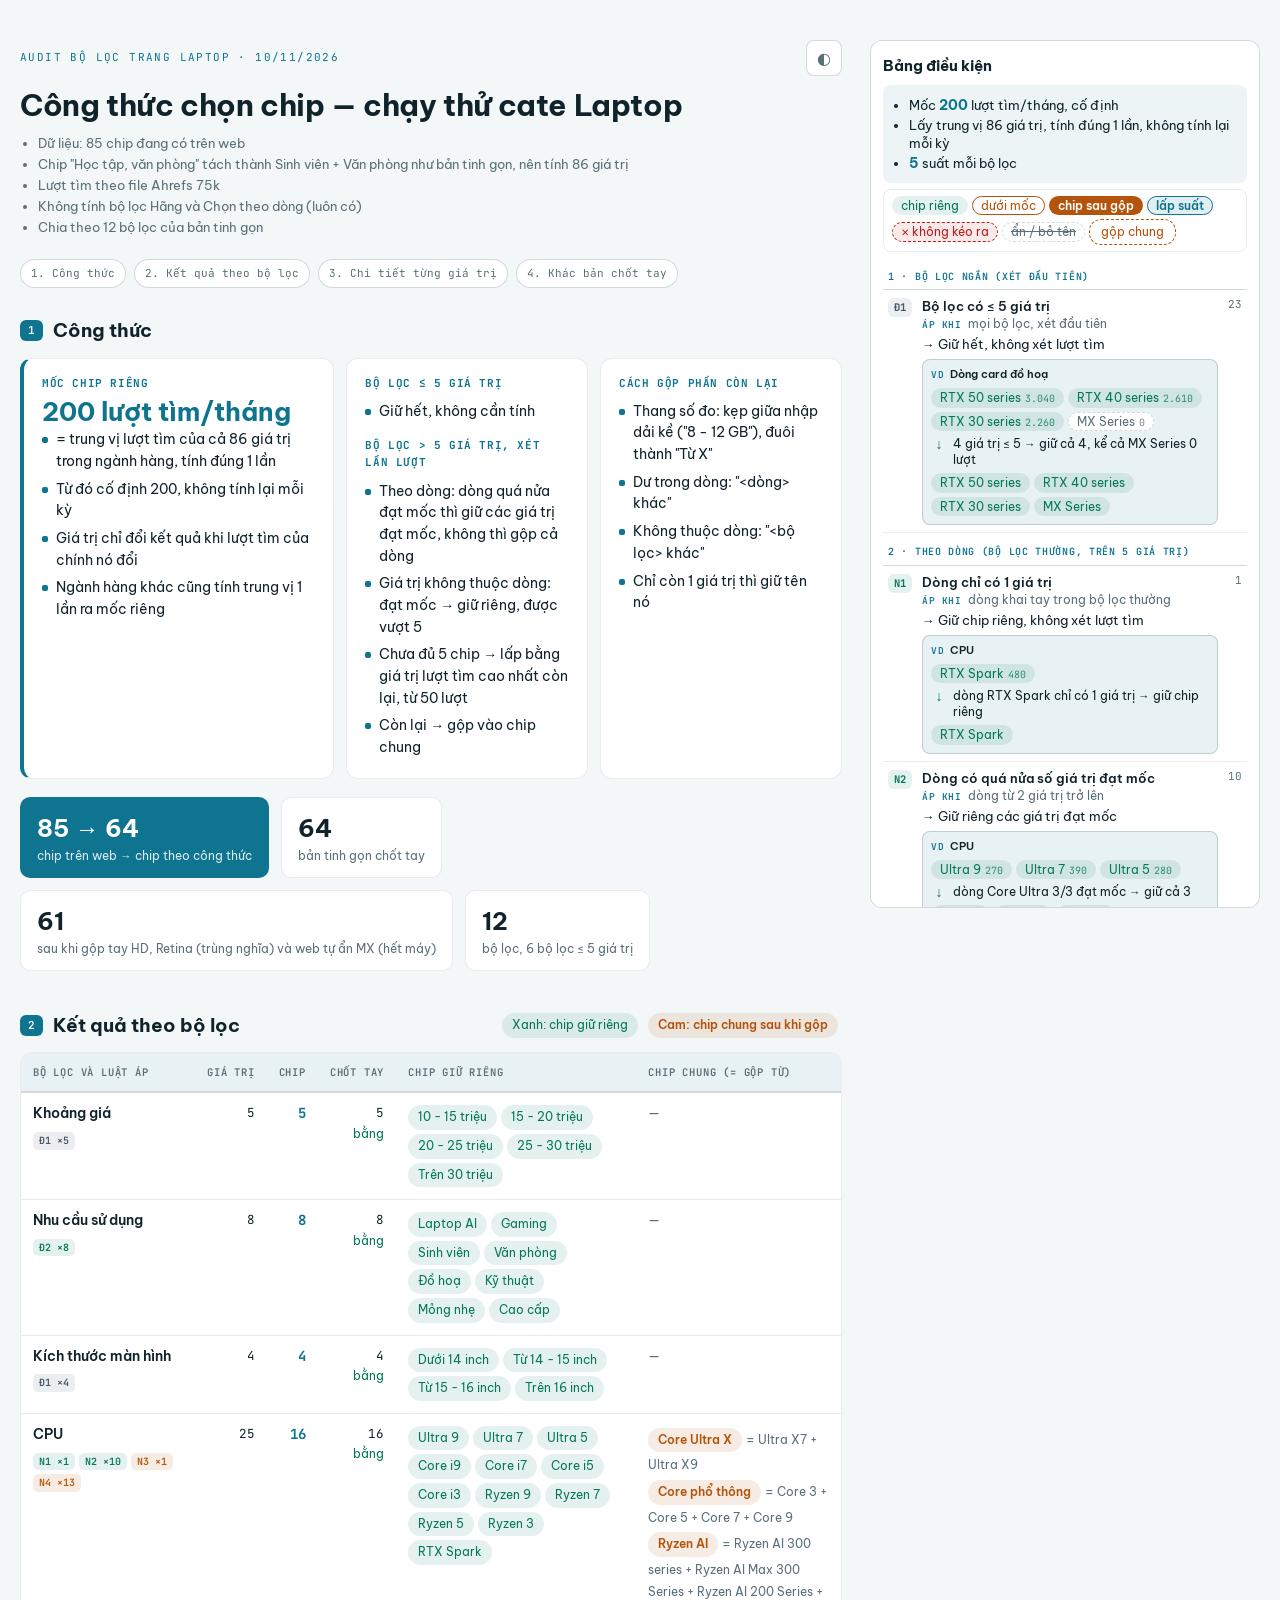
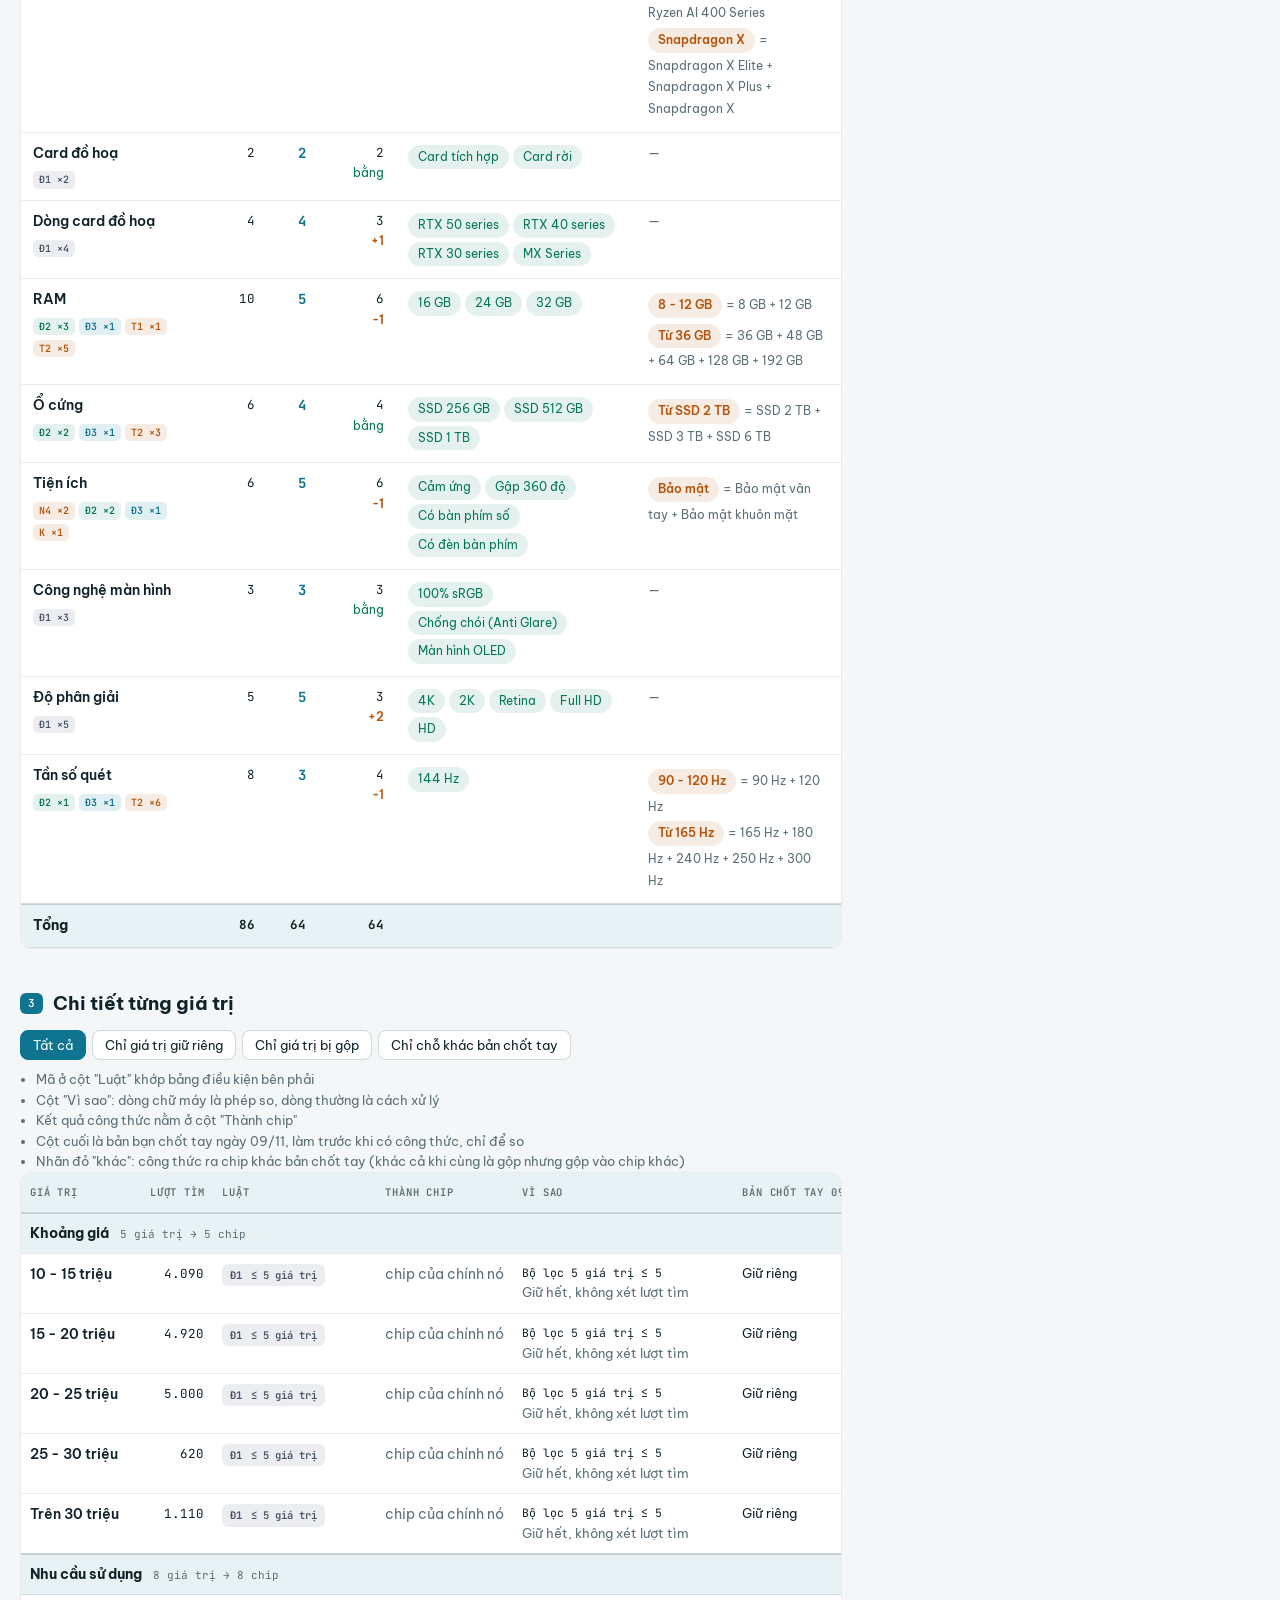
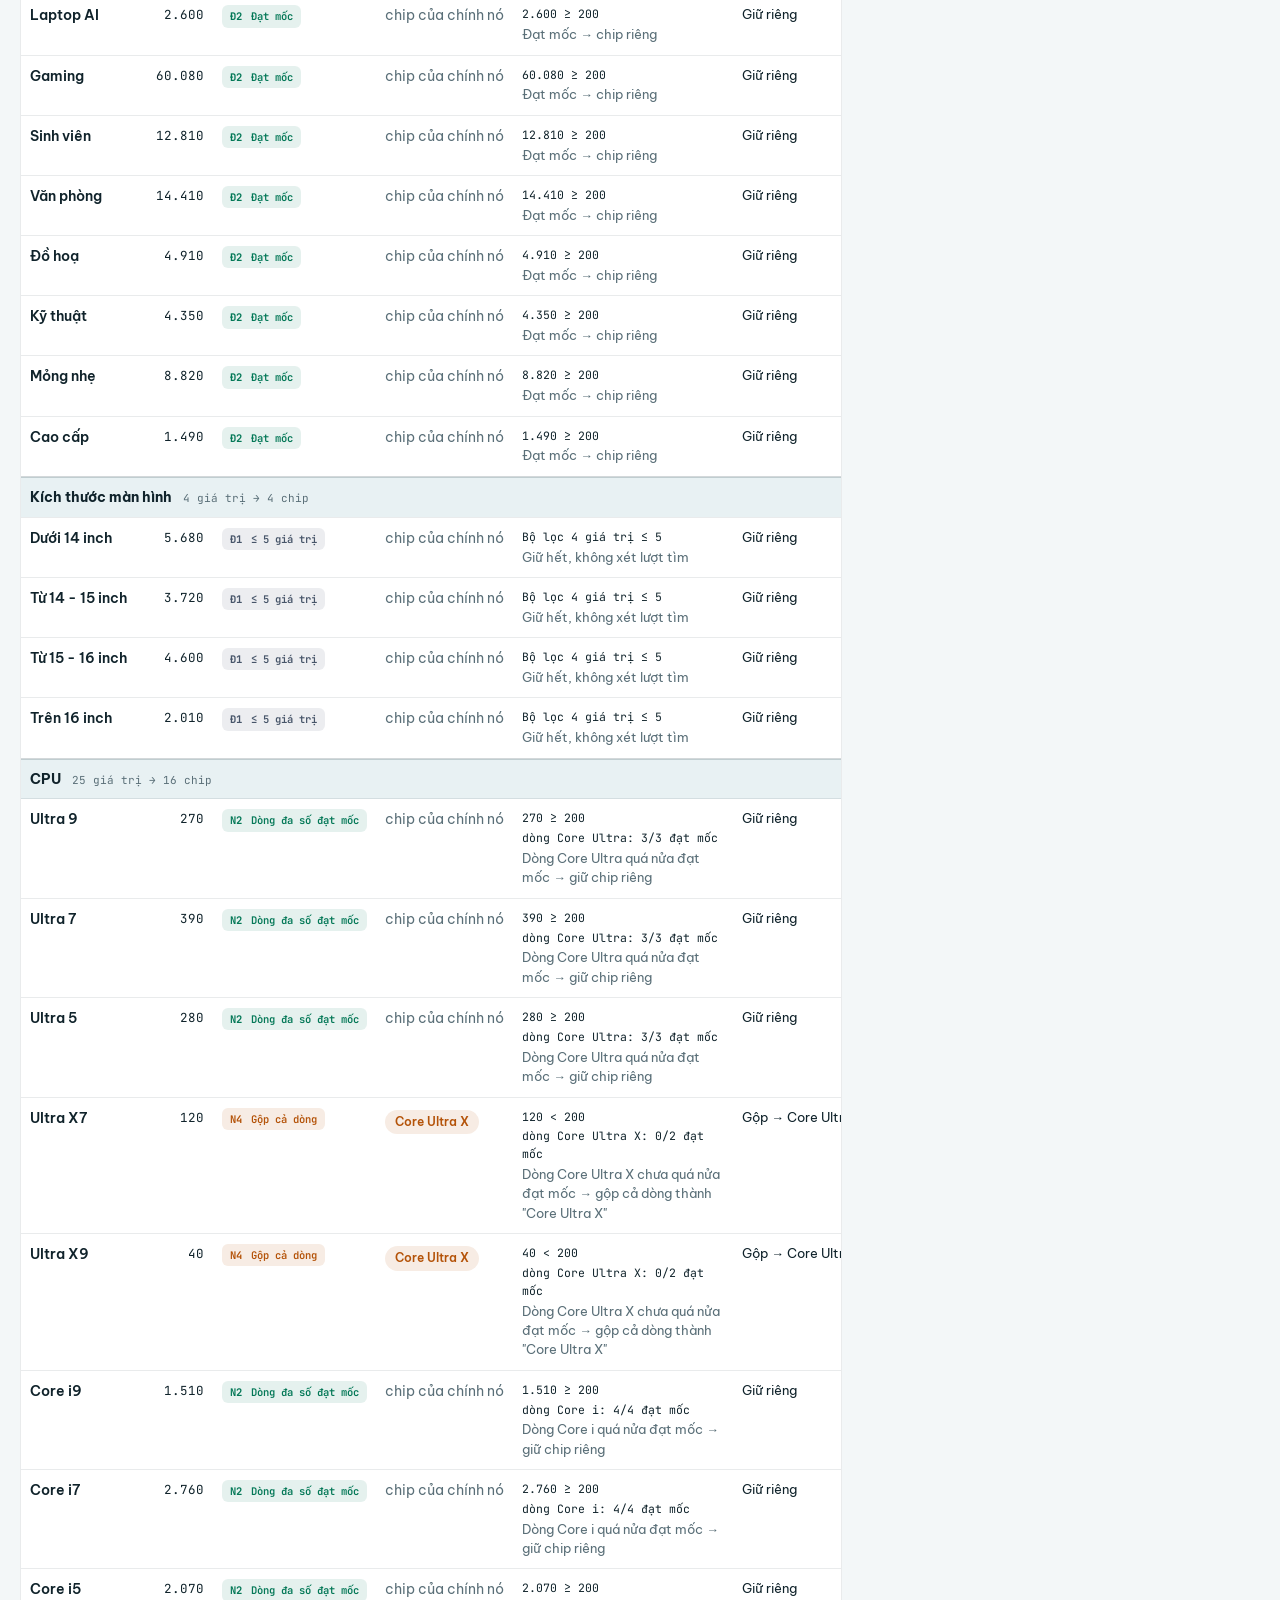
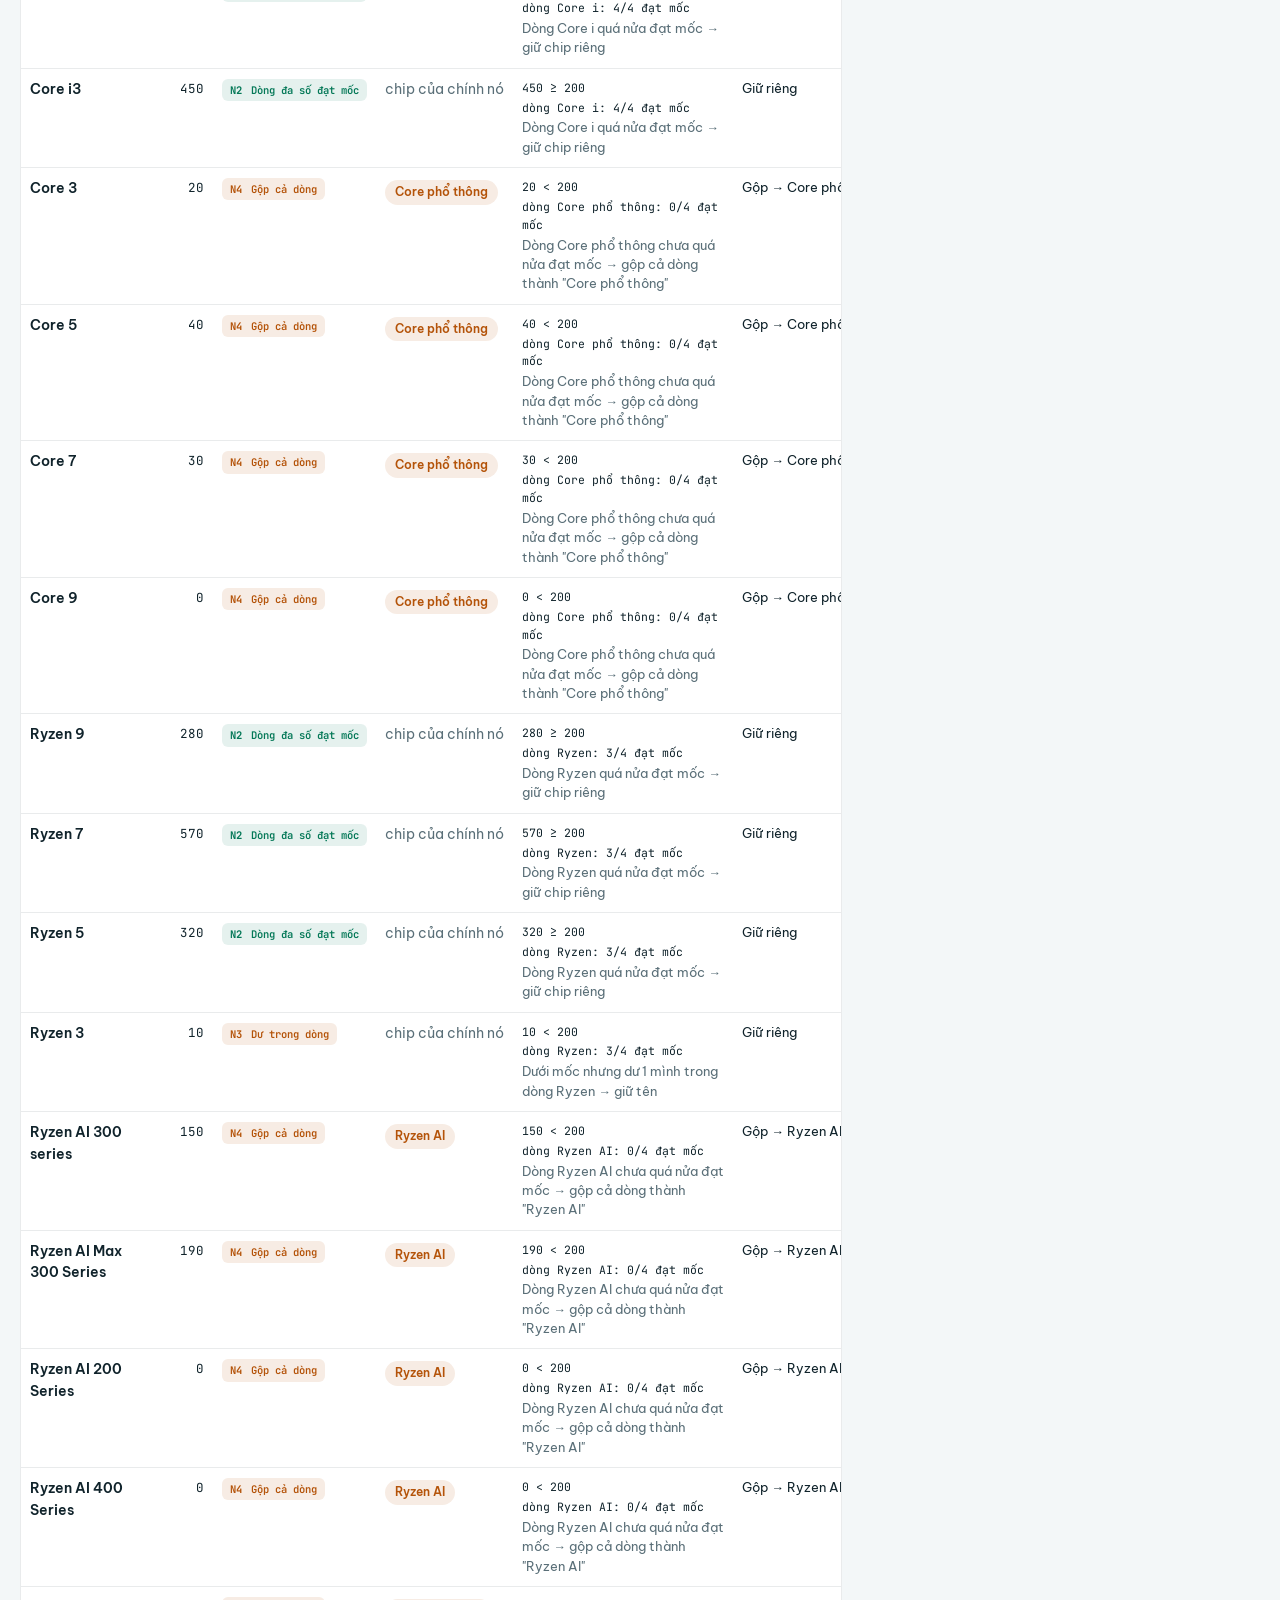
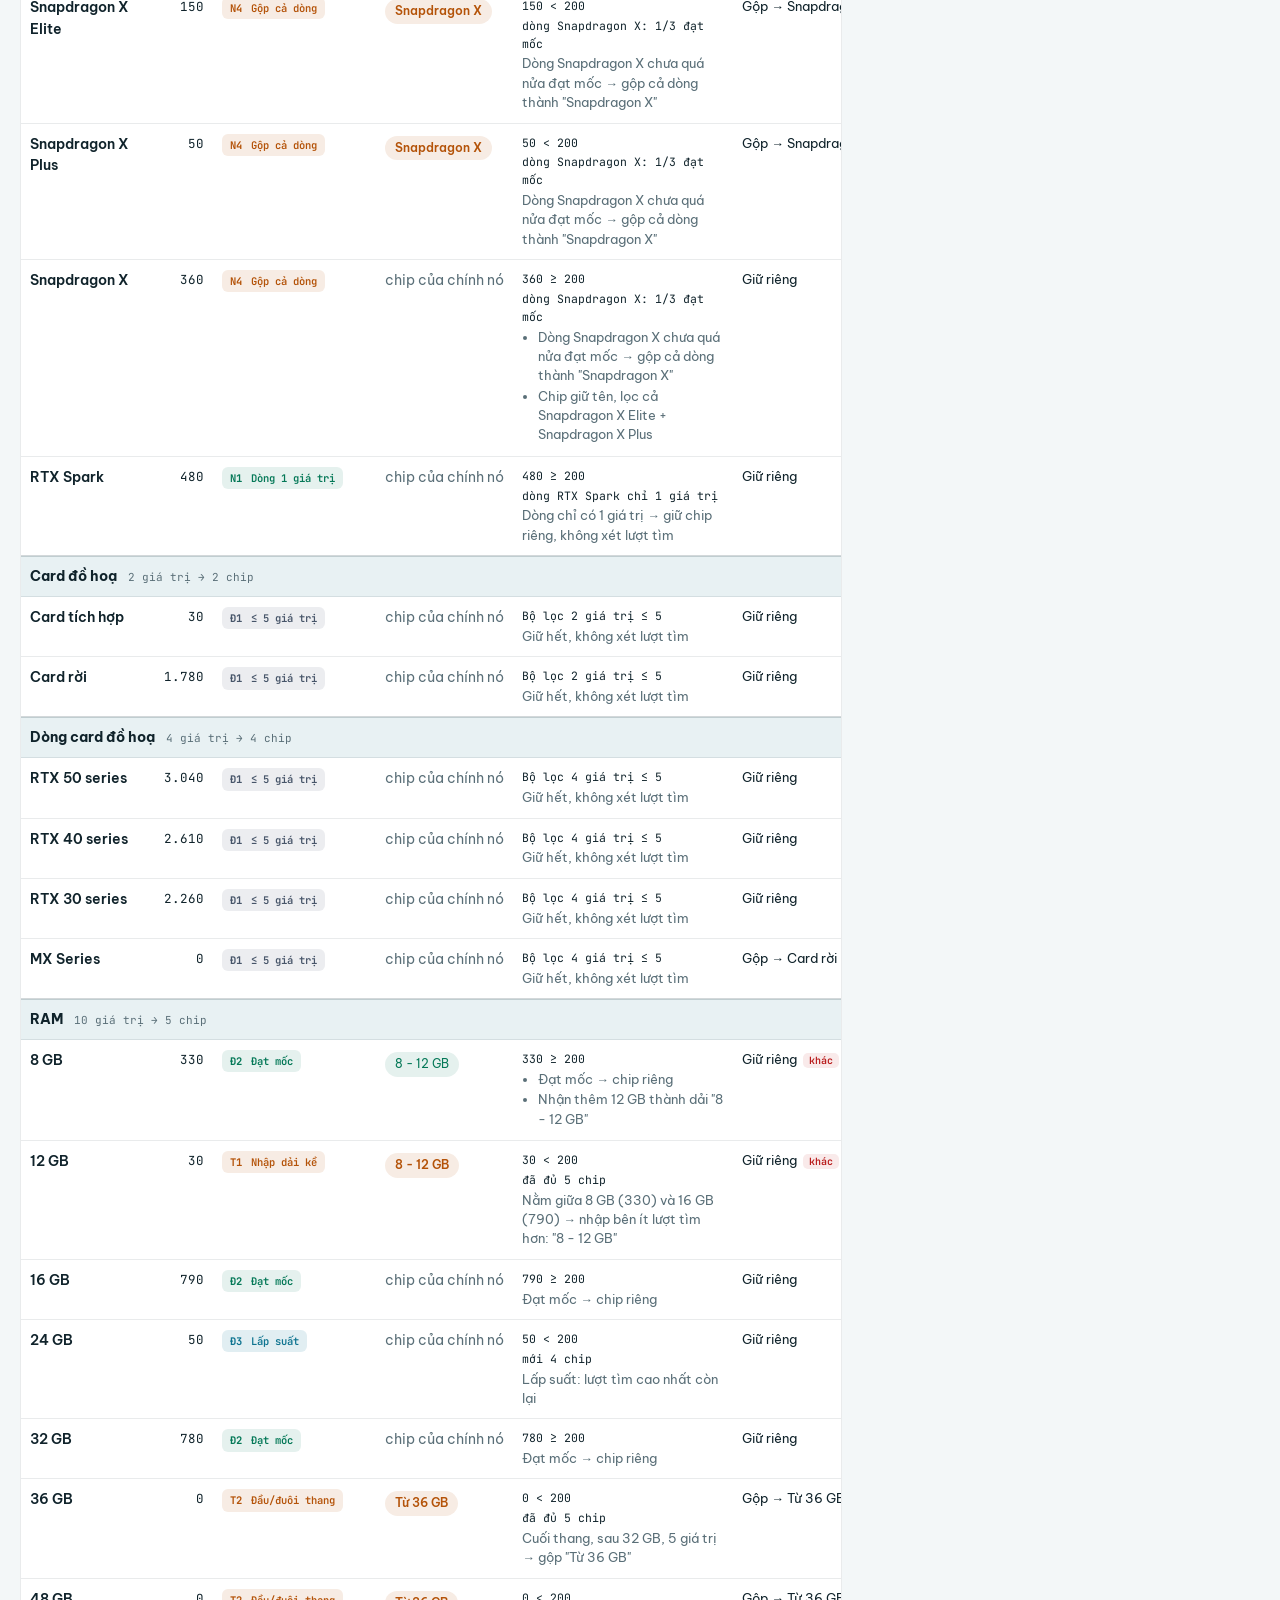
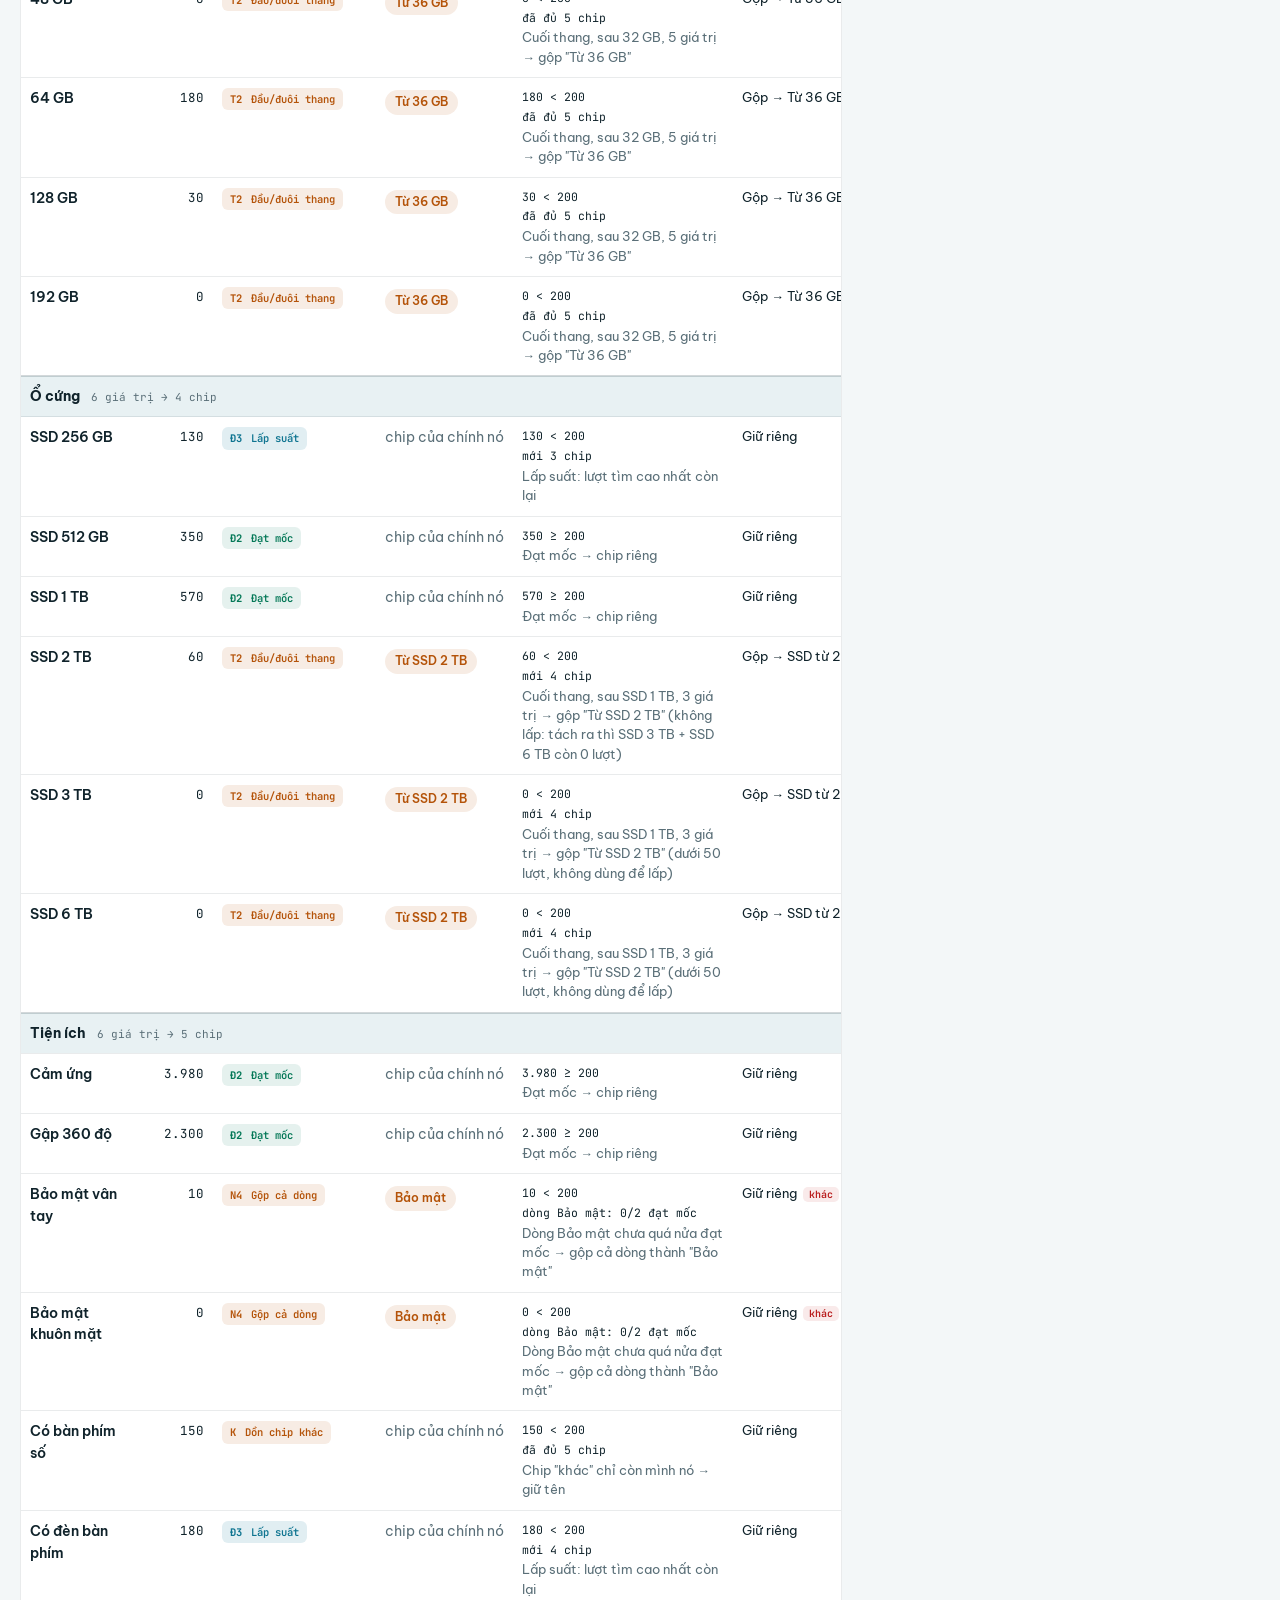
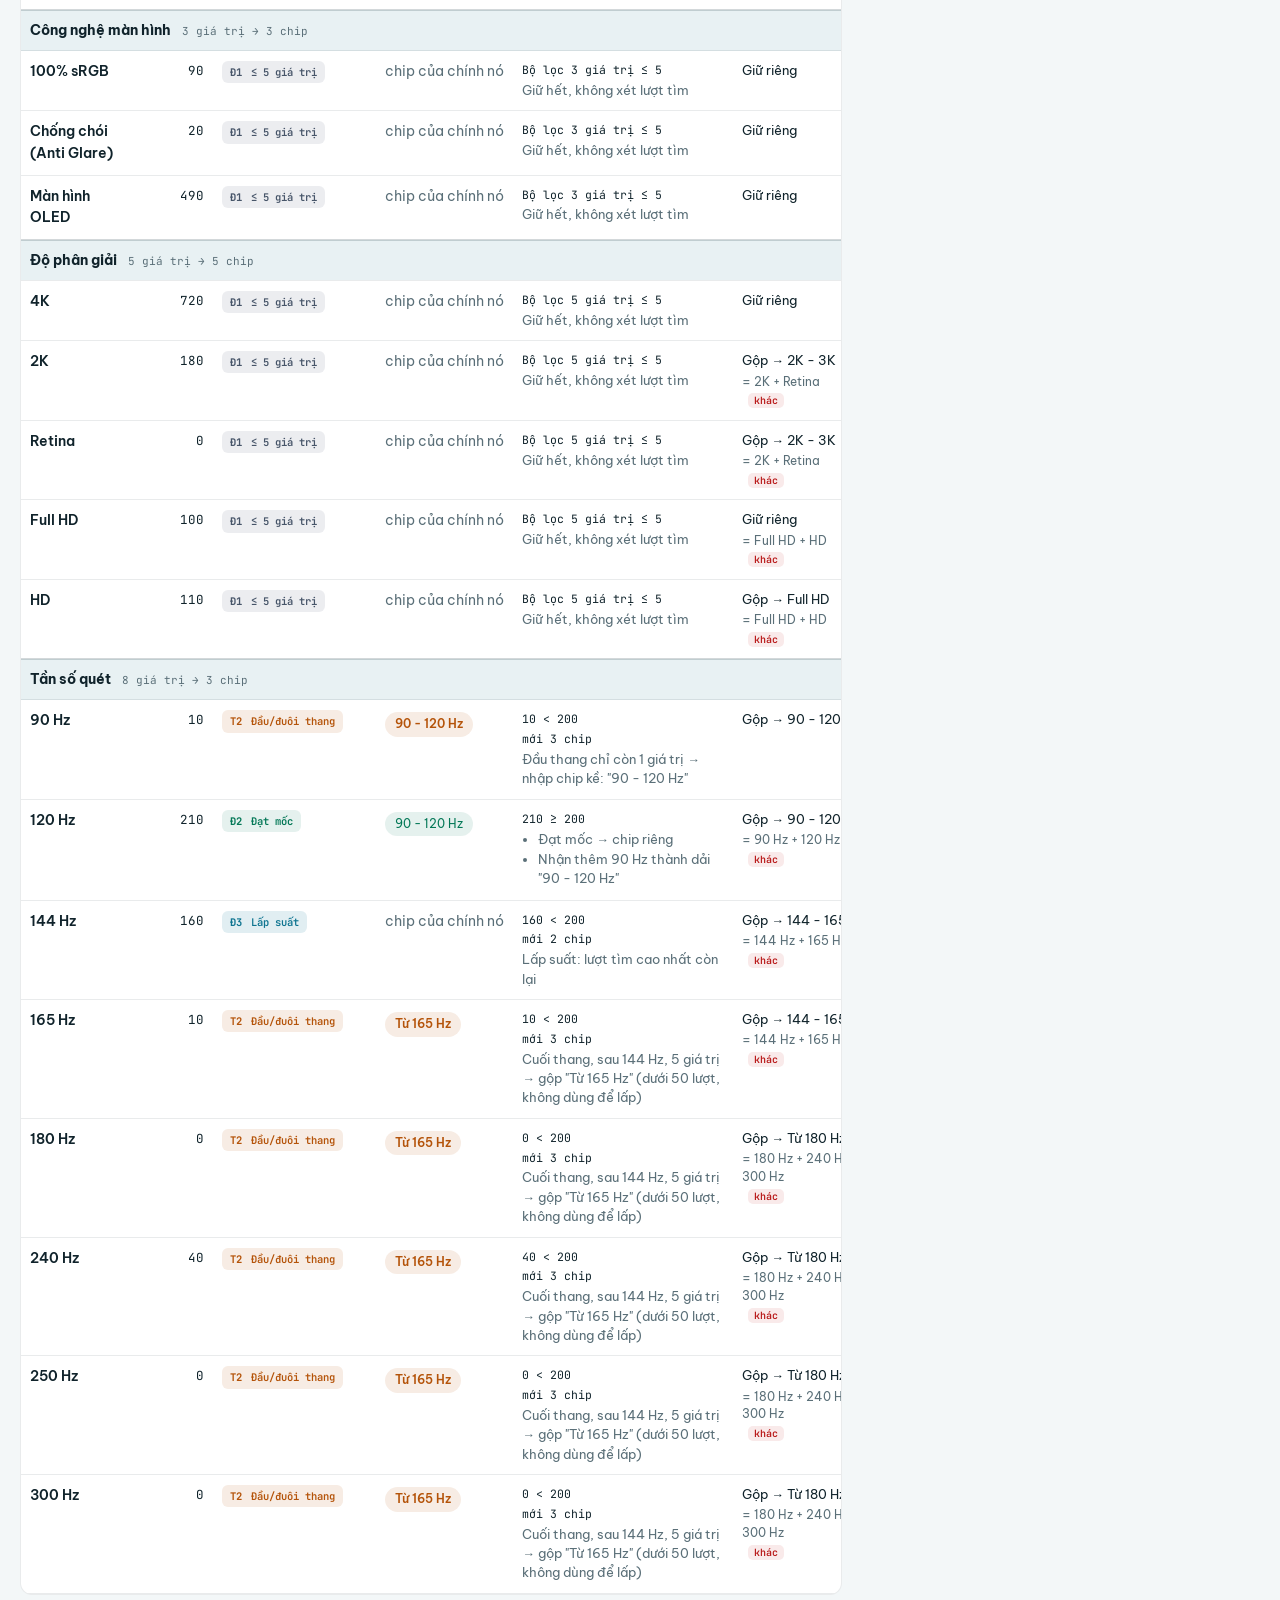
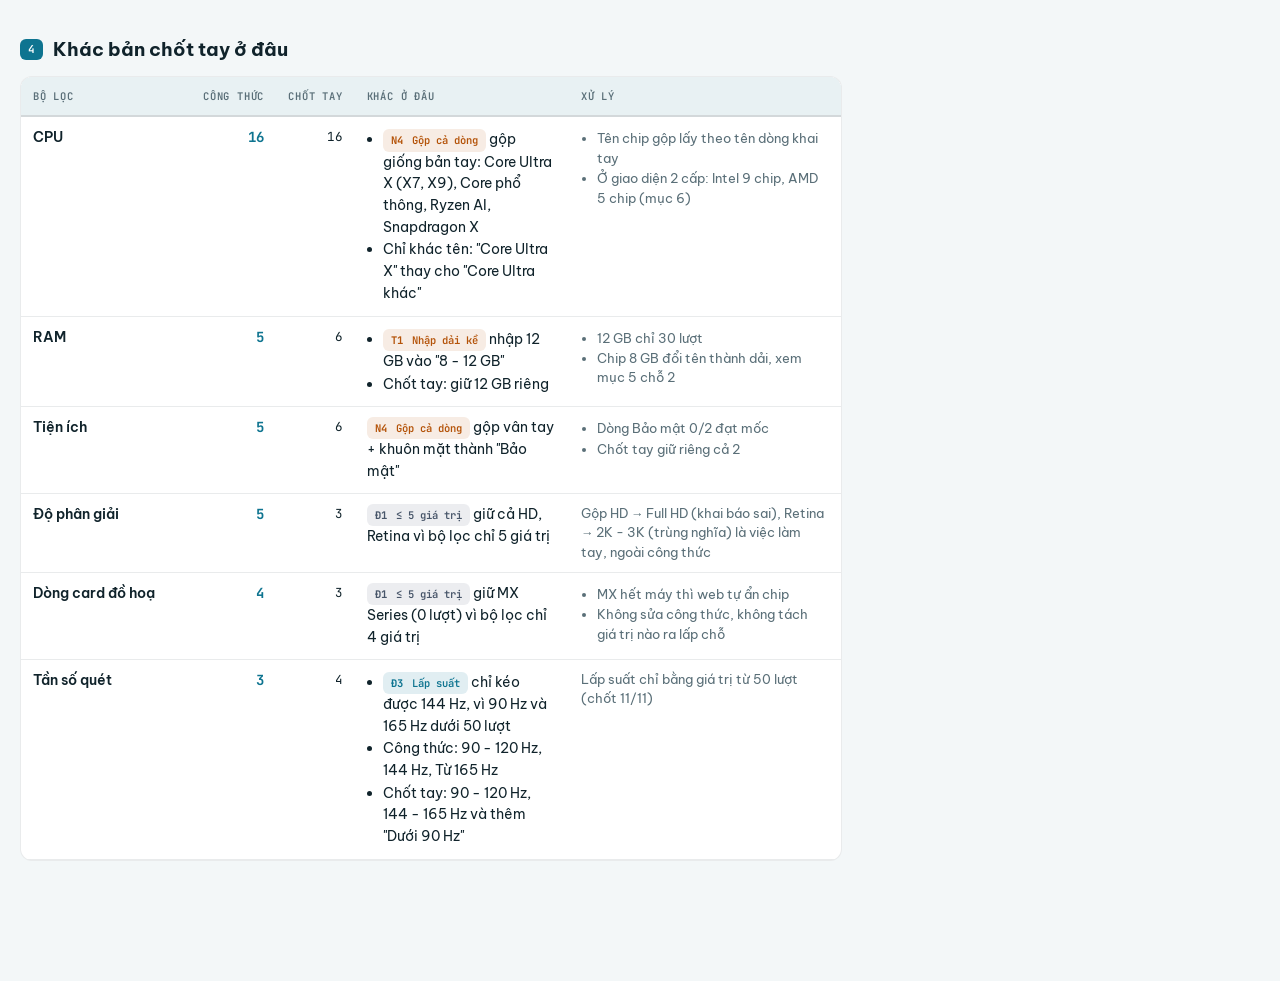
==== cong-thuc/index.html @ 2ab8e241 "feat: thêm trang công thức chọn chip giá trị bộ lọc Laptop" ====
<!DOCTYPE html>
<html lang="vi">
<head>
<meta name="robots" content="noindex, nofollow">
<meta charset="UTF-8">
<meta name="viewport" content="width=device-width, initial-scale=1.0">
<title>Công thức chọn chip — chạy thử Laptop</title>
<!-- Trang tự chứa. Phụ thuộc mạng duy nhất: font Google (Be Vietnam Pro, JetBrains Mono); mất mạng thì dùng font hệ thống. -->
<link rel="preconnect" href="https://fonts.googleapis.com">
<link rel="preconnect" href="https://fonts.gstatic.com" crossorigin>
<link href="https://fonts.googleapis.com/css2?family=Be+Vietnam+Pro:wght@400;500;600;700&family=JetBrains+Mono:wght@400;600&display=swap" rel="stylesheet">
<style>
:root{--font:'Be Vietnam Pro',Georgia,serif;--mono:'JetBrains Mono','SF Mono',Consolas,monospace;
--bg:#f3f7f8;--surface:#ffffff;--surface2:#e8f1f3;--border:rgba(15,40,50,.09);--border2:rgba(15,40,50,.18);
--text:#10232b;--dim:#5a6f78;--accent:#0e7490;--accent-dim:rgba(14,116,144,.08);--slate:#0369a1;
--ok:#047857;--ok-dim:rgba(4,120,87,.10);--fill:#0e7490;--fill-dim:rgba(14,116,144,.12);--mid:#475569;--mid-dim:rgba(71,85,105,.10);
--merge:#b45309;--merge-dim:rgba(180,83,9,.11);--red:#b91c1c;--red-dim:rgba(185,28,28,.09);--on-accent:#ffffff}
@media (prefers-color-scheme:dark){:root:not([data-theme="light"]){--bg:#0b1519;--surface:#111e23;--surface2:#16272d;--border:rgba(255,255,255,.07);--border2:rgba(255,255,255,.15);
--text:#e1edf0;--dim:#93a9b1;--accent:#22d3ee;--accent-dim:rgba(34,211,238,.10);--slate:#7dd3fc;--ok:#34d399;--ok-dim:rgba(52,211,153,.12);--fill:#22d3ee;--fill-dim:rgba(34,211,238,.12);
--mid:#cbd5e1;--mid-dim:rgba(203,213,225,.10);--merge:#fbbf24;--merge-dim:rgba(251,191,36,.12);--red:#f87171;--red-dim:rgba(248,113,113,.12);--on-accent:#06212a}}
[data-theme="dark"]{--bg:#0b1519;--surface:#111e23;--surface2:#16272d;--border:rgba(255,255,255,.07);--border2:rgba(255,255,255,.15);
--text:#e1edf0;--dim:#93a9b1;--accent:#22d3ee;--accent-dim:rgba(34,211,238,.10);--slate:#7dd3fc;--ok:#34d399;--ok-dim:rgba(52,211,153,.12);--fill:#22d3ee;--fill-dim:rgba(34,211,238,.12);
--mid:#cbd5e1;--mid-dim:rgba(203,213,225,.10);--merge:#fbbf24;--merge-dim:rgba(251,191,36,.12);--red:#f87171;--red-dim:rgba(248,113,113,.12);--on-accent:#06212a}
*{margin:0;padding:0;box-sizing:border-box}
body{background:var(--bg);color:var(--text);font-family:var(--font);font-size:14px;line-height:1.55;padding:40px 20px 80px}
.layout{display:grid;grid-template-columns:minmax(0,1fr) 390px;gap:28px;max-width:1580px;margin:0 auto;align-items:start}
.wrap{min-width:0}
.top{display:flex;align-items:center;justify-content:space-between;gap:12px}
.theme-toggle{flex:none;width:36px;height:36px;border-radius:8px;border:1px solid var(--border2);background:var(--surface);color:var(--dim);cursor:pointer;font-size:16px}
/* cột bên: bảng điều kiện */
.side{position:sticky;top:16px;max-height:calc(100vh - 32px);overflow:auto;background:var(--surface);border:1px solid var(--border2);border-radius:12px;padding:14px 12px 12px;font-size:12.5px;line-height:1.45}
.side-h{display:flex;align-items:center;justify-content:space-between;margin-bottom:8px} .side-h b{font-size:15px}
.side-x{display:none;width:32px;height:32px;border-radius:8px;border:1px solid var(--border2);background:var(--surface);color:var(--text);font-size:18px;cursor:pointer}
.side-m{background:var(--accent-dim);border-radius:8px;padding:8px 10px;margin-bottom:6px} .side-m b{color:var(--accent);font-size:14px}
.rt{width:100%;border-collapse:collapse}
.rt td{padding:7px 5px;border-bottom:1px solid var(--border);vertical-align:top}
.rt tr.sec td{font-family:var(--mono);font-size:10px;font-weight:600;letter-spacing:.7px;text-transform:uppercase;color:var(--accent);padding:12px 5px 5px;border-bottom:1px solid var(--border2)}
.rt tr.note td{color:var(--dim);font-size:11.5px;padding-top:2px} .rt tr.note--auto td{font-size:12.5px;padding-top:7px}
.rt tr[data-ma]{cursor:pointer} .rt tr[data-ma]:hover td,.rt tr[aria-pressed="true"] td{background:var(--accent-dim)}
.rt tr[aria-pressed="true"] td:first-child{box-shadow:inset 3px 0 0 var(--accent)}
.rt tr[data-ma]:focus-visible{outline:2px solid var(--accent);outline-offset:-2px}
.rt .c{font-weight:600} .rt .r{color:var(--text);margin-top:2px} .rt .ctx{color:var(--dim);font-size:11.5px;margin-top:1px} .rt .ex{font-size:11.5px;color:var(--dim);margin-top:3px;padding:3px 7px;border-left:2px solid var(--border2);background:var(--surface2);border-radius:0 5px 5px 0} .rt .ctx span,.rt .ex span{font-family:var(--mono);font-size:9.5px;font-weight:600;letter-spacing:.5px;text-transform:uppercase;color:var(--accent);margin-right:4px} .rt td.cn{font-family:var(--mono);color:var(--dim);text-align:right;white-space:nowrap;font-size:11px}
.rt .badge{font-size:10.5px;padding:2px 6px} .rt .badge b{margin:0} .rt td:first-child{width:34px}
/* thẻ minh hoạ trong bảng điều kiện */
.vleg{display:flex;flex-wrap:wrap;gap:4px;align-items:center;margin:0 0 6px;padding:6px 8px;border:1px solid var(--border);border-radius:8px}
.vd{margin-top:6px;padding:7px 8px 8px;border:1px solid var(--border2);border-radius:8px;background:var(--surface2)}
.vh{display:flex;align-items:center;gap:6px;font-size:11px;color:var(--dim);margin-bottom:5px} .vh b{color:var(--text);font-weight:600}
.vt{font-family:var(--mono);font-size:9.5px;font-weight:600;letter-spacing:.5px;color:var(--accent)}
.vs{font-size:10px;padding:0 7px;border-radius:999px;border:1px dashed var(--border2);color:var(--dim);background:var(--surface)}
.vr{display:flex;flex-wrap:wrap;gap:4px;align-items:center}
.vc{display:inline-flex;align-items:baseline;gap:4px;font-size:11.5px;line-height:1.35;padding:1px 8px;border-radius:999px;border:1px solid transparent;white-space:nowrap}
.vc i{font-style:normal;font-family:var(--mono);font-size:10px;opacity:.8}
.vc--keep{background:var(--ok-dim);color:var(--ok)}
.vc--in{background:var(--surface);color:var(--merge);border-color:var(--merge)}
.vc--new{background:var(--merge);color:var(--on-accent);font-weight:600}
.vc--fill{background:var(--fill-dim);color:var(--fill);border-color:var(--fill);font-weight:600}
.vc--zero{background:var(--surface);color:var(--dim);border:1px dashed var(--border2)}
.vc--no{background:var(--red-dim);color:var(--red);border:1px dashed var(--red)} .vc--no::before{content:"✕";font-size:10px;margin-right:-1px}
.vc--off{background:transparent;color:var(--dim);border:1px dashed var(--border2);text-decoration:line-through} .vc--off i{text-decoration:none}
.vg{display:inline-flex;flex-wrap:wrap;gap:3px;padding:2px;border:1.5px dashed var(--merge);border-radius:12px}
.vg--leg .vc{border-color:transparent}
.va{display:flex;align-items:flex-start;gap:6px;margin:5px 0;font-size:11.5px;color:var(--text);line-height:1.4}
.vi{flex:none;width:16px;text-align:center;font-size:14px;line-height:1.15;font-weight:700;color:var(--merge)}
.vd--ok .vi{color:var(--ok)} .vd--fill .vi{color:var(--fill)} .vd--no .vi{color:var(--red)} .vd--auto .vi{color:var(--dim)}
.rt .r ul.bl > li > .vd{margin-top:4px}
.rt .c ul.bl{font-weight:400;margin-top:3px}
.side-f{color:var(--dim);font-size:11.5px;margin-top:10px}
.side-btn{display:none;position:fixed;right:16px;bottom:16px;z-index:350;font-family:var(--font);font-size:13px;font-weight:600;padding:10px 14px;border-radius:10px;border:none;background:var(--accent);color:var(--on-accent);cursor:pointer;box-shadow:0 6px 20px rgba(0,0,0,.18)}
.pills{margin-top:4px} .mini{display:inline-block;font-family:var(--mono);font-size:10px;font-weight:600;padding:1px 6px;border-radius:5px;margin:2px 4px 0 0;white-space:nowrap}
.mini--ok{background:var(--ok-dim);color:var(--ok)} .mini--fill{background:var(--fill-dim);color:var(--fill)} .mini--base,.mini--mid{background:var(--mid-dim);color:var(--mid)} .mini--merge{background:var(--merge-dim);color:var(--merge)}
td.why .dk{font-family:var(--mono);font-size:11.5px;color:var(--text);margin-bottom:2px}
.badge b{margin-right:3px}
.hint{color:var(--dim);font-size:12.5px;margin:0 0 10px}
ul.bl{margin:2px 0 0;padding-left:16px} ul.bl li{margin:1px 0} .ex ul.bl{margin:0;padding-left:14px} .rt .ex:has(ul) span{display:block;margin-bottom:1px} .rt .r ul.bl > li{margin:3px 0 6px} .rt .r ul.bl > li > .ex{margin-top:3px}
ul.sub.bl{margin:0 0 22px;padding-left:18px} .card .cp{font-size:12.5px;color:var(--dim);margin-bottom:6px} .label p .chip{margin-left:6px}
@media (max-width:1180px){
  .layout{grid-template-columns:minmax(0,1fr)}
  .side{position:fixed;top:0;right:0;bottom:0;width:min(360px,92vw);max-height:none;border-radius:0;z-index:400;transform:translateX(105%);transition:transform .2s ease;box-shadow:-8px 0 30px rgba(0,0,0,.2)}
  .side.open{transform:none}
  .side-x{display:inline-block}
  .side-btn{display:block}
}
.theme-toggle:focus-visible,button:focus-visible,a:focus-visible{outline:2px solid var(--accent);outline-offset:2px}
.eyebrow{font-family:var(--mono);font-size:11px;letter-spacing:1.4px;text-transform:uppercase;color:var(--accent)}
h1{font-size:30px;font-weight:700;letter-spacing:-.4px;margin:6px 0 4px}
.sub{color:var(--dim);font-size:13px;margin-bottom:22px}
nav.toc{display:flex;flex-wrap:wrap;gap:8px;margin-bottom:28px}
nav.toc a{font-family:var(--mono);font-size:11px;color:var(--dim);text-decoration:none;border:1px solid var(--border2);padding:5px 10px;border-radius:999px;background:var(--surface)}
nav.toc a:hover{color:var(--accent);border-color:var(--accent)}
section{margin-bottom:40px;scroll-margin-top:20px}
.label{display:flex;align-items:center;gap:10px;margin-bottom:12px}
.label .n{font-family:var(--mono);font-size:11px;font-weight:600;color:var(--on-accent);background:var(--accent);border-radius:6px;padding:2px 8px}
.label h2{font-size:19px;font-weight:700}
.label p{color:var(--dim);font-size:12.5px;margin-left:auto}
/* công thức */
.rule{display:grid;grid-template-columns:1.3fr 1fr 1fr;gap:12px}
.step{background:var(--surface);border:1px solid var(--border);border-radius:12px;padding:16px 18px}
.step--hero{border-left:4px solid var(--accent);background:linear-gradient(0deg,var(--surface),var(--surface)),var(--accent-dim)}
.step b{display:block;font-family:var(--mono);font-size:11px;color:var(--accent);letter-spacing:.6px;margin-bottom:6px}
.step ul{list-style:none} .step li{padding:3px 0 3px 14px;position:relative} .step li::before{content:'';position:absolute;left:0;top:11px;width:6px;height:6px;border-radius:2px;background:var(--accent)}
.step .big{font-size:26px;font-weight:700;color:var(--accent);line-height:1.1}
/* kpi */
.kpis{display:flex;flex-wrap:wrap;gap:12px;margin:18px 0 0}
.kpi{background:var(--surface);border:1px solid var(--border);border-radius:10px;padding:12px 16px;min-width:150px}
.kpi--main{background:var(--accent);color:var(--on-accent);border-color:transparent} .kpi--main .kl{color:var(--on-accent);opacity:.85}
.kv{font-size:24px;font-weight:700;font-variant-numeric:tabular-nums} .kl{font-size:11.5px;color:var(--dim)}
/* bảng */
.tw{background:var(--surface);border:1px solid var(--border);border-radius:12px;overflow:hidden}
.ts{overflow-x:auto;max-height:none}
table{width:100%;border-collapse:collapse}
th{position:sticky;top:0;z-index:2;background:var(--surface2);font-family:var(--mono);font-size:10.5px;font-weight:600;letter-spacing:.8px;text-transform:uppercase;color:var(--dim);text-align:left;padding:11px 12px;border-bottom:2px solid var(--border2);white-space:nowrap}
td{padding:10px 12px;border-bottom:1px solid var(--border);vertical-align:top}
tbody tr:hover td{background:var(--accent-dim)}
td.num{text-align:right;font-variant-numeric:tabular-nums;font-family:var(--mono);font-size:12.5px;white-space:nowrap}
td.strong{font-weight:700;color:var(--accent);font-size:14px}
td.attr{font-weight:600;min-width:170px} td.attr small,td.num small{display:block;font-weight:400;color:var(--dim);font-size:11.5px;margin-top:2px;font-family:var(--font)}
td.num small.same{color:var(--ok)} td.num small.diff{color:var(--merge);font-weight:600}
td.val{font-weight:600;min-width:120px} #detail td:nth-child(4){white-space:nowrap} td.why{color:var(--dim);font-size:12.5px;min-width:220px} td.own{font-size:12.5px;min-width:110px} #detail td,#detail th{padding-left:9px;padding-right:9px}
.chip{display:inline-block;font-size:12px;padding:2px 9px;margin:2px 4px 2px 0;border-radius:999px;background:var(--ok-dim);color:var(--ok);border:1px solid transparent;white-space:nowrap}
.chip--merge{background:var(--merge-dim);color:var(--merge);font-weight:600}
.mg{margin:2px 0} .mg-from{font-size:11.5px;color:var(--dim)}
.dim{color:var(--dim)}
.badge{display:inline-block;font-family:var(--mono);font-size:10.5px;font-weight:600;padding:3px 8px;border-radius:6px;white-space:nowrap}
.badge--ok{background:var(--ok-dim);color:var(--ok)} .badge--fill{background:var(--fill-dim);color:var(--fill)}
.badge--base,.badge--mid{background:var(--mid-dim);color:var(--mid)} .badge--merge{background:var(--merge-dim);color:var(--merge)}
.own-mem{display:block;color:var(--dim);font-size:11.5px;margin-top:2px}
.flag{margin-left:6px;font-family:var(--mono);font-size:10px;font-weight:600;color:var(--red);background:var(--red-dim);padding:1px 6px;border-radius:5px}
tr.grp td{background:var(--surface2);font-weight:700;font-size:13.5px;border-top:2px solid var(--border2);padding:9px 12px}
.grp-meta{font-family:var(--mono);font-size:11px;font-weight:400;color:var(--dim);margin-left:8px}
tfoot td{background:var(--surface2);font-weight:700;border-top:2px solid var(--border2)}
.filters{display:flex;gap:6px;flex-wrap:wrap;margin-bottom:10px}
.filters button{font-family:var(--font);font-size:12.5px;border:1px solid var(--border2);background:var(--surface);color:var(--text);padding:6px 12px;border-radius:8px;cursor:pointer}
.filters button[aria-pressed="true"]{background:var(--accent);color:var(--on-accent);border-color:var(--accent)}
.legend{display:flex;flex-wrap:wrap;gap:8px;margin:0 0 10px}
.cards{display:grid;grid-template-columns:repeat(3,1fr);gap:12px}
.card{background:var(--surface);border:1px solid var(--border);border-top:3px solid var(--merge);border-radius:10px;padding:14px 16px}
.card h3{font-size:14px;margin-bottom:6px} .card--ok{border-top-color:var(--ok)} .card--note{border-top-color:var(--border2)} .st{display:inline-block;margin-left:6px;font-family:var(--mono);font-size:10px;font-weight:600;padding:1px 7px;border-radius:5px;vertical-align:middle} .st--ok{background:var(--ok-dim);color:var(--ok)} .st--wait{background:var(--merge-dim);color:var(--merge)} .st--note{background:var(--mid-dim);color:var(--mid)} .card p{font-size:12.5px;color:var(--dim);margin-bottom:6px} .card .opt{font-size:12.5px}
.card .opt b{color:var(--accent)}
@media (max-width:860px){.rule,.cards{grid-template-columns:1fr} body{padding:24px 16px 80px} h1{font-size:24px} .label p{display:none}}
@media (prefers-reduced-motion:reduce){*{transition:none!important;animation:none!important}}
</style>
</head>
<body>
<div class="layout">
<div class="wrap">
<div class="top"><div class="eyebrow">Audit bộ lọc trang Laptop · 10/11/2026</div><button class="theme-toggle" id="themeToggle" aria-label="Đổi giao diện sáng / tối" title="Đổi giao diện sáng / tối">◐</button></div>
<h1>Công thức chọn chip — chạy thử cate Laptop</h1>
<ul class="sub bl"><li>Dữ liệu: 85 chip đang có trên web</li><li>Chip "Học tập, văn phòng" tách thành Sinh viên + Văn phòng như bản tinh gọn, nên tính 86 giá trị</li><li>Lượt tìm theo file Ahrefs 75k</li><li>Không tính bộ lọc Hãng và Chọn theo dòng (luôn có)</li><li>Chia theo 12 bộ lọc của bản tinh gọn</li></ul>
<nav class="toc" aria-label="Mục lục"><a href="#cong-thuc">1. Công thức</a><a href="#tong">2. Kết quả theo bộ lọc</a><a href="#chi-tiet">3. Chi tiết từng giá trị</a><a href="#khac">4. Khác bản chốt tay</a></nav>

<section id="cong-thuc">
<div class="label"><span class="n">1</span><h2>Công thức</h2></div>
<div class="rule">
<div class="step step--hero"><b>MỐC CHIP RIÊNG</b><div class="big">200 lượt tìm/tháng</div><ul><li>= trung vị lượt tìm của cả 86 giá trị trong ngành hàng, tính đúng 1 lần</li><li>Từ đó cố định 200, không tính lại mỗi kỳ</li><li>Giá trị chỉ đổi kết quả khi lượt tìm của chính nó đổi</li><li>Ngành hàng khác cũng tính trung vị 1 lần ra mốc riêng</li></ul></div>
<div class="step"><b>BỘ LỌC ≤ 5 GIÁ TRỊ</b><ul><li>Giữ hết, không cần tính</li></ul><b style="margin-top:12px">BỘ LỌC &gt; 5 GIÁ TRỊ, XÉT LẦN LƯỢT</b><ul><li>Theo dòng: dòng quá nửa đạt mốc thì giữ các giá trị đạt mốc, không thì gộp cả dòng</li><li>Giá trị không thuộc dòng: đạt mốc → giữ riêng, được vượt 5</li><li>Chưa đủ 5 chip → lấp bằng giá trị lượt tìm cao nhất còn lại, từ 50 lượt</li><li>Còn lại → gộp vào chip chung</li></ul></div>
<div class="step"><b>CÁCH GỘP PHẦN CÒN LẠI</b><ul><li>Thang số đo: kẹp giữa nhập dải kề ("8 - 12 GB"), đuôi thành "Từ X"</li><li>Dư trong dòng: "&lt;dòng&gt; khác"</li><li>Không thuộc dòng: "&lt;bộ lọc&gt; khác"</li><li>Chỉ còn 1 giá trị thì giữ tên nó</li></ul></div>
</div>
<div class="kpis">
<div class="kpi kpi--main"><div class="kv">85 → 64</div><div class="kl">chip trên web → chip theo công thức</div></div>
<div class="kpi"><div class="kv">64</div><div class="kl">bản tinh gọn chốt tay</div></div>
<div class="kpi"><div class="kv">61</div><div class="kl">sau khi gộp tay HD, Retina (trùng nghĩa) và web tự ẩn MX (hết máy)</div></div>
<div class="kpi"><div class="kv">12</div><div class="kl">bộ lọc, 6 bộ lọc ≤ 5 giá trị</div></div>
</div>
</section>

<section id="tong">
<div class="label"><span class="n">2</span><h2>Kết quả theo bộ lọc</h2><p><span class="chip">Xanh: chip giữ riêng</span><span class="chip chip--merge">Cam: chip chung sau khi gộp</span></p></div>
<div class="tw"><div class="ts"><table>
<thead><tr><th>Bộ lọc và luật áp</th><th>Giá trị</th><th>Chip</th><th>Chốt tay</th><th>Chip giữ riêng</th><th>Chip chung (= gộp từ)</th></tr></thead>
<tbody><tr><td class="attr">Khoảng giá<div class="pills"><span class="mini mini--base">Đ1 ×5</span></div></td>
<td class="num">5</td><td class="num strong">5</td><td class="num">5<small class="same">bằng</small></td>
<td><span class="chip">10 - 15 triệu</span><span class="chip">15 - 20 triệu</span><span class="chip">20 - 25 triệu</span><span class="chip">25 - 30 triệu</span><span class="chip">Trên 30 triệu</span></td><td><span class="dim">—</span></td></tr><tr><td class="attr">Nhu cầu sử dụng<div class="pills"><span class="mini mini--ok">Đ2 ×8</span></div></td>
<td class="num">8</td><td class="num strong">8</td><td class="num">8<small class="same">bằng</small></td>
<td><span class="chip">Laptop AI</span><span class="chip">Gaming</span><span class="chip">Sinh viên</span><span class="chip">Văn phòng</span><span class="chip">Đồ hoạ</span><span class="chip">Kỹ thuật</span><span class="chip">Mỏng nhẹ</span><span class="chip">Cao cấp</span></td><td><span class="dim">—</span></td></tr><tr><td class="attr">Kích thước màn hình<div class="pills"><span class="mini mini--base">Đ1 ×4</span></div></td>
<td class="num">4</td><td class="num strong">4</td><td class="num">4<small class="same">bằng</small></td>
<td><span class="chip">Dưới 14 inch</span><span class="chip">Từ 14 - 15 inch</span><span class="chip">Từ 15 - 16 inch</span><span class="chip">Trên 16 inch</span></td><td><span class="dim">—</span></td></tr><tr><td class="attr">CPU<div class="pills"><span class="mini mini--ok">N1 ×1</span><span class="mini mini--ok">N2 ×10</span><span class="mini mini--merge">N3 ×1</span><span class="mini mini--merge">N4 ×13</span></div></td>
<td class="num">25</td><td class="num strong">16</td><td class="num">16<small class="same">bằng</small></td>
<td><span class="chip">Ultra 9</span><span class="chip">Ultra 7</span><span class="chip">Ultra 5</span><span class="chip">Core i9</span><span class="chip">Core i7</span><span class="chip">Core i5</span><span class="chip">Core i3</span><span class="chip">Ryzen 9</span><span class="chip">Ryzen 7</span><span class="chip">Ryzen 5</span><span class="chip">Ryzen 3</span><span class="chip">RTX Spark</span></td><td><div class="mg"><span class="chip chip--merge">Core Ultra X</span><span class="mg-from">= Ultra X7 + Ultra X9</span></div><div class="mg"><span class="chip chip--merge">Core phổ thông</span><span class="mg-from">= Core 3 + Core 5 + Core 7 + Core 9</span></div><div class="mg"><span class="chip chip--merge">Ryzen AI</span><span class="mg-from">= Ryzen AI 300 series + Ryzen AI Max 300 Series + Ryzen AI 200 Series + Ryzen AI 400 Series</span></div><div class="mg"><span class="chip chip--merge">Snapdragon X</span><span class="mg-from">= Snapdragon X Elite + Snapdragon X Plus + Snapdragon X</span></div></td></tr><tr><td class="attr">Card đồ hoạ<div class="pills"><span class="mini mini--base">Đ1 ×2</span></div></td>
<td class="num">2</td><td class="num strong">2</td><td class="num">2<small class="same">bằng</small></td>
<td><span class="chip">Card tích hợp</span><span class="chip">Card rời</span></td><td><span class="dim">—</span></td></tr><tr><td class="attr">Dòng card đồ hoạ<div class="pills"><span class="mini mini--base">Đ1 ×4</span></div></td>
<td class="num">4</td><td class="num strong">4</td><td class="num">3<small class="diff">+1</small></td>
<td><span class="chip">RTX 50 series</span><span class="chip">RTX 40 series</span><span class="chip">RTX 30 series</span><span class="chip">MX Series</span></td><td><span class="dim">—</span></td></tr><tr><td class="attr">RAM<div class="pills"><span class="mini mini--ok">Đ2 ×3</span><span class="mini mini--fill">Đ3 ×1</span><span class="mini mini--merge">T1 ×1</span><span class="mini mini--merge">T2 ×5</span></div></td>
<td class="num">10</td><td class="num strong">5</td><td class="num">6<small class="diff">-1</small></td>
<td><span class="chip">16 GB</span><span class="chip">24 GB</span><span class="chip">32 GB</span></td><td><div class="mg"><span class="chip chip--merge">8 - 12 GB</span><span class="mg-from">= 8 GB + 12 GB</span></div><div class="mg"><span class="chip chip--merge">Từ 36 GB</span><span class="mg-from">= 36 GB + 48 GB + 64 GB + 128 GB + 192 GB</span></div></td></tr><tr><td class="attr">Ổ cứng<div class="pills"><span class="mini mini--ok">Đ2 ×2</span><span class="mini mini--fill">Đ3 ×1</span><span class="mini mini--merge">T2 ×3</span></div></td>
<td class="num">6</td><td class="num strong">4</td><td class="num">4<small class="same">bằng</small></td>
<td><span class="chip">SSD 256 GB</span><span class="chip">SSD 512 GB</span><span class="chip">SSD 1 TB</span></td><td><div class="mg"><span class="chip chip--merge">Từ SSD 2 TB</span><span class="mg-from">= SSD 2 TB + SSD 3 TB + SSD 6 TB</span></div></td></tr><tr><td class="attr">Tiện ích<div class="pills"><span class="mini mini--merge">N4 ×2</span><span class="mini mini--ok">Đ2 ×2</span><span class="mini mini--fill">Đ3 ×1</span><span class="mini mini--merge">K ×1</span></div></td>
<td class="num">6</td><td class="num strong">5</td><td class="num">6<small class="diff">-1</small></td>
<td><span class="chip">Cảm ứng</span><span class="chip">Gập 360 độ</span><span class="chip">Có bàn phím số</span><span class="chip">Có đèn bàn phím</span></td><td><div class="mg"><span class="chip chip--merge">Bảo mật</span><span class="mg-from">= Bảo mật vân tay + Bảo mật khuôn mặt</span></div></td></tr><tr><td class="attr">Công nghệ màn hình<div class="pills"><span class="mini mini--base">Đ1 ×3</span></div></td>
<td class="num">3</td><td class="num strong">3</td><td class="num">3<small class="same">bằng</small></td>
<td><span class="chip">100% sRGB</span><span class="chip">Chống chói (Anti Glare)</span><span class="chip">Màn hình OLED</span></td><td><span class="dim">—</span></td></tr><tr><td class="attr">Độ phân giải<div class="pills"><span class="mini mini--base">Đ1 ×5</span></div></td>
<td class="num">5</td><td class="num strong">5</td><td class="num">3<small class="diff">+2</small></td>
<td><span class="chip">4K</span><span class="chip">2K</span><span class="chip">Retina</span><span class="chip">Full HD</span><span class="chip">HD</span></td><td><span class="dim">—</span></td></tr><tr><td class="attr">Tần số quét<div class="pills"><span class="mini mini--ok">Đ2 ×1</span><span class="mini mini--fill">Đ3 ×1</span><span class="mini mini--merge">T2 ×6</span></div></td>
<td class="num">8</td><td class="num strong">3</td><td class="num">4<small class="diff">-1</small></td>
<td><span class="chip">144 Hz</span></td><td><div class="mg"><span class="chip chip--merge">90 - 120 Hz</span><span class="mg-from">= 90 Hz + 120 Hz</span></div><div class="mg"><span class="chip chip--merge">Từ 165 Hz</span><span class="mg-from">= 165 Hz + 180 Hz + 240 Hz + 250 Hz + 300 Hz</span></div></td></tr></tbody>
<tfoot><tr><td>Tổng</td><td class="num">86</td><td class="num">64</td><td class="num">64</td><td colspan="2"></td></tr></tfoot>
</table></div></div>
</section>

<section id="chi-tiet">
<div class="label"><span class="n">3</span><h2>Chi tiết từng giá trị</h2></div>
<div class="filters" role="group" aria-label="Lọc bảng">
<button data-f="all" aria-pressed="true">Tất cả</button><button data-f="giu" aria-pressed="false">Chỉ giá trị giữ riêng</button><button data-f="gop" aria-pressed="false">Chỉ giá trị bị gộp</button><button data-f="diff" aria-pressed="false">Chỉ chỗ khác bản chốt tay</button>
</div>
<ul class="hint bl"><li>Mã ở cột "Luật" khớp bảng điều kiện bên phải</li><li>Cột "Vì sao": dòng chữ máy là phép so, dòng thường là cách xử lý</li><li>Kết quả công thức nằm ở cột "Thành chip"</li><li>Cột cuối là bản bạn chốt tay ngày 09/11, làm trước khi có công thức, chỉ để so</li><li>Nhãn đỏ "khác": công thức ra chip khác bản chốt tay (khác cả khi cùng là gộp nhưng gộp vào chip khác)</li></ul>
<div class="tw"><div class="ts"><table id="detail">
<thead><tr><th>Giá trị</th><th>Lượt tìm</th><th>Luật</th><th>Thành chip</th><th>Vì sao</th><th>Bản chốt tay 09/11 (để so)</th></tr></thead>
<tbody><tr class="grp" data-grp="1"><td colspan="6">Khoảng giá <span class="grp-meta">5 giá trị → 5 chip</span></td></tr><tr data-kq="giu" data-same="1" data-ma="Đ1">
<td class="val">10 - 15 triệu</td><td class="num">4.090</td><td><span class="badge badge--base"><b>Đ1</b> ≤ 5 giá trị</span></td>
<td><span class="dim">chip của chính nó</span></td><td class="why"><div class="dk">Bộ lọc 5 giá trị ≤ 5</div>Giữ hết, không xét lượt tìm</td><td class="own">Giữ riêng</td></tr><tr data-kq="giu" data-same="1" data-ma="Đ1">
<td class="val">15 - 20 triệu</td><td class="num">4.920</td><td><span class="badge badge--base"><b>Đ1</b> ≤ 5 giá trị</span></td>
<td><span class="dim">chip của chính nó</span></td><td class="why"><div class="dk">Bộ lọc 5 giá trị ≤ 5</div>Giữ hết, không xét lượt tìm</td><td class="own">Giữ riêng</td></tr><tr data-kq="giu" data-same="1" data-ma="Đ1">
<td class="val">20 - 25 triệu</td><td class="num">5.000</td><td><span class="badge badge--base"><b>Đ1</b> ≤ 5 giá trị</span></td>
<td><span class="dim">chip của chính nó</span></td><td class="why"><div class="dk">Bộ lọc 5 giá trị ≤ 5</div>Giữ hết, không xét lượt tìm</td><td class="own">Giữ riêng</td></tr><tr data-kq="giu" data-same="1" data-ma="Đ1">
<td class="val">25 - 30 triệu</td><td class="num">620</td><td><span class="badge badge--base"><b>Đ1</b> ≤ 5 giá trị</span></td>
<td><span class="dim">chip của chính nó</span></td><td class="why"><div class="dk">Bộ lọc 5 giá trị ≤ 5</div>Giữ hết, không xét lượt tìm</td><td class="own">Giữ riêng</td></tr><tr data-kq="giu" data-same="1" data-ma="Đ1">
<td class="val">Trên 30 triệu</td><td class="num">1.110</td><td><span class="badge badge--base"><b>Đ1</b> ≤ 5 giá trị</span></td>
<td><span class="dim">chip của chính nó</span></td><td class="why"><div class="dk">Bộ lọc 5 giá trị ≤ 5</div>Giữ hết, không xét lượt tìm</td><td class="own">Giữ riêng</td></tr><tr class="grp" data-grp="1"><td colspan="6">Nhu cầu sử dụng <span class="grp-meta">8 giá trị → 8 chip</span></td></tr><tr data-kq="giu" data-same="1" data-ma="Đ2">
<td class="val">Laptop AI</td><td class="num">2.600</td><td><span class="badge badge--ok"><b>Đ2</b> Đạt mốc</span></td>
<td><span class="dim">chip của chính nó</span></td><td class="why"><div class="dk">2.600 ≥ 200</div>Đạt mốc → chip riêng</td><td class="own">Giữ riêng</td></tr><tr data-kq="giu" data-same="1" data-ma="Đ2">
<td class="val">Gaming</td><td class="num">60.080</td><td><span class="badge badge--ok"><b>Đ2</b> Đạt mốc</span></td>
<td><span class="dim">chip của chính nó</span></td><td class="why"><div class="dk">60.080 ≥ 200</div>Đạt mốc → chip riêng</td><td class="own">Giữ riêng</td></tr><tr data-kq="giu" data-same="1" data-ma="Đ2">
<td class="val">Sinh viên</td><td class="num">12.810</td><td><span class="badge badge--ok"><b>Đ2</b> Đạt mốc</span></td>
<td><span class="dim">chip của chính nó</span></td><td class="why"><div class="dk">12.810 ≥ 200</div>Đạt mốc → chip riêng</td><td class="own">Giữ riêng</td></tr><tr data-kq="giu" data-same="1" data-ma="Đ2">
<td class="val">Văn phòng</td><td class="num">14.410</td><td><span class="badge badge--ok"><b>Đ2</b> Đạt mốc</span></td>
<td><span class="dim">chip của chính nó</span></td><td class="why"><div class="dk">14.410 ≥ 200</div>Đạt mốc → chip riêng</td><td class="own">Giữ riêng</td></tr><tr data-kq="giu" data-same="1" data-ma="Đ2">
<td class="val">Đồ hoạ</td><td class="num">4.910</td><td><span class="badge badge--ok"><b>Đ2</b> Đạt mốc</span></td>
<td><span class="dim">chip của chính nó</span></td><td class="why"><div class="dk">4.910 ≥ 200</div>Đạt mốc → chip riêng</td><td class="own">Giữ riêng</td></tr><tr data-kq="giu" data-same="1" data-ma="Đ2">
<td class="val">Kỹ thuật</td><td class="num">4.350</td><td><span class="badge badge--ok"><b>Đ2</b> Đạt mốc</span></td>
<td><span class="dim">chip của chính nó</span></td><td class="why"><div class="dk">4.350 ≥ 200</div>Đạt mốc → chip riêng</td><td class="own">Giữ riêng</td></tr><tr data-kq="giu" data-same="1" data-ma="Đ2">
<td class="val">Mỏng nhẹ</td><td class="num">8.820</td><td><span class="badge badge--ok"><b>Đ2</b> Đạt mốc</span></td>
<td><span class="dim">chip của chính nó</span></td><td class="why"><div class="dk">8.820 ≥ 200</div>Đạt mốc → chip riêng</td><td class="own">Giữ riêng</td></tr><tr data-kq="giu" data-same="1" data-ma="Đ2">
<td class="val">Cao cấp</td><td class="num">1.490</td><td><span class="badge badge--ok"><b>Đ2</b> Đạt mốc</span></td>
<td><span class="dim">chip của chính nó</span></td><td class="why"><div class="dk">1.490 ≥ 200</div>Đạt mốc → chip riêng</td><td class="own">Giữ riêng</td></tr><tr class="grp" data-grp="1"><td colspan="6">Kích thước màn hình <span class="grp-meta">4 giá trị → 4 chip</span></td></tr><tr data-kq="giu" data-same="1" data-ma="Đ1">
<td class="val">Dưới 14 inch</td><td class="num">5.680</td><td><span class="badge badge--base"><b>Đ1</b> ≤ 5 giá trị</span></td>
<td><span class="dim">chip của chính nó</span></td><td class="why"><div class="dk">Bộ lọc 4 giá trị ≤ 5</div>Giữ hết, không xét lượt tìm</td><td class="own">Giữ riêng</td></tr><tr data-kq="giu" data-same="1" data-ma="Đ1">
<td class="val">Từ 14 - 15 inch</td><td class="num">3.720</td><td><span class="badge badge--base"><b>Đ1</b> ≤ 5 giá trị</span></td>
<td><span class="dim">chip của chính nó</span></td><td class="why"><div class="dk">Bộ lọc 4 giá trị ≤ 5</div>Giữ hết, không xét lượt tìm</td><td class="own">Giữ riêng</td></tr><tr data-kq="giu" data-same="1" data-ma="Đ1">
<td class="val">Từ 15 - 16 inch</td><td class="num">4.600</td><td><span class="badge badge--base"><b>Đ1</b> ≤ 5 giá trị</span></td>
<td><span class="dim">chip của chính nó</span></td><td class="why"><div class="dk">Bộ lọc 4 giá trị ≤ 5</div>Giữ hết, không xét lượt tìm</td><td class="own">Giữ riêng</td></tr><tr data-kq="giu" data-same="1" data-ma="Đ1">
<td class="val">Trên 16 inch</td><td class="num">2.010</td><td><span class="badge badge--base"><b>Đ1</b> ≤ 5 giá trị</span></td>
<td><span class="dim">chip của chính nó</span></td><td class="why"><div class="dk">Bộ lọc 4 giá trị ≤ 5</div>Giữ hết, không xét lượt tìm</td><td class="own">Giữ riêng</td></tr><tr class="grp" data-grp="1"><td colspan="6">CPU <span class="grp-meta">25 giá trị → 16 chip</span></td></tr><tr data-kq="giu" data-same="1" data-ma="N2">
<td class="val">Ultra 9</td><td class="num">270</td><td><span class="badge badge--ok"><b>N2</b> Dòng đa số đạt mốc</span></td>
<td><span class="dim">chip của chính nó</span></td><td class="why"><div class="dk">270 ≥ 200</div><div class="dk">dòng Core Ultra: 3/3 đạt mốc</div>Dòng Core Ultra quá nửa đạt mốc → giữ chip riêng</td><td class="own">Giữ riêng</td></tr><tr data-kq="giu" data-same="1" data-ma="N2">
<td class="val">Ultra 7</td><td class="num">390</td><td><span class="badge badge--ok"><b>N2</b> Dòng đa số đạt mốc</span></td>
<td><span class="dim">chip của chính nó</span></td><td class="why"><div class="dk">390 ≥ 200</div><div class="dk">dòng Core Ultra: 3/3 đạt mốc</div>Dòng Core Ultra quá nửa đạt mốc → giữ chip riêng</td><td class="own">Giữ riêng</td></tr><tr data-kq="giu" data-same="1" data-ma="N2">
<td class="val">Ultra 5</td><td class="num">280</td><td><span class="badge badge--ok"><b>N2</b> Dòng đa số đạt mốc</span></td>
<td><span class="dim">chip của chính nó</span></td><td class="why"><div class="dk">280 ≥ 200</div><div class="dk">dòng Core Ultra: 3/3 đạt mốc</div>Dòng Core Ultra quá nửa đạt mốc → giữ chip riêng</td><td class="own">Giữ riêng</td></tr><tr data-kq="gop" data-same="1" data-ma="N4">
<td class="val">Ultra X7</td><td class="num">120</td><td><span class="badge badge--merge"><b>N4</b> Gộp cả dòng</span></td>
<td><span class="chip chip--merge">Core Ultra X</span></td><td class="why"><div class="dk">120 &lt; 200</div><div class="dk">dòng Core Ultra X: 0/2 đạt mốc</div>Dòng Core Ultra X chưa quá nửa đạt mốc → gộp cả dòng thành "Core Ultra X"</td><td class="own">Gộp → Core Ultra khác</td></tr><tr data-kq="gop" data-same="1" data-ma="N4">
<td class="val">Ultra X9</td><td class="num">40</td><td><span class="badge badge--merge"><b>N4</b> Gộp cả dòng</span></td>
<td><span class="chip chip--merge">Core Ultra X</span></td><td class="why"><div class="dk">40 &lt; 200</div><div class="dk">dòng Core Ultra X: 0/2 đạt mốc</div>Dòng Core Ultra X chưa quá nửa đạt mốc → gộp cả dòng thành "Core Ultra X"</td><td class="own">Gộp → Core Ultra khác</td></tr><tr data-kq="giu" data-same="1" data-ma="N2">
<td class="val">Core i9</td><td class="num">1.510</td><td><span class="badge badge--ok"><b>N2</b> Dòng đa số đạt mốc</span></td>
<td><span class="dim">chip của chính nó</span></td><td class="why"><div class="dk">1.510 ≥ 200</div><div class="dk">dòng Core i: 4/4 đạt mốc</div>Dòng Core i quá nửa đạt mốc → giữ chip riêng</td><td class="own">Giữ riêng</td></tr><tr data-kq="giu" data-same="1" data-ma="N2">
<td class="val">Core i7</td><td class="num">2.760</td><td><span class="badge badge--ok"><b>N2</b> Dòng đa số đạt mốc</span></td>
<td><span class="dim">chip của chính nó</span></td><td class="why"><div class="dk">2.760 ≥ 200</div><div class="dk">dòng Core i: 4/4 đạt mốc</div>Dòng Core i quá nửa đạt mốc → giữ chip riêng</td><td class="own">Giữ riêng</td></tr><tr data-kq="giu" data-same="1" data-ma="N2">
<td class="val">Core i5</td><td class="num">2.070</td><td><span class="badge badge--ok"><b>N2</b> Dòng đa số đạt mốc</span></td>
<td><span class="dim">chip của chính nó</span></td><td class="why"><div class="dk">2.070 ≥ 200</div><div class="dk">dòng Core i: 4/4 đạt mốc</div>Dòng Core i quá nửa đạt mốc → giữ chip riêng</td><td class="own">Giữ riêng</td></tr><tr data-kq="giu" data-same="1" data-ma="N2">
<td class="val">Core i3</td><td class="num">450</td><td><span class="badge badge--ok"><b>N2</b> Dòng đa số đạt mốc</span></td>
<td><span class="dim">chip của chính nó</span></td><td class="why"><div class="dk">450 ≥ 200</div><div class="dk">dòng Core i: 4/4 đạt mốc</div>Dòng Core i quá nửa đạt mốc → giữ chip riêng</td><td class="own">Giữ riêng</td></tr><tr data-kq="gop" data-same="1" data-ma="N4">
<td class="val">Core 3</td><td class="num">20</td><td><span class="badge badge--merge"><b>N4</b> Gộp cả dòng</span></td>
<td><span class="chip chip--merge">Core phổ thông</span></td><td class="why"><div class="dk">20 &lt; 200</div><div class="dk">dòng Core phổ thông: 0/4 đạt mốc</div>Dòng Core phổ thông chưa quá nửa đạt mốc → gộp cả dòng thành "Core phổ thông"</td><td class="own">Gộp → Core phổ thông</td></tr><tr data-kq="gop" data-same="1" data-ma="N4">
<td class="val">Core 5</td><td class="num">40</td><td><span class="badge badge--merge"><b>N4</b> Gộp cả dòng</span></td>
<td><span class="chip chip--merge">Core phổ thông</span></td><td class="why"><div class="dk">40 &lt; 200</div><div class="dk">dòng Core phổ thông: 0/4 đạt mốc</div>Dòng Core phổ thông chưa quá nửa đạt mốc → gộp cả dòng thành "Core phổ thông"</td><td class="own">Gộp → Core phổ thông</td></tr><tr data-kq="gop" data-same="1" data-ma="N4">
<td class="val">Core 7</td><td class="num">30</td><td><span class="badge badge--merge"><b>N4</b> Gộp cả dòng</span></td>
<td><span class="chip chip--merge">Core phổ thông</span></td><td class="why"><div class="dk">30 &lt; 200</div><div class="dk">dòng Core phổ thông: 0/4 đạt mốc</div>Dòng Core phổ thông chưa quá nửa đạt mốc → gộp cả dòng thành "Core phổ thông"</td><td class="own">Gộp → Core phổ thông</td></tr><tr data-kq="gop" data-same="1" data-ma="N4">
<td class="val">Core 9</td><td class="num">0</td><td><span class="badge badge--merge"><b>N4</b> Gộp cả dòng</span></td>
<td><span class="chip chip--merge">Core phổ thông</span></td><td class="why"><div class="dk">0 &lt; 200</div><div class="dk">dòng Core phổ thông: 0/4 đạt mốc</div>Dòng Core phổ thông chưa quá nửa đạt mốc → gộp cả dòng thành "Core phổ thông"</td><td class="own">Gộp → Core phổ thông</td></tr><tr data-kq="giu" data-same="1" data-ma="N2">
<td class="val">Ryzen 9</td><td class="num">280</td><td><span class="badge badge--ok"><b>N2</b> Dòng đa số đạt mốc</span></td>
<td><span class="dim">chip của chính nó</span></td><td class="why"><div class="dk">280 ≥ 200</div><div class="dk">dòng Ryzen: 3/4 đạt mốc</div>Dòng Ryzen quá nửa đạt mốc → giữ chip riêng</td><td class="own">Giữ riêng</td></tr><tr data-kq="giu" data-same="1" data-ma="N2">
<td class="val">Ryzen 7</td><td class="num">570</td><td><span class="badge badge--ok"><b>N2</b> Dòng đa số đạt mốc</span></td>
<td><span class="dim">chip của chính nó</span></td><td class="why"><div class="dk">570 ≥ 200</div><div class="dk">dòng Ryzen: 3/4 đạt mốc</div>Dòng Ryzen quá nửa đạt mốc → giữ chip riêng</td><td class="own">Giữ riêng</td></tr><tr data-kq="giu" data-same="1" data-ma="N2">
<td class="val">Ryzen 5</td><td class="num">320</td><td><span class="badge badge--ok"><b>N2</b> Dòng đa số đạt mốc</span></td>
<td><span class="dim">chip của chính nó</span></td><td class="why"><div class="dk">320 ≥ 200</div><div class="dk">dòng Ryzen: 3/4 đạt mốc</div>Dòng Ryzen quá nửa đạt mốc → giữ chip riêng</td><td class="own">Giữ riêng</td></tr><tr data-kq="giu" data-same="1" data-ma="N3">
<td class="val">Ryzen 3</td><td class="num">10</td><td><span class="badge badge--merge"><b>N3</b> Dư trong dòng</span></td>
<td><span class="dim">chip của chính nó</span></td><td class="why"><div class="dk">10 &lt; 200</div><div class="dk">dòng Ryzen: 3/4 đạt mốc</div>Dưới mốc nhưng dư 1 mình trong dòng Ryzen → giữ tên</td><td class="own">Giữ riêng</td></tr><tr data-kq="gop" data-same="1" data-ma="N4">
<td class="val">Ryzen AI 300 series</td><td class="num">150</td><td><span class="badge badge--merge"><b>N4</b> Gộp cả dòng</span></td>
<td><span class="chip chip--merge">Ryzen AI</span></td><td class="why"><div class="dk">150 &lt; 200</div><div class="dk">dòng Ryzen AI: 0/4 đạt mốc</div>Dòng Ryzen AI chưa quá nửa đạt mốc → gộp cả dòng thành "Ryzen AI"</td><td class="own">Gộp → Ryzen AI</td></tr><tr data-kq="gop" data-same="1" data-ma="N4">
<td class="val">Ryzen AI Max 300 Series</td><td class="num">190</td><td><span class="badge badge--merge"><b>N4</b> Gộp cả dòng</span></td>
<td><span class="chip chip--merge">Ryzen AI</span></td><td class="why"><div class="dk">190 &lt; 200</div><div class="dk">dòng Ryzen AI: 0/4 đạt mốc</div>Dòng Ryzen AI chưa quá nửa đạt mốc → gộp cả dòng thành "Ryzen AI"</td><td class="own">Gộp → Ryzen AI</td></tr><tr data-kq="gop" data-same="1" data-ma="N4">
<td class="val">Ryzen AI 200 Series</td><td class="num">0</td><td><span class="badge badge--merge"><b>N4</b> Gộp cả dòng</span></td>
<td><span class="chip chip--merge">Ryzen AI</span></td><td class="why"><div class="dk">0 &lt; 200</div><div class="dk">dòng Ryzen AI: 0/4 đạt mốc</div>Dòng Ryzen AI chưa quá nửa đạt mốc → gộp cả dòng thành "Ryzen AI"</td><td class="own">Gộp → Ryzen AI</td></tr><tr data-kq="gop" data-same="1" data-ma="N4">
<td class="val">Ryzen AI 400 Series</td><td class="num">0</td><td><span class="badge badge--merge"><b>N4</b> Gộp cả dòng</span></td>
<td><span class="chip chip--merge">Ryzen AI</span></td><td class="why"><div class="dk">0 &lt; 200</div><div class="dk">dòng Ryzen AI: 0/4 đạt mốc</div>Dòng Ryzen AI chưa quá nửa đạt mốc → gộp cả dòng thành "Ryzen AI"</td><td class="own">Gộp → Ryzen AI</td></tr><tr data-kq="gop" data-same="1" data-ma="N4">
<td class="val">Snapdragon X Elite</td><td class="num">150</td><td><span class="badge badge--merge"><b>N4</b> Gộp cả dòng</span></td>
<td><span class="chip chip--merge">Snapdragon X</span></td><td class="why"><div class="dk">150 &lt; 200</div><div class="dk">dòng Snapdragon X: 1/3 đạt mốc</div>Dòng Snapdragon X chưa quá nửa đạt mốc → gộp cả dòng thành "Snapdragon X"</td><td class="own">Gộp → Snapdragon X</td></tr><tr data-kq="gop" data-same="1" data-ma="N4">
<td class="val">Snapdragon X Plus</td><td class="num">50</td><td><span class="badge badge--merge"><b>N4</b> Gộp cả dòng</span></td>
<td><span class="chip chip--merge">Snapdragon X</span></td><td class="why"><div class="dk">50 &lt; 200</div><div class="dk">dòng Snapdragon X: 1/3 đạt mốc</div>Dòng Snapdragon X chưa quá nửa đạt mốc → gộp cả dòng thành "Snapdragon X"</td><td class="own">Gộp → Snapdragon X</td></tr><tr data-kq="giu" data-same="1" data-ma="N4">
<td class="val">Snapdragon X</td><td class="num">360</td><td><span class="badge badge--merge"><b>N4</b> Gộp cả dòng</span></td>
<td><span class="dim">chip của chính nó</span></td><td class="why"><div class="dk">360 ≥ 200</div><div class="dk">dòng Snapdragon X: 1/3 đạt mốc</div><ul class="bl"><li>Dòng Snapdragon X chưa quá nửa đạt mốc → gộp cả dòng thành "Snapdragon X"</li><li>Chip giữ tên, lọc cả Snapdragon X Elite + Snapdragon X Plus</li></ul></td><td class="own">Giữ riêng</td></tr><tr data-kq="giu" data-same="1" data-ma="N1">
<td class="val">RTX Spark</td><td class="num">480</td><td><span class="badge badge--ok"><b>N1</b> Dòng 1 giá trị</span></td>
<td><span class="dim">chip của chính nó</span></td><td class="why"><div class="dk">480 ≥ 200</div><div class="dk">dòng RTX Spark chỉ 1 giá trị</div>Dòng chỉ có 1 giá trị → giữ chip riêng, không xét lượt tìm</td><td class="own">Giữ riêng</td></tr><tr class="grp" data-grp="1"><td colspan="6">Card đồ hoạ <span class="grp-meta">2 giá trị → 2 chip</span></td></tr><tr data-kq="giu" data-same="1" data-ma="Đ1">
<td class="val">Card tích hợp</td><td class="num">30</td><td><span class="badge badge--base"><b>Đ1</b> ≤ 5 giá trị</span></td>
<td><span class="dim">chip của chính nó</span></td><td class="why"><div class="dk">Bộ lọc 2 giá trị ≤ 5</div>Giữ hết, không xét lượt tìm</td><td class="own">Giữ riêng</td></tr><tr data-kq="giu" data-same="1" data-ma="Đ1">
<td class="val">Card rời</td><td class="num">1.780</td><td><span class="badge badge--base"><b>Đ1</b> ≤ 5 giá trị</span></td>
<td><span class="dim">chip của chính nó</span></td><td class="why"><div class="dk">Bộ lọc 2 giá trị ≤ 5</div>Giữ hết, không xét lượt tìm</td><td class="own">Giữ riêng</td></tr><tr class="grp" data-grp="1"><td colspan="6">Dòng card đồ hoạ <span class="grp-meta">4 giá trị → 4 chip</span></td></tr><tr data-kq="giu" data-same="1" data-ma="Đ1">
<td class="val">RTX 50 series</td><td class="num">3.040</td><td><span class="badge badge--base"><b>Đ1</b> ≤ 5 giá trị</span></td>
<td><span class="dim">chip của chính nó</span></td><td class="why"><div class="dk">Bộ lọc 4 giá trị ≤ 5</div>Giữ hết, không xét lượt tìm</td><td class="own">Giữ riêng</td></tr><tr data-kq="giu" data-same="1" data-ma="Đ1">
<td class="val">RTX 40 series</td><td class="num">2.610</td><td><span class="badge badge--base"><b>Đ1</b> ≤ 5 giá trị</span></td>
<td><span class="dim">chip của chính nó</span></td><td class="why"><div class="dk">Bộ lọc 4 giá trị ≤ 5</div>Giữ hết, không xét lượt tìm</td><td class="own">Giữ riêng</td></tr><tr data-kq="giu" data-same="1" data-ma="Đ1">
<td class="val">RTX 30 series</td><td class="num">2.260</td><td><span class="badge badge--base"><b>Đ1</b> ≤ 5 giá trị</span></td>
<td><span class="dim">chip của chính nó</span></td><td class="why"><div class="dk">Bộ lọc 4 giá trị ≤ 5</div>Giữ hết, không xét lượt tìm</td><td class="own">Giữ riêng</td></tr><tr data-kq="giu" data-same="0" data-ma="Đ1">
<td class="val">MX Series</td><td class="num">0</td><td><span class="badge badge--base"><b>Đ1</b> ≤ 5 giá trị</span></td>
<td><span class="dim">chip của chính nó</span></td><td class="why"><div class="dk">Bộ lọc 4 giá trị ≤ 5</div>Giữ hết, không xét lượt tìm</td><td class="own">Gộp → Card rời<span class="flag">khác</span></td></tr><tr class="grp" data-grp="1"><td colspan="6">RAM <span class="grp-meta">10 giá trị → 5 chip</span></td></tr><tr data-kq="giu" data-same="0" data-ma="Đ2">
<td class="val">8 GB</td><td class="num">330</td><td><span class="badge badge--ok"><b>Đ2</b> Đạt mốc</span></td>
<td><span class="chip">8 - 12 GB</span></td><td class="why"><div class="dk">330 ≥ 200</div><ul class="bl"><li>Đạt mốc → chip riêng</li><li>Nhận thêm 12 GB thành dải "8 - 12 GB"</li></ul></td><td class="own">Giữ riêng<span class="flag">khác</span></td></tr><tr data-kq="gop" data-same="0" data-ma="T1">
<td class="val">12 GB</td><td class="num">30</td><td><span class="badge badge--merge"><b>T1</b> Nhập dải kề</span></td>
<td><span class="chip chip--merge">8 - 12 GB</span></td><td class="why"><div class="dk">30 &lt; 200</div><div class="dk">đã đủ 5 chip</div>Nằm giữa 8 GB (330) và 16 GB (790) → nhập bên ít lượt tìm hơn: "8 - 12 GB"</td><td class="own">Giữ riêng<span class="flag">khác</span></td></tr><tr data-kq="giu" data-same="1" data-ma="Đ2">
<td class="val">16 GB</td><td class="num">790</td><td><span class="badge badge--ok"><b>Đ2</b> Đạt mốc</span></td>
<td><span class="dim">chip của chính nó</span></td><td class="why"><div class="dk">790 ≥ 200</div>Đạt mốc → chip riêng</td><td class="own">Giữ riêng</td></tr><tr data-kq="giu" data-same="1" data-ma="Đ3">
<td class="val">24 GB</td><td class="num">50</td><td><span class="badge badge--fill"><b>Đ3</b> Lấp suất</span></td>
<td><span class="dim">chip của chính nó</span></td><td class="why"><div class="dk">50 &lt; 200</div><div class="dk">mới 4 chip</div>Lấp suất: lượt tìm cao nhất còn lại</td><td class="own">Giữ riêng</td></tr><tr data-kq="giu" data-same="1" data-ma="Đ2">
<td class="val">32 GB</td><td class="num">780</td><td><span class="badge badge--ok"><b>Đ2</b> Đạt mốc</span></td>
<td><span class="dim">chip của chính nó</span></td><td class="why"><div class="dk">780 ≥ 200</div>Đạt mốc → chip riêng</td><td class="own">Giữ riêng</td></tr><tr data-kq="gop" data-same="1" data-ma="T2">
<td class="val">36 GB</td><td class="num">0</td><td><span class="badge badge--merge"><b>T2</b> Đầu/đuôi thang</span></td>
<td><span class="chip chip--merge">Từ 36 GB</span></td><td class="why"><div class="dk">0 &lt; 200</div><div class="dk">đã đủ 5 chip</div>Cuối thang, sau 32 GB, 5 giá trị → gộp "Từ 36 GB"</td><td class="own">Gộp → Từ 36 GB</td></tr><tr data-kq="gop" data-same="1" data-ma="T2">
<td class="val">48 GB</td><td class="num">0</td><td><span class="badge badge--merge"><b>T2</b> Đầu/đuôi thang</span></td>
<td><span class="chip chip--merge">Từ 36 GB</span></td><td class="why"><div class="dk">0 &lt; 200</div><div class="dk">đã đủ 5 chip</div>Cuối thang, sau 32 GB, 5 giá trị → gộp "Từ 36 GB"</td><td class="own">Gộp → Từ 36 GB</td></tr><tr data-kq="gop" data-same="1" data-ma="T2">
<td class="val">64 GB</td><td class="num">180</td><td><span class="badge badge--merge"><b>T2</b> Đầu/đuôi thang</span></td>
<td><span class="chip chip--merge">Từ 36 GB</span></td><td class="why"><div class="dk">180 &lt; 200</div><div class="dk">đã đủ 5 chip</div>Cuối thang, sau 32 GB, 5 giá trị → gộp "Từ 36 GB"</td><td class="own">Gộp → Từ 36 GB</td></tr><tr data-kq="gop" data-same="1" data-ma="T2">
<td class="val">128 GB</td><td class="num">30</td><td><span class="badge badge--merge"><b>T2</b> Đầu/đuôi thang</span></td>
<td><span class="chip chip--merge">Từ 36 GB</span></td><td class="why"><div class="dk">30 &lt; 200</div><div class="dk">đã đủ 5 chip</div>Cuối thang, sau 32 GB, 5 giá trị → gộp "Từ 36 GB"</td><td class="own">Gộp → Từ 36 GB</td></tr><tr data-kq="gop" data-same="1" data-ma="T2">
<td class="val">192 GB</td><td class="num">0</td><td><span class="badge badge--merge"><b>T2</b> Đầu/đuôi thang</span></td>
<td><span class="chip chip--merge">Từ 36 GB</span></td><td class="why"><div class="dk">0 &lt; 200</div><div class="dk">đã đủ 5 chip</div>Cuối thang, sau 32 GB, 5 giá trị → gộp "Từ 36 GB"</td><td class="own">Gộp → Từ 36 GB</td></tr><tr class="grp" data-grp="1"><td colspan="6">Ổ cứng <span class="grp-meta">6 giá trị → 4 chip</span></td></tr><tr data-kq="giu" data-same="1" data-ma="Đ3">
<td class="val">SSD 256 GB</td><td class="num">130</td><td><span class="badge badge--fill"><b>Đ3</b> Lấp suất</span></td>
<td><span class="dim">chip của chính nó</span></td><td class="why"><div class="dk">130 &lt; 200</div><div class="dk">mới 3 chip</div>Lấp suất: lượt tìm cao nhất còn lại</td><td class="own">Giữ riêng</td></tr><tr data-kq="giu" data-same="1" data-ma="Đ2">
<td class="val">SSD 512 GB</td><td class="num">350</td><td><span class="badge badge--ok"><b>Đ2</b> Đạt mốc</span></td>
<td><span class="dim">chip của chính nó</span></td><td class="why"><div class="dk">350 ≥ 200</div>Đạt mốc → chip riêng</td><td class="own">Giữ riêng</td></tr><tr data-kq="giu" data-same="1" data-ma="Đ2">
<td class="val">SSD 1 TB</td><td class="num">570</td><td><span class="badge badge--ok"><b>Đ2</b> Đạt mốc</span></td>
<td><span class="dim">chip của chính nó</span></td><td class="why"><div class="dk">570 ≥ 200</div>Đạt mốc → chip riêng</td><td class="own">Giữ riêng</td></tr><tr data-kq="gop" data-same="1" data-ma="T2">
<td class="val">SSD 2 TB</td><td class="num">60</td><td><span class="badge badge--merge"><b>T2</b> Đầu/đuôi thang</span></td>
<td><span class="chip chip--merge">Từ SSD 2 TB</span></td><td class="why"><div class="dk">60 &lt; 200</div><div class="dk">mới 4 chip</div>Cuối thang, sau SSD 1 TB, 3 giá trị → gộp "Từ SSD 2 TB" (không lấp: tách ra thì SSD 3 TB + SSD 6 TB còn 0 lượt)</td><td class="own">Gộp → SSD từ 2 TB</td></tr><tr data-kq="gop" data-same="1" data-ma="T2">
<td class="val">SSD 3 TB</td><td class="num">0</td><td><span class="badge badge--merge"><b>T2</b> Đầu/đuôi thang</span></td>
<td><span class="chip chip--merge">Từ SSD 2 TB</span></td><td class="why"><div class="dk">0 &lt; 200</div><div class="dk">mới 4 chip</div>Cuối thang, sau SSD 1 TB, 3 giá trị → gộp "Từ SSD 2 TB" (dưới 50 lượt, không dùng để lấp)</td><td class="own">Gộp → SSD từ 2 TB</td></tr><tr data-kq="gop" data-same="1" data-ma="T2">
<td class="val">SSD 6 TB</td><td class="num">0</td><td><span class="badge badge--merge"><b>T2</b> Đầu/đuôi thang</span></td>
<td><span class="chip chip--merge">Từ SSD 2 TB</span></td><td class="why"><div class="dk">0 &lt; 200</div><div class="dk">mới 4 chip</div>Cuối thang, sau SSD 1 TB, 3 giá trị → gộp "Từ SSD 2 TB" (dưới 50 lượt, không dùng để lấp)</td><td class="own">Gộp → SSD từ 2 TB</td></tr><tr class="grp" data-grp="1"><td colspan="6">Tiện ích <span class="grp-meta">6 giá trị → 5 chip</span></td></tr><tr data-kq="giu" data-same="1" data-ma="Đ2">
<td class="val">Cảm ứng</td><td class="num">3.980</td><td><span class="badge badge--ok"><b>Đ2</b> Đạt mốc</span></td>
<td><span class="dim">chip của chính nó</span></td><td class="why"><div class="dk">3.980 ≥ 200</div>Đạt mốc → chip riêng</td><td class="own">Giữ riêng</td></tr><tr data-kq="giu" data-same="1" data-ma="Đ2">
<td class="val">Gập 360 độ</td><td class="num">2.300</td><td><span class="badge badge--ok"><b>Đ2</b> Đạt mốc</span></td>
<td><span class="dim">chip của chính nó</span></td><td class="why"><div class="dk">2.300 ≥ 200</div>Đạt mốc → chip riêng</td><td class="own">Giữ riêng</td></tr><tr data-kq="gop" data-same="0" data-ma="N4">
<td class="val">Bảo mật vân tay</td><td class="num">10</td><td><span class="badge badge--merge"><b>N4</b> Gộp cả dòng</span></td>
<td><span class="chip chip--merge">Bảo mật</span></td><td class="why"><div class="dk">10 &lt; 200</div><div class="dk">dòng Bảo mật: 0/2 đạt mốc</div>Dòng Bảo mật chưa quá nửa đạt mốc → gộp cả dòng thành "Bảo mật"</td><td class="own">Giữ riêng<span class="flag">khác</span></td></tr><tr data-kq="gop" data-same="0" data-ma="N4">
<td class="val">Bảo mật khuôn mặt</td><td class="num">0</td><td><span class="badge badge--merge"><b>N4</b> Gộp cả dòng</span></td>
<td><span class="chip chip--merge">Bảo mật</span></td><td class="why"><div class="dk">0 &lt; 200</div><div class="dk">dòng Bảo mật: 0/2 đạt mốc</div>Dòng Bảo mật chưa quá nửa đạt mốc → gộp cả dòng thành "Bảo mật"</td><td class="own">Giữ riêng<span class="flag">khác</span></td></tr><tr data-kq="giu" data-same="1" data-ma="K">
<td class="val">Có bàn phím số</td><td class="num">150</td><td><span class="badge badge--merge"><b>K</b> Dồn chip khác</span></td>
<td><span class="dim">chip của chính nó</span></td><td class="why"><div class="dk">150 &lt; 200</div><div class="dk">đã đủ 5 chip</div>Chip "khác" chỉ còn mình nó → giữ tên</td><td class="own">Giữ riêng</td></tr><tr data-kq="giu" data-same="1" data-ma="Đ3">
<td class="val">Có đèn bàn phím</td><td class="num">180</td><td><span class="badge badge--fill"><b>Đ3</b> Lấp suất</span></td>
<td><span class="dim">chip của chính nó</span></td><td class="why"><div class="dk">180 &lt; 200</div><div class="dk">mới 4 chip</div>Lấp suất: lượt tìm cao nhất còn lại</td><td class="own">Giữ riêng</td></tr><tr class="grp" data-grp="1"><td colspan="6">Công nghệ màn hình <span class="grp-meta">3 giá trị → 3 chip</span></td></tr><tr data-kq="giu" data-same="1" data-ma="Đ1">
<td class="val">100% sRGB</td><td class="num">90</td><td><span class="badge badge--base"><b>Đ1</b> ≤ 5 giá trị</span></td>
<td><span class="dim">chip của chính nó</span></td><td class="why"><div class="dk">Bộ lọc 3 giá trị ≤ 5</div>Giữ hết, không xét lượt tìm</td><td class="own">Giữ riêng</td></tr><tr data-kq="giu" data-same="1" data-ma="Đ1">
<td class="val">Chống chói (Anti Glare)</td><td class="num">20</td><td><span class="badge badge--base"><b>Đ1</b> ≤ 5 giá trị</span></td>
<td><span class="dim">chip của chính nó</span></td><td class="why"><div class="dk">Bộ lọc 3 giá trị ≤ 5</div>Giữ hết, không xét lượt tìm</td><td class="own">Giữ riêng</td></tr><tr data-kq="giu" data-same="1" data-ma="Đ1">
<td class="val">Màn hình OLED</td><td class="num">490</td><td><span class="badge badge--base"><b>Đ1</b> ≤ 5 giá trị</span></td>
<td><span class="dim">chip của chính nó</span></td><td class="why"><div class="dk">Bộ lọc 3 giá trị ≤ 5</div>Giữ hết, không xét lượt tìm</td><td class="own">Giữ riêng</td></tr><tr class="grp" data-grp="1"><td colspan="6">Độ phân giải <span class="grp-meta">5 giá trị → 5 chip</span></td></tr><tr data-kq="giu" data-same="1" data-ma="Đ1">
<td class="val">4K</td><td class="num">720</td><td><span class="badge badge--base"><b>Đ1</b> ≤ 5 giá trị</span></td>
<td><span class="dim">chip của chính nó</span></td><td class="why"><div class="dk">Bộ lọc 5 giá trị ≤ 5</div>Giữ hết, không xét lượt tìm</td><td class="own">Giữ riêng</td></tr><tr data-kq="giu" data-same="0" data-ma="Đ1">
<td class="val">2K</td><td class="num">180</td><td><span class="badge badge--base"><b>Đ1</b> ≤ 5 giá trị</span></td>
<td><span class="dim">chip của chính nó</span></td><td class="why"><div class="dk">Bộ lọc 5 giá trị ≤ 5</div>Giữ hết, không xét lượt tìm</td><td class="own">Gộp → 2K - 3K<small class="own-mem">= 2K + Retina</small><span class="flag">khác</span></td></tr><tr data-kq="giu" data-same="0" data-ma="Đ1">
<td class="val">Retina</td><td class="num">0</td><td><span class="badge badge--base"><b>Đ1</b> ≤ 5 giá trị</span></td>
<td><span class="dim">chip của chính nó</span></td><td class="why"><div class="dk">Bộ lọc 5 giá trị ≤ 5</div>Giữ hết, không xét lượt tìm</td><td class="own">Gộp → 2K - 3K<small class="own-mem">= 2K + Retina</small><span class="flag">khác</span></td></tr><tr data-kq="giu" data-same="0" data-ma="Đ1">
<td class="val">Full HD</td><td class="num">100</td><td><span class="badge badge--base"><b>Đ1</b> ≤ 5 giá trị</span></td>
<td><span class="dim">chip của chính nó</span></td><td class="why"><div class="dk">Bộ lọc 5 giá trị ≤ 5</div>Giữ hết, không xét lượt tìm</td><td class="own">Giữ riêng<small class="own-mem">= Full HD + HD</small><span class="flag">khác</span></td></tr><tr data-kq="giu" data-same="0" data-ma="Đ1">
<td class="val">HD</td><td class="num">110</td><td><span class="badge badge--base"><b>Đ1</b> ≤ 5 giá trị</span></td>
<td><span class="dim">chip của chính nó</span></td><td class="why"><div class="dk">Bộ lọc 5 giá trị ≤ 5</div>Giữ hết, không xét lượt tìm</td><td class="own">Gộp → Full HD<small class="own-mem">= Full HD + HD</small><span class="flag">khác</span></td></tr><tr class="grp" data-grp="1"><td colspan="6">Tần số quét <span class="grp-meta">8 giá trị → 3 chip</span></td></tr><tr data-kq="gop" data-same="1" data-ma="T2">
<td class="val">90 Hz</td><td class="num">10</td><td><span class="badge badge--merge"><b>T2</b> Đầu/đuôi thang</span></td>
<td><span class="chip chip--merge">90 - 120 Hz</span></td><td class="why"><div class="dk">10 &lt; 200</div><div class="dk">mới 3 chip</div>Đầu thang chỉ còn 1 giá trị → nhập chip kề: "90 - 120 Hz"</td><td class="own">Gộp → 90 - 120 Hz</td></tr><tr data-kq="giu" data-same="0" data-ma="Đ2">
<td class="val">120 Hz</td><td class="num">210</td><td><span class="badge badge--ok"><b>Đ2</b> Đạt mốc</span></td>
<td><span class="chip">90 - 120 Hz</span></td><td class="why"><div class="dk">210 ≥ 200</div><ul class="bl"><li>Đạt mốc → chip riêng</li><li>Nhận thêm 90 Hz thành dải "90 - 120 Hz"</li></ul></td><td class="own">Gộp → 90 - 120 Hz<small class="own-mem">= 90 Hz + 120 Hz</small><span class="flag">khác</span></td></tr><tr data-kq="giu" data-same="0" data-ma="Đ3">
<td class="val">144 Hz</td><td class="num">160</td><td><span class="badge badge--fill"><b>Đ3</b> Lấp suất</span></td>
<td><span class="dim">chip của chính nó</span></td><td class="why"><div class="dk">160 &lt; 200</div><div class="dk">mới 2 chip</div>Lấp suất: lượt tìm cao nhất còn lại</td><td class="own">Gộp → 144 - 165 Hz<small class="own-mem">= 144 Hz + 165 Hz</small><span class="flag">khác</span></td></tr><tr data-kq="gop" data-same="0" data-ma="T2">
<td class="val">165 Hz</td><td class="num">10</td><td><span class="badge badge--merge"><b>T2</b> Đầu/đuôi thang</span></td>
<td><span class="chip chip--merge">Từ 165 Hz</span></td><td class="why"><div class="dk">10 &lt; 200</div><div class="dk">mới 3 chip</div>Cuối thang, sau 144 Hz, 5 giá trị → gộp "Từ 165 Hz" (dưới 50 lượt, không dùng để lấp)</td><td class="own">Gộp → 144 - 165 Hz<small class="own-mem">= 144 Hz + 165 Hz</small><span class="flag">khác</span></td></tr><tr data-kq="gop" data-same="0" data-ma="T2">
<td class="val">180 Hz</td><td class="num">0</td><td><span class="badge badge--merge"><b>T2</b> Đầu/đuôi thang</span></td>
<td><span class="chip chip--merge">Từ 165 Hz</span></td><td class="why"><div class="dk">0 &lt; 200</div><div class="dk">mới 3 chip</div>Cuối thang, sau 144 Hz, 5 giá trị → gộp "Từ 165 Hz" (dưới 50 lượt, không dùng để lấp)</td><td class="own">Gộp → Từ 180 Hz<small class="own-mem">= 180 Hz + 240 Hz + 250 Hz + 300 Hz</small><span class="flag">khác</span></td></tr><tr data-kq="gop" data-same="0" data-ma="T2">
<td class="val">240 Hz</td><td class="num">40</td><td><span class="badge badge--merge"><b>T2</b> Đầu/đuôi thang</span></td>
<td><span class="chip chip--merge">Từ 165 Hz</span></td><td class="why"><div class="dk">40 &lt; 200</div><div class="dk">mới 3 chip</div>Cuối thang, sau 144 Hz, 5 giá trị → gộp "Từ 165 Hz" (dưới 50 lượt, không dùng để lấp)</td><td class="own">Gộp → Từ 180 Hz<small class="own-mem">= 180 Hz + 240 Hz + 250 Hz + 300 Hz</small><span class="flag">khác</span></td></tr><tr data-kq="gop" data-same="0" data-ma="T2">
<td class="val">250 Hz</td><td class="num">0</td><td><span class="badge badge--merge"><b>T2</b> Đầu/đuôi thang</span></td>
<td><span class="chip chip--merge">Từ 165 Hz</span></td><td class="why"><div class="dk">0 &lt; 200</div><div class="dk">mới 3 chip</div>Cuối thang, sau 144 Hz, 5 giá trị → gộp "Từ 165 Hz" (dưới 50 lượt, không dùng để lấp)</td><td class="own">Gộp → Từ 180 Hz<small class="own-mem">= 180 Hz + 240 Hz + 250 Hz + 300 Hz</small><span class="flag">khác</span></td></tr><tr data-kq="gop" data-same="0" data-ma="T2">
<td class="val">300 Hz</td><td class="num">0</td><td><span class="badge badge--merge"><b>T2</b> Đầu/đuôi thang</span></td>
<td><span class="chip chip--merge">Từ 165 Hz</span></td><td class="why"><div class="dk">0 &lt; 200</div><div class="dk">mới 3 chip</div>Cuối thang, sau 144 Hz, 5 giá trị → gộp "Từ 165 Hz" (dưới 50 lượt, không dùng để lấp)</td><td class="own">Gộp → Từ 180 Hz<small class="own-mem">= 180 Hz + 240 Hz + 250 Hz + 300 Hz</small><span class="flag">khác</span></td></tr></tbody>
</table></div></div>
</section>

<section id="khac">
<div class="label"><span class="n">4</span><h2>Khác bản chốt tay ở đâu</h2></div>
<div class="tw"><div class="ts"><table>
<thead><tr><th>Bộ lọc</th><th>Công thức</th><th>Chốt tay</th><th>Khác ở đâu</th><th>Xử lý</th></tr></thead>
<tbody>
<tr><td class="attr">CPU</td><td class="num strong">16</td><td class="num">16</td><td><ul class="bl"><li><span class="badge badge--merge"><b>N4</b> Gộp cả dòng</span> gộp giống bản tay: Core Ultra X (X7, X9), Core phổ thông, Ryzen AI, Snapdragon X</li><li>Chỉ khác tên: "Core Ultra X" thay cho "Core Ultra khác"</li></ul></td><td class="why"><ul class="bl"><li>Tên chip gộp lấy theo tên dòng khai tay</li><li>Ở giao diện 2 cấp: Intel 9 chip, AMD 5 chip (mục 6)</li></ul></td></tr>
<tr><td class="attr">RAM</td><td class="num strong">5</td><td class="num">6</td><td><ul class="bl"><li><span class="badge badge--merge"><b>T1</b> Nhập dải kề</span> nhập 12 GB vào "8 - 12 GB"</li><li>Chốt tay: giữ 12 GB riêng</li></ul></td><td class="why"><ul class="bl"><li>12 GB chỉ 30 lượt</li><li>Chip 8 GB đổi tên thành dải, xem mục 5 chỗ 2</li></ul></td></tr>
<tr><td class="attr">Tiện ích</td><td class="num strong">5</td><td class="num">6</td><td><span class="badge badge--merge"><b>N4</b> Gộp cả dòng</span> gộp vân tay + khuôn mặt thành "Bảo mật"</td><td class="why"><ul class="bl"><li>Dòng Bảo mật 0/2 đạt mốc</li><li>Chốt tay giữ riêng cả 2</li></ul></td></tr>
<tr><td class="attr">Độ phân giải</td><td class="num strong">5</td><td class="num">3</td><td><span class="badge badge--base"><b>Đ1</b> ≤ 5 giá trị</span> giữ cả HD, Retina vì bộ lọc chỉ 5 giá trị</td><td class="why">Gộp HD → Full HD (khai báo sai), Retina → 2K - 3K (trùng nghĩa) là việc làm tay, ngoài công thức</td></tr>
<tr><td class="attr">Dòng card đồ hoạ</td><td class="num strong">4</td><td class="num">3</td><td><span class="badge badge--base"><b>Đ1</b> ≤ 5 giá trị</span> giữ MX Series (0 lượt) vì bộ lọc chỉ 4 giá trị</td><td class="why"><ul class="bl"><li>MX hết máy thì web tự ẩn chip</li><li>Không sửa công thức, không tách giá trị nào ra lấp chỗ</li></ul></td></tr>
<tr><td class="attr">Tần số quét</td><td class="num strong">3</td><td class="num">4</td><td><ul class="bl"><li><span class="badge badge--fill"><b>Đ3</b> Lấp suất</span> chỉ kéo được 144 Hz, vì 90 Hz và 165 Hz dưới 50 lượt</li><li>Công thức: 90 - 120 Hz, 144 Hz, Từ 165 Hz</li><li>Chốt tay: 90 - 120 Hz, 144 - 165 Hz và thêm "Dưới 90 Hz"</li></ul></td><td class="why">Lấp suất chỉ bằng giá trị từ 50 lượt (chốt 11/11)</td></tr>
</tbody></table></div></div>
</section>
</div>
<aside class="side" id="side" aria-label="Bảng điều kiện">
<div class="side-h"><b>Bảng điều kiện</b><button class="side-x" id="sideClose" aria-label="Đóng bảng điều kiện">×</button></div>
<div class="side-m"><ul class="bl"><li>Mốc <b>200</b> lượt tìm/tháng, cố định</li><li>Lấy trung vị 86 giá trị, tính đúng 1 lần, không tính lại mỗi kỳ</li><li><b>5</b> suất mỗi bộ lọc</li></ul></div>
<div class="vleg"><span class="vc vc--keep">chip riêng</span><span class="vc vc--in">dưới mốc</span><span class="vc vc--new">chip sau gộp</span><span class="vc vc--fill">lấp suất</span><span class="vc vc--no">không kéo ra</span><span class="vc vc--off">ẩn / bỏ tên</span><span class="vg vg--leg"><span class="vc vc--in">gộp chung</span></span></div>
<table class="rt"><tbody><tr class="sec"><td colspan="3">1 · Bộ lọc ngắn (xét đầu tiên)</td></tr><tr data-ma="Đ1" tabindex="0" aria-pressed="false"><td><span class="badge badge--base" title="≤ 5 giá trị"><b>Đ1</b></span></td><td><div class="c">Bộ lọc có ≤ 5 giá trị</div><div class="ctx"><span>Áp khi</span> mọi bộ lọc, xét đầu tiên</div><div class="r">→ Giữ hết, không xét lượt tìm</div><div class="vd vd--ok"><div class="vh"><span class="vt">VD</span><b>Dòng card đồ hoạ</b></div><div class="vr"><span class="vc vc--keep">RTX 50 series<i>3.040</i></span><span class="vc vc--keep">RTX 40 series<i>2.610</i></span><span class="vc vc--keep">RTX 30 series<i>2.260</i></span><span class="vc vc--zero">MX Series<i>0</i></span></div><div class="va"><span class="vi" aria-hidden="true">↓</span><span>4 giá trị ≤ 5 → giữ cả 4, kể cả MX Series 0 lượt</span></div><div class="vr"><span class="vc vc--keep">RTX 50 series</span><span class="vc vc--keep">RTX 40 series</span><span class="vc vc--keep">RTX 30 series</span><span class="vc vc--keep">MX Series</span></div></div></td><td class="cn">23</td></tr><tr class="sec"><td colspan="3">2 · Theo dòng (bộ lọc thường, trên 5 giá trị)</td></tr><tr data-ma="N1" tabindex="0" aria-pressed="false"><td><span class="badge badge--ok" title="Dòng 1 giá trị"><b>N1</b></span></td><td><div class="c">Dòng chỉ có 1 giá trị</div><div class="ctx"><span>Áp khi</span> dòng khai tay trong bộ lọc thường</div><div class="r">→ Giữ chip riêng, không xét lượt tìm</div><div class="vd vd--ok"><div class="vh"><span class="vt">VD</span><b>CPU</b></div><div class="vr"><span class="vc vc--keep">RTX Spark<i>480</i></span></div><div class="va"><span class="vi" aria-hidden="true">↓</span><span>dòng RTX Spark chỉ có 1 giá trị → giữ chip riêng</span></div><div class="vr"><span class="vc vc--keep">RTX Spark</span></div></div></td><td class="cn">1</td></tr><tr data-ma="N2" tabindex="0" aria-pressed="false"><td><span class="badge badge--ok" title="Dòng đa số đạt mốc"><b>N2</b></span></td><td><div class="c">Dòng có quá nửa số giá trị đạt mốc</div><div class="ctx"><span>Áp khi</span> dòng từ 2 giá trị trở lên</div><div class="r">→ Giữ riêng các giá trị đạt mốc</div><div class="vd vd--ok"><div class="vh"><span class="vt">VD</span><b>CPU</b></div><div class="vr"><span class="vc vc--keep">Ultra 9<i>270</i></span><span class="vc vc--keep">Ultra 7<i>390</i></span><span class="vc vc--keep">Ultra 5<i>280</i></span></div><div class="va"><span class="vi" aria-hidden="true">↓</span><span>dòng Core Ultra 3/3 đạt mốc → giữ cả 3</span></div><div class="vr"><span class="vc vc--keep">Ultra 9</span><span class="vc vc--keep">Ultra 7</span><span class="vc vc--keep">Ultra 5</span></div></div></td><td class="cn">10</td></tr><tr data-ma="N3" tabindex="0" aria-pressed="false"><td><span class="badge badge--merge" title="Dư trong dòng"><b>N3</b></span></td><td><div class="c">Dưới mốc, nằm trong dòng quá nửa đạt mốc</div><div class="ctx"><span>Áp khi</span> ngay sau N2, cùng dòng đó</div><div class="r"><ul class="bl"><li>Từ 2 giá trị → gộp "&lt;dòng&gt; khác"<div class="vd vd--merge"><div class="vh"><span class="vt">VD</span><b>Dòng Ryzen AI</b><span class="vs">giả sử</span></div><div class="vr"><span class="vc vc--keep">A<i>250</i></span><span class="vc vc--keep">B<i>300</i></span><span class="vc vc--keep">C<i>250</i></span><span class="vg"><span class="vc vc--in">D<i>0</i></span><span class="vc vc--in">E<i>0</i></span></span></div><div class="va"><span class="vi" aria-hidden="true">↓</span><span>3/5 đạt mốc → giữ A, B, C, gộp D và E</span></div><div class="vr"><span class="vc vc--keep">A</span><span class="vc vc--keep">B</span><span class="vc vc--keep">C</span><span class="vc vc--new">Ryzen AI khác</span></div></div></li><li>Dư đúng 1 giá trị → giữ tên nó<div class="vd vd--merge"><div class="vh"><span class="vt">VD</span><b>CPU</b></div><div class="vr"><span class="vc vc--keep">Ryzen 9<i>280</i></span><span class="vc vc--keep">Ryzen 7<i>570</i></span><span class="vc vc--keep">Ryzen 5<i>320</i></span><span class="vc vc--in">Ryzen 3<i>10</i></span></div><div class="va"><span class="vi" aria-hidden="true">↓</span><span>dòng Ryzen 3/4 đạt mốc, chỉ dư Ryzen 3 → giữ tên</span></div><div class="vr"><span class="vc vc--keep">Ryzen 9</span><span class="vc vc--keep">Ryzen 7</span><span class="vc vc--keep">Ryzen 5</span><span class="vc vc--keep">Ryzen 3</span><span class="vc vc--off">Ryzen khác</span></div></div></li></ul></div></td><td class="cn">1</td></tr><tr data-ma="N4" tabindex="0" aria-pressed="false"><td><span class="badge badge--merge" title="Gộp cả dòng"><b>N4</b></span></td><td><div class="c">Dòng chưa quá nửa đạt mốc (kể cả đúng một nửa)</div><div class="ctx"><span>Áp khi</span> dòng từ 2 giá trị trở lên</div><div class="r">→ Gộp cả dòng thành 1 chip mang tên dòng, kể cả giá trị đạt mốc</div><div class="vd vd--merge"><div class="vh"><span class="vt">VD</span><b>CPU</b></div><div class="vr"><span class="vg"><span class="vc vc--keep">Snapdragon X<i>360</i></span><span class="vc vc--in">Snapdragon X Elite<i>150</i></span><span class="vc vc--in">Snapdragon X Plus<i>50</i></span></span></div><div class="va"><span class="vi" aria-hidden="true">↓</span><span>1/3 đạt mốc → gộp cả dòng, chip lọc cả 3 bản</span></div><div class="vr"><span class="vc vc--new">Snapdragon X</span></div></div><div class="vd vd--merge"><div class="vh"><span class="vt">VD</span><b>CPU</b></div><div class="vr"><span class="vg"><span class="vc vc--in">Ultra X7<i>120</i></span><span class="vc vc--in">Ultra X9<i>40</i></span></span></div><div class="va"><span class="vi" aria-hidden="true">↓</span><span>dòng Core Ultra X 0/2 đạt mốc → 1 chip</span></div><div class="vr"><span class="vc vc--new">Core Ultra X</span></div></div><div class="vd vd--merge"><div class="vh"><span class="vt">VD</span><b>Dòng Ryzen AI</b><span class="vs">giả sử</span></div><div class="vr"><span class="vg"><span class="vc vc--keep">A<i>250</i></span><span class="vc vc--keep">B<i>300</i></span><span class="vc vc--in">C<i>50</i></span><span class="vc vc--in">D<i>0</i></span><span class="vc vc--in">E<i>0</i></span></span></div><div class="va"><span class="vi" aria-hidden="true">↓</span><span>2/5 đạt mốc → gộp cả dòng, A và B mất chip riêng</span></div><div class="vr"><span class="vc vc--new">Ryzen AI</span></div></div></td><td class="cn">15</td></tr><tr class="note"><td></td><td colspan="2"><b>Dòng là gì:</b><ul class="bl"><li>Nhóm nhỏ trong 1 bộ lọc, khai tay theo tên hãng đặt cho dòng chip</li><li>Tách nhỏ: Core Ultra khác Core Ultra X</li><li>Mỗi giá trị chỉ thuộc 1 dòng</li><li>Dòng chiếm cả bộ lọc thì bỏ qua</li><li>Laptop: CPU 8 dòng, Tiện ích 1 dòng (Bảo mật)</li></ul></td></tr><tr class="sec"><td colspan="3">3 · Giữ theo lượt tìm</td></tr><tr data-ma="Đ2" tabindex="0" aria-pressed="false"><td><span class="badge badge--ok" title="Đạt mốc"><b>Đ2</b></span></td><td><div class="c">Lượt tìm ≥ 200</div><div class="ctx"><span>Áp khi</span> giá trị không thuộc dòng nào, bộ lọc trên 5 giá trị</div><div class="r">→ Chip riêng, được vượt 5 chip</div><div class="vd vd--ok"><div class="vh"><span class="vt">VD</span><b>Nhu cầu sử dụng</b></div><div class="vr"><span class="vc vc--keep">Laptop AI<i>2.600</i></span><span class="vc vc--keep">Gaming<i>60.080</i></span><span class="vc vc--keep">Sinh viên<i>12.810</i></span><span class="vc vc--keep">Văn phòng<i>14.410</i></span><span class="vc vc--keep">Đồ hoạ<i>4.910</i></span><span class="vc vc--keep">Kỹ thuật<i>4.350</i></span><span class="vc vc--keep">Mỏng nhẹ<i>8.820</i></span><span class="vc vc--keep">Cao cấp<i>1.490</i></span></div><div class="va"><span class="vi" aria-hidden="true">↓</span><span>cả 8 giá trị ≥ 200 → 8 chip riêng, vượt 5 vẫn giữ</span></div></div></td><td class="cn">16</td></tr><tr data-ma="Đ3" tabindex="0" aria-pressed="false"><td><span class="badge badge--fill" title="Lấp suất"><b>Đ3</b></span></td><td><div class="c">Bộ lọc chưa đủ 5 chip</div><div class="ctx"><span>Áp khi</span> sau Đ2, chỉ kéo giá trị không thuộc dòng nào</div><div class="r">→ Kéo giá trị lượt tìm cao nhất còn lại (từ 50 lượt) ra làm chip riêng, lặp tới đủ 5</div><div class="vd vd--fill"><div class="vh"><span class="vt">VD</span><b>RAM</b></div><div class="vr"><span class="vc vc--new">8 - 12 GB</span><span class="vc vc--keep">16 GB</span><span class="vc vc--in">24 GB<i>50</i></span><span class="vc vc--keep">32 GB</span><span class="vc vc--new">Từ 36 GB</span></div><div class="va"><span class="vi" aria-hidden="true">↓</span><span>mới 4 chip → kéo 24 GB ra (lượt cao nhất còn lại)</span></div><div class="vr"><span class="vc vc--new">8 - 12 GB</span><span class="vc vc--keep">16 GB</span><span class="vc vc--fill">24 GB</span><span class="vc vc--keep">32 GB</span><span class="vc vc--new">Từ 36 GB</span></div></div></td><td class="cn">4</td></tr><tr class="note"><td></td><td colspan="2"><b>Không lấp bằng:</b><div class="r"><ul class="bl"><li>Giá trị dưới 50 lượt<div class="vd vd--no"><div class="vh"><span class="vt">VD</span><b>Tần số quét</b></div><div class="vr"><span class="vc vc--no">90 Hz<i>10</i></span><span class="vc vc--keep">120 Hz<i>210</i></span><span class="vc vc--fill">144 Hz<i>160</i></span><span class="vc vc--no">165 Hz<i>10</i></span></div><div class="va"><span class="vi" aria-hidden="true">✕</span><span>mới 2 chip nhưng 90 Hz, 165 Hz chỉ 10 lượt → không kéo ra, dừng ở 3 chip</span></div><div class="vr"><span class="vc vc--new">90 - 120 Hz</span><span class="vc vc--fill">144 Hz</span><span class="vc vc--new">Từ 165 Hz</span></div></div></li><li>Giá trị thang số đo không nằm sát chip nào<div class="vd vd--no"><div class="vh"><span class="vt">VD</span><b>RAM</b></div><div class="vr"><span class="vc vc--keep">32 GB<i>780</i></span><span class="vc vc--in">36 GB<i>0</i></span><span class="vc vc--in">48 GB<i>0</i></span><span class="vc vc--no">64 GB<i>180</i></span><span class="vc vc--in">128 GB<i>30</i></span><span class="vc vc--in">192 GB<i>0</i></span></div><div class="va"><span class="vi" aria-hidden="true">✕</span><span>64 GB không sát chip 32 GB → không kéo ra, dù nhiều lượt hơn 24 GB (50)</span></div><div class="vr"><span class="vc vc--keep">32 GB</span><span class="vc vc--new">Từ 36 GB</span></div></div></li><li>Giá trị mà tách ra thì phần đuôi còn 0 lượt<div class="vd vd--no"><div class="vh"><span class="vt">VD</span><b>Ổ cứng</b></div><div class="vr"><span class="vc vc--keep">SSD 1 TB<i>570</i></span><span class="vc vc--no">SSD 2 TB<i>60</i></span><span class="vc vc--in">SSD 3 TB<i>0</i></span><span class="vc vc--in">SSD 6 TB<i>0</i></span></div><div class="va"><span class="vi" aria-hidden="true">✕</span><span>tách SSD 2 TB ra thì "Từ SSD 3 TB" còn 0 lượt → không kéo ra</span></div><div class="vr"><span class="vc vc--keep">SSD 1 TB</span><span class="vc vc--new">Từ SSD 2 TB</span><span class="vc vc--off">Từ SSD 3 TB<i>0 lượt</i></span></div></div></li></ul></div></td></tr><tr class="sec"><td colspan="3">4a · Gộp phần còn lại: thang số đo</td></tr><tr data-ma="T1" tabindex="0" aria-pressed="false"><td><span class="badge badge--merge" title="Nhập dải kề"><b>T1</b></span></td><td><div class="c">Dưới mốc, nằm giữa 2 chip</div><div class="ctx"><span>Áp khi</span> bộ lọc là con số xếp được thứ tự: RAM, Ổ cứng, Tần số quét</div><div class="r">→ Nhập vào chip kề bên ít lượt tìm hơn, thành dải "A - B"</div><div class="vd vd--merge"><div class="vh"><span class="vt">VD</span><b>RAM</b></div><div class="vr"><span class="vg"><span class="vc vc--keep">8 GB<i>330</i></span><span class="vc vc--in">12 GB<i>30</i></span></span><span class="vc vc--keep">16 GB<i>790</i></span></div><div class="va"><span class="vi" aria-hidden="true">↓</span><span>12 GB nhập bên 8 GB vì 8 GB (330) ít lượt hơn 16 GB (790)</span></div><div class="vr"><span class="vc vc--new">8 - 12 GB</span><span class="vc vc--keep">16 GB</span></div></div><div class="vd vd--merge"><div class="vh"><span class="vt">VD</span><b>RAM</b><span class="vs">giả sử</span></div><div class="vr"><span class="vc vc--keep">16 GB<i>790</i></span><span class="vg"><span class="vc vc--in">24 GB<i>50</i></span><span class="vc vc--keep">32 GB<i>780</i></span></span></div><div class="va"><span class="vi" aria-hidden="true">↓</span><span>24 GB không được lấp: bên 32 GB (780) ít lượt hơn 16 GB (790)</span></div><div class="vr"><span class="vc vc--keep">16 GB</span><span class="vc vc--new">24 - 32 GB</span></div></div></td><td class="cn">1</td></tr><tr data-ma="T2" tabindex="0" aria-pressed="false"><td><span class="badge badge--merge" title="Đầu/đuôi thang"><b>T2</b></span></td><td><div class="c">Dưới mốc, ở đầu hoặc cuối thang</div><div class="ctx"><span>Áp khi</span> thang số đo</div><div class="r"><ul class="bl"><li>Từ 2 giá trị ở cuối thang → gom 1 chip "Từ X"<div class="vd vd--merge"><div class="vh"><span class="vt">VD</span><b>RAM</b></div><div class="vr"><span class="vc vc--keep">32 GB<i>780</i></span><span class="vg"><span class="vc vc--in">36 GB<i>0</i></span><span class="vc vc--in">48 GB<i>0</i></span><span class="vc vc--in">64 GB<i>180</i></span><span class="vc vc--in">128 GB<i>30</i></span><span class="vc vc--in">192 GB<i>0</i></span></span></div><div class="va"><span class="vi" aria-hidden="true">↓</span><span>5 giá trị sau chip 32 GB → 1 chip</span></div><div class="vr"><span class="vc vc--keep">32 GB</span><span class="vc vc--new">Từ 36 GB</span></div></div></li><li>Từ 2 giá trị ở đầu thang → gom 1 chip "Dưới X"<div class="vd vd--merge"><div class="vh"><span class="vt">VD</span><b>Tần số quét</b><span class="vs">giả sử</span></div><div class="vr"><span class="vg"><span class="vc vc--in">60 Hz</span><span class="vc vc--in">90 Hz<i>10</i></span></span><span class="vc vc--keep">120 Hz<i>210</i></span></div><div class="va"><span class="vi" aria-hidden="true">↓</span><span>2 giá trị trước chip 120 Hz → 1 chip</span></div><div class="vr"><span class="vc vc--new">Dưới 120 Hz</span><span class="vc vc--keep">120 Hz</span></div></div></li><li>Chỉ 1 giá trị ở đầu hoặc cuối thang → không lập chip riêng cho nó, nhập vào chip đứng sát nó, tên thành dải "A - B"<div class="vd vd--merge"><div class="vh"><span class="vt">VD</span><b>Tần số quét</b><span class="vs">giả sử</span></div><div class="vr"><span class="vg"><span class="vc vc--in">90 Hz<i>10</i></span><span class="vc vc--keep">120 Hz<i>210</i></span></span></div><div class="va"><span class="vi" aria-hidden="true">↓</span><span>đầu thang chỉ có 90 Hz → nhập chip 120 Hz</span></div><div class="vr"><span class="vc vc--new">90 - 120 Hz</span></div></div><div class="vd vd--merge"><div class="vh"><span class="vt">VD</span><b>RAM</b><span class="vs">giả sử</span></div><div class="vr"><span class="vg"><span class="vc vc--keep">32 GB<i>780</i></span><span class="vc vc--in">36 GB<i>0</i></span></span></div><div class="va"><span class="vi" aria-hidden="true">↓</span><span>cuối thang chỉ còn 36 GB → nhập chip 32 GB</span></div><div class="vr"><span class="vc vc--new">32 - 36 GB</span></div></div></li></ul></div></td><td class="cn">14</td></tr><tr class="sec"><td colspan="3">4b · Gộp phần còn lại: bộ lọc thường</td></tr><tr data-ma="K" tabindex="0" aria-pressed="false"><td><span class="badge badge--merge" title="Dồn chip khác"><b>K</b></span></td><td><div class="c">Không thuộc dòng nào, dưới mốc, không được lấp suất</div><div class="ctx"><span>Áp khi</span> bộ lọc thường, bước cuối</div><div class="r"><ul class="bl"><li>Từ 2 giá trị → dồn 1 chip "khác" mang tên bộ lọc<div class="vd vd--merge"><div class="vh"><span class="vt">VD</span><b>Tiện ích</b><span class="vs">giả sử</span></div><div class="vr"><span class="vg"><span class="vc vc--in">Có bàn phím số<i>150</i></span><span class="vc vc--in">Có đèn bàn phím<i>180</i></span></span></div><div class="va"><span class="vi" aria-hidden="true">↓</span><span>2 giá trị không thuộc dòng, không được lấp → 1 chip</span></div><div class="vr"><span class="vc vc--new">Tiện ích khác</span></div></div></li><li>Chỉ còn 1 giá trị → giữ tên nó<div class="vd vd--merge"><div class="vh"><span class="vt">VD</span><b>Tiện ích</b></div><div class="vr"><span class="vc vc--keep">Cảm ứng</span><span class="vc vc--keep">Gập 360 độ</span><span class="vc vc--new">Bảo mật</span><span class="vc vc--fill">Có đèn bàn phím</span><span class="vc vc--in">Có bàn phím số<i>150</i></span></div><div class="va"><span class="vi" aria-hidden="true">↓</span><span>đã đủ 5 chip, chỉ dư Có bàn phím số → giữ tên</span></div><div class="vr"><span class="vc vc--keep">Cảm ứng</span><span class="vc vc--keep">Gập 360 độ</span><span class="vc vc--new">Bảo mật</span><span class="vc vc--fill">Có đèn bàn phím</span><span class="vc vc--keep">Có bàn phím số</span><span class="vc vc--off">Tiện ích khác</span></div></div></li></ul></div></td><td class="cn">1</td></tr><tr class="sec"><td colspan="3">Chip hết sản phẩm</td></tr><tr class="note note--auto"><td></td><td colspan="2"><div class="c">Web tự ẩn chip, không phải làm tay</div><div class="r">→ Không tính lại công thức: giá trị đã gộp vào chip khác vẫn nằm yên, không tách ra để lấp chỗ chip bị ẩn</div><div class="vd vd--auto"><div class="vh"><span class="vt">VD</span><b>Dòng card đồ hoạ</b></div><div class="vr"><span class="vc vc--keep">RTX 50 series</span><span class="vc vc--keep">RTX 40 series</span><span class="vc vc--keep">RTX 30 series</span><span class="vc vc--off">MX Series<i>hết máy</i></span></div><div class="va"><span class="vi" aria-hidden="true">↓</span><span>MX Series hết máy → web tự ẩn</span></div><div class="vr"><span class="vc vc--keep">RTX 50 series</span><span class="vc vc--keep">RTX 40 series</span><span class="vc vc--keep">RTX 30 series</span></div></div><div class="vd vd--auto"><div class="vh"><span class="vt">VD</span><b>RAM</b><span class="vs">giả sử</span></div><div class="vr"><span class="vc vc--new">8 - 12 GB</span><span class="vc vc--keep">16 GB</span><span class="vc vc--off">24 GB<i>hết máy</i></span><span class="vc vc--keep">32 GB</span><span class="vc vc--new">Từ 36 GB<i>có 64 GB</i></span></div><div class="va"><span class="vi" aria-hidden="true">↓</span><span>ẩn 24 GB, không kéo 64 GB ra lấp chỗ → RAM còn 4 chip</span></div><div class="vr"><span class="vc vc--new">8 - 12 GB</span><span class="vc vc--keep">16 GB</span><span class="vc vc--keep">32 GB</span><span class="vc vc--new">Từ 36 GB</span></div></div></td></tr><tr class="sec"><td colspan="3">Ngoài công thức (gộp tay vì trùng nghĩa)</td></tr><tr class="note"><td></td><td colspan="2"><div class="vd vd--merge"><div class="vh"><span class="vt">VD</span><b>Độ phân giải</b></div><div class="vr"><span class="vg"><span class="vc vc--in">HD<i>110</i></span><span class="vc vc--keep">Full HD<i>100</i></span></span><span class="vg"><span class="vc vc--in">Retina<i>0</i></span><span class="vc vc--keep">2K<i>180</i></span></span></div><div class="va"><span class="vi" aria-hidden="true">↓</span><span>gộp tay: HD là khai báo sai, Retina trùng nghĩa 2K</span></div><div class="vr"><span class="vc vc--keep">Full HD</span><span class="vc vc--keep">2K</span></div></div></td></tr></tbody></table>
<div class="side-f"><ul class="bl"><li>Xét lần lượt 1 → 2 → 3 → 4</li><li>Cột số: bao nhiêu giá trị rơi vào luật đó</li><li>Bấm 1 dòng để lọc bảng chi tiết, bấm lại để bỏ lọc</li></ul></div>
</aside>
</div>
<button class="side-btn" id="sideOpen" aria-controls="side" aria-expanded="false">Bảng điều kiện</button>
<script>
(function(){
  var root=document.documentElement, KEY='cong-thuc-chip-theme';
  try{var s=localStorage.getItem(KEY); if(s) root.setAttribute('data-theme',s);}catch(e){}
  document.getElementById('themeToggle').addEventListener('click',function(){
    var cur=root.getAttribute('data-theme')||(matchMedia('(prefers-color-scheme: dark)').matches?'dark':'light');
    var nx=cur==='dark'?'light':'dark'; root.setAttribute('data-theme',nx);
    try{localStorage.setItem(KEY,nx);}catch(e){}
  });
  var btns=document.querySelectorAll('.filters button'), rows=document.querySelectorAll('#detail tbody tr'),
      rules=document.querySelectorAll('.rt tr[data-ma]'), side=document.getElementById('side'), opener=document.getElementById('sideOpen');
  // lọc bảng chi tiết theo hàm test; ẩn tiêu đề nhóm không còn dòng nào
  function apply(test){
    rows.forEach(function(r){ if(r.dataset.grp){ r.style.display=''; return; } r.style.display=test(r)?'':'none'; });
    var cur=null, any=false;
    rows.forEach(function(r){ if(r.dataset.grp){ if(cur) cur.style.display=any?'':'none'; cur=r; any=false; } else if(r.style.display!=='none') any=true; });
    if(cur) cur.style.display=any?'':'none';
  }
  function press(list,el){ list.forEach(function(x){x.setAttribute('aria-pressed','false');}); if(el) el.setAttribute('aria-pressed','true'); }
  btns.forEach(function(b){b.addEventListener('click',function(){
    press(btns,b); press(rules,null);
    var f=b.getAttribute('data-f');
    apply(function(r){ return f==='all' || (f==='giu'&&r.dataset.kq==='giu') || (f==='gop'&&r.dataset.kq==='gop') || (f==='diff'&&r.dataset.same==='0'); });
  });});
  function setSide(open){ side.classList.toggle('open',open); opener.setAttribute('aria-expanded',open?'true':'false'); }
  opener.addEventListener('click',function(){ setSide(!side.classList.contains('open')); });
  document.getElementById('sideClose').addEventListener('click',function(){ setSide(false); opener.focus(); });
  document.addEventListener('keydown',function(e){ if(e.key==='Escape' && side.classList.contains('open')) setSide(false); });
  function pickRule(tr){
    if(tr.getAttribute('aria-pressed')==='true'){ btns[0].click(); return; }
    var m=tr.dataset.ma; press(rules,tr); press(btns,null);
    apply(function(r){ return r.dataset.ma===m; });
    setSide(false);
    document.getElementById('chi-tiet').scrollIntoView({behavior: matchMedia('(prefers-reduced-motion: reduce)').matches?'auto':'smooth'});
  }
  rules.forEach(function(tr){
    tr.addEventListener('click',function(){ pickRule(tr); });
    tr.addEventListener('keydown',function(e){ if(e.key==='Enter'||e.key===' '){ e.preventDefault(); pickRule(tr); } });
  });
})();
</script>
</body>
</html>
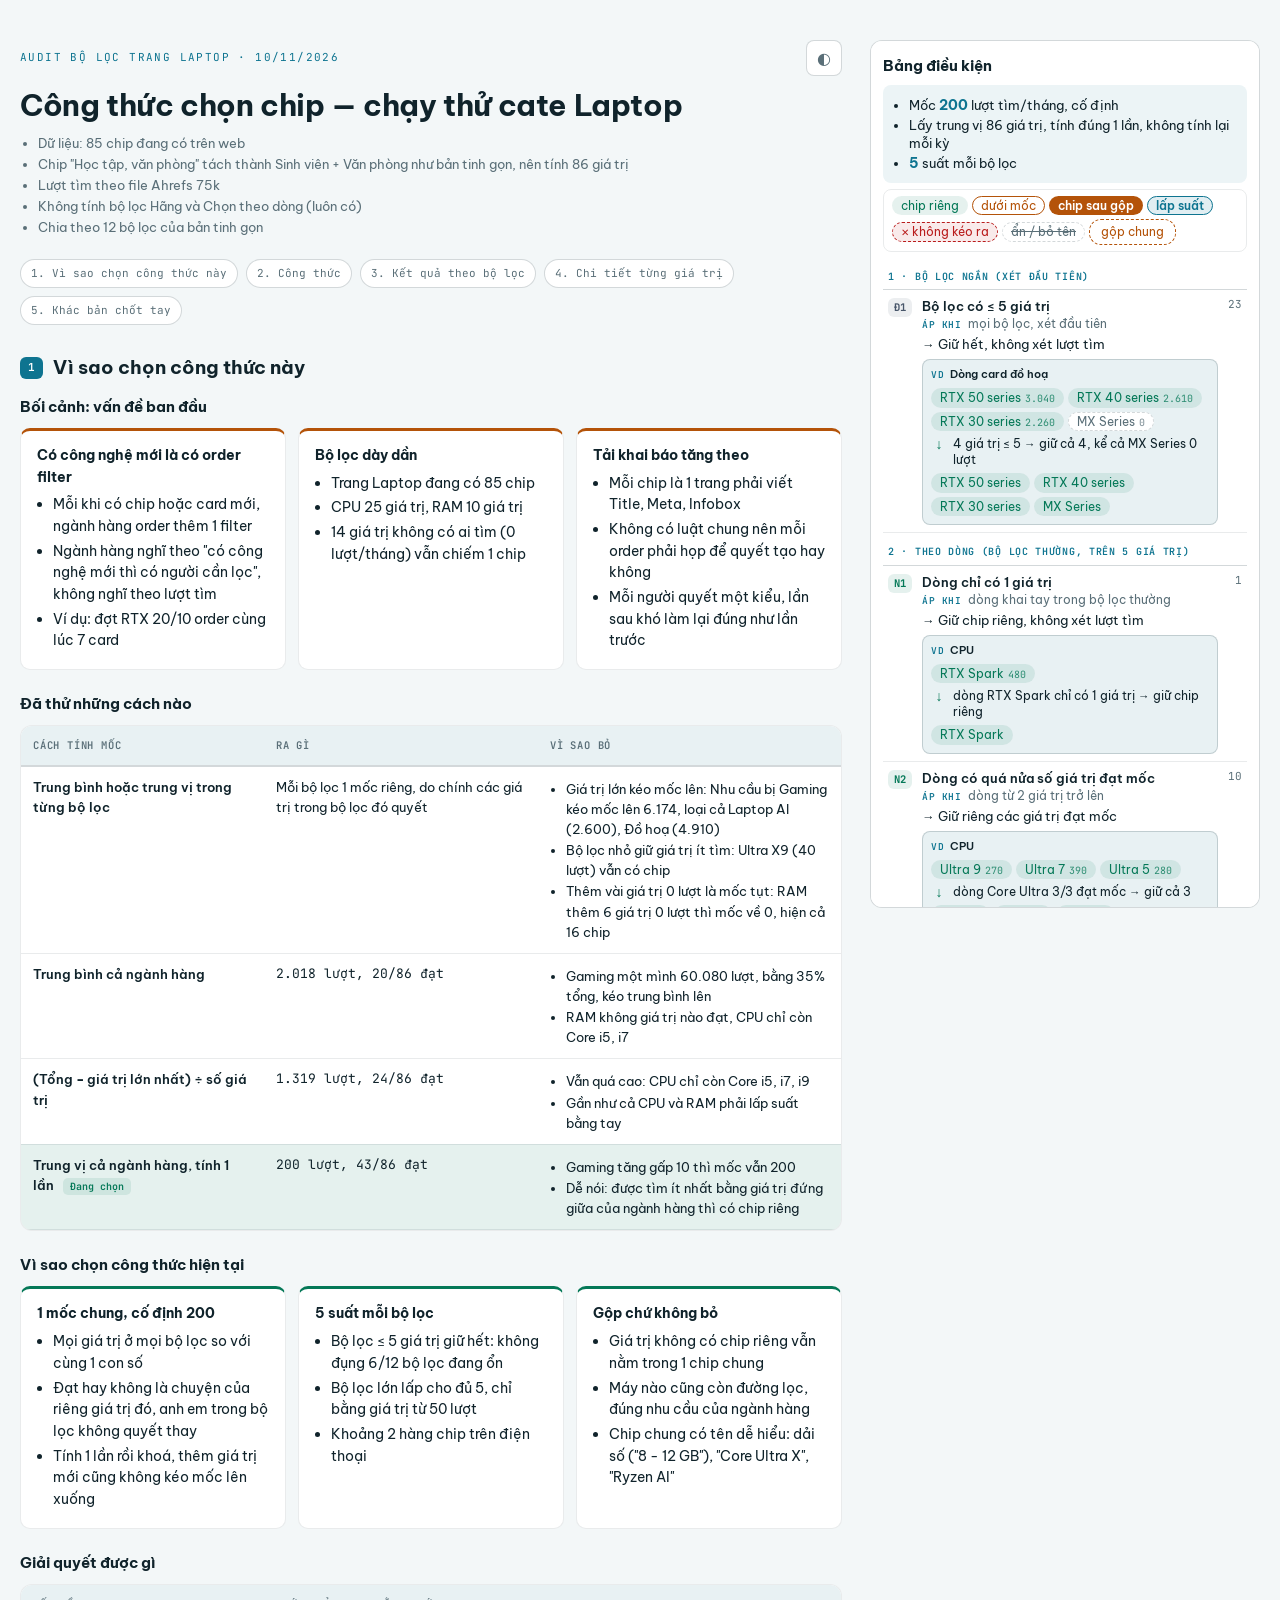
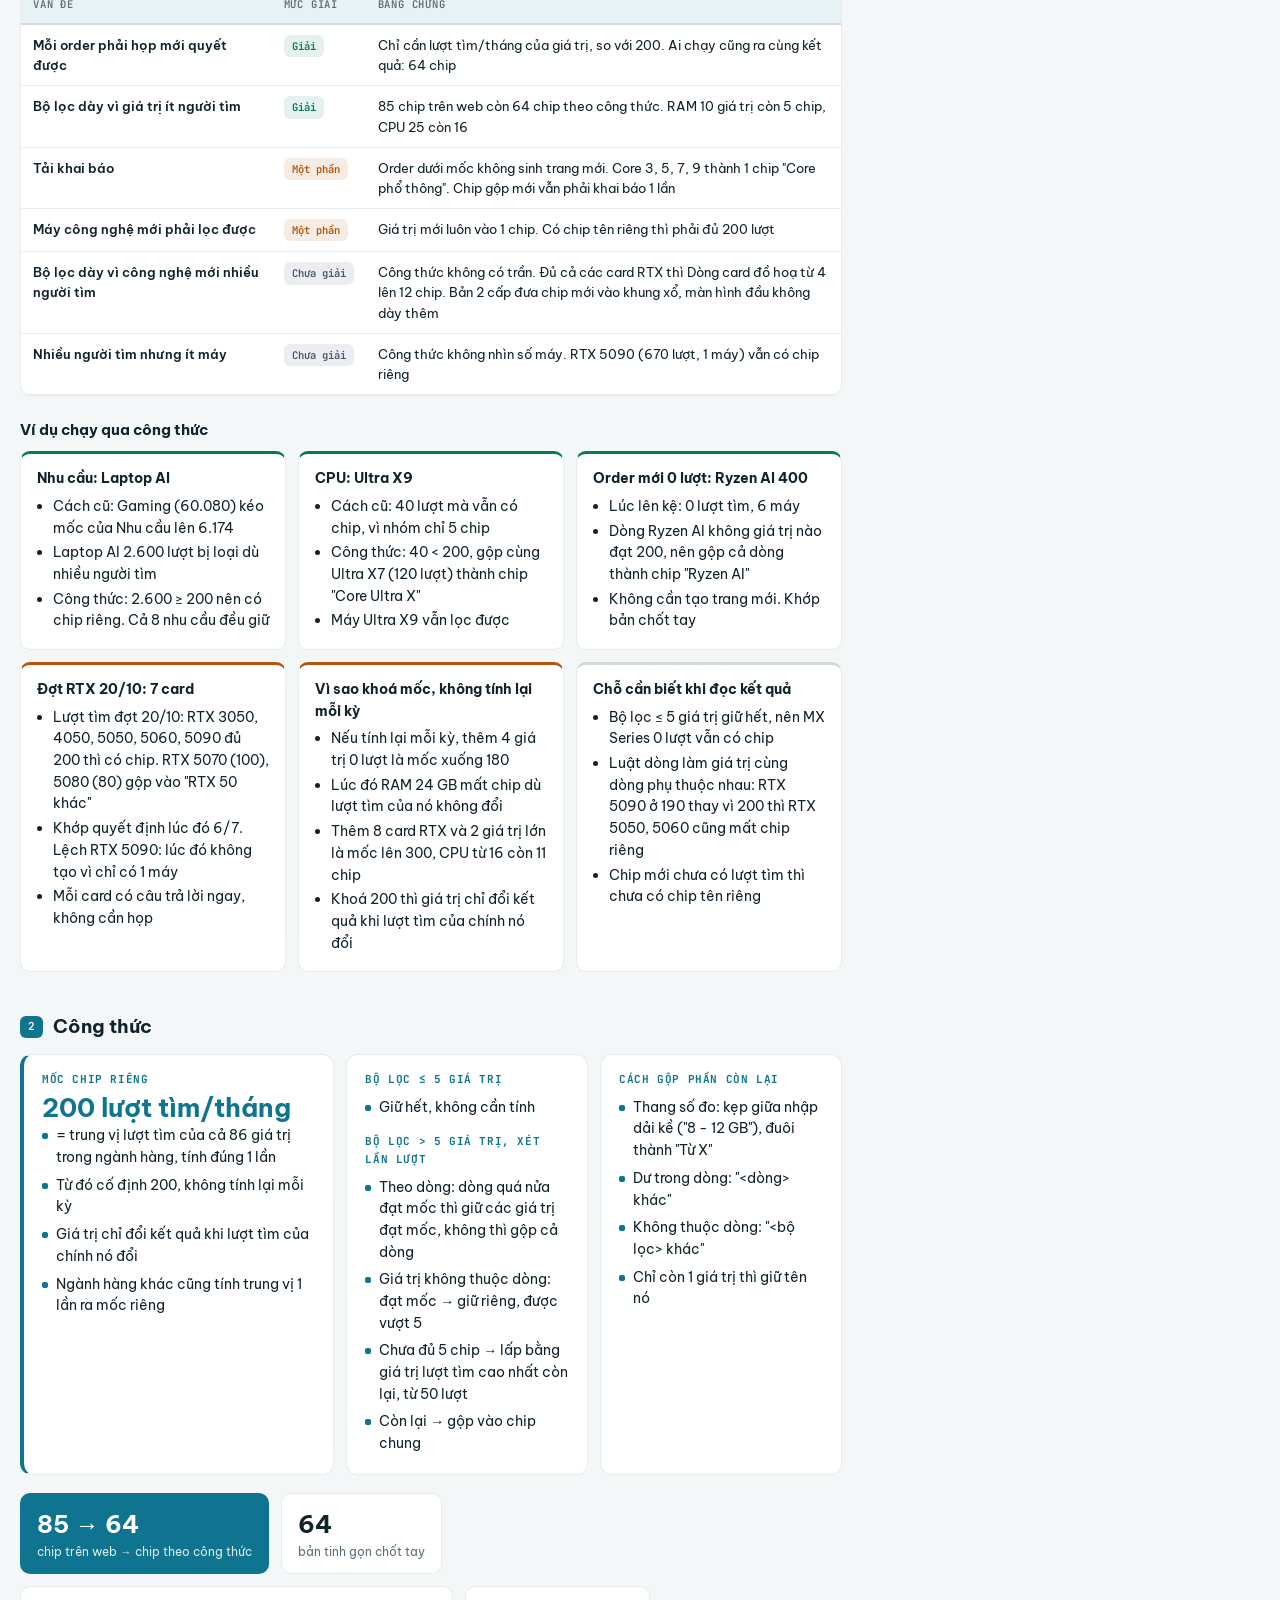
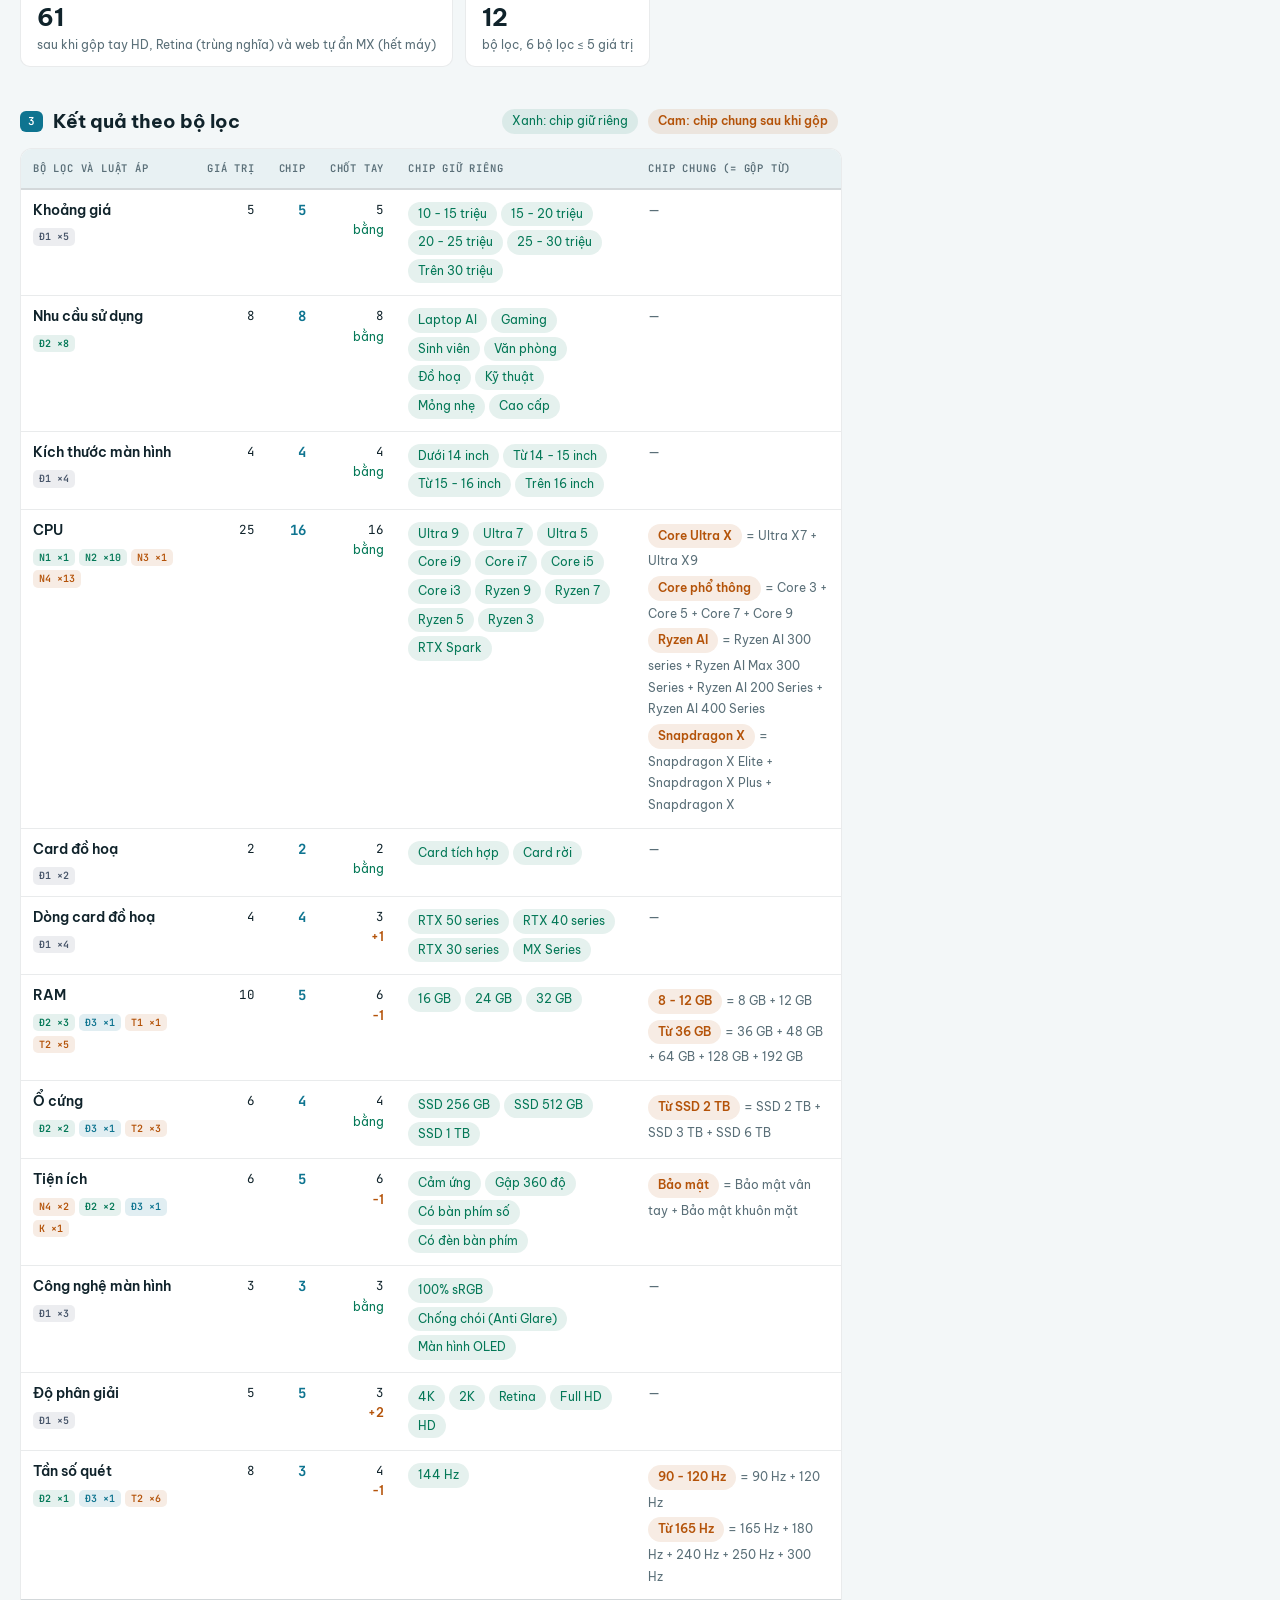
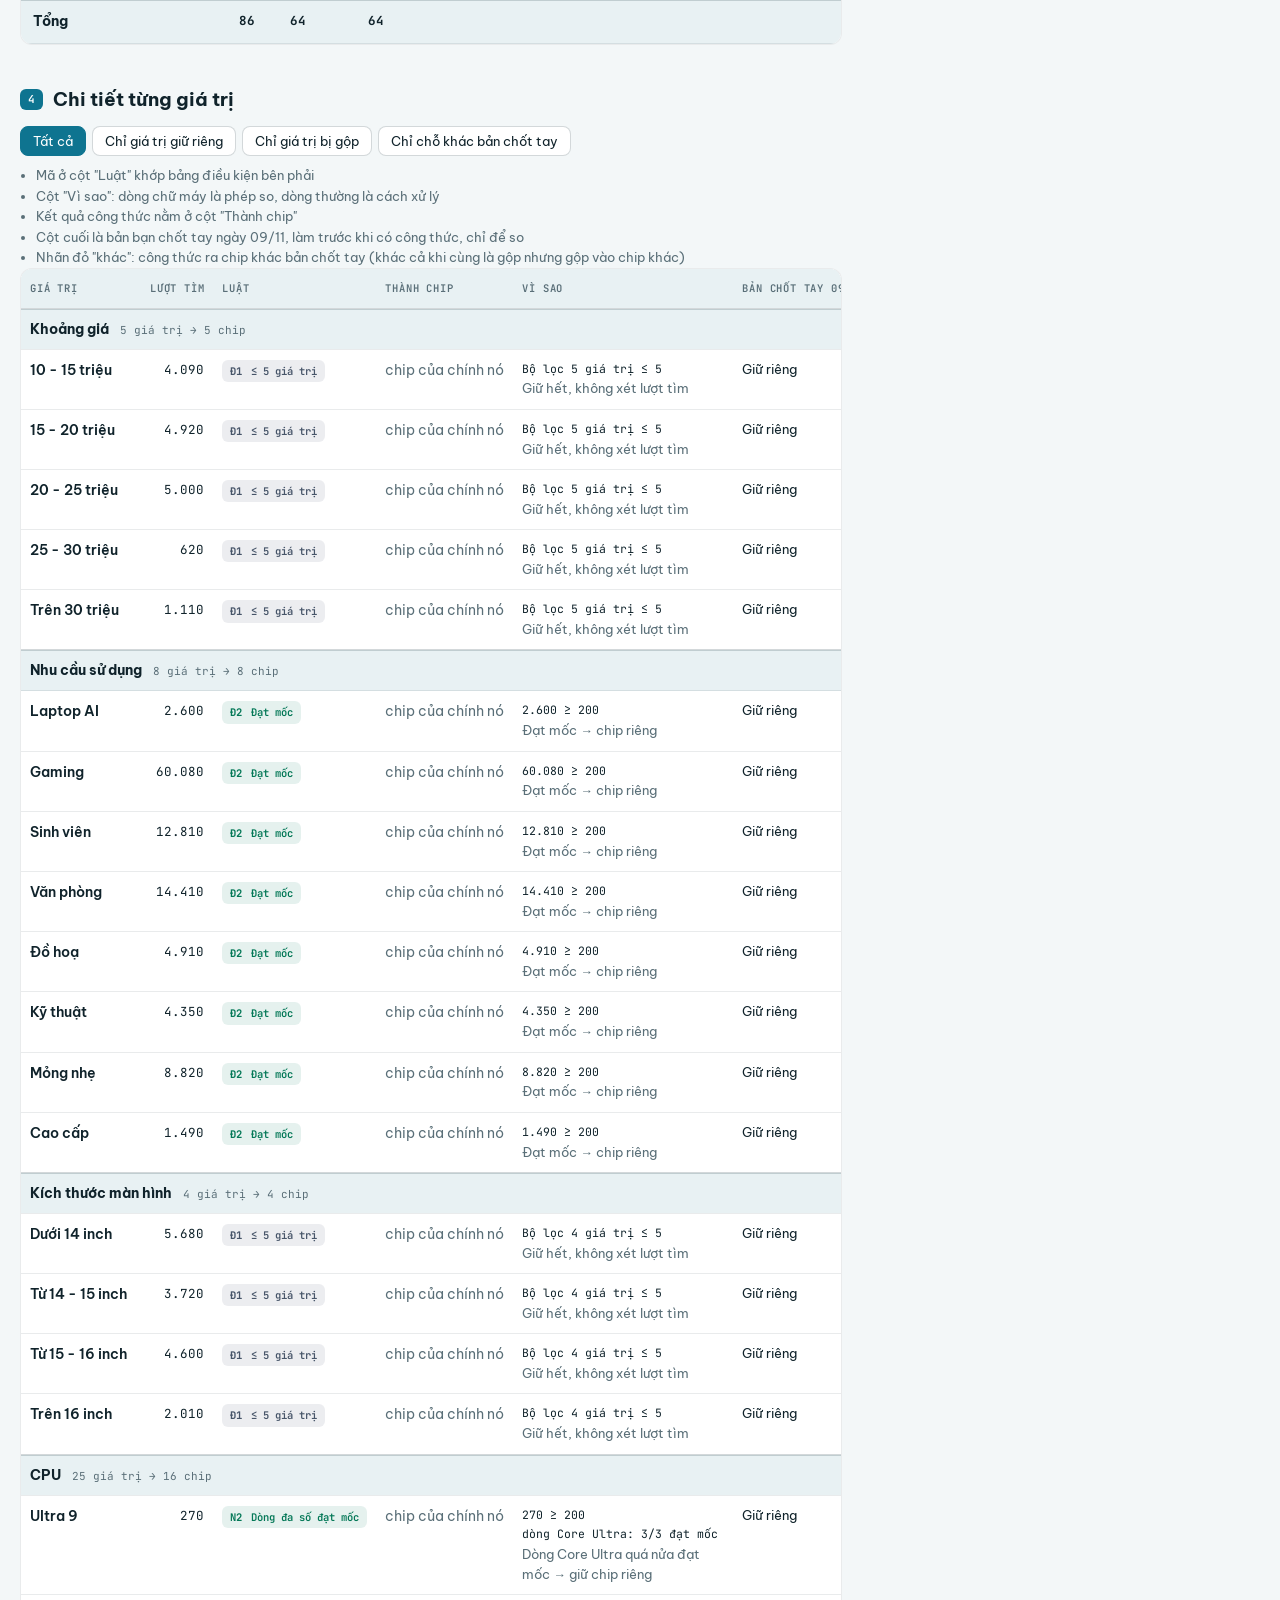
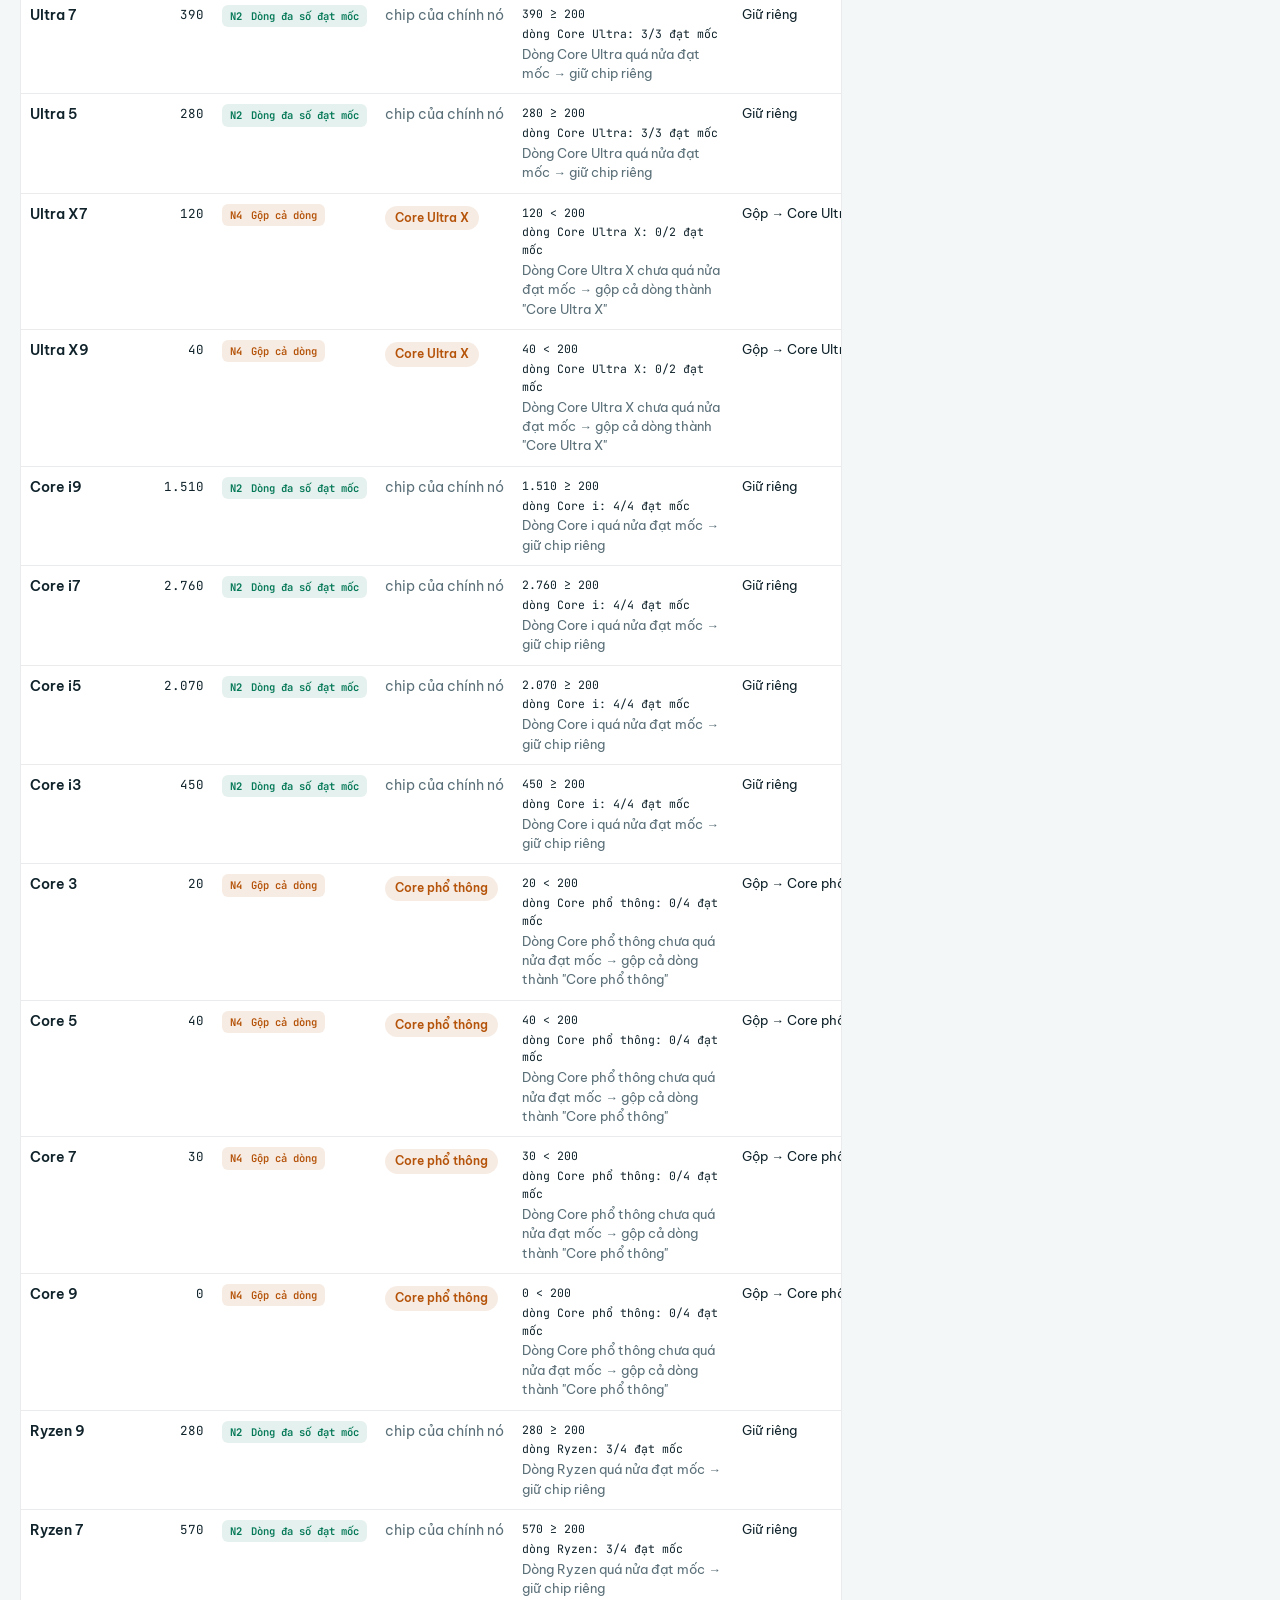
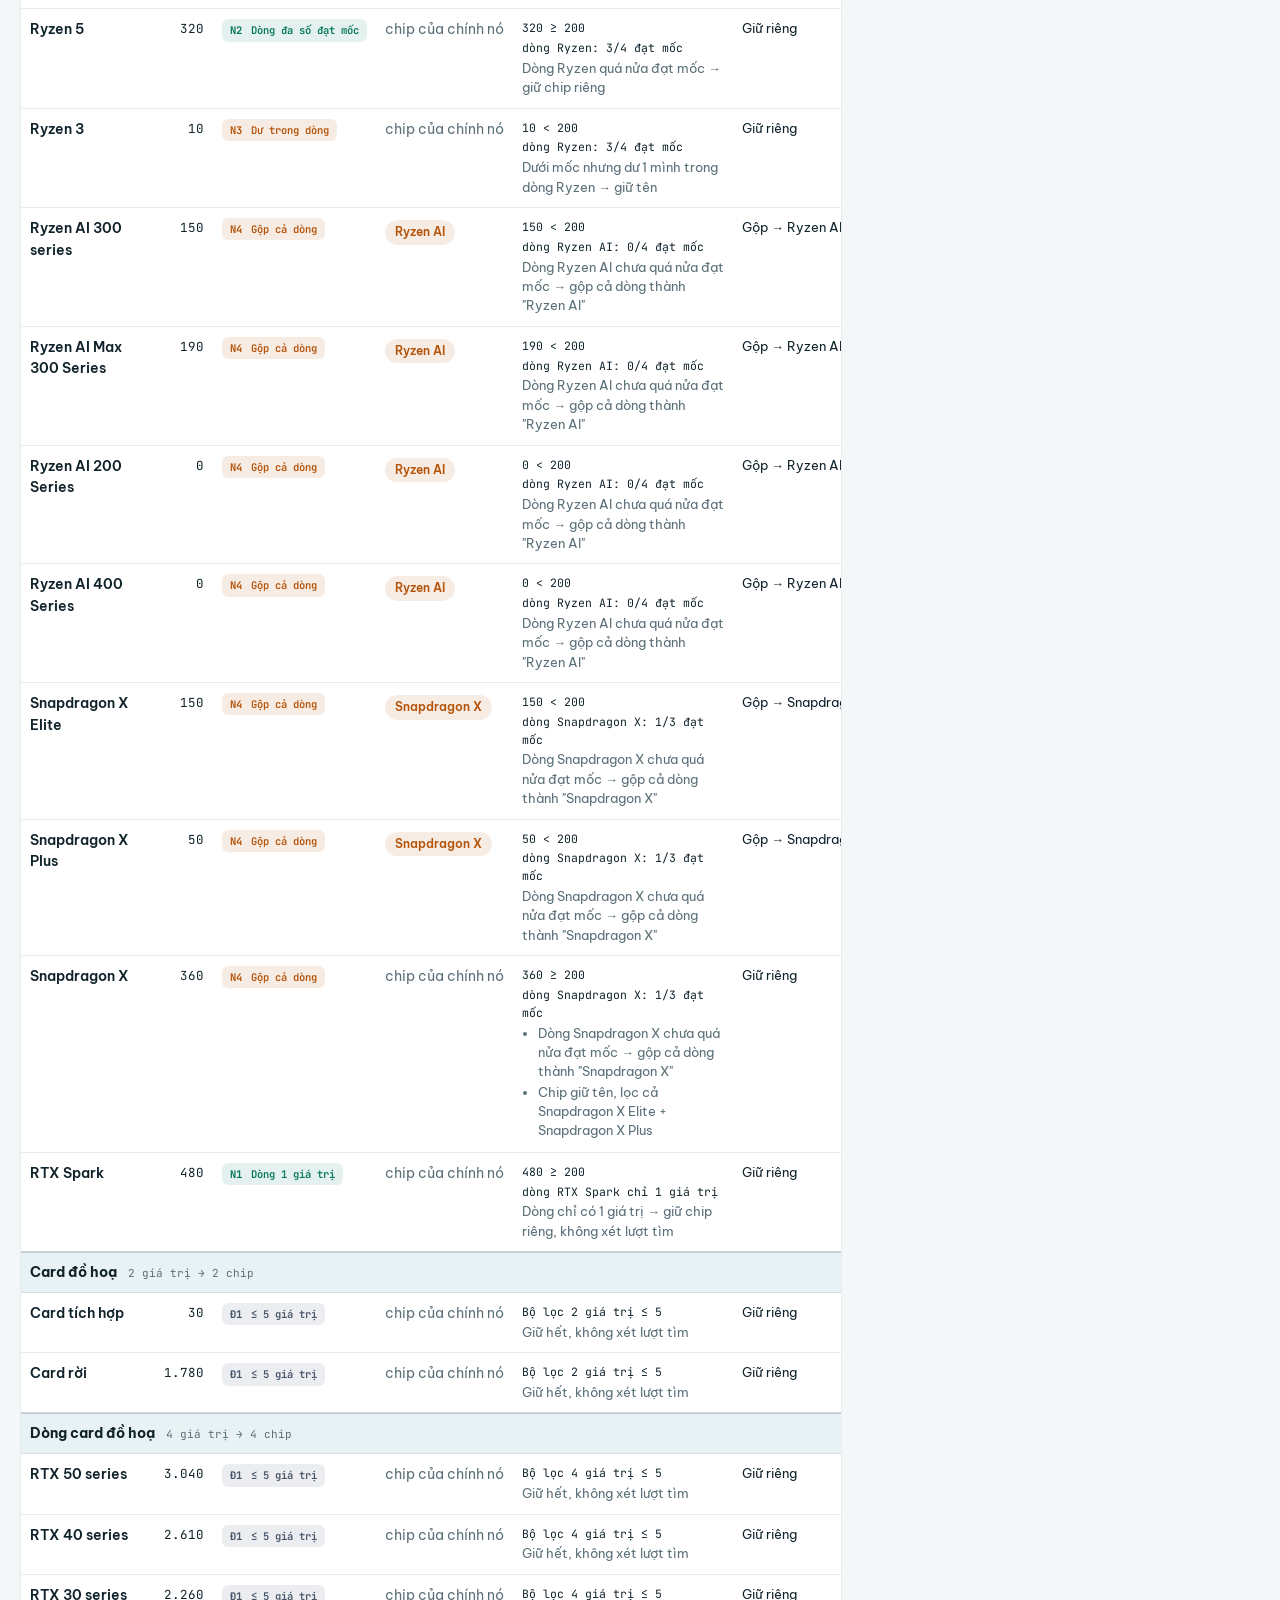
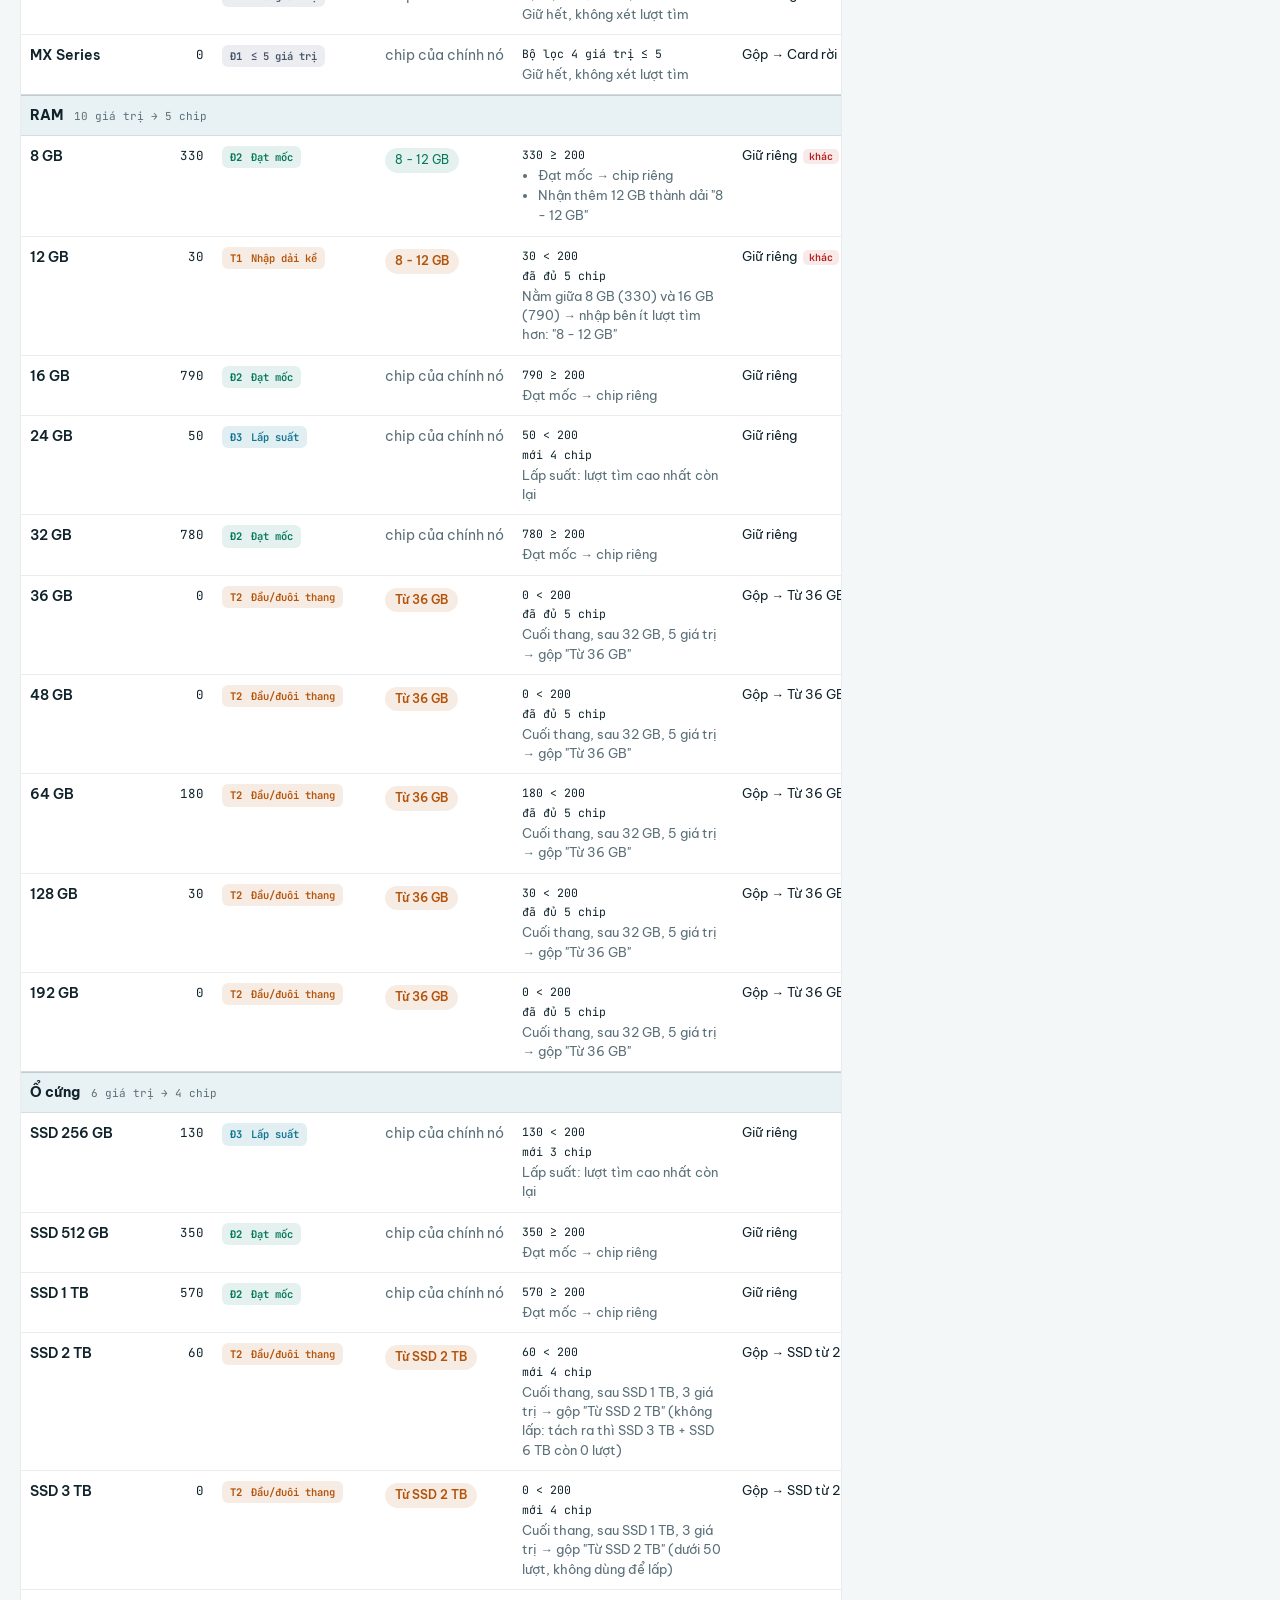
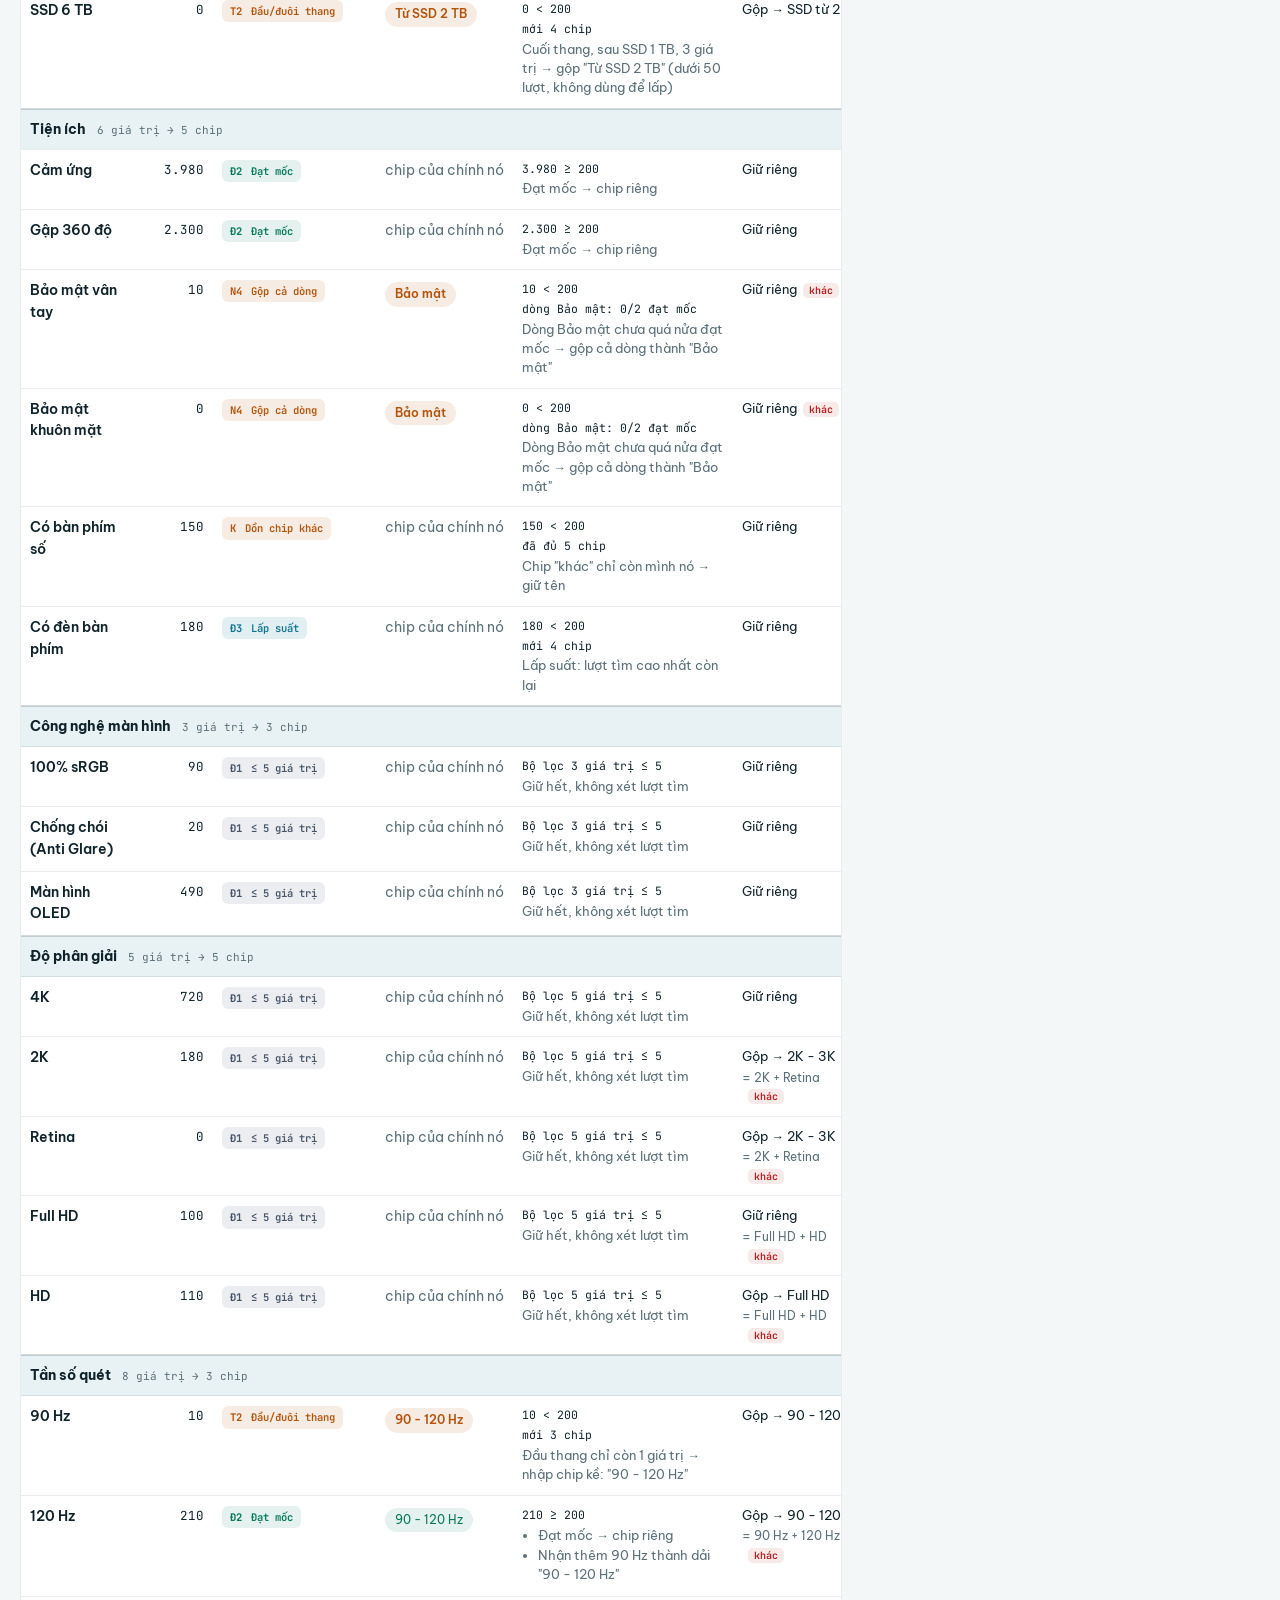
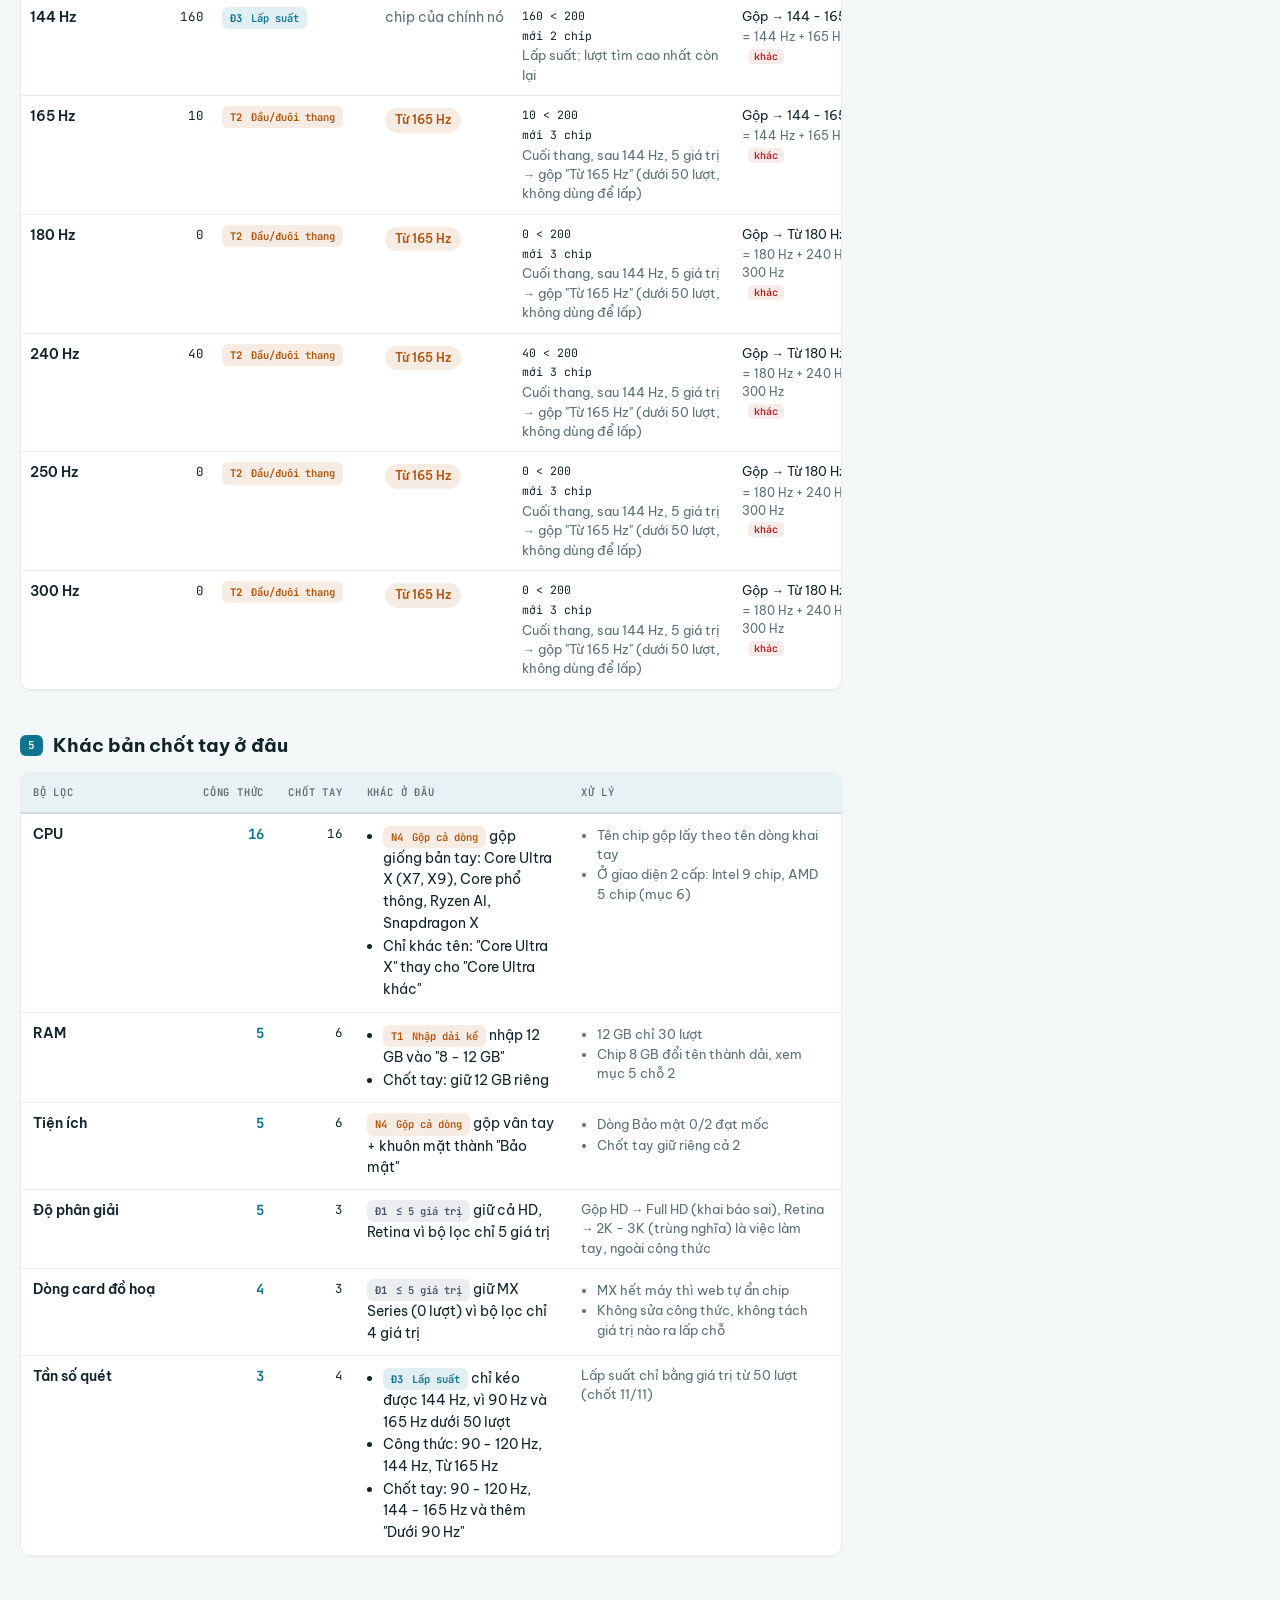
==== commit 145df782: "feat: thêm phần lý do chọn công thức lên đầu trang công thức chip" ====
--- a/cong-thuc/index.html
+++ b/cong-thuc/index.html
@@ -1,8 +1,8 @@
 <!DOCTYPE html>
 <html lang="vi">
 <head>
+<meta charset="UTF-8">
 <meta name="robots" content="noindex, nofollow">
-<meta charset="UTF-8">
 <meta name="viewport" content="width=device-width, initial-scale=1.0">
 <title>Công thức chọn chip — chạy thử Laptop</title>
 <!-- Trang tự chứa. Phụ thuộc mạng duy nhất: font Google (Be Vietnam Pro, JetBrains Mono); mất mạng thì dùng font hệ thống. -->
@@ -136,6 +136,12 @@
 .card{background:var(--surface);border:1px solid var(--border);border-top:3px solid var(--merge);border-radius:10px;padding:14px 16px}
 .card h3{font-size:14px;margin-bottom:6px} .card--ok{border-top-color:var(--ok)} .card--note{border-top-color:var(--border2)} .st{display:inline-block;margin-left:6px;font-family:var(--mono);font-size:10px;font-weight:600;padding:1px 7px;border-radius:5px;vertical-align:middle} .st--ok{background:var(--ok-dim);color:var(--ok)} .st--wait{background:var(--merge-dim);color:var(--merge)} .st--note{background:var(--mid-dim);color:var(--mid)} .card p{font-size:12.5px;color:var(--dim);margin-bottom:6px} .card .opt{font-size:12.5px}
 .card .opt b{color:var(--accent)}
+/* phần lý do chọn công thức */
+.ld-h{font-size:15px;font-weight:700;margin:22px 0 10px} #ly-do .ld-h:first-of-type{margin-top:4px}
+.ld-t td{font-size:13px} .ld-t td.attr{min-width:200px} .ld-t td.num{text-align:left}
+tr.ld-pick td{background:var(--ok-dim)}
+.card ul.bl li{margin:3px 0}
+@media (max-width:860px){.ld-t thead{display:none} .ld-t tr{display:block;padding:10px 12px;border-bottom:1px solid var(--border)} .ld-t td{display:block;border:none;padding:2px 0;min-width:0!important}}
 @media (max-width:860px){.rule,.cards{grid-template-columns:1fr} body{padding:24px 16px 80px} h1{font-size:24px} .label p{display:none}}
 @media (prefers-reduced-motion:reduce){*{transition:none!important;animation:none!important}}
 </style>
@@ -146,10 +152,60 @@
 <div class="top"><div class="eyebrow">Audit bộ lọc trang Laptop · 10/11/2026</div><button class="theme-toggle" id="themeToggle" aria-label="Đổi giao diện sáng / tối" title="Đổi giao diện sáng / tối">◐</button></div>
 <h1>Công thức chọn chip — chạy thử cate Laptop</h1>
 <ul class="sub bl"><li>Dữ liệu: 85 chip đang có trên web</li><li>Chip "Học tập, văn phòng" tách thành Sinh viên + Văn phòng như bản tinh gọn, nên tính 86 giá trị</li><li>Lượt tìm theo file Ahrefs 75k</li><li>Không tính bộ lọc Hãng và Chọn theo dòng (luôn có)</li><li>Chia theo 12 bộ lọc của bản tinh gọn</li></ul>
-<nav class="toc" aria-label="Mục lục"><a href="#cong-thuc">1. Công thức</a><a href="#tong">2. Kết quả theo bộ lọc</a><a href="#chi-tiet">3. Chi tiết từng giá trị</a><a href="#khac">4. Khác bản chốt tay</a></nav>
+<nav class="toc" aria-label="Mục lục"><a href="#ly-do">1. Vì sao chọn công thức này</a><a href="#cong-thuc">2. Công thức</a><a href="#tong">3. Kết quả theo bộ lọc</a><a href="#chi-tiet">4. Chi tiết từng giá trị</a><a href="#khac">5. Khác bản chốt tay</a></nav>
+
+<section id="ly-do">
+<div class="label"><span class="n">1</span><h2>Vì sao chọn công thức này</h2></div>
+
+<h3 class="ld-h">Bối cảnh: vấn đề ban đầu</h3>
+<div class="cards">
+<div class="card"><h3>Có công nghệ mới là có order filter</h3><ul class="bl"><li>Mỗi khi có chip hoặc card mới, ngành hàng order thêm 1 filter</li><li>Ngành hàng nghĩ theo "có công nghệ mới thì có người cần lọc", không nghĩ theo lượt tìm</li><li>Ví dụ: đợt RTX 20/10 order cùng lúc 7 card</li></ul></div>
+<div class="card"><h3>Bộ lọc dày dần</h3><ul class="bl"><li>Trang Laptop đang có 85 chip</li><li>CPU 25 giá trị, RAM 10 giá trị</li><li>14 giá trị không có ai tìm (0 lượt/tháng) vẫn chiếm 1 chip</li></ul></div>
+<div class="card"><h3>Tải khai báo tăng theo</h3><ul class="bl"><li>Mỗi chip là 1 trang phải viết Title, Meta, Infobox</li><li>Không có luật chung nên mỗi order phải họp để quyết tạo hay không</li><li>Mỗi người quyết một kiểu, lần sau khó làm lại đúng như lần trước</li></ul></div>
+</div>
+
+<h3 class="ld-h">Đã thử những cách nào</h3>
+<div class="tw"><div class="ts"><table class="ld-t">
+<thead><tr><th>Cách tính mốc</th><th>Ra gì</th><th>Vì sao bỏ</th></tr></thead>
+<tbody>
+<tr><td class="attr">Trung bình hoặc trung vị trong từng bộ lọc</td><td>Mỗi bộ lọc 1 mốc riêng, do chính các giá trị trong bộ lọc đó quyết</td><td><ul class="bl"><li>Giá trị lớn kéo mốc lên: Nhu cầu bị Gaming kéo mốc lên 6.174, loại cả Laptop AI (2.600), Đồ hoạ (4.910)</li><li>Bộ lọc nhỏ giữ giá trị ít tìm: Ultra X9 (40 lượt) vẫn có chip</li><li>Thêm vài giá trị 0 lượt là mốc tụt: RAM thêm 6 giá trị 0 lượt thì mốc về 0, hiện cả 16 chip</li></ul></td></tr>
+<tr><td class="attr">Trung bình cả ngành hàng</td><td class="num">2.018 lượt, 20/86 đạt</td><td><ul class="bl"><li>Gaming một mình 60.080 lượt, bằng 35% tổng, kéo trung bình lên</li><li>RAM không giá trị nào đạt, CPU chỉ còn Core i5, i7</li></ul></td></tr>
+<tr><td class="attr">(Tổng − giá trị lớn nhất) ÷ số giá trị</td><td class="num">1.319 lượt, 24/86 đạt</td><td><ul class="bl"><li>Vẫn quá cao: CPU chỉ còn Core i5, i7, i9</li><li>Gần như cả CPU và RAM phải lấp suất bằng tay</li></ul></td></tr>
+<tr class="ld-pick"><td class="attr">Trung vị cả ngành hàng, tính 1 lần <span class="st st--ok">Đang chọn</span></td><td class="num">200 lượt, 43/86 đạt</td><td><ul class="bl"><li>Gaming tăng gấp 10 thì mốc vẫn 200</li><li>Dễ nói: được tìm ít nhất bằng giá trị đứng giữa của ngành hàng thì có chip riêng</li></ul></td></tr>
+</tbody></table></div></div>
+
+<h3 class="ld-h">Vì sao chọn công thức hiện tại</h3>
+<div class="cards">
+<div class="card card--ok"><h3>1 mốc chung, cố định 200</h3><ul class="bl"><li>Mọi giá trị ở mọi bộ lọc so với cùng 1 con số</li><li>Đạt hay không là chuyện của riêng giá trị đó, anh em trong bộ lọc không quyết thay</li><li>Tính 1 lần rồi khoá, thêm giá trị mới cũng không kéo mốc lên xuống</li></ul></div>
+<div class="card card--ok"><h3>5 suất mỗi bộ lọc</h3><ul class="bl"><li>Bộ lọc ≤ 5 giá trị giữ hết: không đụng 6/12 bộ lọc đang ổn</li><li>Bộ lọc lớn lấp cho đủ 5, chỉ bằng giá trị từ 50 lượt</li><li>Khoảng 2 hàng chip trên điện thoại</li></ul></div>
+<div class="card card--ok"><h3>Gộp chứ không bỏ</h3><ul class="bl"><li>Giá trị không có chip riêng vẫn nằm trong 1 chip chung</li><li>Máy nào cũng còn đường lọc, đúng nhu cầu của ngành hàng</li><li>Chip chung có tên dễ hiểu: dải số ("8 - 12 GB"), "Core Ultra X", "Ryzen AI"</li></ul></div>
+</div>
+
+<h3 class="ld-h">Giải quyết được gì</h3>
+<div class="tw"><div class="ts"><table class="ld-t">
+<thead><tr><th>Vấn đề</th><th>Mức giải</th><th>Bằng chứng</th></tr></thead>
+<tbody>
+<tr><td class="attr">Mỗi order phải họp mới quyết được</td><td><span class="badge badge--ok">Giải</span></td><td>Chỉ cần lượt tìm/tháng của giá trị, so với 200. Ai chạy cũng ra cùng kết quả: 64 chip</td></tr>
+<tr><td class="attr">Bộ lọc dày vì giá trị ít người tìm</td><td><span class="badge badge--ok">Giải</span></td><td>85 chip trên web còn 64 chip theo công thức. RAM 10 giá trị còn 5 chip, CPU 25 còn 16</td></tr>
+<tr><td class="attr">Tải khai báo</td><td><span class="badge badge--merge">Một phần</span></td><td>Order dưới mốc không sinh trang mới. Core 3, 5, 7, 9 thành 1 chip "Core phổ thông". Chip gộp mới vẫn phải khai báo 1 lần</td></tr>
+<tr><td class="attr">Máy công nghệ mới phải lọc được</td><td><span class="badge badge--merge">Một phần</span></td><td>Giá trị mới luôn vào 1 chip. Có chip tên riêng thì phải đủ 200 lượt</td></tr>
+<tr><td class="attr">Bộ lọc dày vì công nghệ mới nhiều người tìm</td><td><span class="badge badge--mid">Chưa giải</span></td><td>Công thức không có trần. Đủ cả các card RTX thì Dòng card đồ hoạ từ 4 lên 12 chip. Bản 2 cấp đưa chip mới vào khung xổ, màn hình đầu không dày thêm</td></tr>
+<tr><td class="attr">Nhiều người tìm nhưng ít máy</td><td><span class="badge badge--mid">Chưa giải</span></td><td>Công thức không nhìn số máy. RTX 5090 (670 lượt, 1 máy) vẫn có chip riêng</td></tr>
+</tbody></table></div></div>
+
+<h3 class="ld-h">Ví dụ chạy qua công thức</h3>
+<div class="cards ld-ex">
+<div class="card card--ok"><h3>Nhu cầu: Laptop AI</h3><ul class="bl"><li>Cách cũ: Gaming (60.080) kéo mốc của Nhu cầu lên 6.174</li><li>Laptop AI 2.600 lượt bị loại dù nhiều người tìm</li><li>Công thức: 2.600 ≥ 200 nên có chip riêng. Cả 8 nhu cầu đều giữ</li></ul></div>
+<div class="card card--ok"><h3>CPU: Ultra X9</h3><ul class="bl"><li>Cách cũ: 40 lượt mà vẫn có chip, vì nhóm chỉ 5 chip</li><li>Công thức: 40 &lt; 200, gộp cùng Ultra X7 (120 lượt) thành chip "Core Ultra X"</li><li>Máy Ultra X9 vẫn lọc được</li></ul></div>
+<div class="card card--ok"><h3>Order mới 0 lượt: Ryzen AI 400</h3><ul class="bl"><li>Lúc lên kệ: 0 lượt tìm, 6 máy</li><li>Dòng Ryzen AI không giá trị nào đạt 200, nên gộp cả dòng thành chip "Ryzen AI"</li><li>Không cần tạo trang mới. Khớp bản chốt tay</li></ul></div>
+<div class="card"><h3>Đợt RTX 20/10: 7 card</h3><ul class="bl"><li>Lượt tìm đợt 20/10: RTX 3050, 4050, 5050, 5060, 5090 đủ 200 thì có chip. RTX 5070 (100), 5080 (80) gộp vào "RTX 50 khác"</li><li>Khớp quyết định lúc đó 6/7. Lệch RTX 5090: lúc đó không tạo vì chỉ có 1 máy</li><li>Mỗi card có câu trả lời ngay, không cần họp</li></ul></div>
+<div class="card"><h3>Vì sao khoá mốc, không tính lại mỗi kỳ</h3><ul class="bl"><li>Nếu tính lại mỗi kỳ, thêm 4 giá trị 0 lượt là mốc xuống 180</li><li>Lúc đó RAM 24 GB mất chip dù lượt tìm của nó không đổi</li><li>Thêm 8 card RTX và 2 giá trị lớn là mốc lên 300, CPU từ 16 còn 11 chip</li><li>Khoá 200 thì giá trị chỉ đổi kết quả khi lượt tìm của chính nó đổi</li></ul></div>
+<div class="card card--note"><h3>Chỗ cần biết khi đọc kết quả</h3><ul class="bl"><li>Bộ lọc ≤ 5 giá trị giữ hết, nên MX Series 0 lượt vẫn có chip</li><li>Luật dòng làm giá trị cùng dòng phụ thuộc nhau: RTX 5090 ở 190 thay vì 200 thì RTX 5050, 5060 cũng mất chip riêng</li><li>Chip mới chưa có lượt tìm thì chưa có chip tên riêng</li></ul></div>
+</div>
+</section>
 
 <section id="cong-thuc">
-<div class="label"><span class="n">1</span><h2>Công thức</h2></div>
+<div class="label"><span class="n">2</span><h2>Công thức</h2></div>
 <div class="rule">
 <div class="step step--hero"><b>MỐC CHIP RIÊNG</b><div class="big">200 lượt tìm/tháng</div><ul><li>= trung vị lượt tìm của cả 86 giá trị trong ngành hàng, tính đúng 1 lần</li><li>Từ đó cố định 200, không tính lại mỗi kỳ</li><li>Giá trị chỉ đổi kết quả khi lượt tìm của chính nó đổi</li><li>Ngành hàng khác cũng tính trung vị 1 lần ra mốc riêng</li></ul></div>
 <div class="step"><b>BỘ LỌC ≤ 5 GIÁ TRỊ</b><ul><li>Giữ hết, không cần tính</li></ul><b style="margin-top:12px">BỘ LỌC &gt; 5 GIÁ TRỊ, XÉT LẦN LƯỢT</b><ul><li>Theo dòng: dòng quá nửa đạt mốc thì giữ các giá trị đạt mốc, không thì gộp cả dòng</li><li>Giá trị không thuộc dòng: đạt mốc → giữ riêng, được vượt 5</li><li>Chưa đủ 5 chip → lấp bằng giá trị lượt tìm cao nhất còn lại, từ 50 lượt</li><li>Còn lại → gộp vào chip chung</li></ul></div>
@@ -164,7 +220,7 @@
 </section>
 
 <section id="tong">
-<div class="label"><span class="n">2</span><h2>Kết quả theo bộ lọc</h2><p><span class="chip">Xanh: chip giữ riêng</span><span class="chip chip--merge">Cam: chip chung sau khi gộp</span></p></div>
+<div class="label"><span class="n">3</span><h2>Kết quả theo bộ lọc</h2><p><span class="chip">Xanh: chip giữ riêng</span><span class="chip chip--merge">Cam: chip chung sau khi gộp</span></p></div>
 <div class="tw"><div class="ts"><table>
 <thead><tr><th>Bộ lọc và luật áp</th><th>Giá trị</th><th>Chip</th><th>Chốt tay</th><th>Chip giữ riêng</th><th>Chip chung (= gộp từ)</th></tr></thead>
 <tbody><tr><td class="attr">Khoảng giá<div class="pills"><span class="mini mini--base">Đ1 ×5</span></div></td>
@@ -197,7 +253,7 @@
 </section>
 
 <section id="chi-tiet">
-<div class="label"><span class="n">3</span><h2>Chi tiết từng giá trị</h2></div>
+<div class="label"><span class="n">4</span><h2>Chi tiết từng giá trị</h2></div>
 <div class="filters" role="group" aria-label="Lọc bảng">
 <button data-f="all" aria-pressed="true">Tất cả</button><button data-f="giu" aria-pressed="false">Chỉ giá trị giữ riêng</button><button data-f="gop" aria-pressed="false">Chỉ giá trị bị gộp</button><button data-f="diff" aria-pressed="false">Chỉ chỗ khác bản chốt tay</button>
 </div>
@@ -381,7 +437,7 @@
 </section>
 
 <section id="khac">
-<div class="label"><span class="n">4</span><h2>Khác bản chốt tay ở đâu</h2></div>
+<div class="label"><span class="n">5</span><h2>Khác bản chốt tay ở đâu</h2></div>
 <div class="tw"><div class="ts"><table>
 <thead><tr><th>Bộ lọc</th><th>Công thức</th><th>Chốt tay</th><th>Khác ở đâu</th><th>Xử lý</th></tr></thead>
 <tbody>
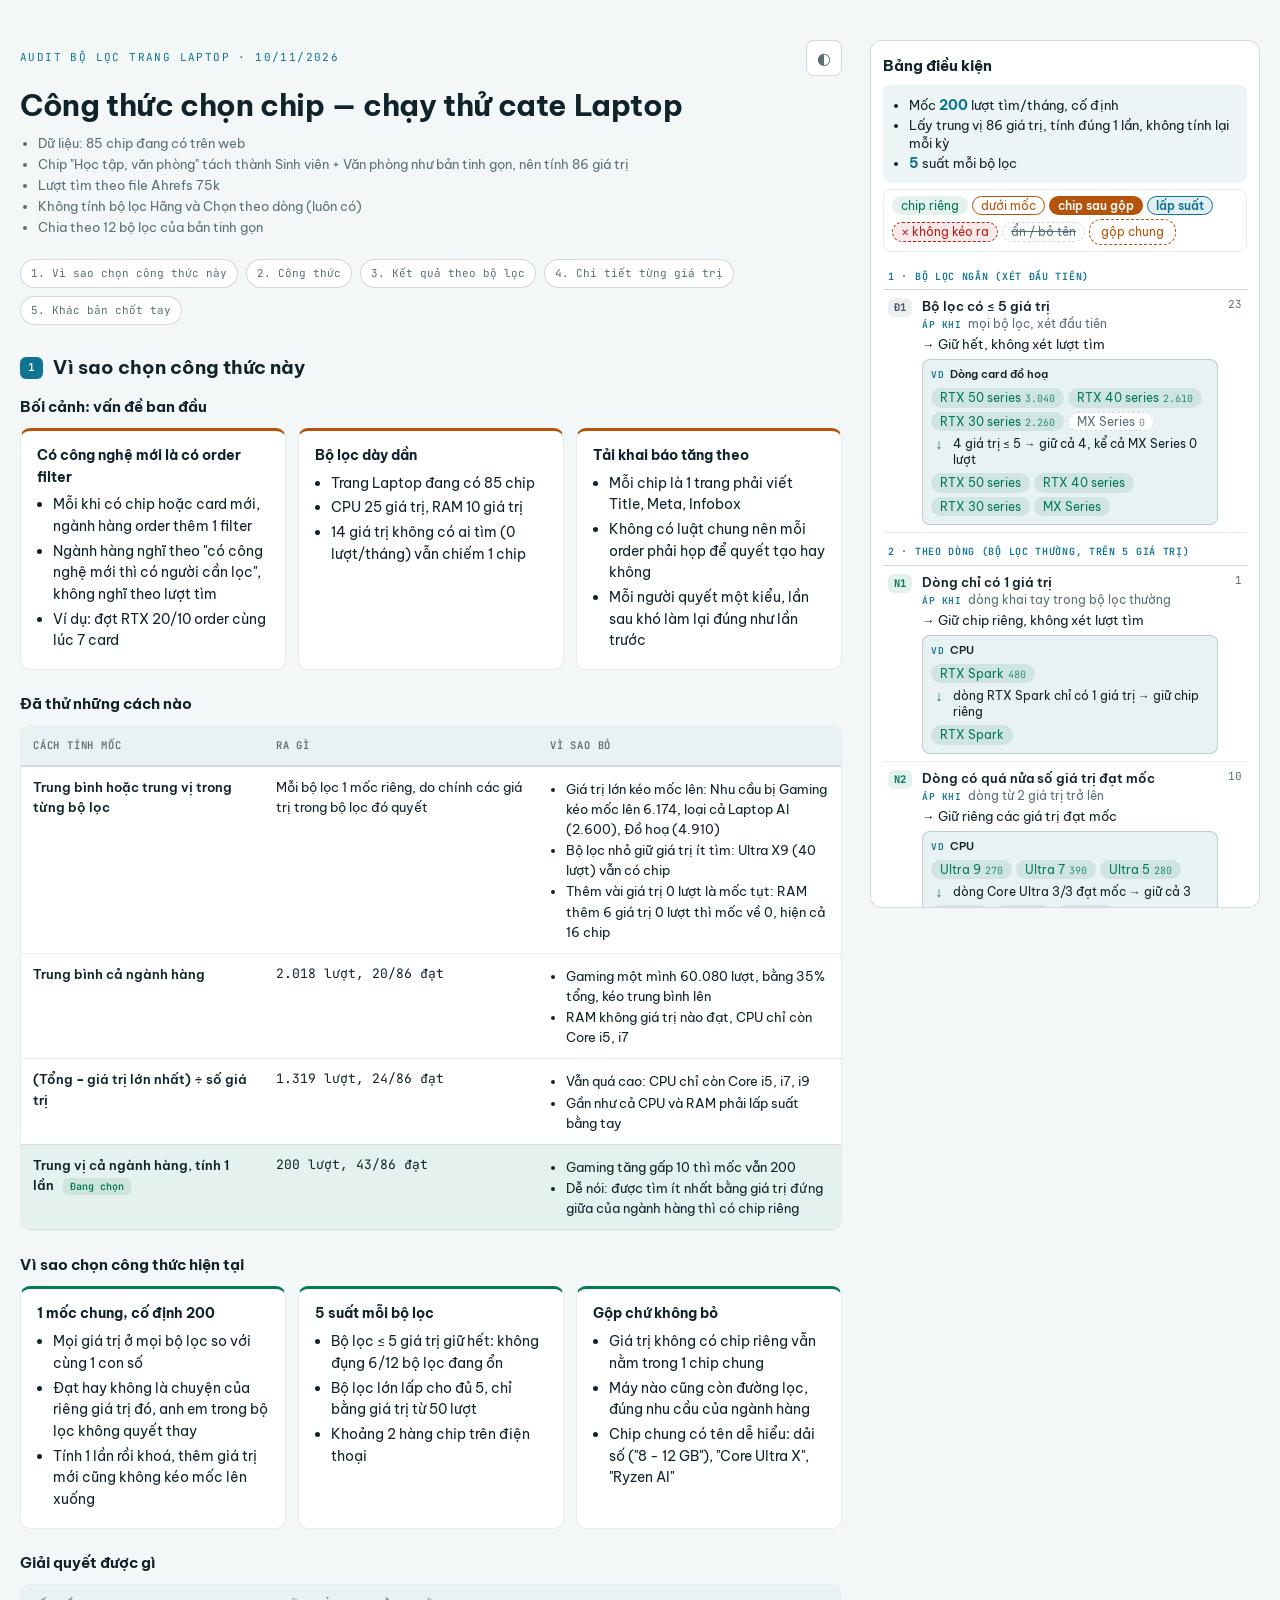
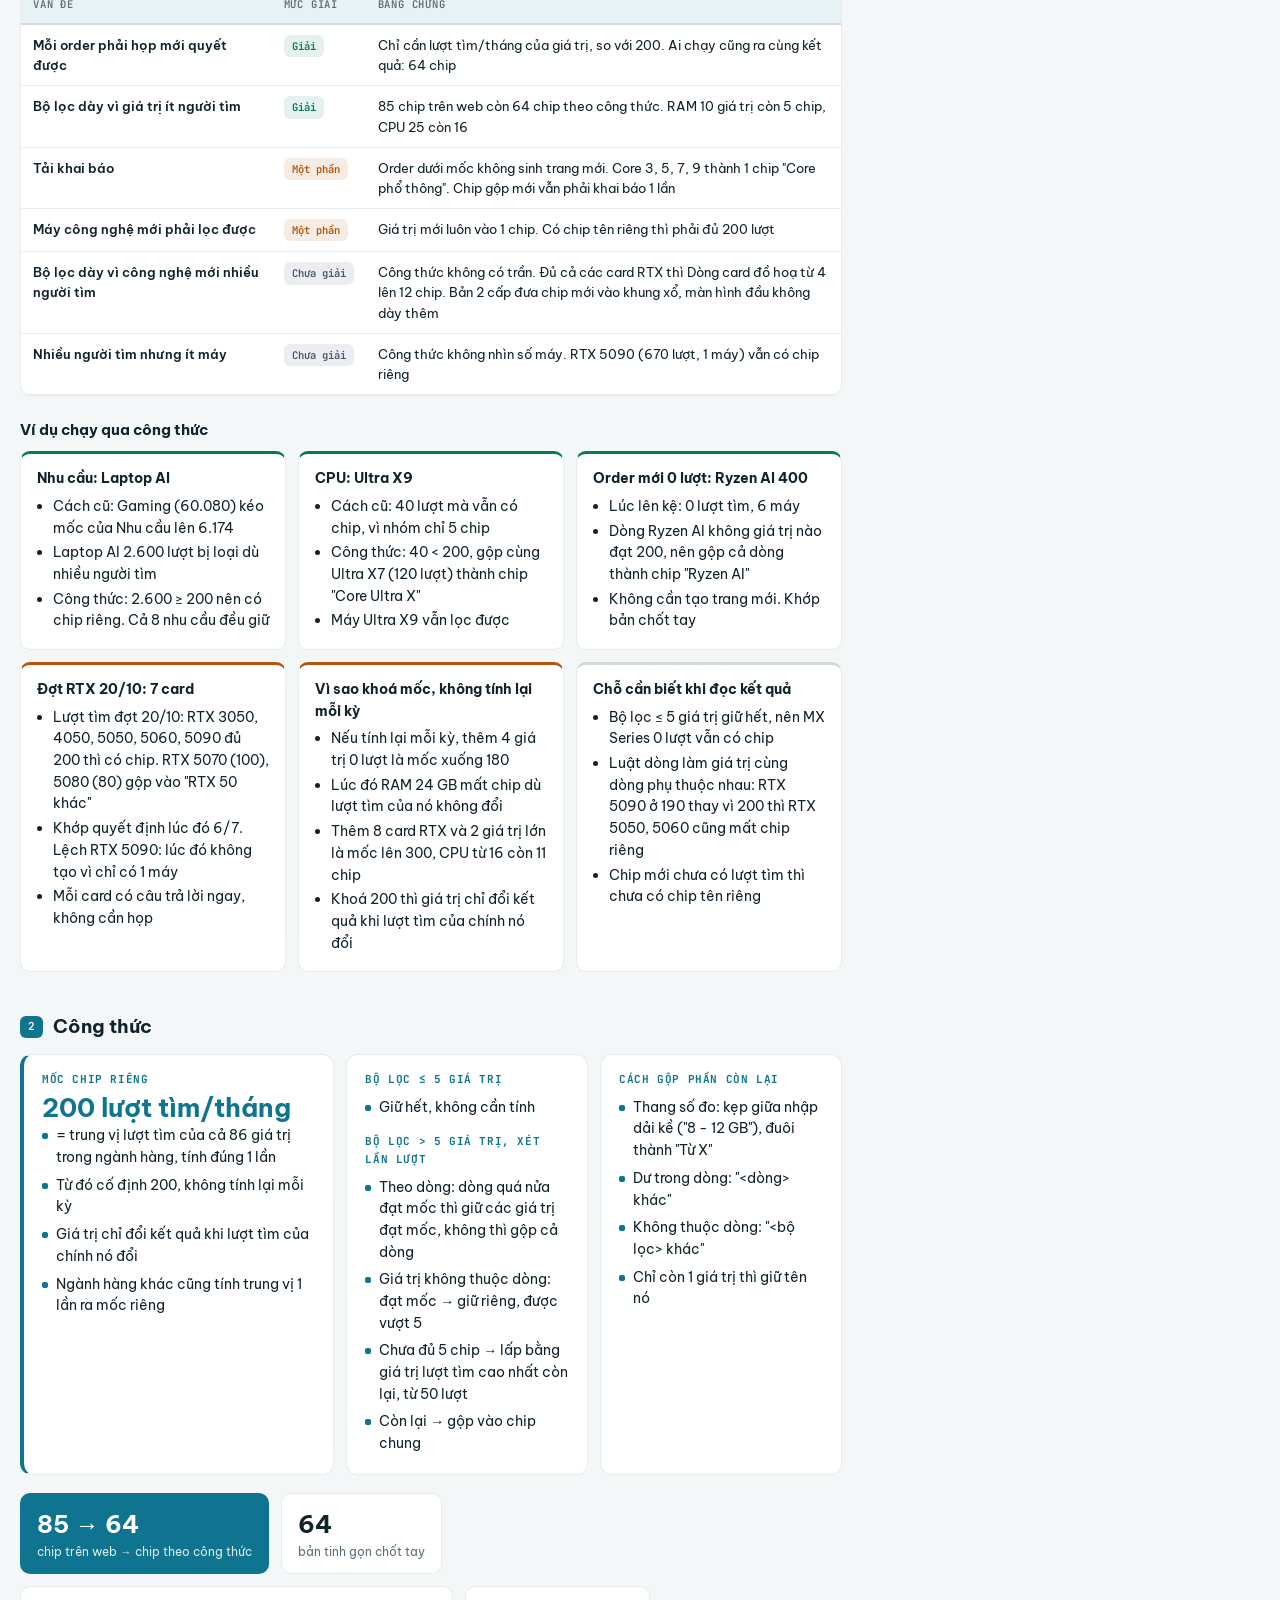
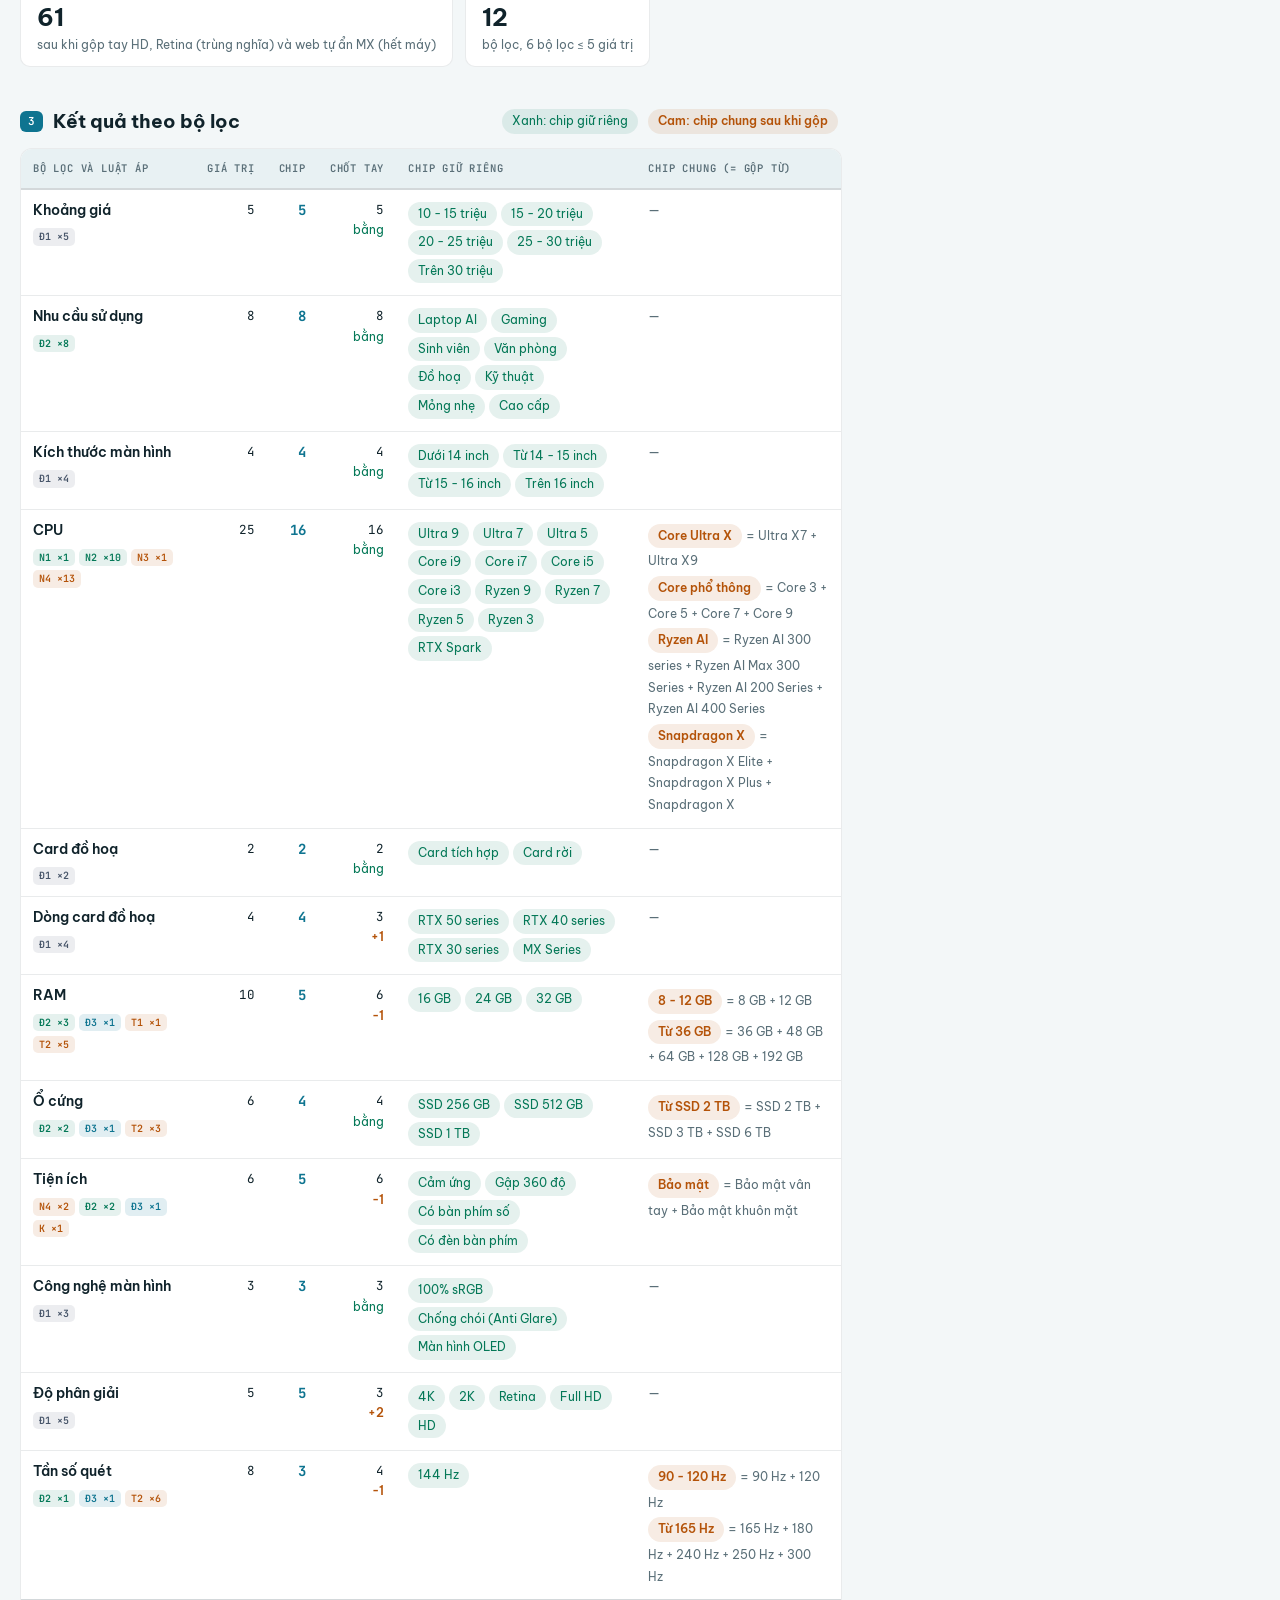
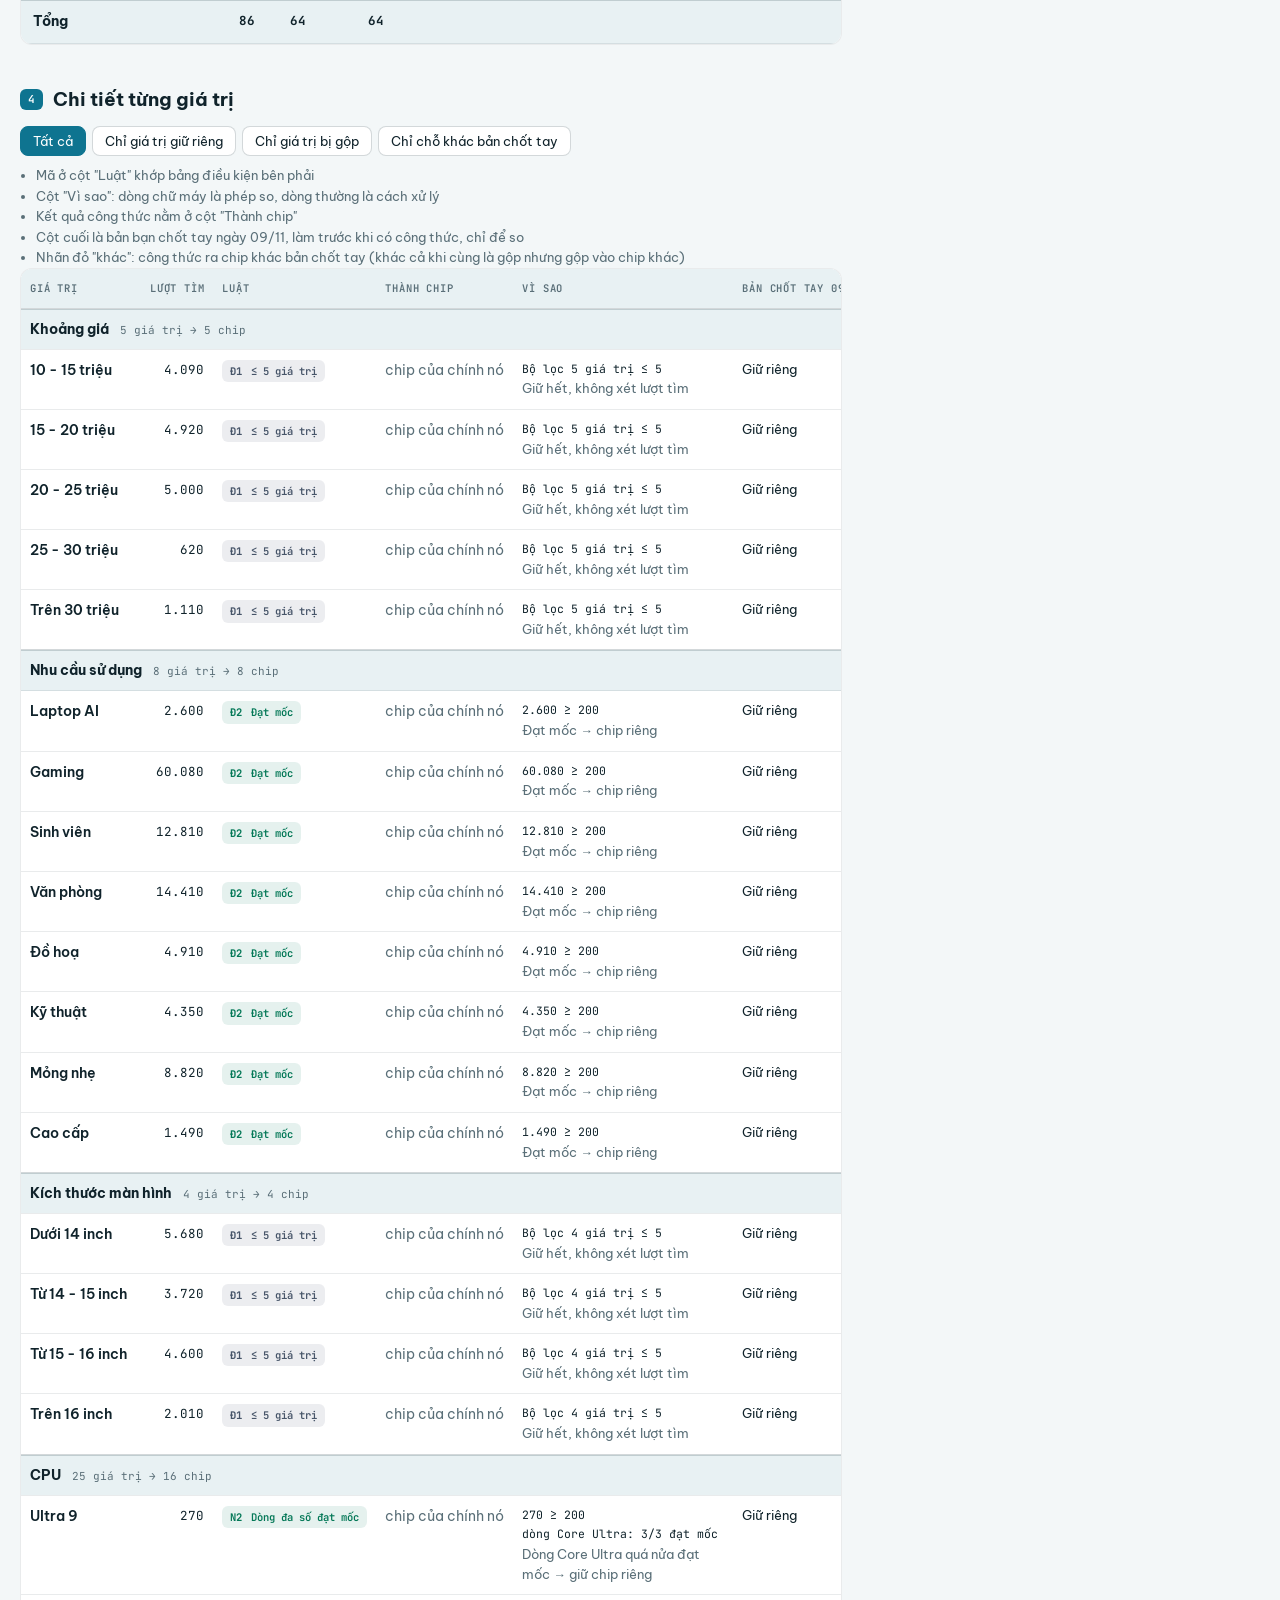
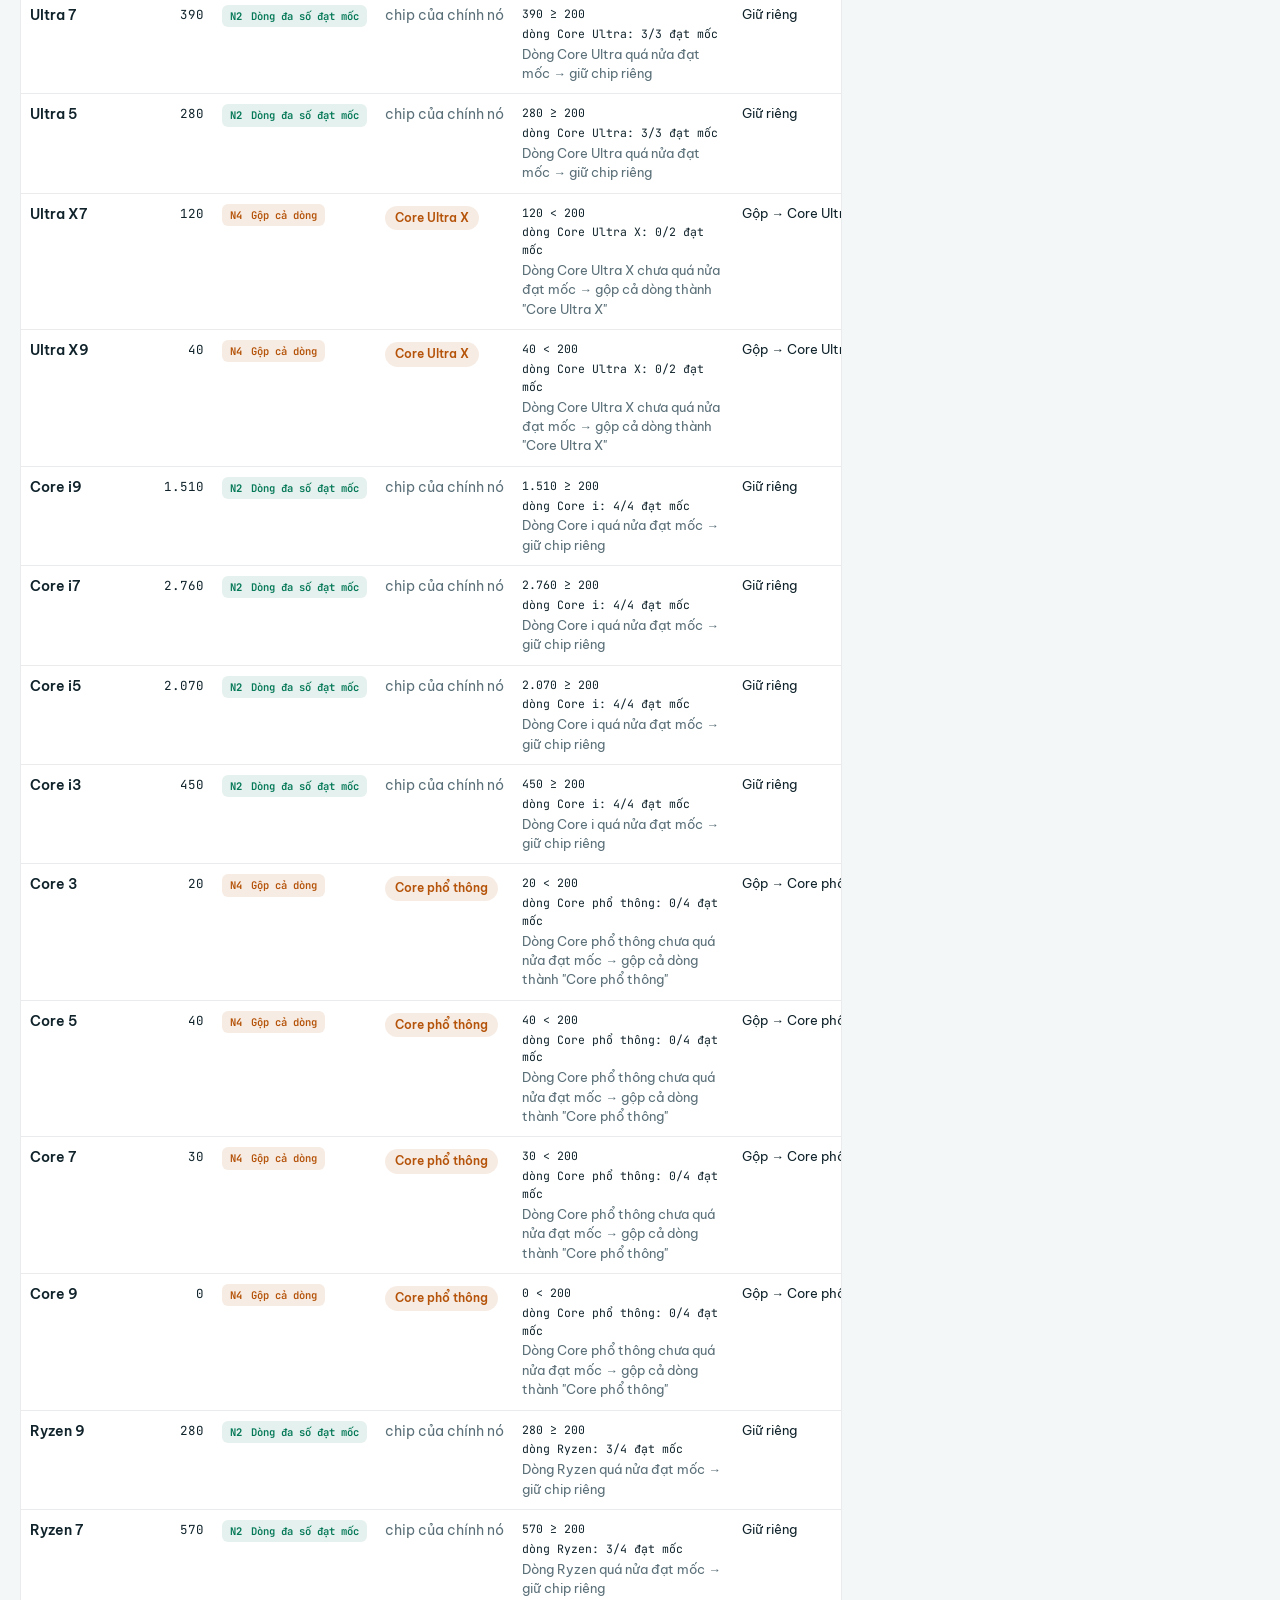
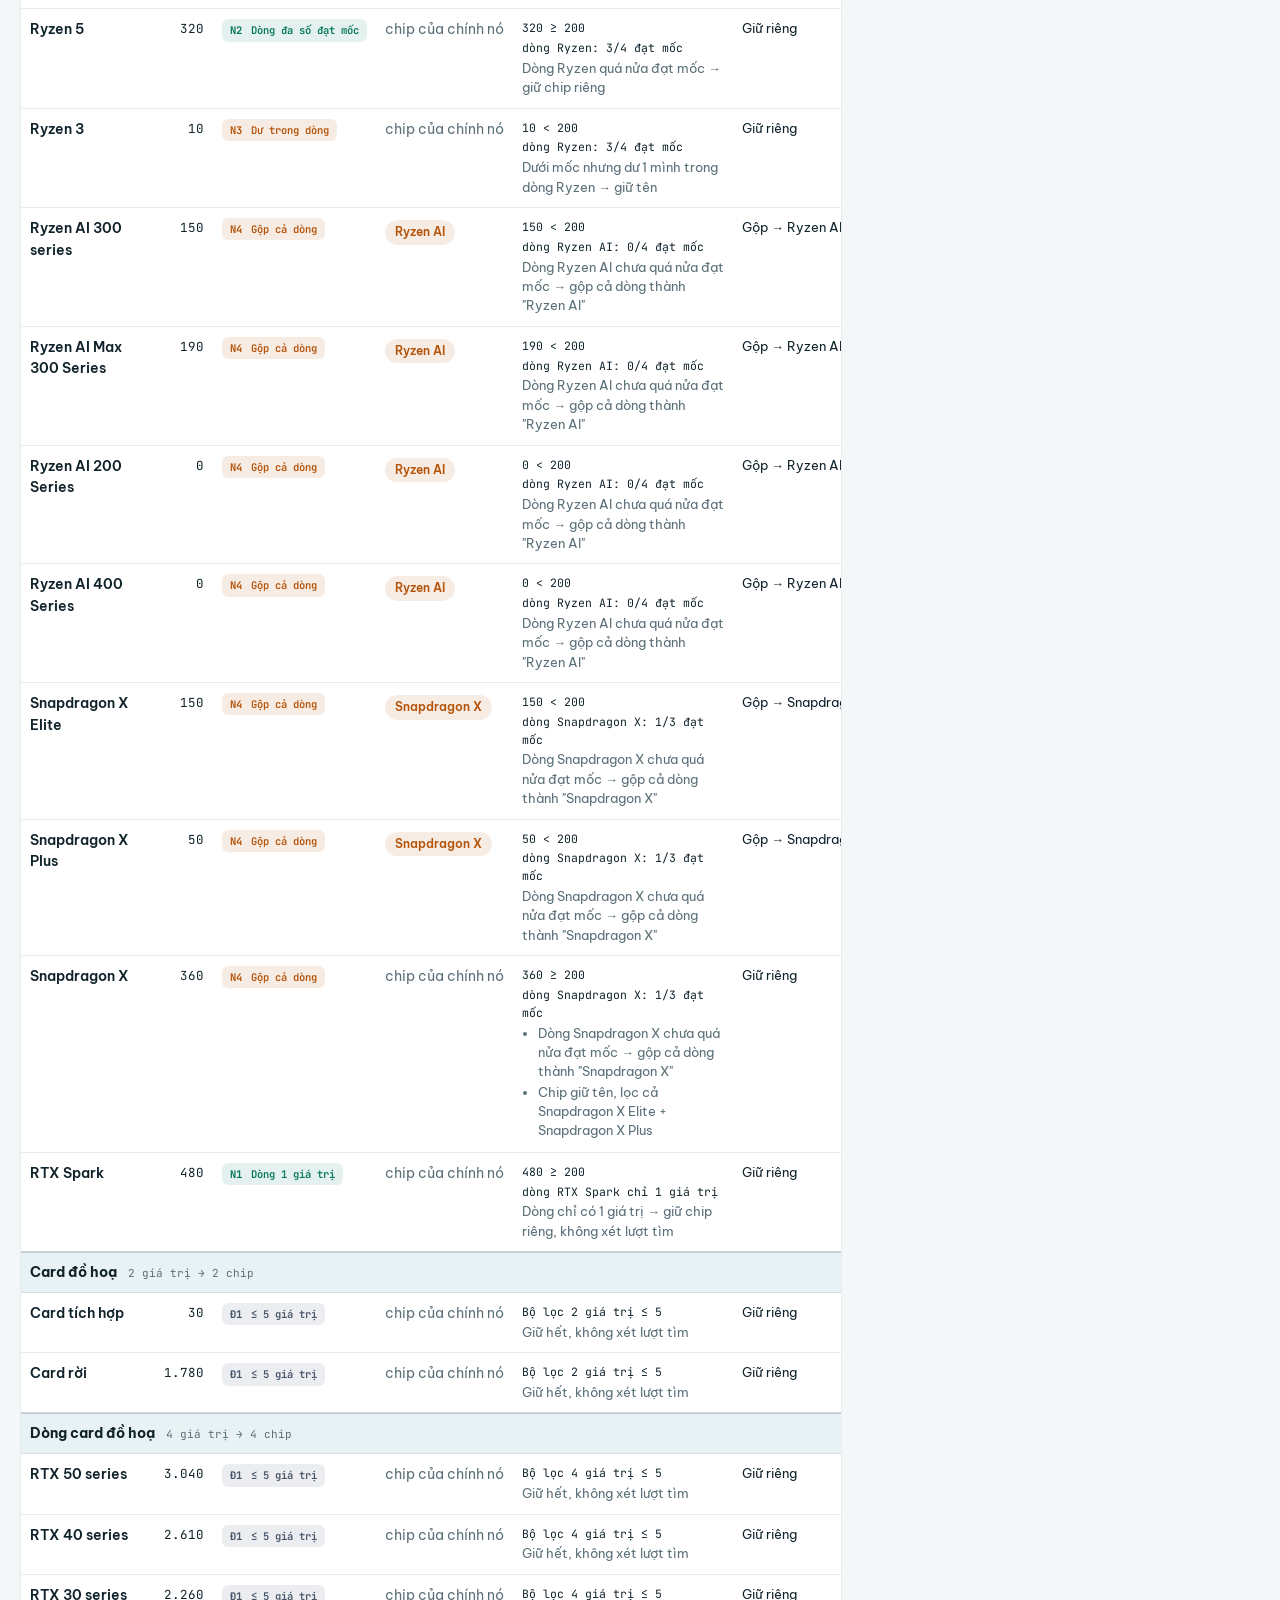
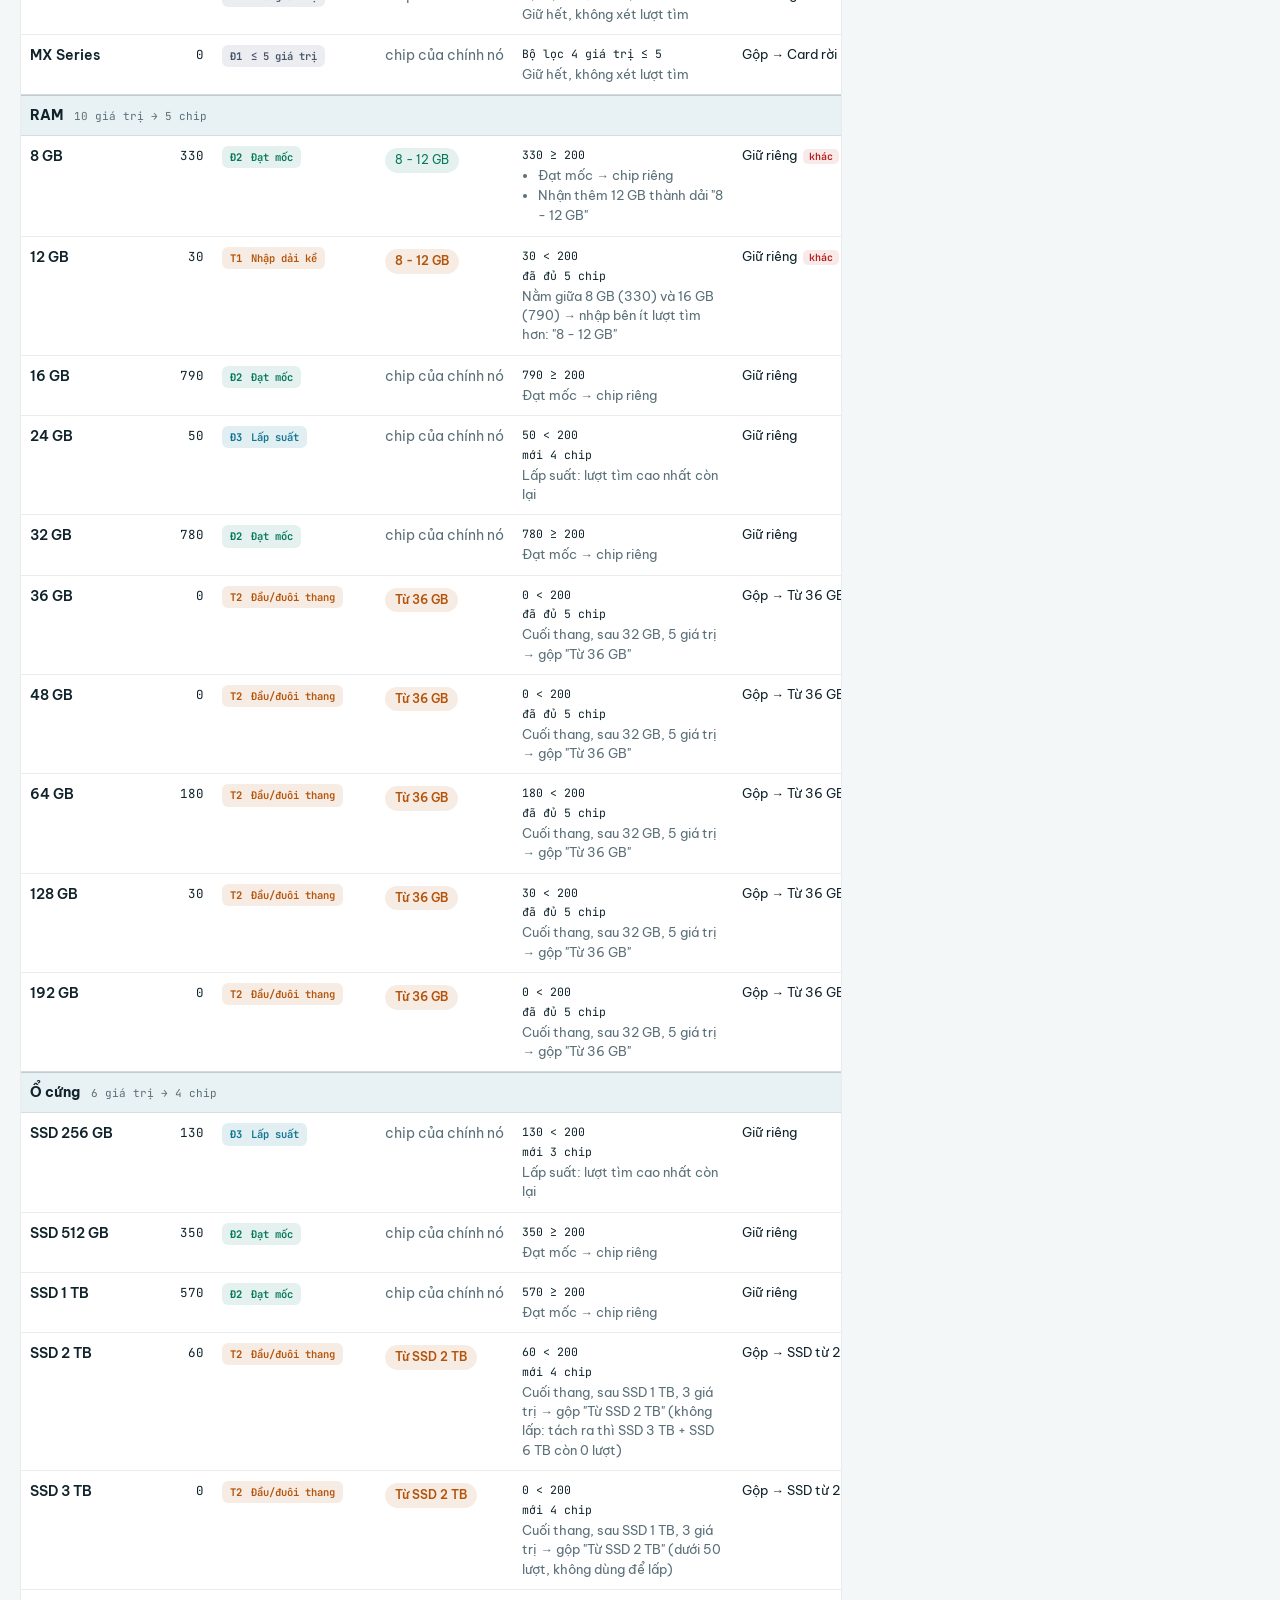
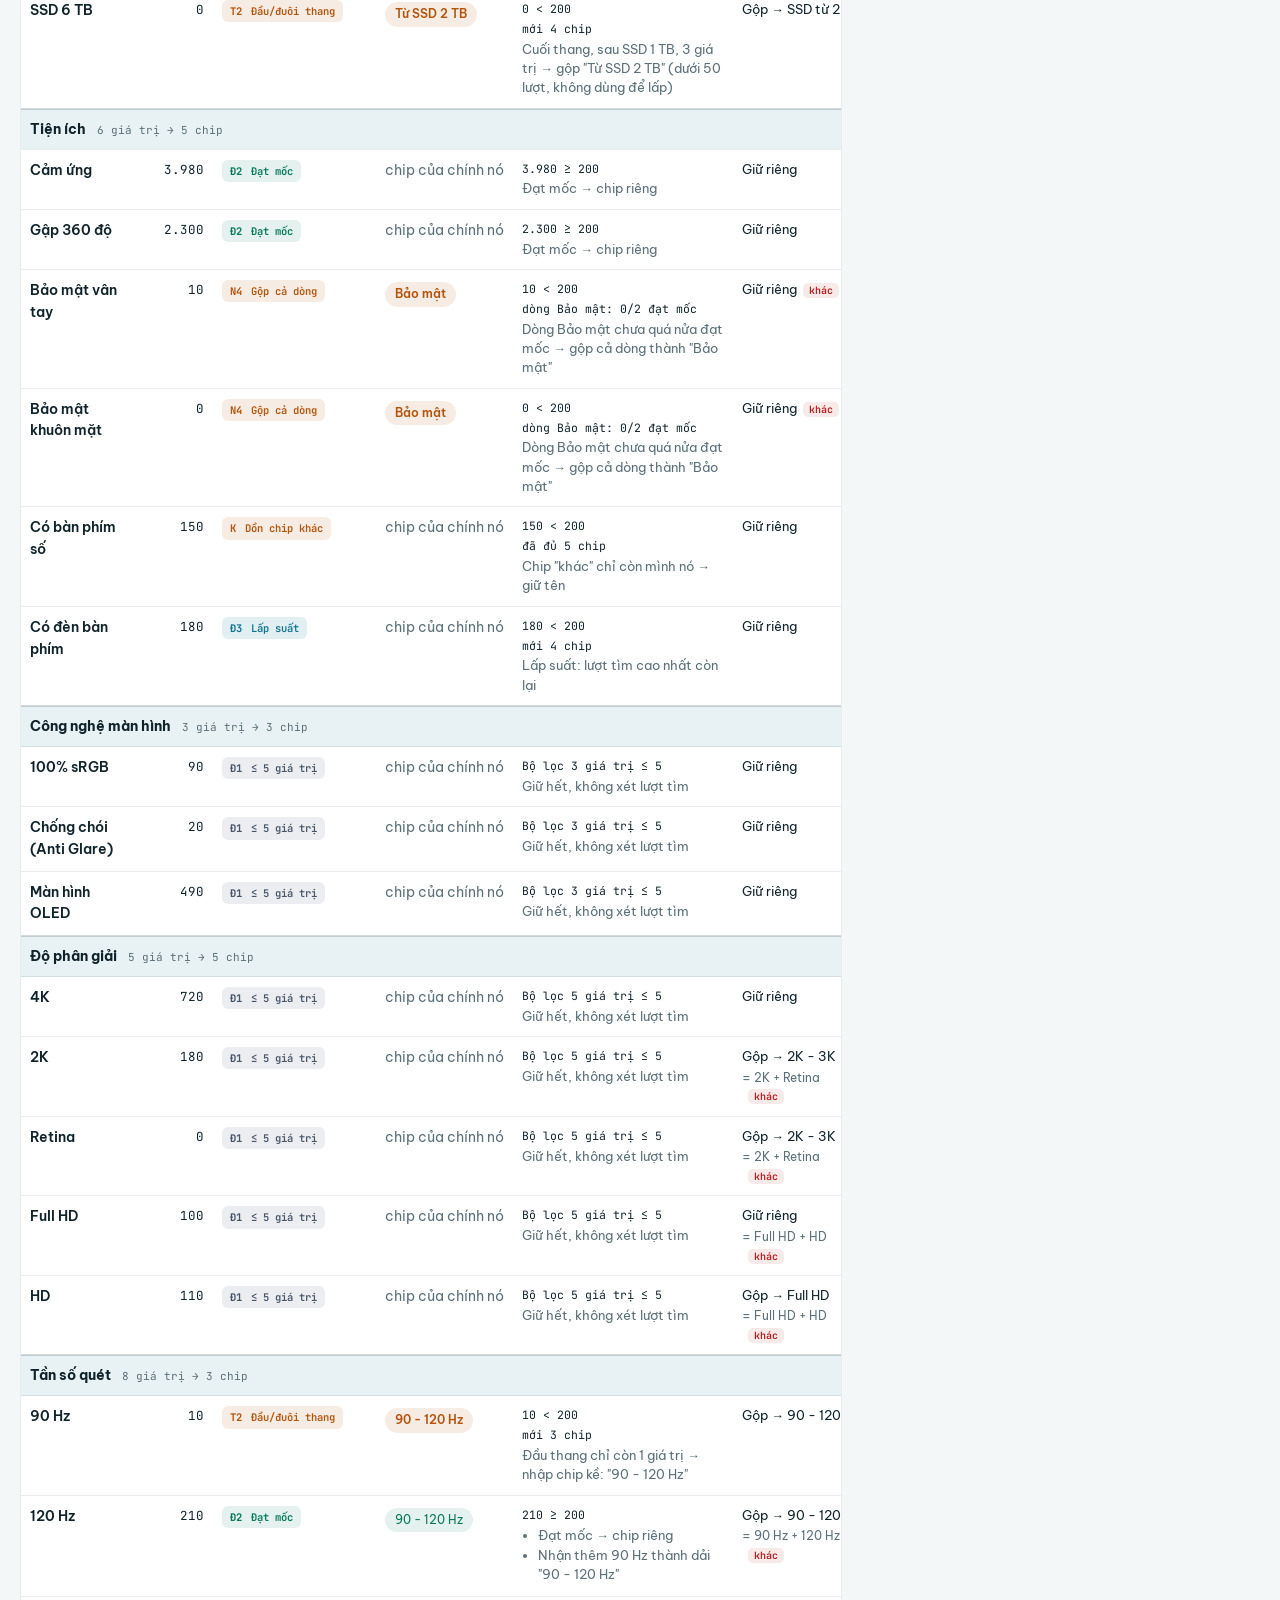
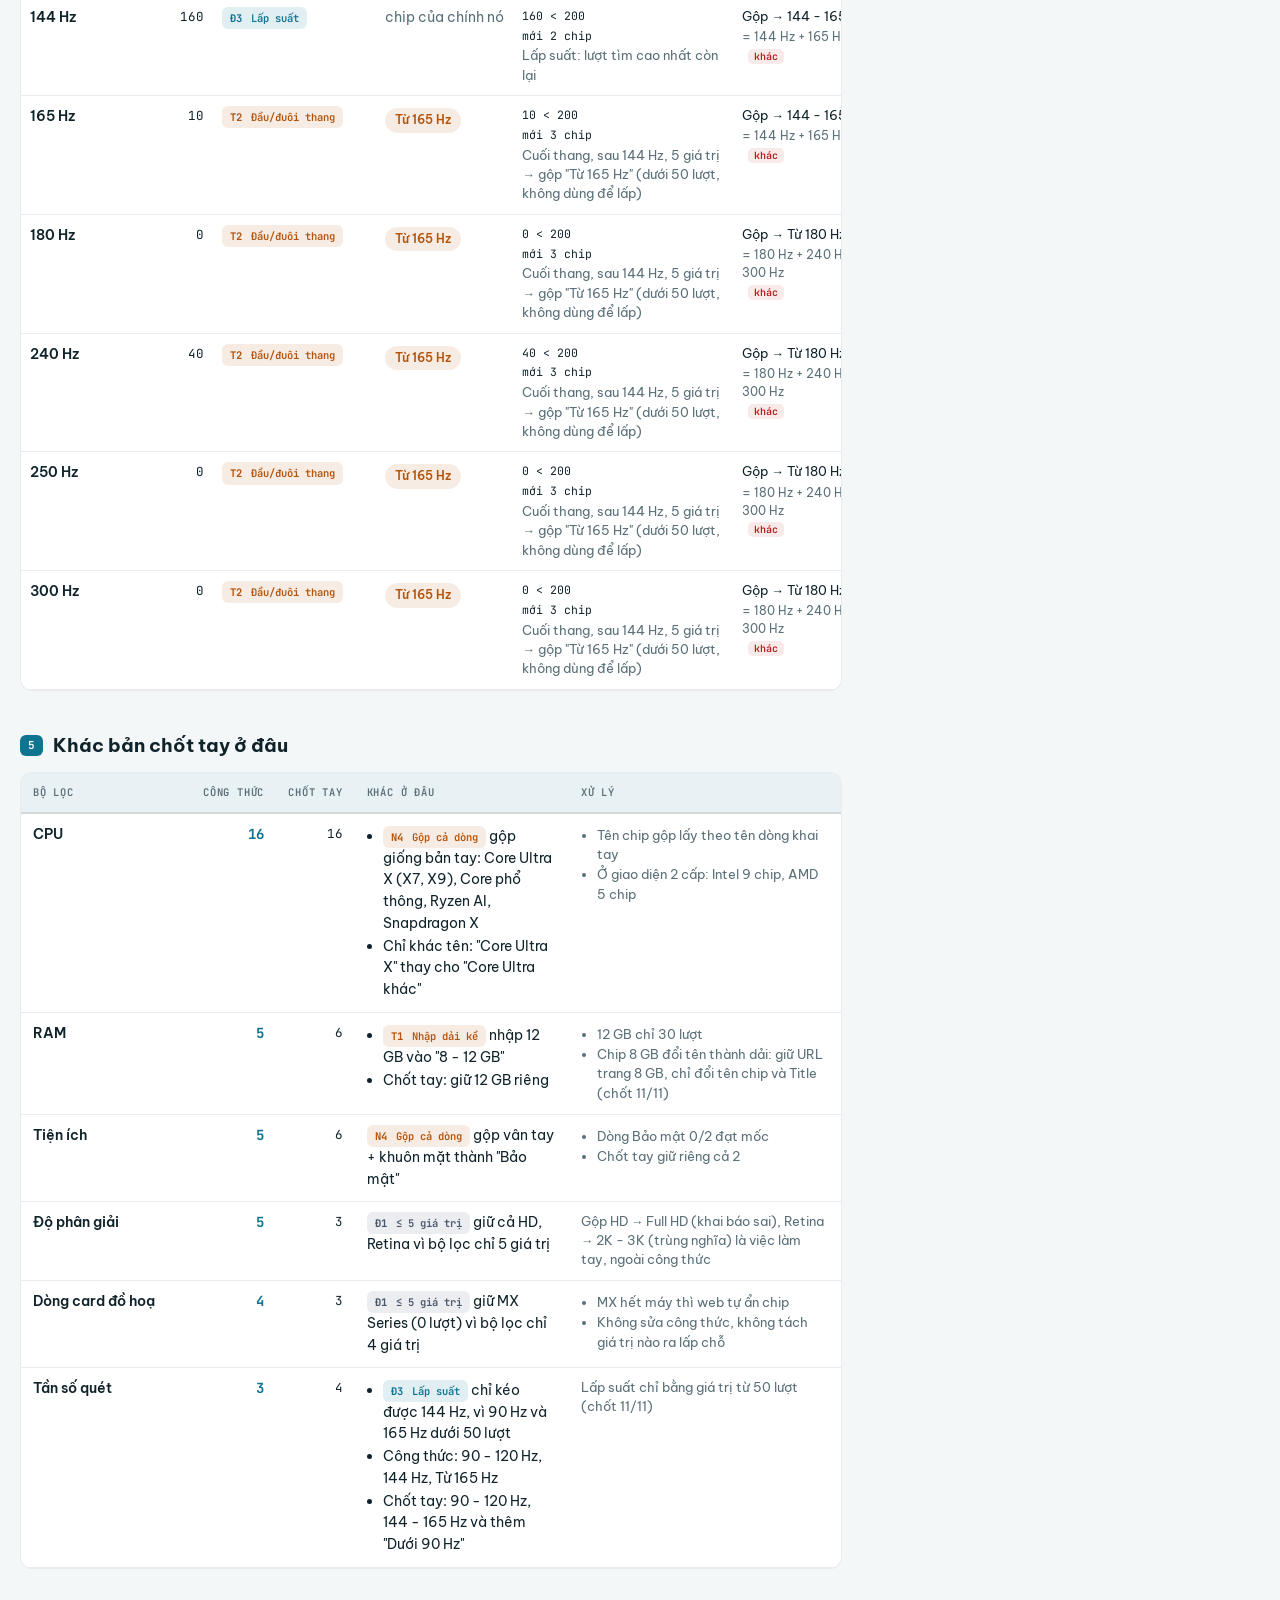
==== commit 2c79bd16: "fix: trang công thức bỏ chỗ trỏ tới mục đã xoá" ====
--- a/cong-thuc/index.html
+++ b/cong-thuc/index.html
@@ -1,8 +1,8 @@
 <!DOCTYPE html>
 <html lang="vi">
 <head>
+<meta name="robots" content="noindex, nofollow">
 <meta charset="UTF-8">
-<meta name="robots" content="noindex, nofollow">
 <meta name="viewport" content="width=device-width, initial-scale=1.0">
 <title>Công thức chọn chip — chạy thử Laptop</title>
 <!-- Trang tự chứa. Phụ thuộc mạng duy nhất: font Google (Be Vietnam Pro, JetBrains Mono); mất mạng thì dùng font hệ thống. -->
@@ -441,8 +441,8 @@
 <div class="tw"><div class="ts"><table>
 <thead><tr><th>Bộ lọc</th><th>Công thức</th><th>Chốt tay</th><th>Khác ở đâu</th><th>Xử lý</th></tr></thead>
 <tbody>
-<tr><td class="attr">CPU</td><td class="num strong">16</td><td class="num">16</td><td><ul class="bl"><li><span class="badge badge--merge"><b>N4</b> Gộp cả dòng</span> gộp giống bản tay: Core Ultra X (X7, X9), Core phổ thông, Ryzen AI, Snapdragon X</li><li>Chỉ khác tên: "Core Ultra X" thay cho "Core Ultra khác"</li></ul></td><td class="why"><ul class="bl"><li>Tên chip gộp lấy theo tên dòng khai tay</li><li>Ở giao diện 2 cấp: Intel 9 chip, AMD 5 chip (mục 6)</li></ul></td></tr>
-<tr><td class="attr">RAM</td><td class="num strong">5</td><td class="num">6</td><td><ul class="bl"><li><span class="badge badge--merge"><b>T1</b> Nhập dải kề</span> nhập 12 GB vào "8 - 12 GB"</li><li>Chốt tay: giữ 12 GB riêng</li></ul></td><td class="why"><ul class="bl"><li>12 GB chỉ 30 lượt</li><li>Chip 8 GB đổi tên thành dải, xem mục 5 chỗ 2</li></ul></td></tr>
+<tr><td class="attr">CPU</td><td class="num strong">16</td><td class="num">16</td><td><ul class="bl"><li><span class="badge badge--merge"><b>N4</b> Gộp cả dòng</span> gộp giống bản tay: Core Ultra X (X7, X9), Core phổ thông, Ryzen AI, Snapdragon X</li><li>Chỉ khác tên: "Core Ultra X" thay cho "Core Ultra khác"</li></ul></td><td class="why"><ul class="bl"><li>Tên chip gộp lấy theo tên dòng khai tay</li><li>Ở giao diện 2 cấp: Intel 9 chip, AMD 5 chip</li></ul></td></tr>
+<tr><td class="attr">RAM</td><td class="num strong">5</td><td class="num">6</td><td><ul class="bl"><li><span class="badge badge--merge"><b>T1</b> Nhập dải kề</span> nhập 12 GB vào "8 - 12 GB"</li><li>Chốt tay: giữ 12 GB riêng</li></ul></td><td class="why"><ul class="bl"><li>12 GB chỉ 30 lượt</li><li>Chip 8 GB đổi tên thành dải: giữ URL trang 8 GB, chỉ đổi tên chip và Title (chốt 11/11)</li></ul></td></tr>
 <tr><td class="attr">Tiện ích</td><td class="num strong">5</td><td class="num">6</td><td><span class="badge badge--merge"><b>N4</b> Gộp cả dòng</span> gộp vân tay + khuôn mặt thành "Bảo mật"</td><td class="why"><ul class="bl"><li>Dòng Bảo mật 0/2 đạt mốc</li><li>Chốt tay giữ riêng cả 2</li></ul></td></tr>
 <tr><td class="attr">Độ phân giải</td><td class="num strong">5</td><td class="num">3</td><td><span class="badge badge--base"><b>Đ1</b> ≤ 5 giá trị</span> giữ cả HD, Retina vì bộ lọc chỉ 5 giá trị</td><td class="why">Gộp HD → Full HD (khai báo sai), Retina → 2K - 3K (trùng nghĩa) là việc làm tay, ngoài công thức</td></tr>
 <tr><td class="attr">Dòng card đồ hoạ</td><td class="num strong">4</td><td class="num">3</td><td><span class="badge badge--base"><b>Đ1</b> ≤ 5 giá trị</span> giữ MX Series (0 lượt) vì bộ lọc chỉ 4 giá trị</td><td class="why"><ul class="bl"><li>MX hết máy thì web tự ẩn chip</li><li>Không sửa công thức, không tách giá trị nào ra lấp chỗ</li></ul></td></tr>
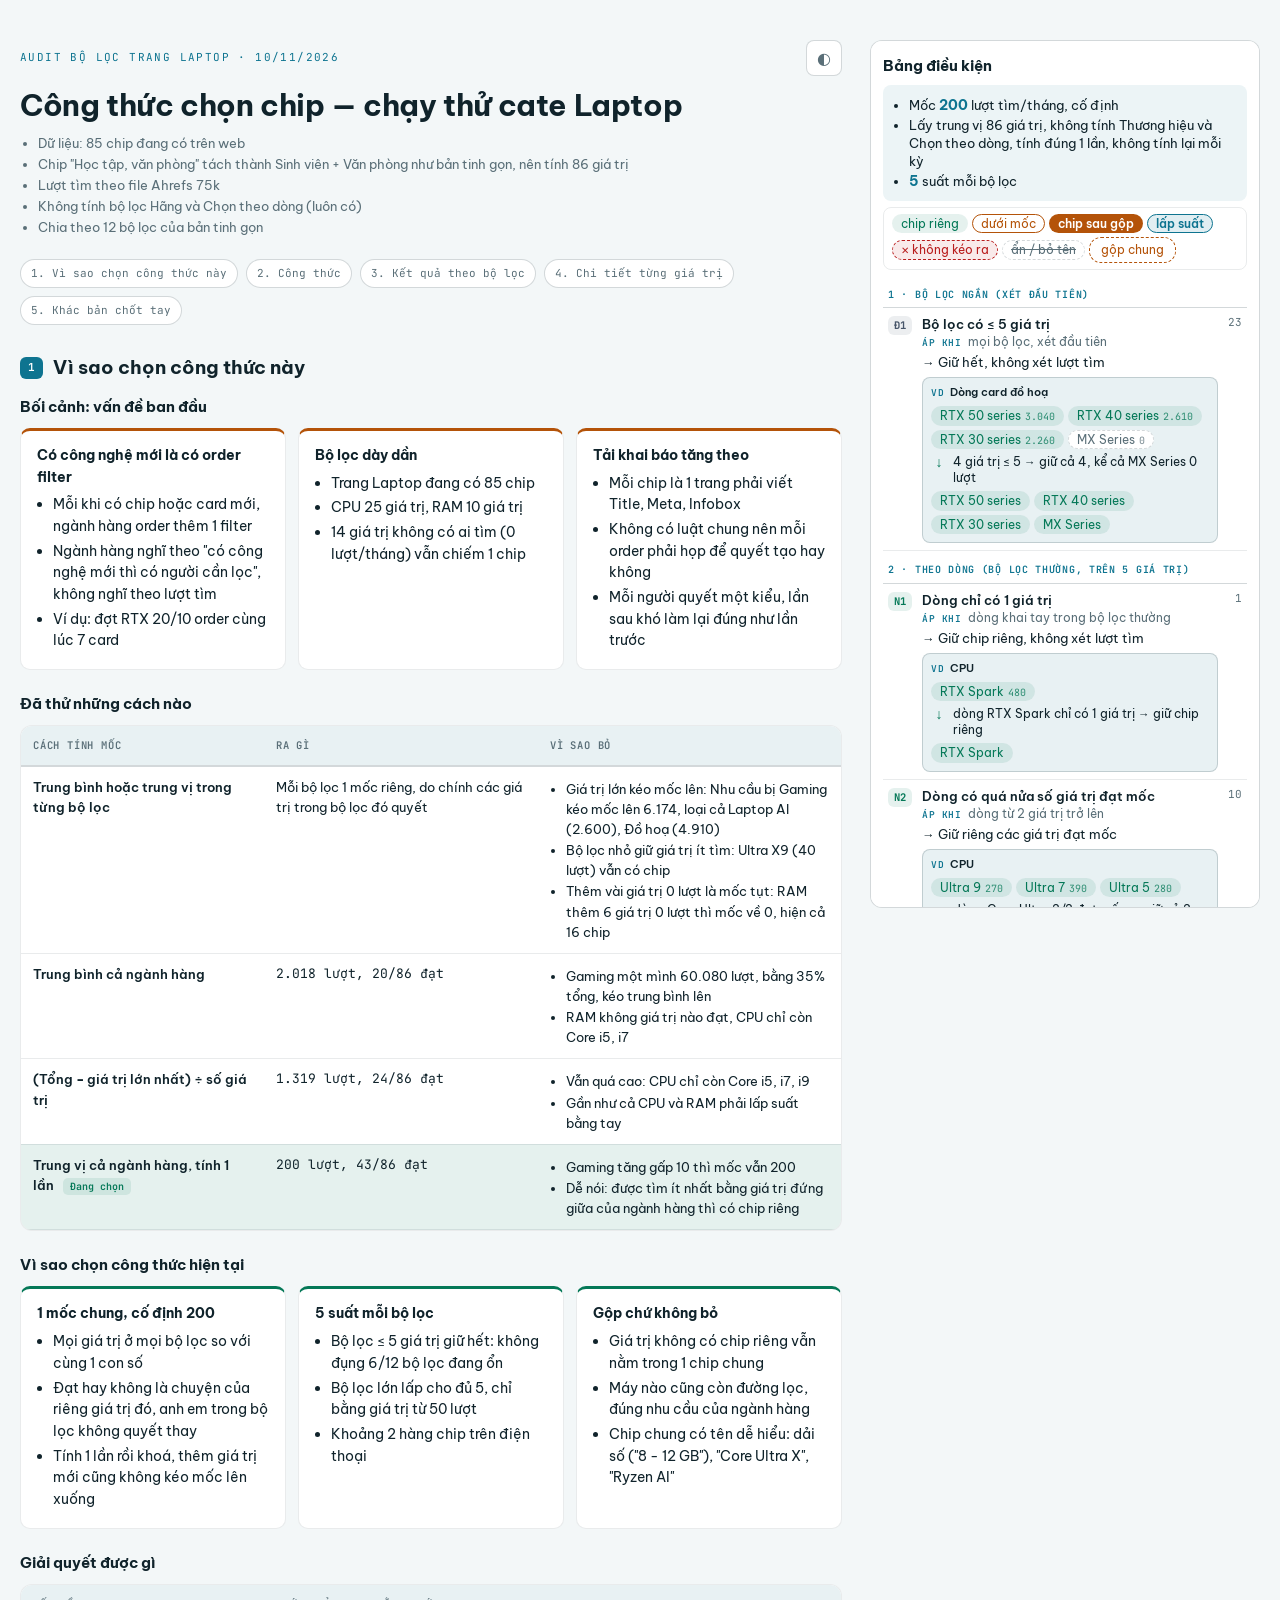
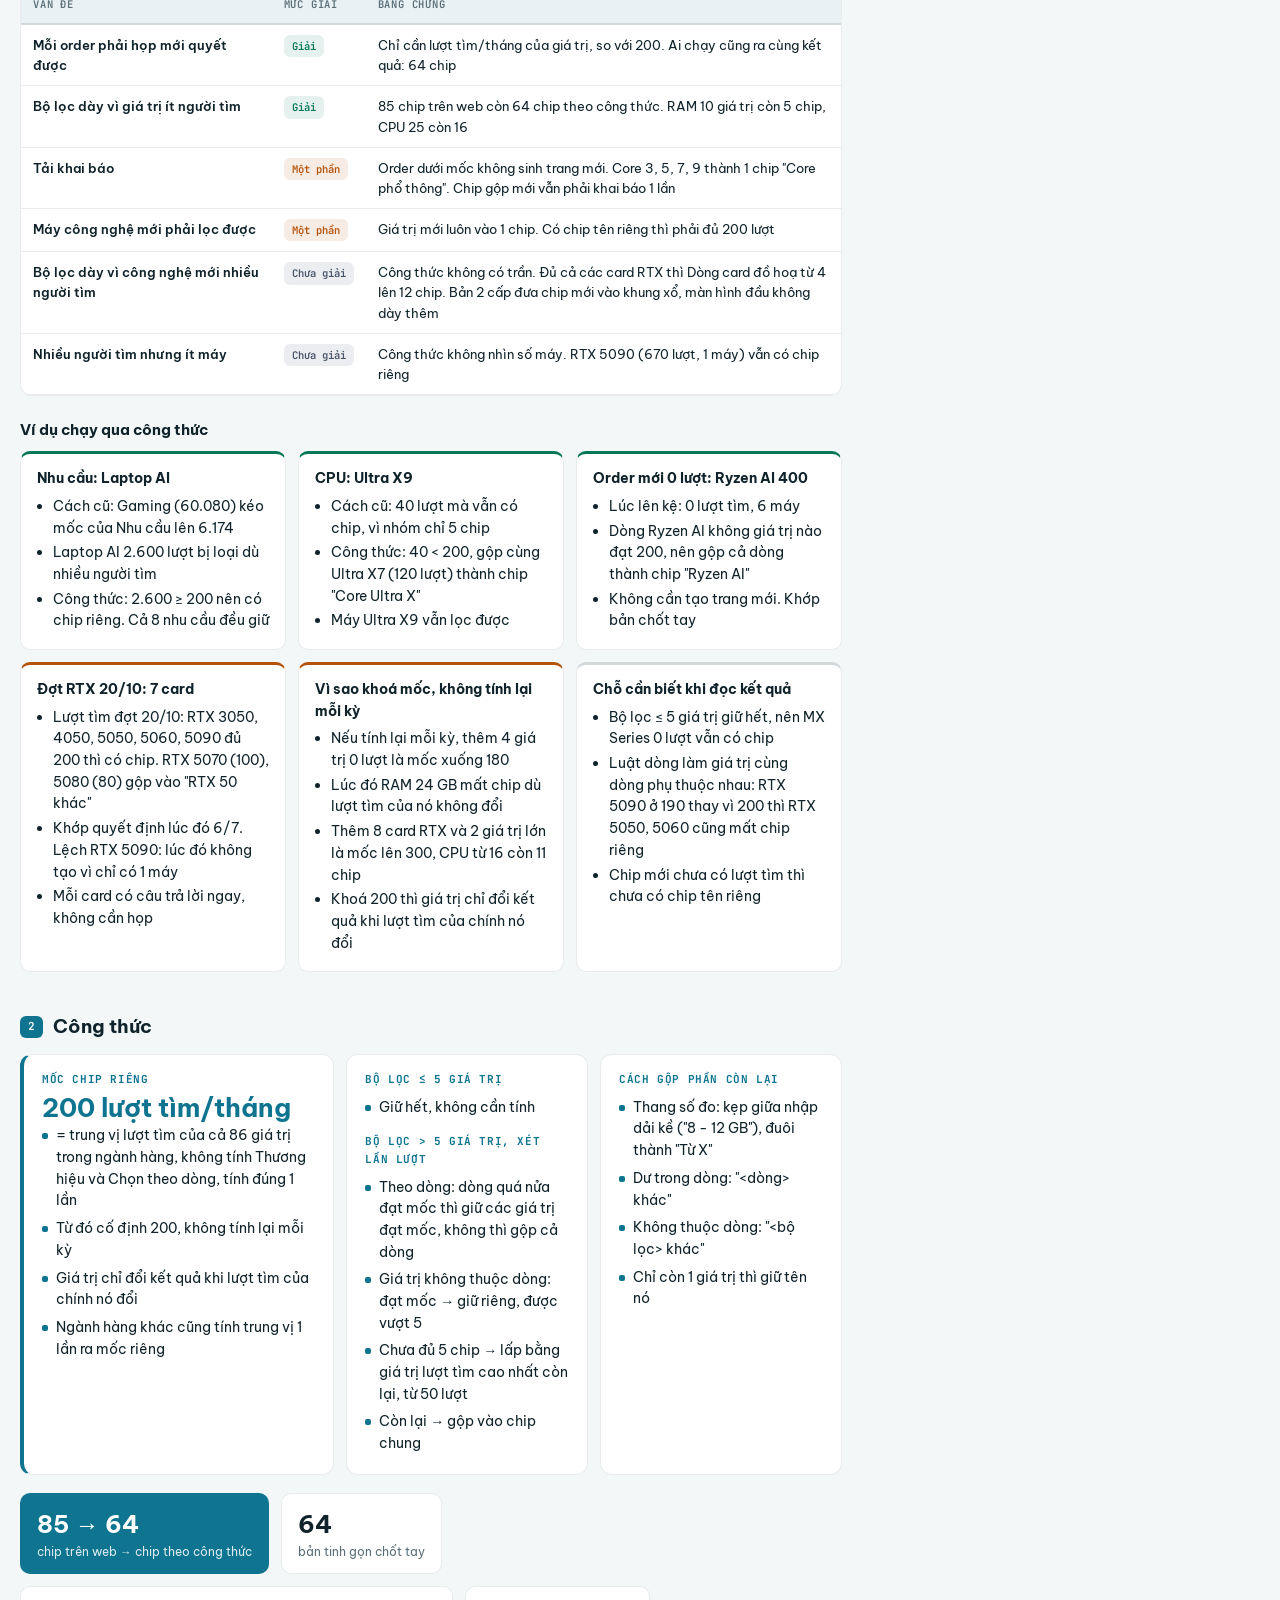
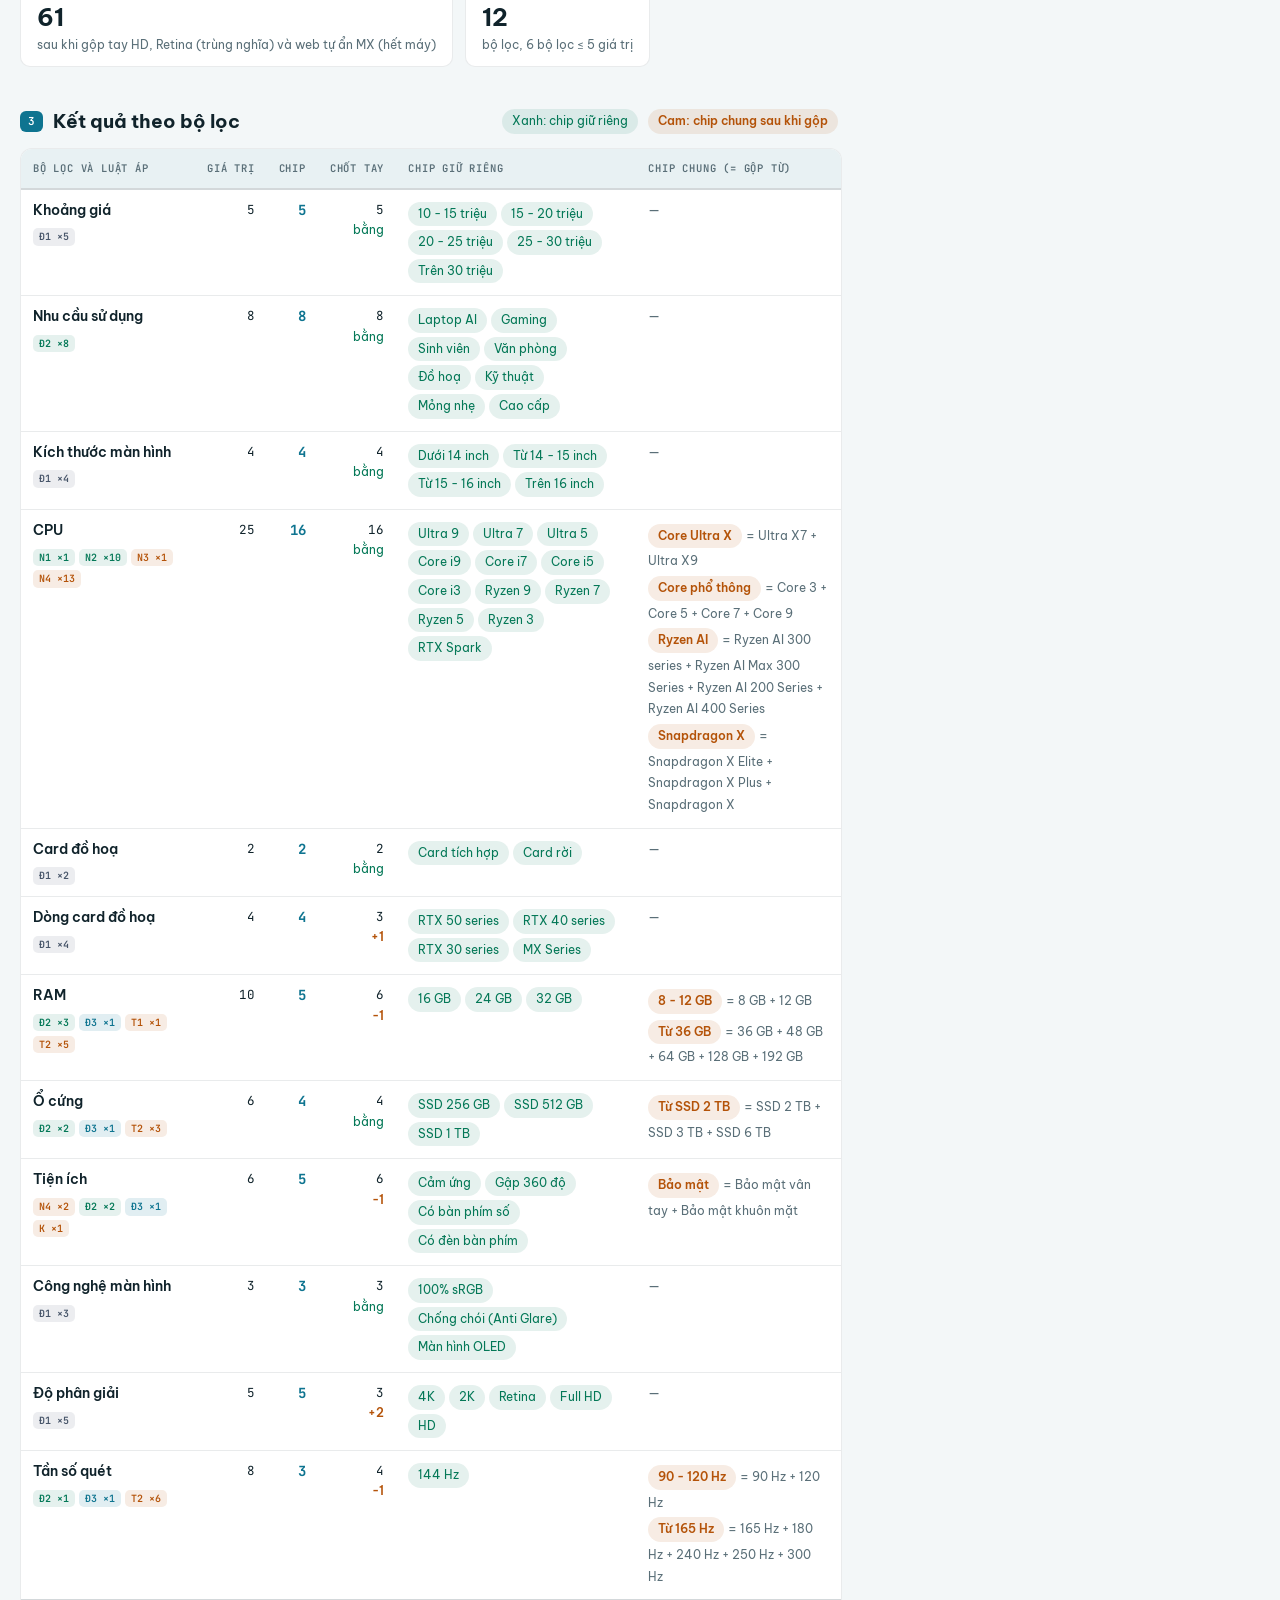
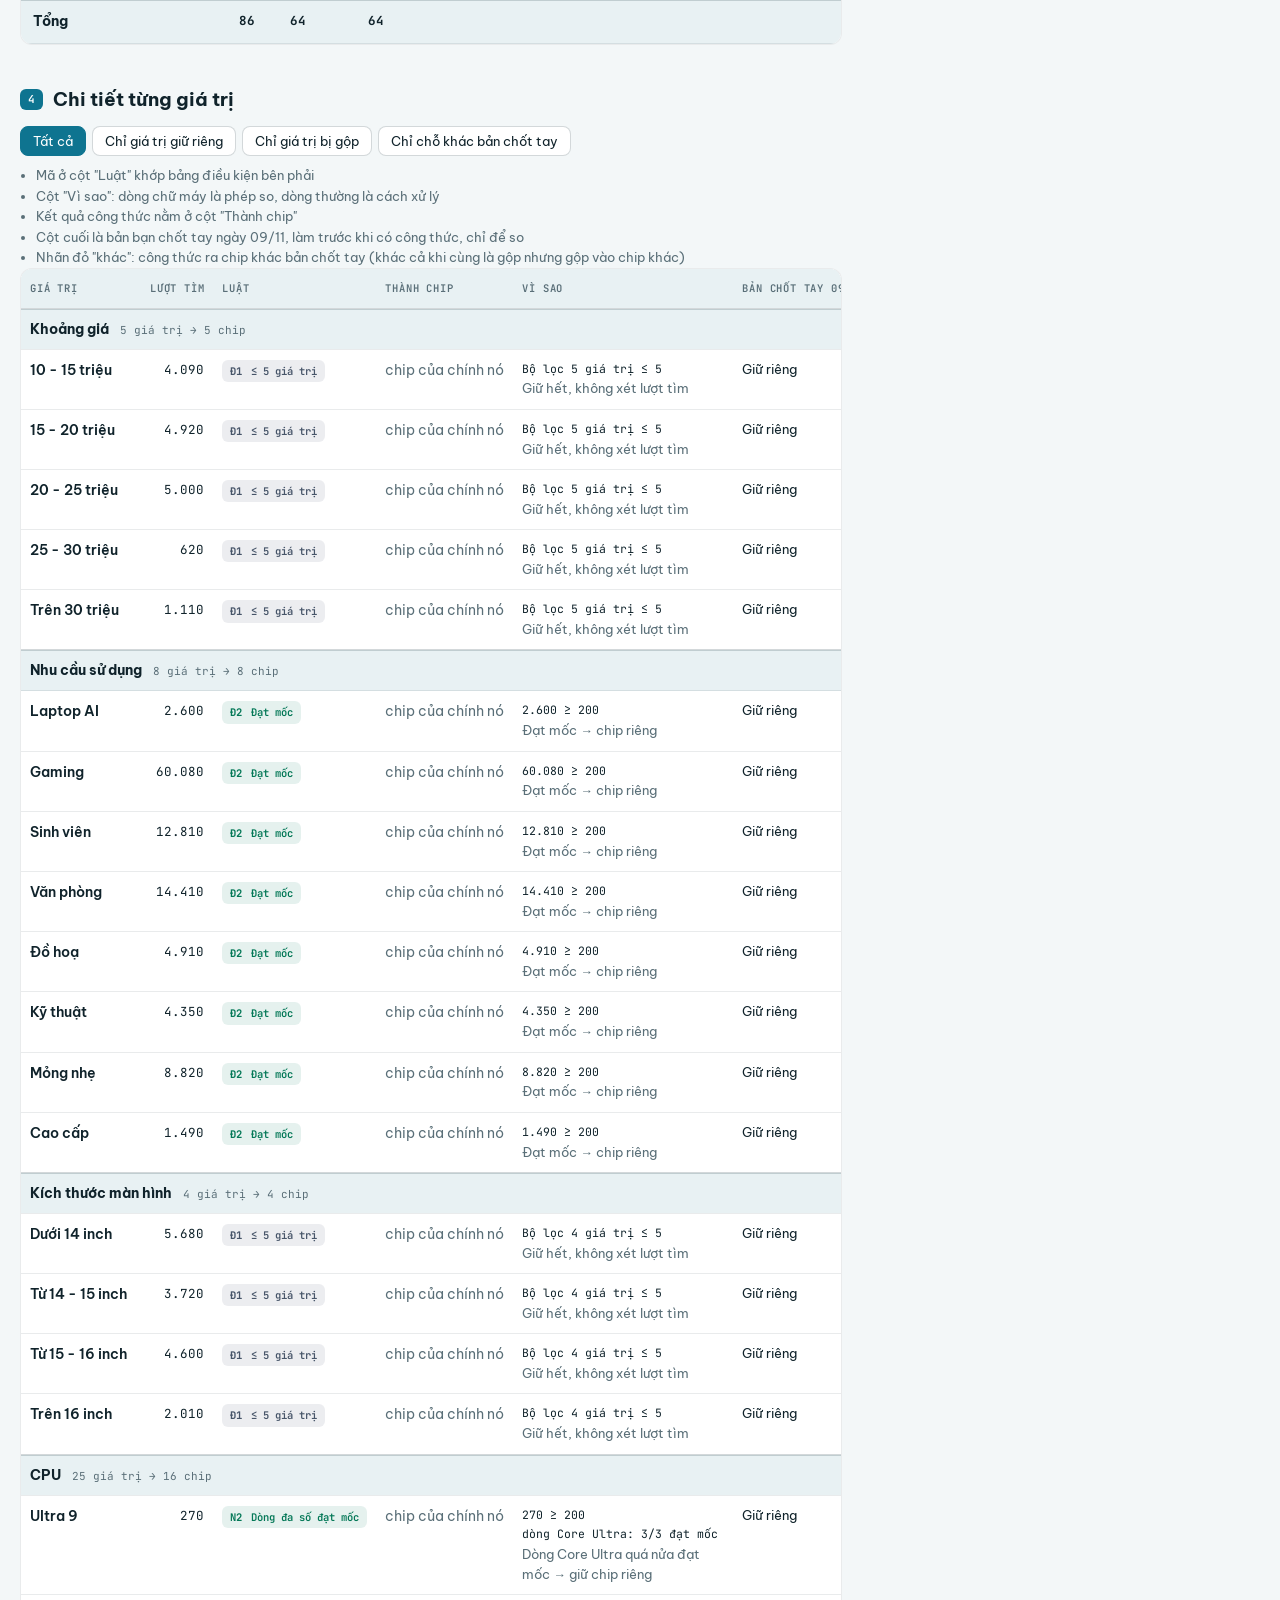
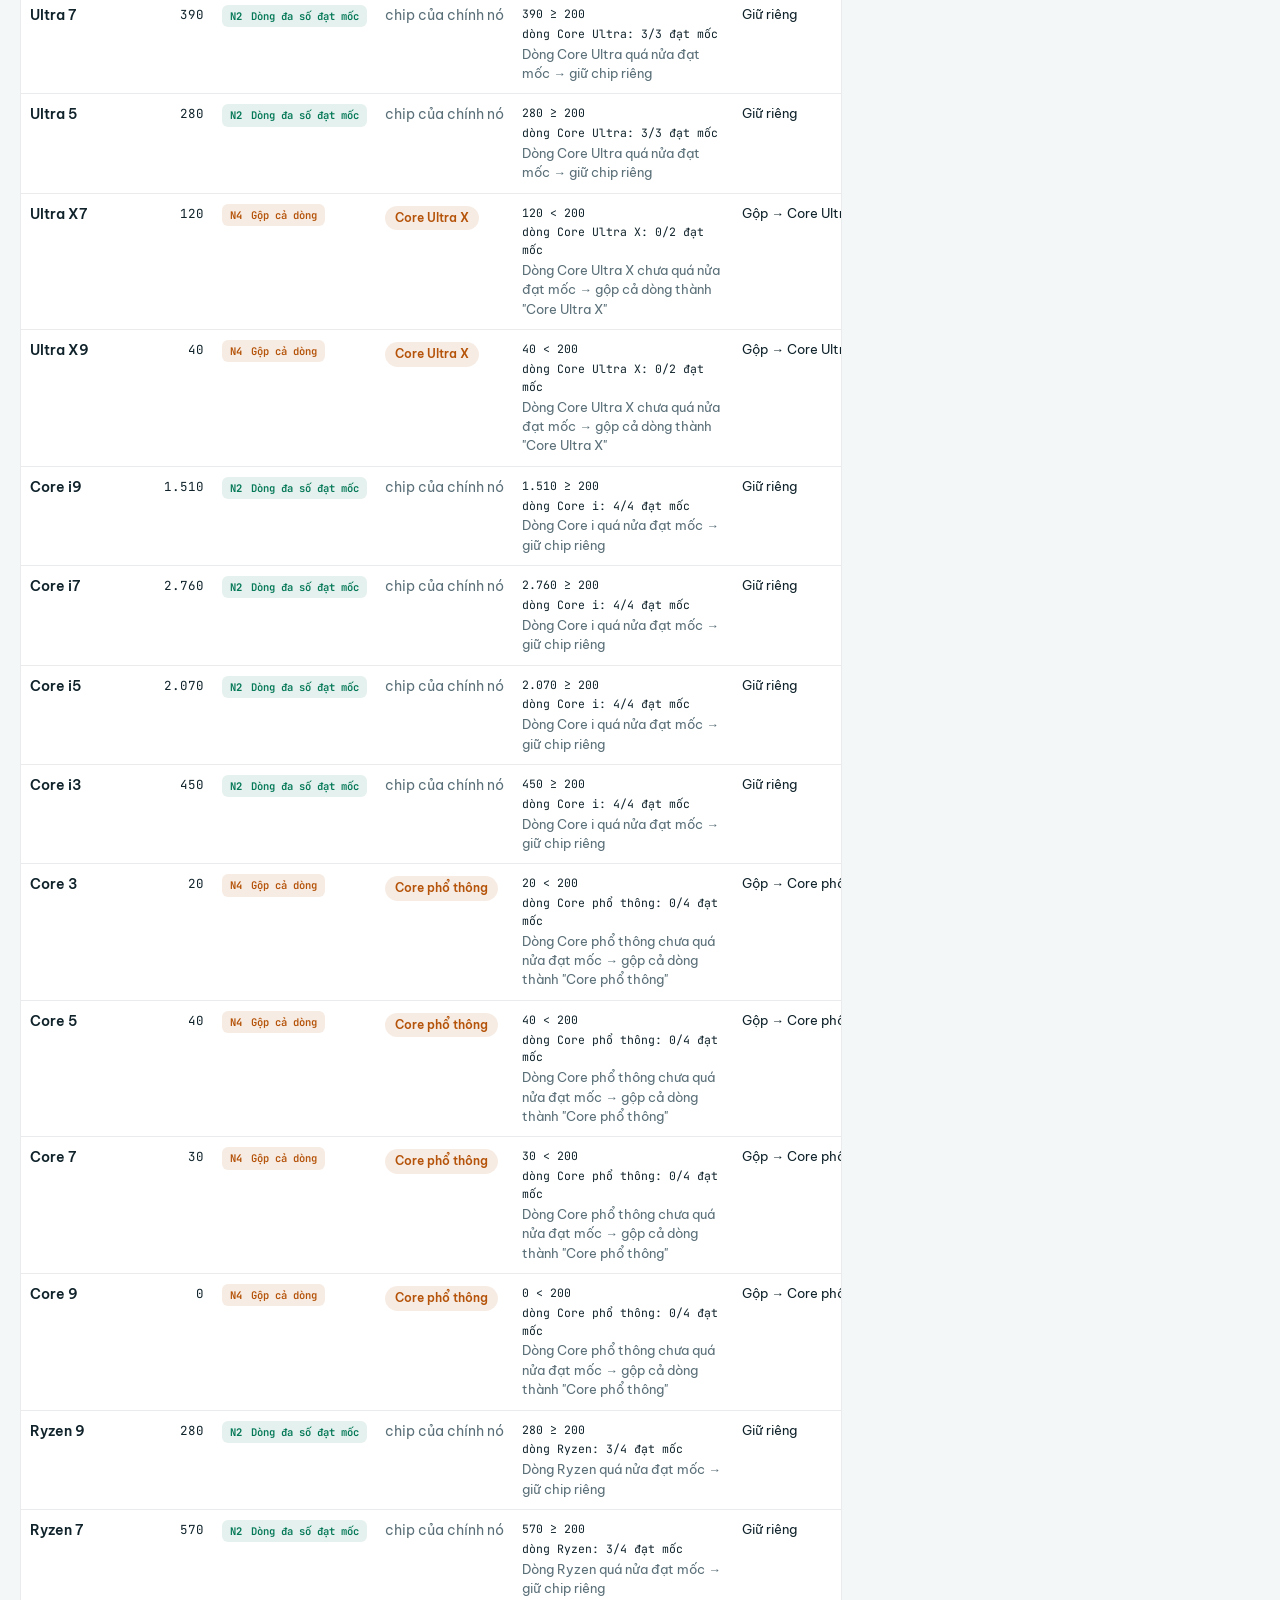
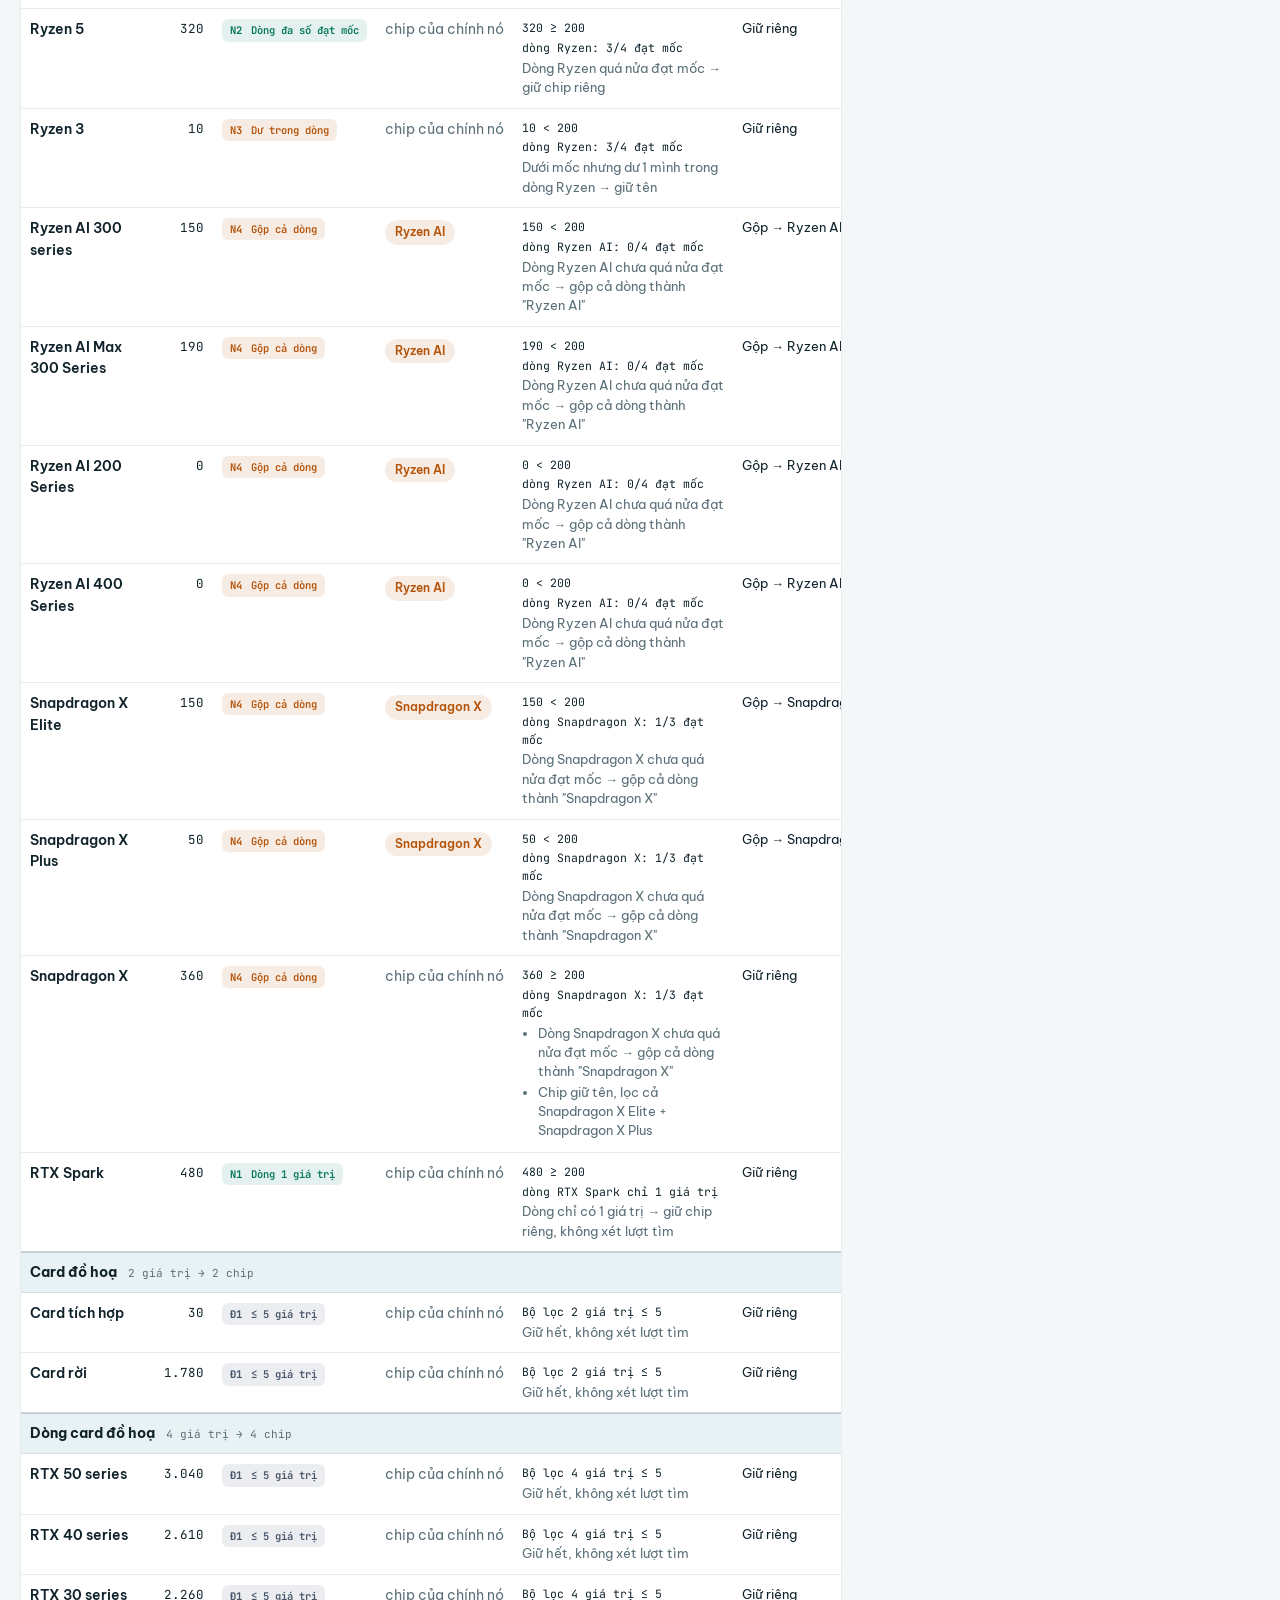
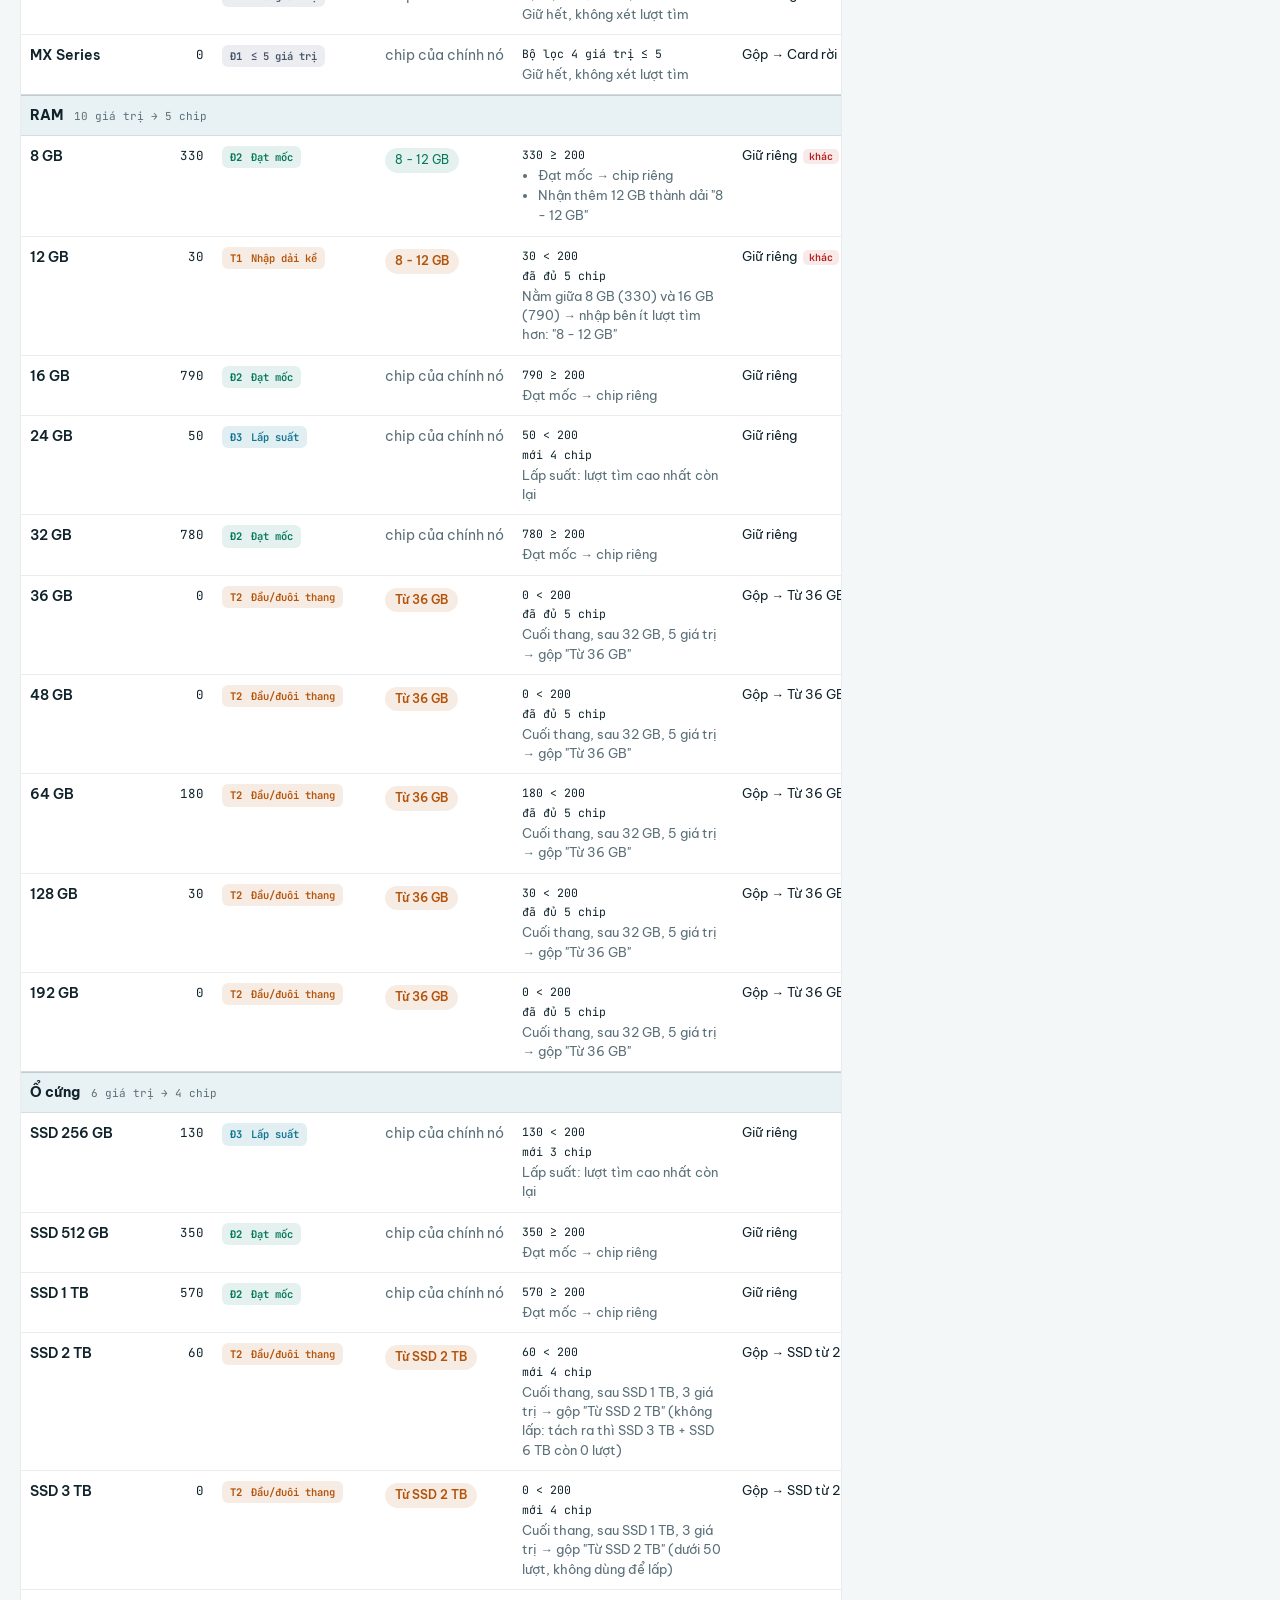
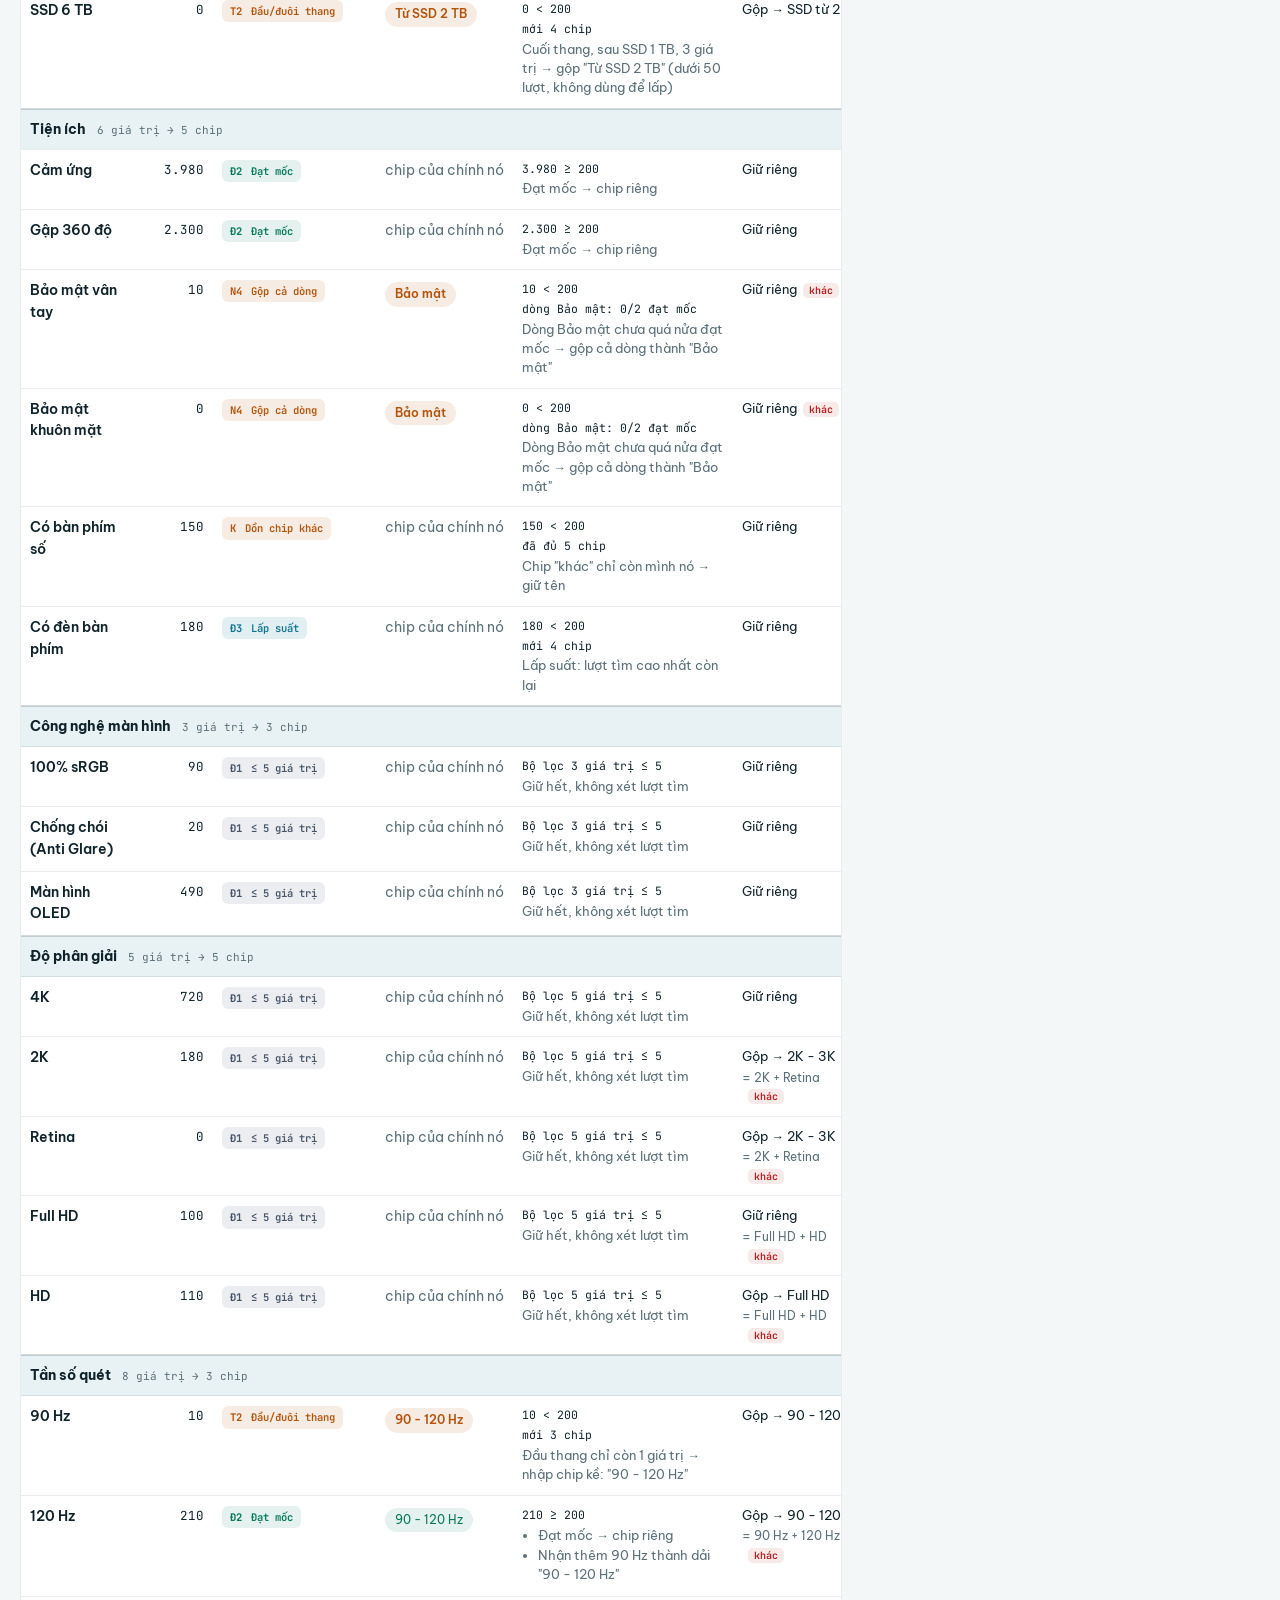
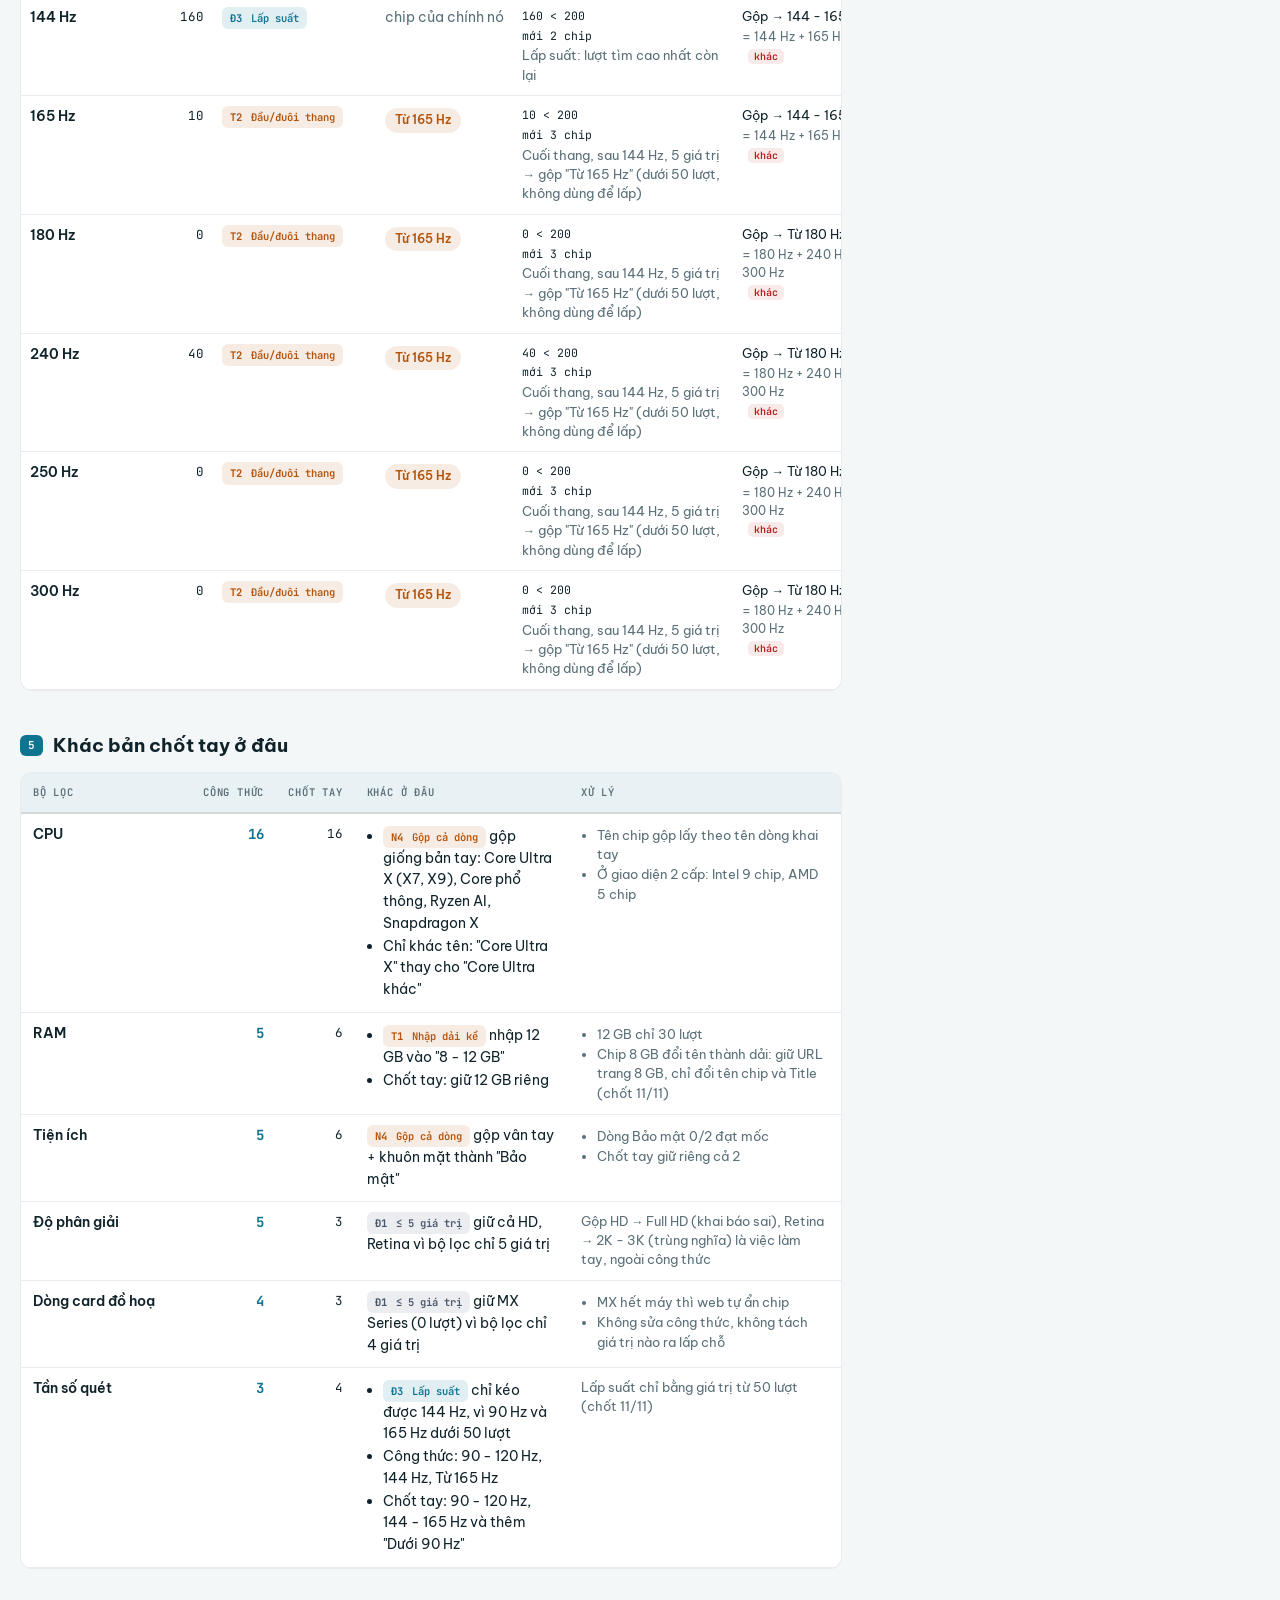
==== commit 0ce89883: "fix: mốc chip không tính Thương hiệu và Chọn theo dòng" ====
--- a/cong-thuc/index.html
+++ b/cong-thuc/index.html
@@ -207,7 +207,7 @@
 <section id="cong-thuc">
 <div class="label"><span class="n">2</span><h2>Công thức</h2></div>
 <div class="rule">
-<div class="step step--hero"><b>MỐC CHIP RIÊNG</b><div class="big">200 lượt tìm/tháng</div><ul><li>= trung vị lượt tìm của cả 86 giá trị trong ngành hàng, tính đúng 1 lần</li><li>Từ đó cố định 200, không tính lại mỗi kỳ</li><li>Giá trị chỉ đổi kết quả khi lượt tìm của chính nó đổi</li><li>Ngành hàng khác cũng tính trung vị 1 lần ra mốc riêng</li></ul></div>
+<div class="step step--hero"><b>MỐC CHIP RIÊNG</b><div class="big">200 lượt tìm/tháng</div><ul><li>= trung vị lượt tìm của cả 86 giá trị trong ngành hàng, không tính Thương hiệu và Chọn theo dòng, tính đúng 1 lần</li><li>Từ đó cố định 200, không tính lại mỗi kỳ</li><li>Giá trị chỉ đổi kết quả khi lượt tìm của chính nó đổi</li><li>Ngành hàng khác cũng tính trung vị 1 lần ra mốc riêng</li></ul></div>
 <div class="step"><b>BỘ LỌC ≤ 5 GIÁ TRỊ</b><ul><li>Giữ hết, không cần tính</li></ul><b style="margin-top:12px">BỘ LỌC &gt; 5 GIÁ TRỊ, XÉT LẦN LƯỢT</b><ul><li>Theo dòng: dòng quá nửa đạt mốc thì giữ các giá trị đạt mốc, không thì gộp cả dòng</li><li>Giá trị không thuộc dòng: đạt mốc → giữ riêng, được vượt 5</li><li>Chưa đủ 5 chip → lấp bằng giá trị lượt tìm cao nhất còn lại, từ 50 lượt</li><li>Còn lại → gộp vào chip chung</li></ul></div>
 <div class="step"><b>CÁCH GỘP PHẦN CÒN LẠI</b><ul><li>Thang số đo: kẹp giữa nhập dải kề ("8 - 12 GB"), đuôi thành "Từ X"</li><li>Dư trong dòng: "&lt;dòng&gt; khác"</li><li>Không thuộc dòng: "&lt;bộ lọc&gt; khác"</li><li>Chỉ còn 1 giá trị thì giữ tên nó</li></ul></div>
 </div>
@@ -452,7 +452,7 @@
 </div>
 <aside class="side" id="side" aria-label="Bảng điều kiện">
 <div class="side-h"><b>Bảng điều kiện</b><button class="side-x" id="sideClose" aria-label="Đóng bảng điều kiện">×</button></div>
-<div class="side-m"><ul class="bl"><li>Mốc <b>200</b> lượt tìm/tháng, cố định</li><li>Lấy trung vị 86 giá trị, tính đúng 1 lần, không tính lại mỗi kỳ</li><li><b>5</b> suất mỗi bộ lọc</li></ul></div>
+<div class="side-m"><ul class="bl"><li>Mốc <b>200</b> lượt tìm/tháng, cố định</li><li>Lấy trung vị 86 giá trị, không tính Thương hiệu và Chọn theo dòng, tính đúng 1 lần, không tính lại mỗi kỳ</li><li><b>5</b> suất mỗi bộ lọc</li></ul></div>
 <div class="vleg"><span class="vc vc--keep">chip riêng</span><span class="vc vc--in">dưới mốc</span><span class="vc vc--new">chip sau gộp</span><span class="vc vc--fill">lấp suất</span><span class="vc vc--no">không kéo ra</span><span class="vc vc--off">ẩn / bỏ tên</span><span class="vg vg--leg"><span class="vc vc--in">gộp chung</span></span></div>
 <table class="rt"><tbody><tr class="sec"><td colspan="3">1 · Bộ lọc ngắn (xét đầu tiên)</td></tr><tr data-ma="Đ1" tabindex="0" aria-pressed="false"><td><span class="badge badge--base" title="≤ 5 giá trị"><b>Đ1</b></span></td><td><div class="c">Bộ lọc có ≤ 5 giá trị</div><div class="ctx"><span>Áp khi</span> mọi bộ lọc, xét đầu tiên</div><div class="r">→ Giữ hết, không xét lượt tìm</div><div class="vd vd--ok"><div class="vh"><span class="vt">VD</span><b>Dòng card đồ hoạ</b></div><div class="vr"><span class="vc vc--keep">RTX 50 series<i>3.040</i></span><span class="vc vc--keep">RTX 40 series<i>2.610</i></span><span class="vc vc--keep">RTX 30 series<i>2.260</i></span><span class="vc vc--zero">MX Series<i>0</i></span></div><div class="va"><span class="vi" aria-hidden="true">↓</span><span>4 giá trị ≤ 5 → giữ cả 4, kể cả MX Series 0 lượt</span></div><div class="vr"><span class="vc vc--keep">RTX 50 series</span><span class="vc vc--keep">RTX 40 series</span><span class="vc vc--keep">RTX 30 series</span><span class="vc vc--keep">MX Series</span></div></div></td><td class="cn">23</td></tr><tr class="sec"><td colspan="3">2 · Theo dòng (bộ lọc thường, trên 5 giá trị)</td></tr><tr data-ma="N1" tabindex="0" aria-pressed="false"><td><span class="badge badge--ok" title="Dòng 1 giá trị"><b>N1</b></span></td><td><div class="c">Dòng chỉ có 1 giá trị</div><div class="ctx"><span>Áp khi</span> dòng khai tay trong bộ lọc thường</div><div class="r">→ Giữ chip riêng, không xét lượt tìm</div><div class="vd vd--ok"><div class="vh"><span class="vt">VD</span><b>CPU</b></div><div class="vr"><span class="vc vc--keep">RTX Spark<i>480</i></span></div><div class="va"><span class="vi" aria-hidden="true">↓</span><span>dòng RTX Spark chỉ có 1 giá trị → giữ chip riêng</span></div><div class="vr"><span class="vc vc--keep">RTX Spark</span></div></div></td><td class="cn">1</td></tr><tr data-ma="N2" tabindex="0" aria-pressed="false"><td><span class="badge badge--ok" title="Dòng đa số đạt mốc"><b>N2</b></span></td><td><div class="c">Dòng có quá nửa số giá trị đạt mốc</div><div class="ctx"><span>Áp khi</span> dòng từ 2 giá trị trở lên</div><div class="r">→ Giữ riêng các giá trị đạt mốc</div><div class="vd vd--ok"><div class="vh"><span class="vt">VD</span><b>CPU</b></div><div class="vr"><span class="vc vc--keep">Ultra 9<i>270</i></span><span class="vc vc--keep">Ultra 7<i>390</i></span><span class="vc vc--keep">Ultra 5<i>280</i></span></div><div class="va"><span class="vi" aria-hidden="true">↓</span><span>dòng Core Ultra 3/3 đạt mốc → giữ cả 3</span></div><div class="vr"><span class="vc vc--keep">Ultra 9</span><span class="vc vc--keep">Ultra 7</span><span class="vc vc--keep">Ultra 5</span></div></div></td><td class="cn">10</td></tr><tr data-ma="N3" tabindex="0" aria-pressed="false"><td><span class="badge badge--merge" title="Dư trong dòng"><b>N3</b></span></td><td><div class="c">Dưới mốc, nằm trong dòng quá nửa đạt mốc</div><div class="ctx"><span>Áp khi</span> ngay sau N2, cùng dòng đó</div><div class="r"><ul class="bl"><li>Từ 2 giá trị → gộp "&lt;dòng&gt; khác"<div class="vd vd--merge"><div class="vh"><span class="vt">VD</span><b>Dòng Ryzen AI</b><span class="vs">giả sử</span></div><div class="vr"><span class="vc vc--keep">A<i>250</i></span><span class="vc vc--keep">B<i>300</i></span><span class="vc vc--keep">C<i>250</i></span><span class="vg"><span class="vc vc--in">D<i>0</i></span><span class="vc vc--in">E<i>0</i></span></span></div><div class="va"><span class="vi" aria-hidden="true">↓</span><span>3/5 đạt mốc → giữ A, B, C, gộp D và E</span></div><div class="vr"><span class="vc vc--keep">A</span><span class="vc vc--keep">B</span><span class="vc vc--keep">C</span><span class="vc vc--new">Ryzen AI khác</span></div></div></li><li>Dư đúng 1 giá trị → giữ tên nó<div class="vd vd--merge"><div class="vh"><span class="vt">VD</span><b>CPU</b></div><div class="vr"><span class="vc vc--keep">Ryzen 9<i>280</i></span><span class="vc vc--keep">Ryzen 7<i>570</i></span><span class="vc vc--keep">Ryzen 5<i>320</i></span><span class="vc vc--in">Ryzen 3<i>10</i></span></div><div class="va"><span class="vi" aria-hidden="true">↓</span><span>dòng Ryzen 3/4 đạt mốc, chỉ dư Ryzen 3 → giữ tên</span></div><div class="vr"><span class="vc vc--keep">Ryzen 9</span><span class="vc vc--keep">Ryzen 7</span><span class="vc vc--keep">Ryzen 5</span><span class="vc vc--keep">Ryzen 3</span><span class="vc vc--off">Ryzen khác</span></div></div></li></ul></div></td><td class="cn">1</td></tr><tr data-ma="N4" tabindex="0" aria-pressed="false"><td><span class="badge badge--merge" title="Gộp cả dòng"><b>N4</b></span></td><td><div class="c">Dòng chưa quá nửa đạt mốc (kể cả đúng một nửa)</div><div class="ctx"><span>Áp khi</span> dòng từ 2 giá trị trở lên</div><div class="r">→ Gộp cả dòng thành 1 chip mang tên dòng, kể cả giá trị đạt mốc</div><div class="vd vd--merge"><div class="vh"><span class="vt">VD</span><b>CPU</b></div><div class="vr"><span class="vg"><span class="vc vc--keep">Snapdragon X<i>360</i></span><span class="vc vc--in">Snapdragon X Elite<i>150</i></span><span class="vc vc--in">Snapdragon X Plus<i>50</i></span></span></div><div class="va"><span class="vi" aria-hidden="true">↓</span><span>1/3 đạt mốc → gộp cả dòng, chip lọc cả 3 bản</span></div><div class="vr"><span class="vc vc--new">Snapdragon X</span></div></div><div class="vd vd--merge"><div class="vh"><span class="vt">VD</span><b>CPU</b></div><div class="vr"><span class="vg"><span class="vc vc--in">Ultra X7<i>120</i></span><span class="vc vc--in">Ultra X9<i>40</i></span></span></div><div class="va"><span class="vi" aria-hidden="true">↓</span><span>dòng Core Ultra X 0/2 đạt mốc → 1 chip</span></div><div class="vr"><span class="vc vc--new">Core Ultra X</span></div></div><div class="vd vd--merge"><div class="vh"><span class="vt">VD</span><b>Dòng Ryzen AI</b><span class="vs">giả sử</span></div><div class="vr"><span class="vg"><span class="vc vc--keep">A<i>250</i></span><span class="vc vc--keep">B<i>300</i></span><span class="vc vc--in">C<i>50</i></span><span class="vc vc--in">D<i>0</i></span><span class="vc vc--in">E<i>0</i></span></span></div><div class="va"><span class="vi" aria-hidden="true">↓</span><span>2/5 đạt mốc → gộp cả dòng, A và B mất chip riêng</span></div><div class="vr"><span class="vc vc--new">Ryzen AI</span></div></div></td><td class="cn">15</td></tr><tr class="note"><td></td><td colspan="2"><b>Dòng là gì:</b><ul class="bl"><li>Nhóm nhỏ trong 1 bộ lọc, khai tay theo tên hãng đặt cho dòng chip</li><li>Tách nhỏ: Core Ultra khác Core Ultra X</li><li>Mỗi giá trị chỉ thuộc 1 dòng</li><li>Dòng chiếm cả bộ lọc thì bỏ qua</li><li>Laptop: CPU 8 dòng, Tiện ích 1 dòng (Bảo mật)</li></ul></td></tr><tr class="sec"><td colspan="3">3 · Giữ theo lượt tìm</td></tr><tr data-ma="Đ2" tabindex="0" aria-pressed="false"><td><span class="badge badge--ok" title="Đạt mốc"><b>Đ2</b></span></td><td><div class="c">Lượt tìm ≥ 200</div><div class="ctx"><span>Áp khi</span> giá trị không thuộc dòng nào, bộ lọc trên 5 giá trị</div><div class="r">→ Chip riêng, được vượt 5 chip</div><div class="vd vd--ok"><div class="vh"><span class="vt">VD</span><b>Nhu cầu sử dụng</b></div><div class="vr"><span class="vc vc--keep">Laptop AI<i>2.600</i></span><span class="vc vc--keep">Gaming<i>60.080</i></span><span class="vc vc--keep">Sinh viên<i>12.810</i></span><span class="vc vc--keep">Văn phòng<i>14.410</i></span><span class="vc vc--keep">Đồ hoạ<i>4.910</i></span><span class="vc vc--keep">Kỹ thuật<i>4.350</i></span><span class="vc vc--keep">Mỏng nhẹ<i>8.820</i></span><span class="vc vc--keep">Cao cấp<i>1.490</i></span></div><div class="va"><span class="vi" aria-hidden="true">↓</span><span>cả 8 giá trị ≥ 200 → 8 chip riêng, vượt 5 vẫn giữ</span></div></div></td><td class="cn">16</td></tr><tr data-ma="Đ3" tabindex="0" aria-pressed="false"><td><span class="badge badge--fill" title="Lấp suất"><b>Đ3</b></span></td><td><div class="c">Bộ lọc chưa đủ 5 chip</div><div class="ctx"><span>Áp khi</span> sau Đ2, chỉ kéo giá trị không thuộc dòng nào</div><div class="r">→ Kéo giá trị lượt tìm cao nhất còn lại (từ 50 lượt) ra làm chip riêng, lặp tới đủ 5</div><div class="vd vd--fill"><div class="vh"><span class="vt">VD</span><b>RAM</b></div><div class="vr"><span class="vc vc--new">8 - 12 GB</span><span class="vc vc--keep">16 GB</span><span class="vc vc--in">24 GB<i>50</i></span><span class="vc vc--keep">32 GB</span><span class="vc vc--new">Từ 36 GB</span></div><div class="va"><span class="vi" aria-hidden="true">↓</span><span>mới 4 chip → kéo 24 GB ra (lượt cao nhất còn lại)</span></div><div class="vr"><span class="vc vc--new">8 - 12 GB</span><span class="vc vc--keep">16 GB</span><span class="vc vc--fill">24 GB</span><span class="vc vc--keep">32 GB</span><span class="vc vc--new">Từ 36 GB</span></div></div></td><td class="cn">4</td></tr><tr class="note"><td></td><td colspan="2"><b>Không lấp bằng:</b><div class="r"><ul class="bl"><li>Giá trị dưới 50 lượt<div class="vd vd--no"><div class="vh"><span class="vt">VD</span><b>Tần số quét</b></div><div class="vr"><span class="vc vc--no">90 Hz<i>10</i></span><span class="vc vc--keep">120 Hz<i>210</i></span><span class="vc vc--fill">144 Hz<i>160</i></span><span class="vc vc--no">165 Hz<i>10</i></span></div><div class="va"><span class="vi" aria-hidden="true">✕</span><span>mới 2 chip nhưng 90 Hz, 165 Hz chỉ 10 lượt → không kéo ra, dừng ở 3 chip</span></div><div class="vr"><span class="vc vc--new">90 - 120 Hz</span><span class="vc vc--fill">144 Hz</span><span class="vc vc--new">Từ 165 Hz</span></div></div></li><li>Giá trị thang số đo không nằm sát chip nào<div class="vd vd--no"><div class="vh"><span class="vt">VD</span><b>RAM</b></div><div class="vr"><span class="vc vc--keep">32 GB<i>780</i></span><span class="vc vc--in">36 GB<i>0</i></span><span class="vc vc--in">48 GB<i>0</i></span><span class="vc vc--no">64 GB<i>180</i></span><span class="vc vc--in">128 GB<i>30</i></span><span class="vc vc--in">192 GB<i>0</i></span></div><div class="va"><span class="vi" aria-hidden="true">✕</span><span>64 GB không sát chip 32 GB → không kéo ra, dù nhiều lượt hơn 24 GB (50)</span></div><div class="vr"><span class="vc vc--keep">32 GB</span><span class="vc vc--new">Từ 36 GB</span></div></div></li><li>Giá trị mà tách ra thì phần đuôi còn 0 lượt<div class="vd vd--no"><div class="vh"><span class="vt">VD</span><b>Ổ cứng</b></div><div class="vr"><span class="vc vc--keep">SSD 1 TB<i>570</i></span><span class="vc vc--no">SSD 2 TB<i>60</i></span><span class="vc vc--in">SSD 3 TB<i>0</i></span><span class="vc vc--in">SSD 6 TB<i>0</i></span></div><div class="va"><span class="vi" aria-hidden="true">✕</span><span>tách SSD 2 TB ra thì "Từ SSD 3 TB" còn 0 lượt → không kéo ra</span></div><div class="vr"><span class="vc vc--keep">SSD 1 TB</span><span class="vc vc--new">Từ SSD 2 TB</span><span class="vc vc--off">Từ SSD 3 TB<i>0 lượt</i></span></div></div></li></ul></div></td></tr><tr class="sec"><td colspan="3">4a · Gộp phần còn lại: thang số đo</td></tr><tr data-ma="T1" tabindex="0" aria-pressed="false"><td><span class="badge badge--merge" title="Nhập dải kề"><b>T1</b></span></td><td><div class="c">Dưới mốc, nằm giữa 2 chip</div><div class="ctx"><span>Áp khi</span> bộ lọc là con số xếp được thứ tự: RAM, Ổ cứng, Tần số quét</div><div class="r">→ Nhập vào chip kề bên ít lượt tìm hơn, thành dải "A - B"</div><div class="vd vd--merge"><div class="vh"><span class="vt">VD</span><b>RAM</b></div><div class="vr"><span class="vg"><span class="vc vc--keep">8 GB<i>330</i></span><span class="vc vc--in">12 GB<i>30</i></span></span><span class="vc vc--keep">16 GB<i>790</i></span></div><div class="va"><span class="vi" aria-hidden="true">↓</span><span>12 GB nhập bên 8 GB vì 8 GB (330) ít lượt hơn 16 GB (790)</span></div><div class="vr"><span class="vc vc--new">8 - 12 GB</span><span class="vc vc--keep">16 GB</span></div></div><div class="vd vd--merge"><div class="vh"><span class="vt">VD</span><b>RAM</b><span class="vs">giả sử</span></div><div class="vr"><span class="vc vc--keep">16 GB<i>790</i></span><span class="vg"><span class="vc vc--in">24 GB<i>50</i></span><span class="vc vc--keep">32 GB<i>780</i></span></span></div><div class="va"><span class="vi" aria-hidden="true">↓</span><span>24 GB không được lấp: bên 32 GB (780) ít lượt hơn 16 GB (790)</span></div><div class="vr"><span class="vc vc--keep">16 GB</span><span class="vc vc--new">24 - 32 GB</span></div></div></td><td class="cn">1</td></tr><tr data-ma="T2" tabindex="0" aria-pressed="false"><td><span class="badge badge--merge" title="Đầu/đuôi thang"><b>T2</b></span></td><td><div class="c">Dưới mốc, ở đầu hoặc cuối thang</div><div class="ctx"><span>Áp khi</span> thang số đo</div><div class="r"><ul class="bl"><li>Từ 2 giá trị ở cuối thang → gom 1 chip "Từ X"<div class="vd vd--merge"><div class="vh"><span class="vt">VD</span><b>RAM</b></div><div class="vr"><span class="vc vc--keep">32 GB<i>780</i></span><span class="vg"><span class="vc vc--in">36 GB<i>0</i></span><span class="vc vc--in">48 GB<i>0</i></span><span class="vc vc--in">64 GB<i>180</i></span><span class="vc vc--in">128 GB<i>30</i></span><span class="vc vc--in">192 GB<i>0</i></span></span></div><div class="va"><span class="vi" aria-hidden="true">↓</span><span>5 giá trị sau chip 32 GB → 1 chip</span></div><div class="vr"><span class="vc vc--keep">32 GB</span><span class="vc vc--new">Từ 36 GB</span></div></div></li><li>Từ 2 giá trị ở đầu thang → gom 1 chip "Dưới X"<div class="vd vd--merge"><div class="vh"><span class="vt">VD</span><b>Tần số quét</b><span class="vs">giả sử</span></div><div class="vr"><span class="vg"><span class="vc vc--in">60 Hz</span><span class="vc vc--in">90 Hz<i>10</i></span></span><span class="vc vc--keep">120 Hz<i>210</i></span></div><div class="va"><span class="vi" aria-hidden="true">↓</span><span>2 giá trị trước chip 120 Hz → 1 chip</span></div><div class="vr"><span class="vc vc--new">Dưới 120 Hz</span><span class="vc vc--keep">120 Hz</span></div></div></li><li>Chỉ 1 giá trị ở đầu hoặc cuối thang → không lập chip riêng cho nó, nhập vào chip đứng sát nó, tên thành dải "A - B"<div class="vd vd--merge"><div class="vh"><span class="vt">VD</span><b>Tần số quét</b><span class="vs">giả sử</span></div><div class="vr"><span class="vg"><span class="vc vc--in">90 Hz<i>10</i></span><span class="vc vc--keep">120 Hz<i>210</i></span></span></div><div class="va"><span class="vi" aria-hidden="true">↓</span><span>đầu thang chỉ có 90 Hz → nhập chip 120 Hz</span></div><div class="vr"><span class="vc vc--new">90 - 120 Hz</span></div></div><div class="vd vd--merge"><div class="vh"><span class="vt">VD</span><b>RAM</b><span class="vs">giả sử</span></div><div class="vr"><span class="vg"><span class="vc vc--keep">32 GB<i>780</i></span><span class="vc vc--in">36 GB<i>0</i></span></span></div><div class="va"><span class="vi" aria-hidden="true">↓</span><span>cuối thang chỉ còn 36 GB → nhập chip 32 GB</span></div><div class="vr"><span class="vc vc--new">32 - 36 GB</span></div></div></li></ul></div></td><td class="cn">14</td></tr><tr class="sec"><td colspan="3">4b · Gộp phần còn lại: bộ lọc thường</td></tr><tr data-ma="K" tabindex="0" aria-pressed="false"><td><span class="badge badge--merge" title="Dồn chip khác"><b>K</b></span></td><td><div class="c">Không thuộc dòng nào, dưới mốc, không được lấp suất</div><div class="ctx"><span>Áp khi</span> bộ lọc thường, bước cuối</div><div class="r"><ul class="bl"><li>Từ 2 giá trị → dồn 1 chip "khác" mang tên bộ lọc<div class="vd vd--merge"><div class="vh"><span class="vt">VD</span><b>Tiện ích</b><span class="vs">giả sử</span></div><div class="vr"><span class="vg"><span class="vc vc--in">Có bàn phím số<i>150</i></span><span class="vc vc--in">Có đèn bàn phím<i>180</i></span></span></div><div class="va"><span class="vi" aria-hidden="true">↓</span><span>2 giá trị không thuộc dòng, không được lấp → 1 chip</span></div><div class="vr"><span class="vc vc--new">Tiện ích khác</span></div></div></li><li>Chỉ còn 1 giá trị → giữ tên nó<div class="vd vd--merge"><div class="vh"><span class="vt">VD</span><b>Tiện ích</b></div><div class="vr"><span class="vc vc--keep">Cảm ứng</span><span class="vc vc--keep">Gập 360 độ</span><span class="vc vc--new">Bảo mật</span><span class="vc vc--fill">Có đèn bàn phím</span><span class="vc vc--in">Có bàn phím số<i>150</i></span></div><div class="va"><span class="vi" aria-hidden="true">↓</span><span>đã đủ 5 chip, chỉ dư Có bàn phím số → giữ tên</span></div><div class="vr"><span class="vc vc--keep">Cảm ứng</span><span class="vc vc--keep">Gập 360 độ</span><span class="vc vc--new">Bảo mật</span><span class="vc vc--fill">Có đèn bàn phím</span><span class="vc vc--keep">Có bàn phím số</span><span class="vc vc--off">Tiện ích khác</span></div></div></li></ul></div></td><td class="cn">1</td></tr><tr class="sec"><td colspan="3">Chip hết sản phẩm</td></tr><tr class="note note--auto"><td></td><td colspan="2"><div class="c">Web tự ẩn chip, không phải làm tay</div><div class="r">→ Không tính lại công thức: giá trị đã gộp vào chip khác vẫn nằm yên, không tách ra để lấp chỗ chip bị ẩn</div><div class="vd vd--auto"><div class="vh"><span class="vt">VD</span><b>Dòng card đồ hoạ</b></div><div class="vr"><span class="vc vc--keep">RTX 50 series</span><span class="vc vc--keep">RTX 40 series</span><span class="vc vc--keep">RTX 30 series</span><span class="vc vc--off">MX Series<i>hết máy</i></span></div><div class="va"><span class="vi" aria-hidden="true">↓</span><span>MX Series hết máy → web tự ẩn</span></div><div class="vr"><span class="vc vc--keep">RTX 50 series</span><span class="vc vc--keep">RTX 40 series</span><span class="vc vc--keep">RTX 30 series</span></div></div><div class="vd vd--auto"><div class="vh"><span class="vt">VD</span><b>RAM</b><span class="vs">giả sử</span></div><div class="vr"><span class="vc vc--new">8 - 12 GB</span><span class="vc vc--keep">16 GB</span><span class="vc vc--off">24 GB<i>hết máy</i></span><span class="vc vc--keep">32 GB</span><span class="vc vc--new">Từ 36 GB<i>có 64 GB</i></span></div><div class="va"><span class="vi" aria-hidden="true">↓</span><span>ẩn 24 GB, không kéo 64 GB ra lấp chỗ → RAM còn 4 chip</span></div><div class="vr"><span class="vc vc--new">8 - 12 GB</span><span class="vc vc--keep">16 GB</span><span class="vc vc--keep">32 GB</span><span class="vc vc--new">Từ 36 GB</span></div></div></td></tr><tr class="sec"><td colspan="3">Ngoài công thức (gộp tay vì trùng nghĩa)</td></tr><tr class="note"><td></td><td colspan="2"><div class="vd vd--merge"><div class="vh"><span class="vt">VD</span><b>Độ phân giải</b></div><div class="vr"><span class="vg"><span class="vc vc--in">HD<i>110</i></span><span class="vc vc--keep">Full HD<i>100</i></span></span><span class="vg"><span class="vc vc--in">Retina<i>0</i></span><span class="vc vc--keep">2K<i>180</i></span></span></div><div class="va"><span class="vi" aria-hidden="true">↓</span><span>gộp tay: HD là khai báo sai, Retina trùng nghĩa 2K</span></div><div class="vr"><span class="vc vc--keep">Full HD</span><span class="vc vc--keep">2K</span></div></div></td></tr></tbody></table>
 <div class="side-f"><ul class="bl"><li>Xét lần lượt 1 → 2 → 3 → 4</li><li>Cột số: bao nhiêu giá trị rơi vào luật đó</li><li>Bấm 1 dòng để lọc bảng chi tiết, bấm lại để bỏ lọc</li></ul></div>
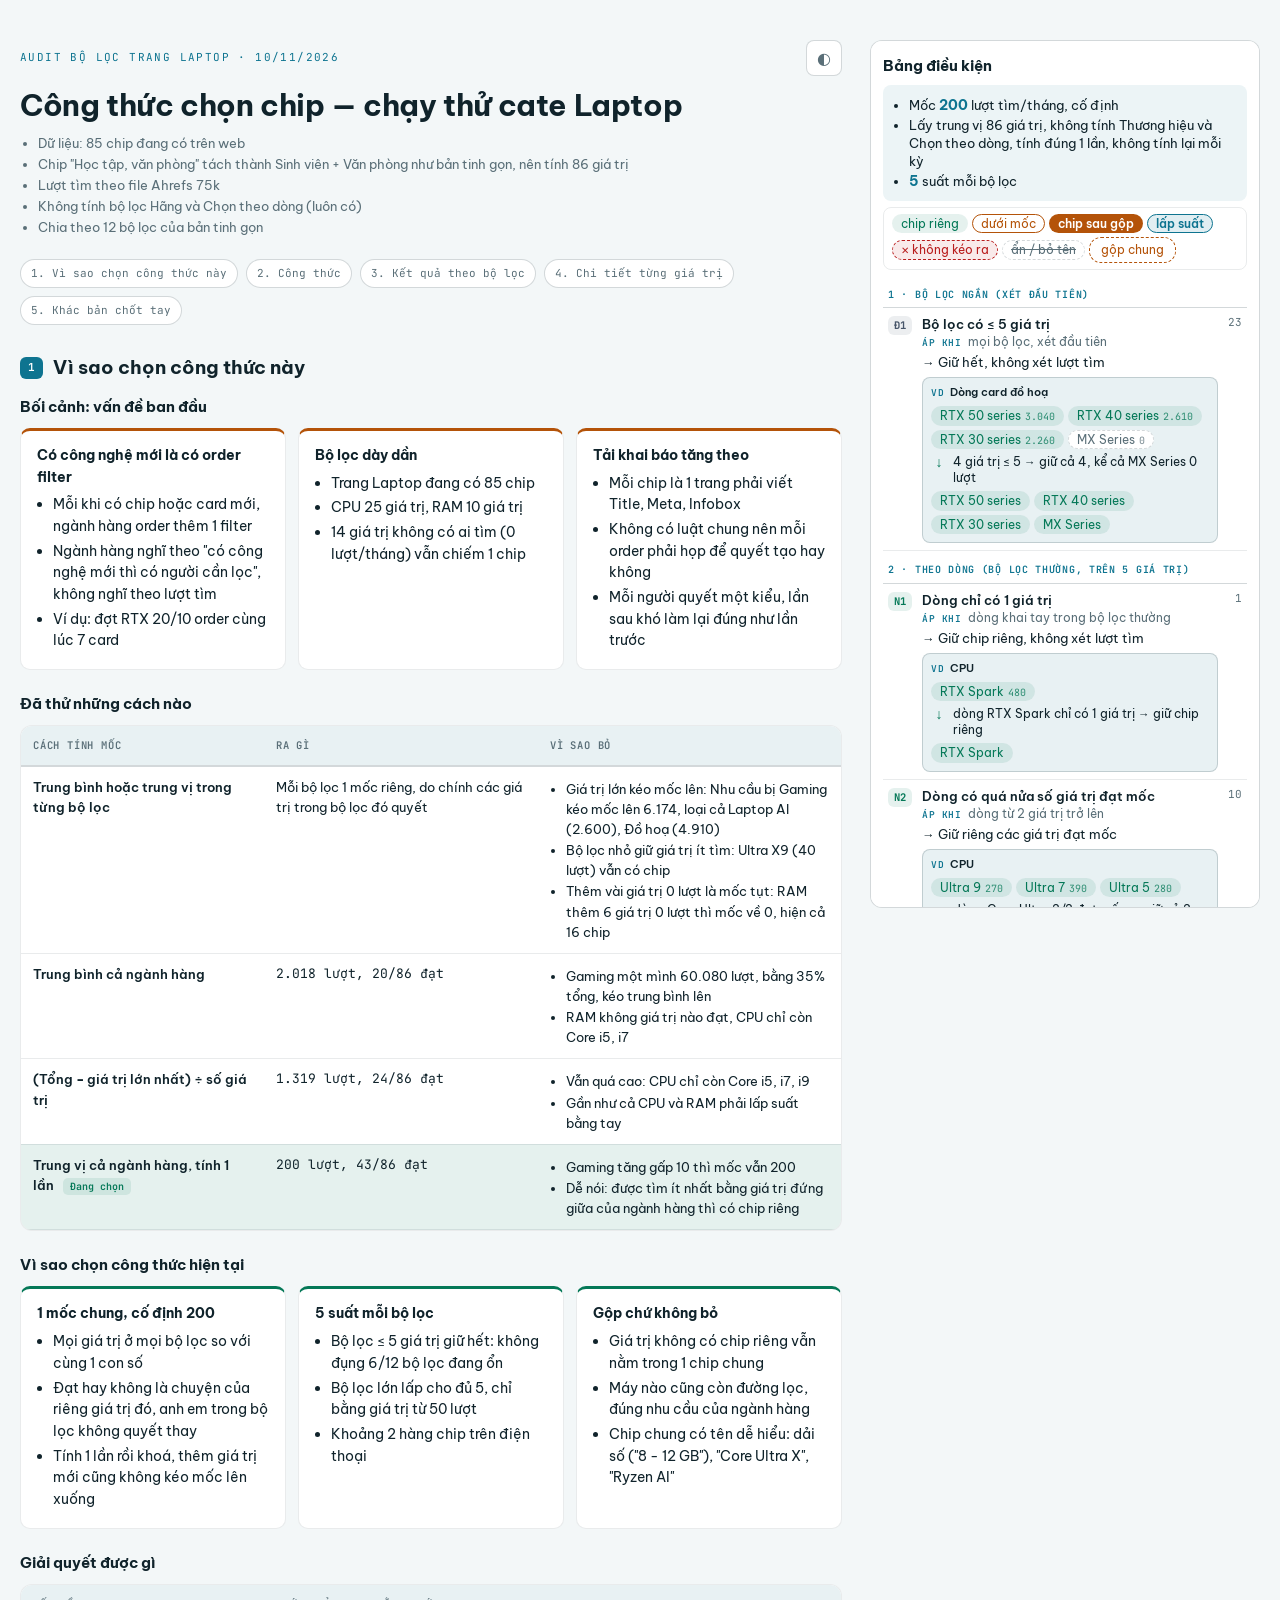
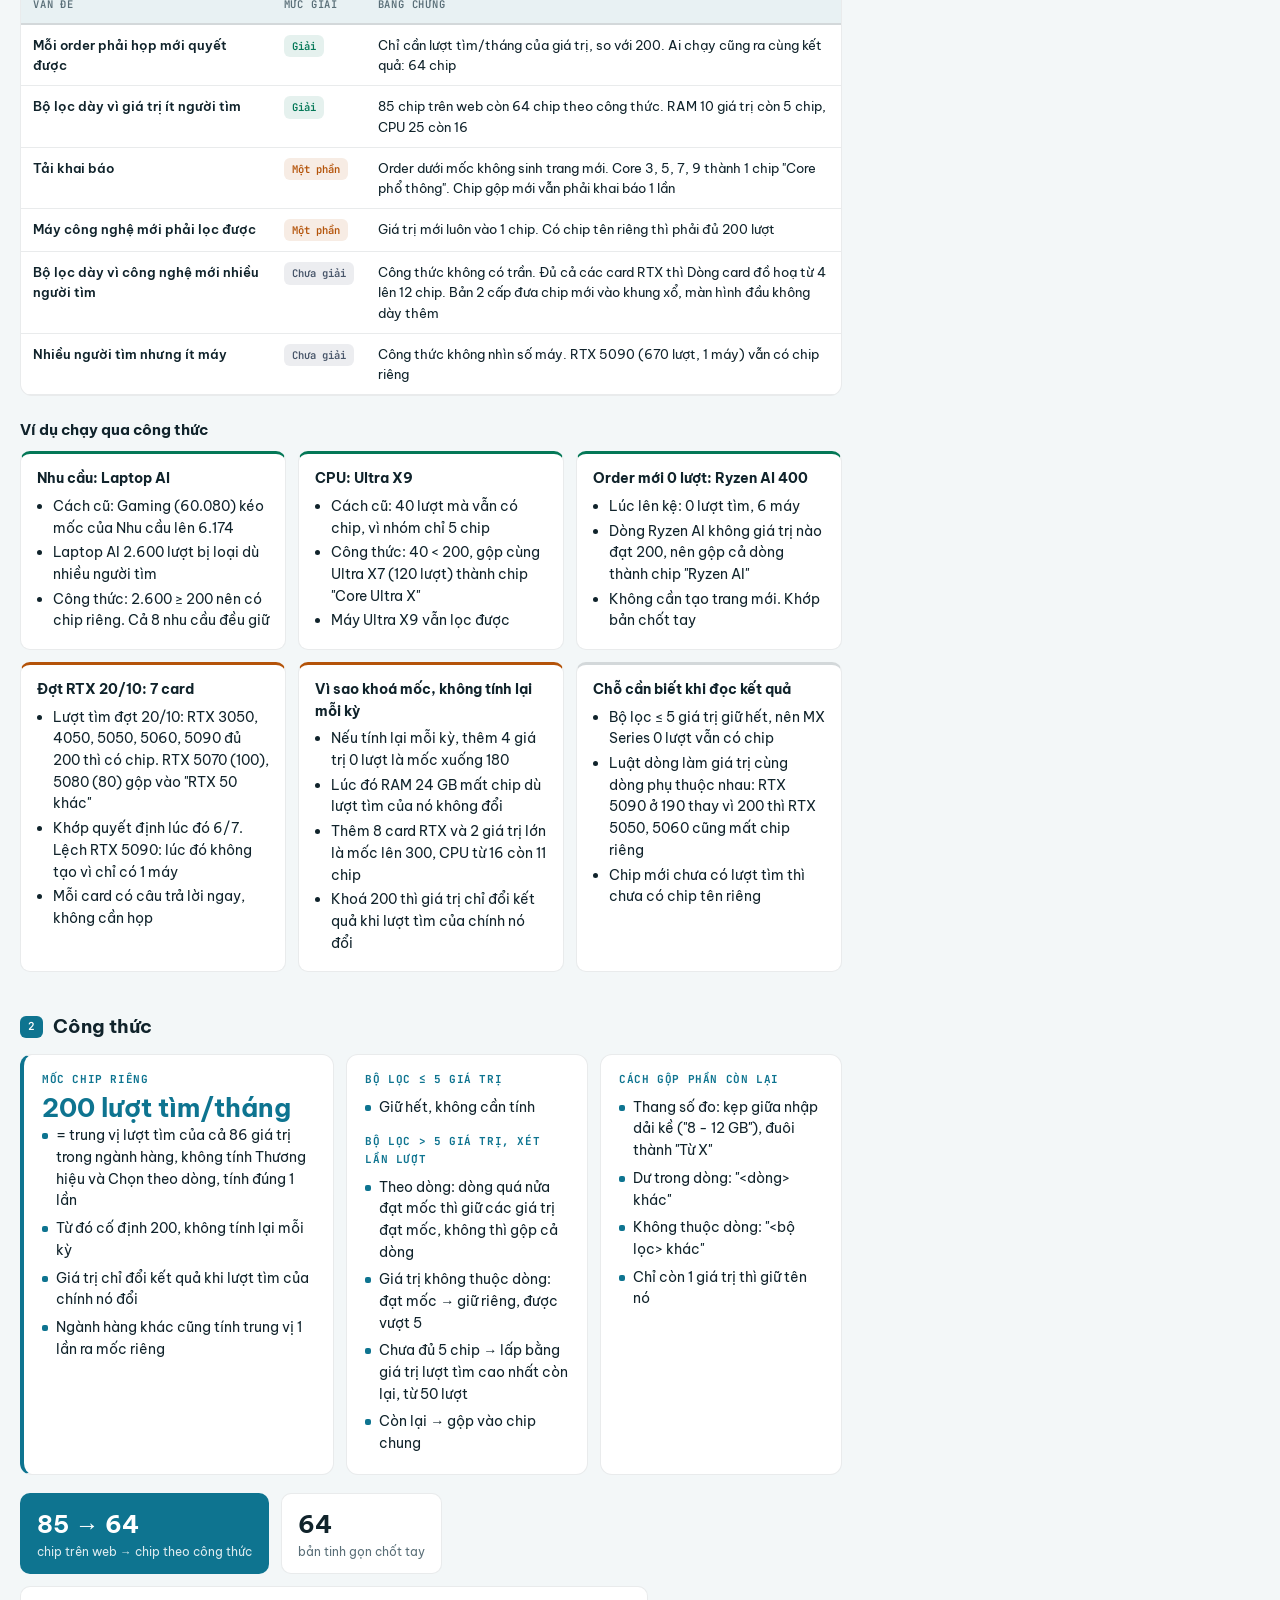
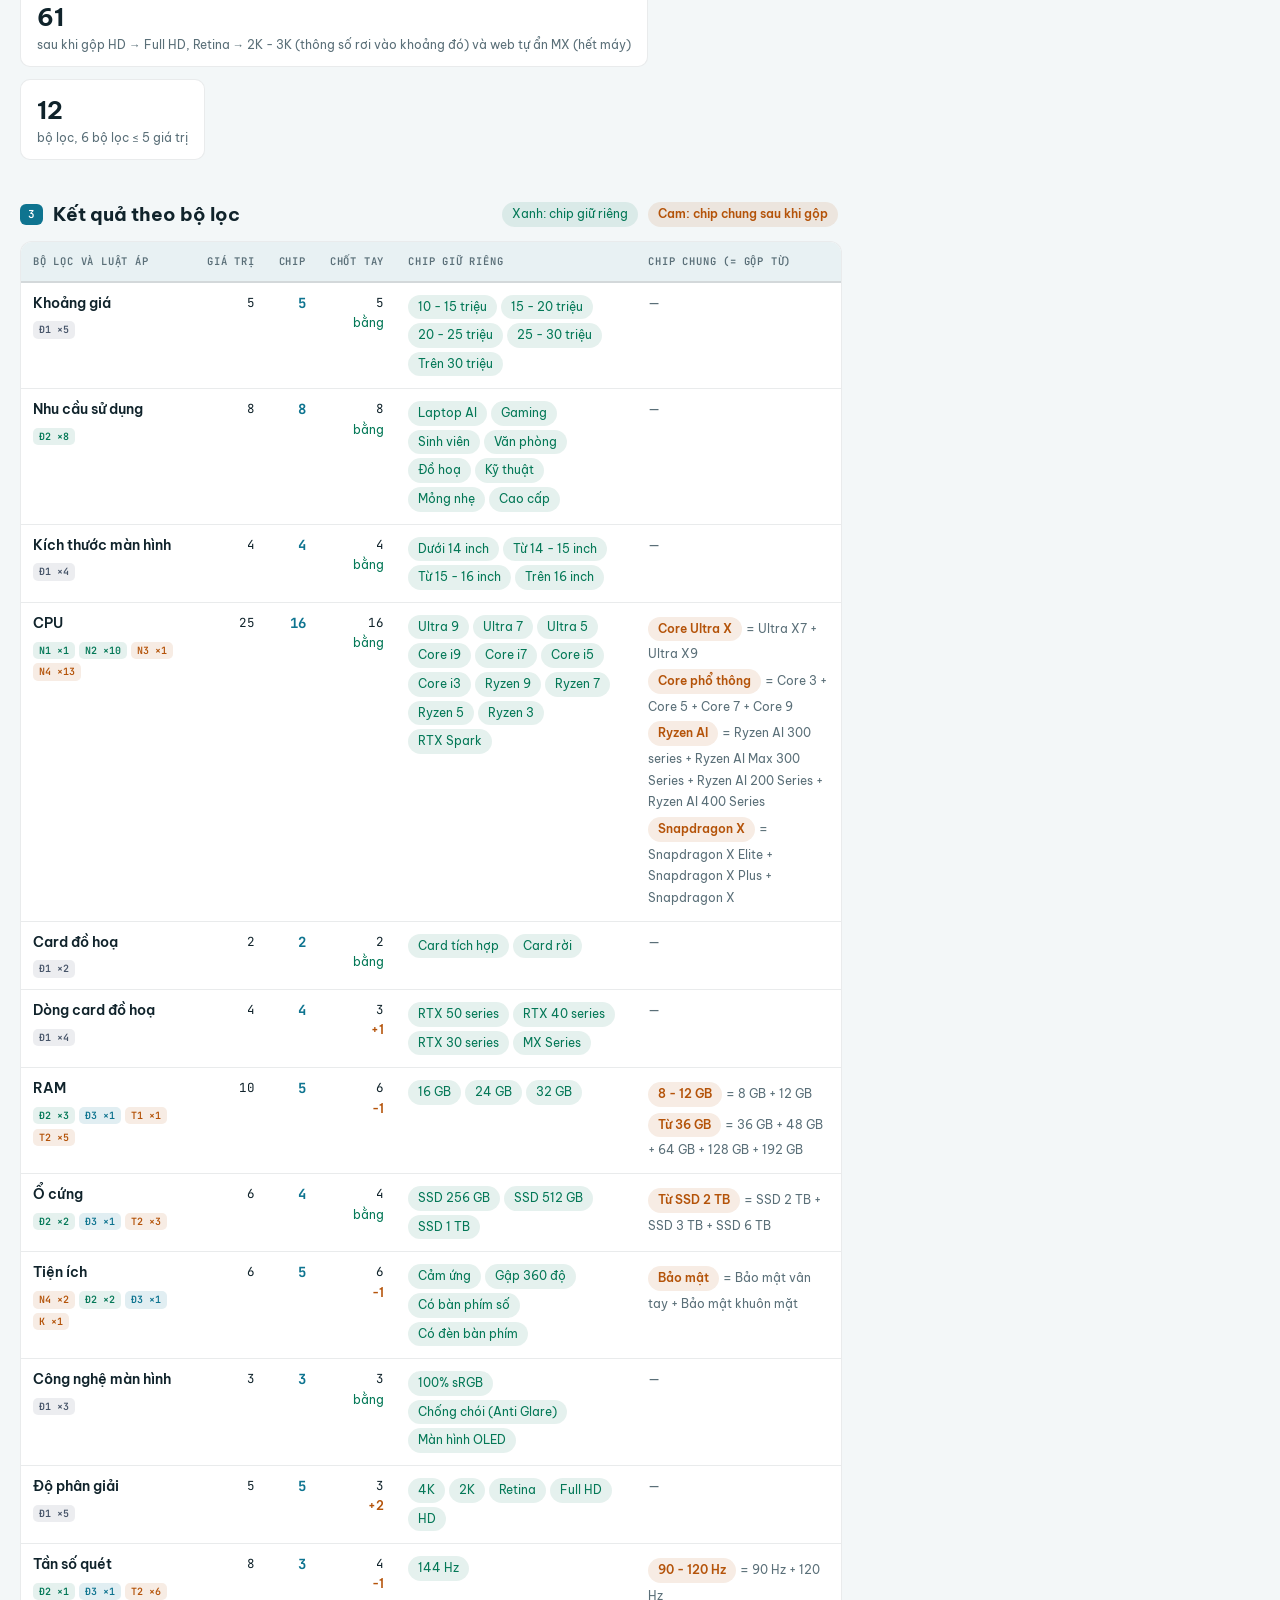
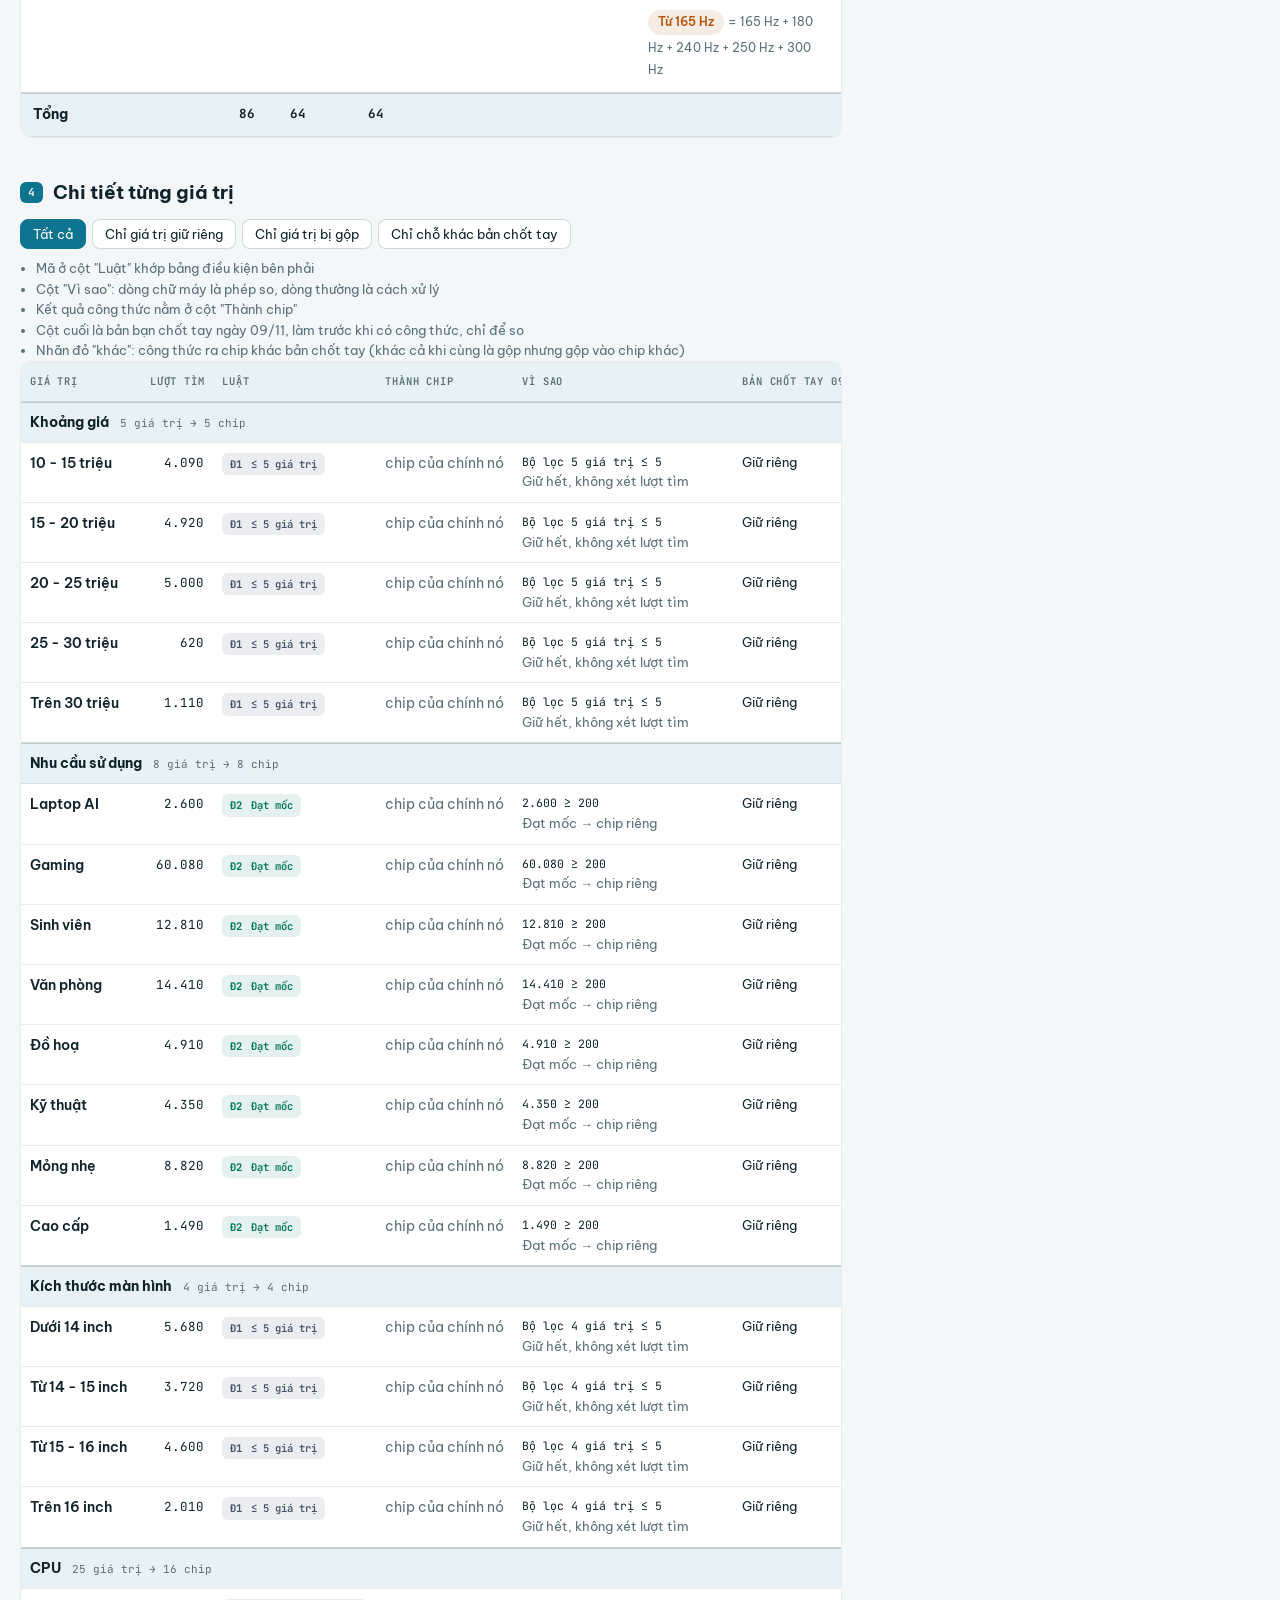
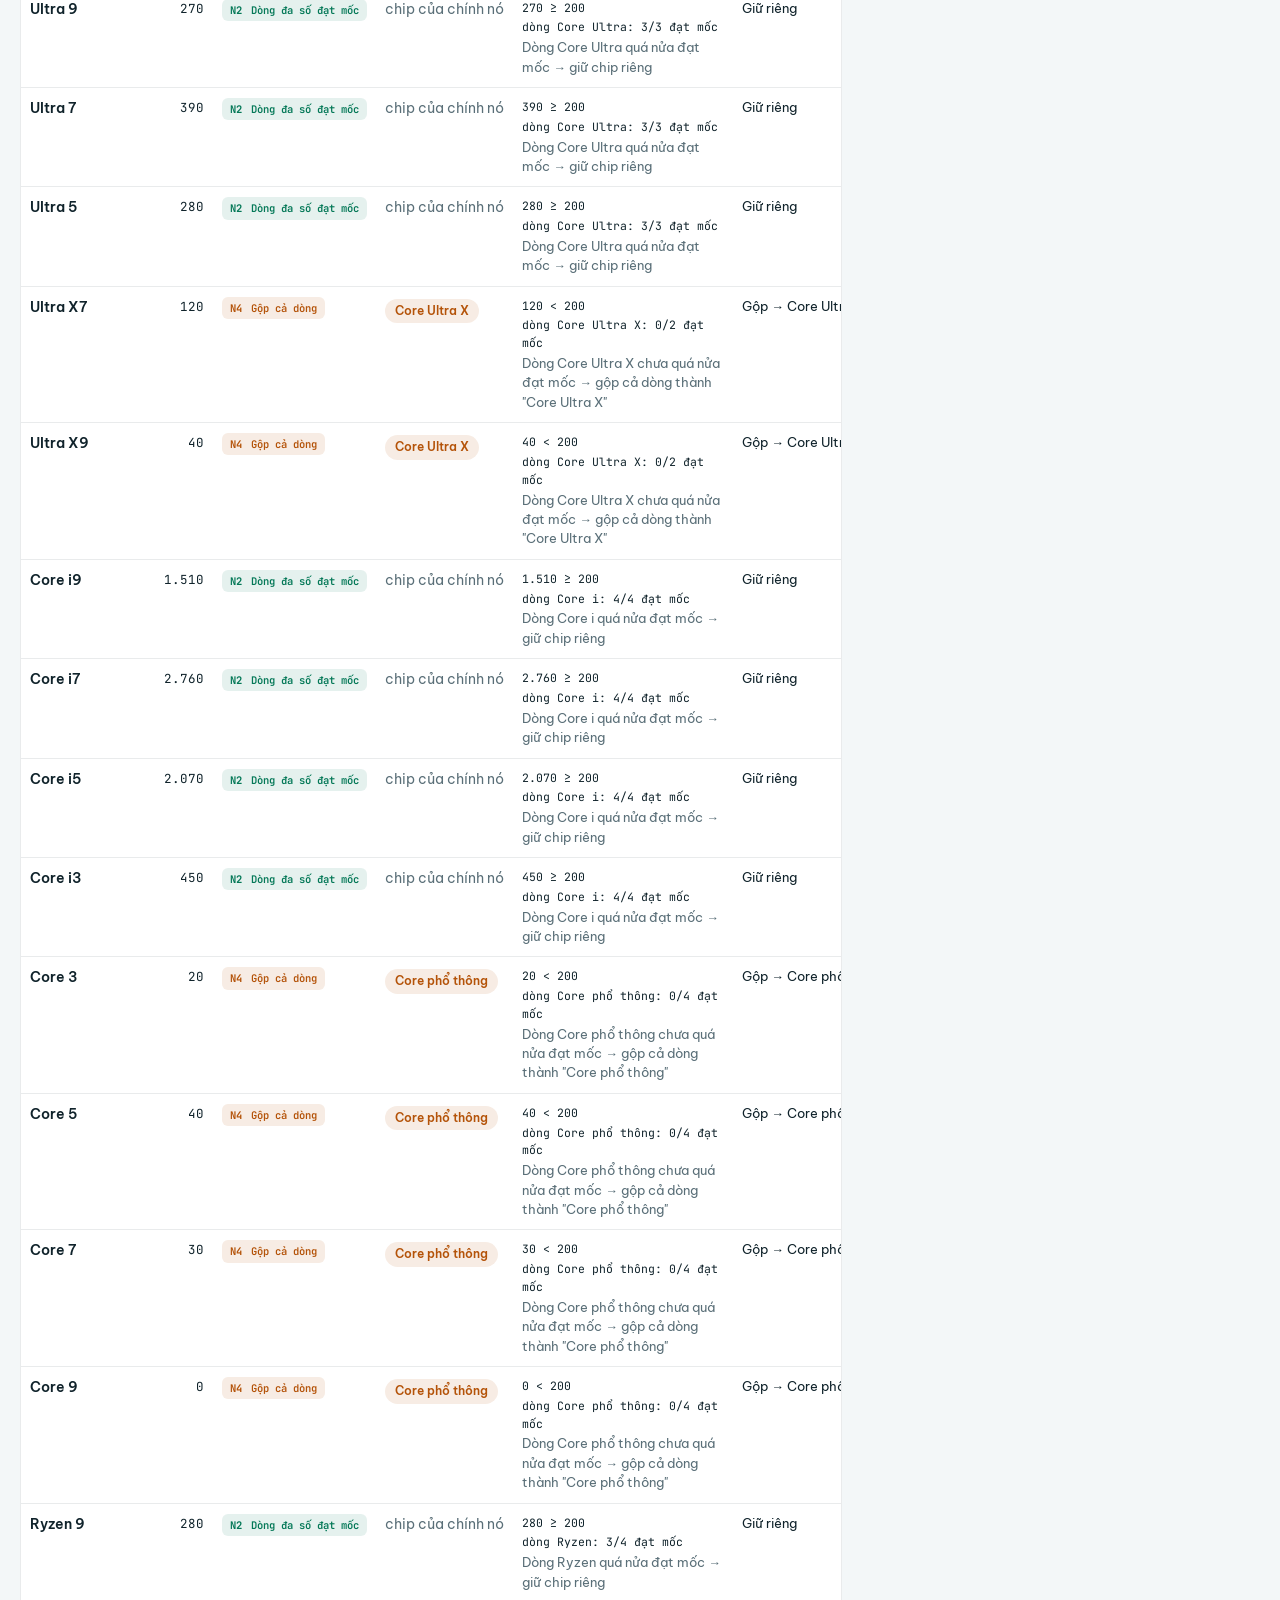
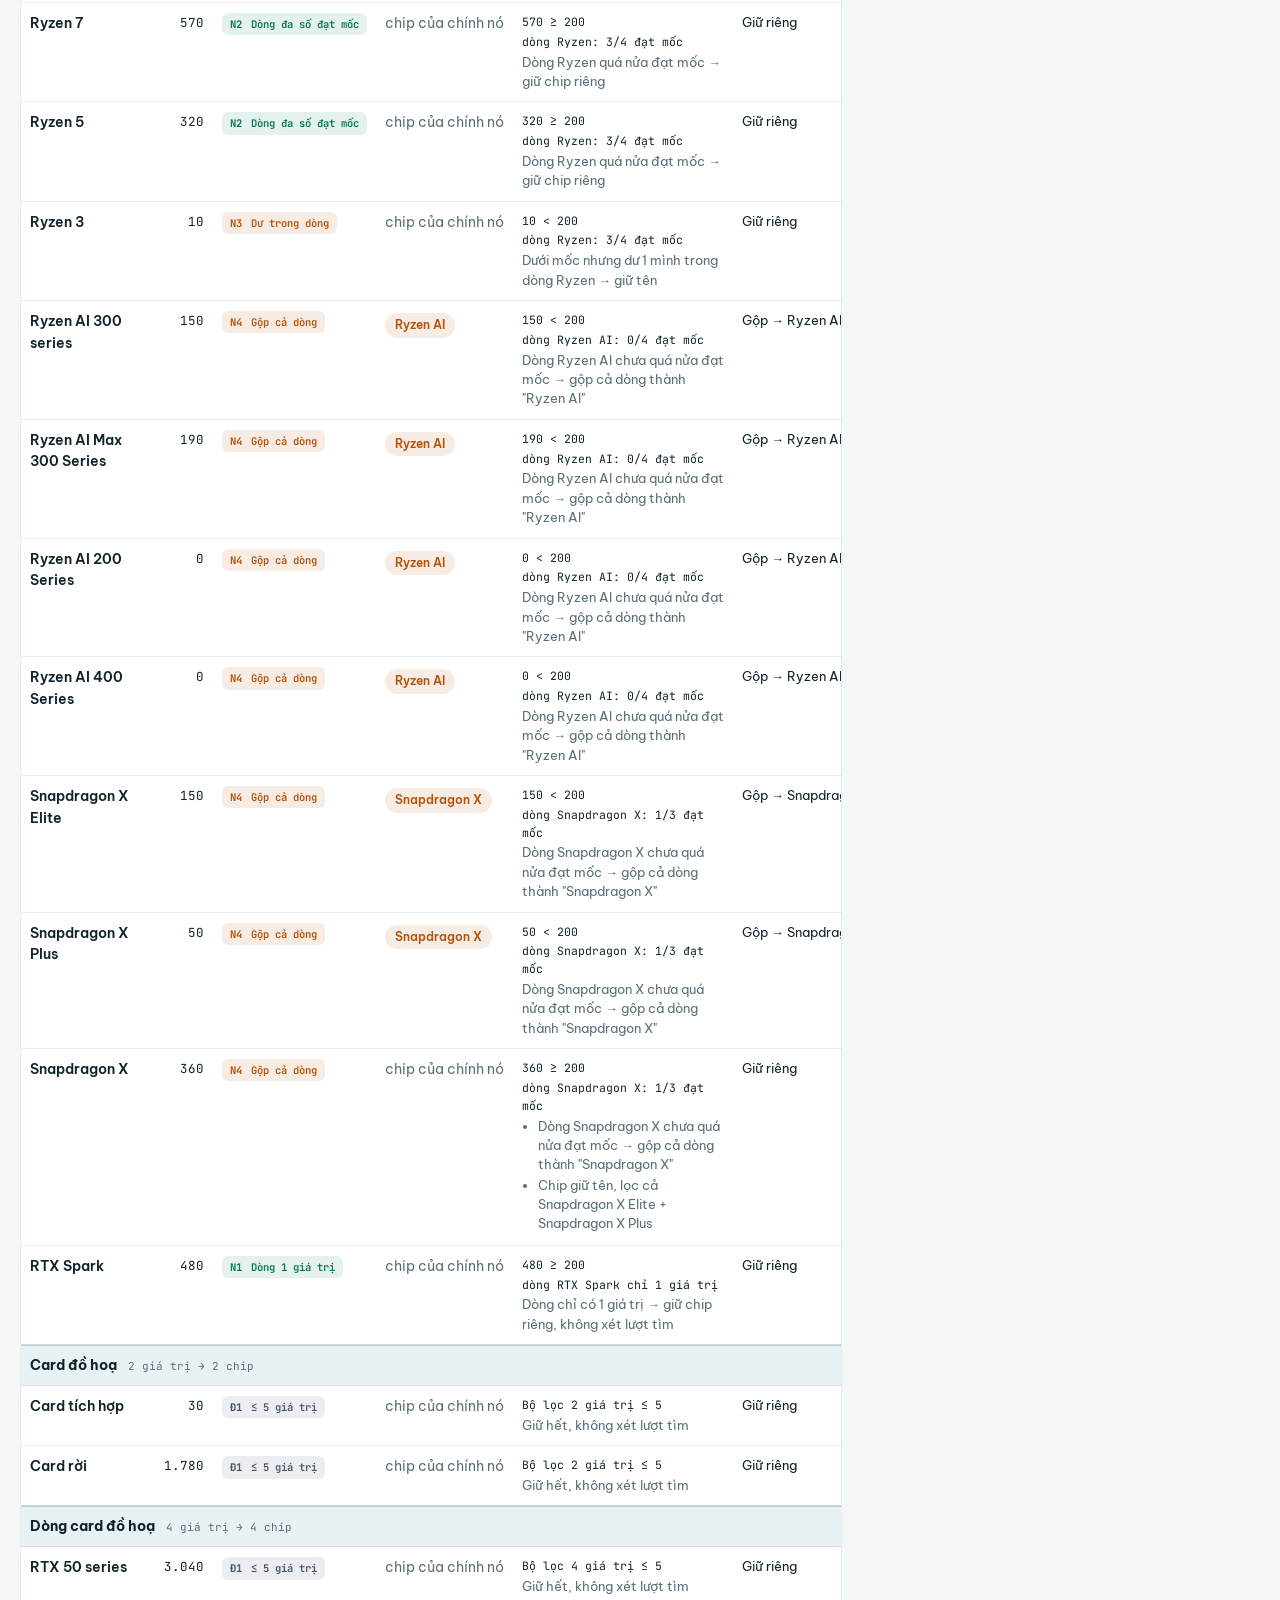
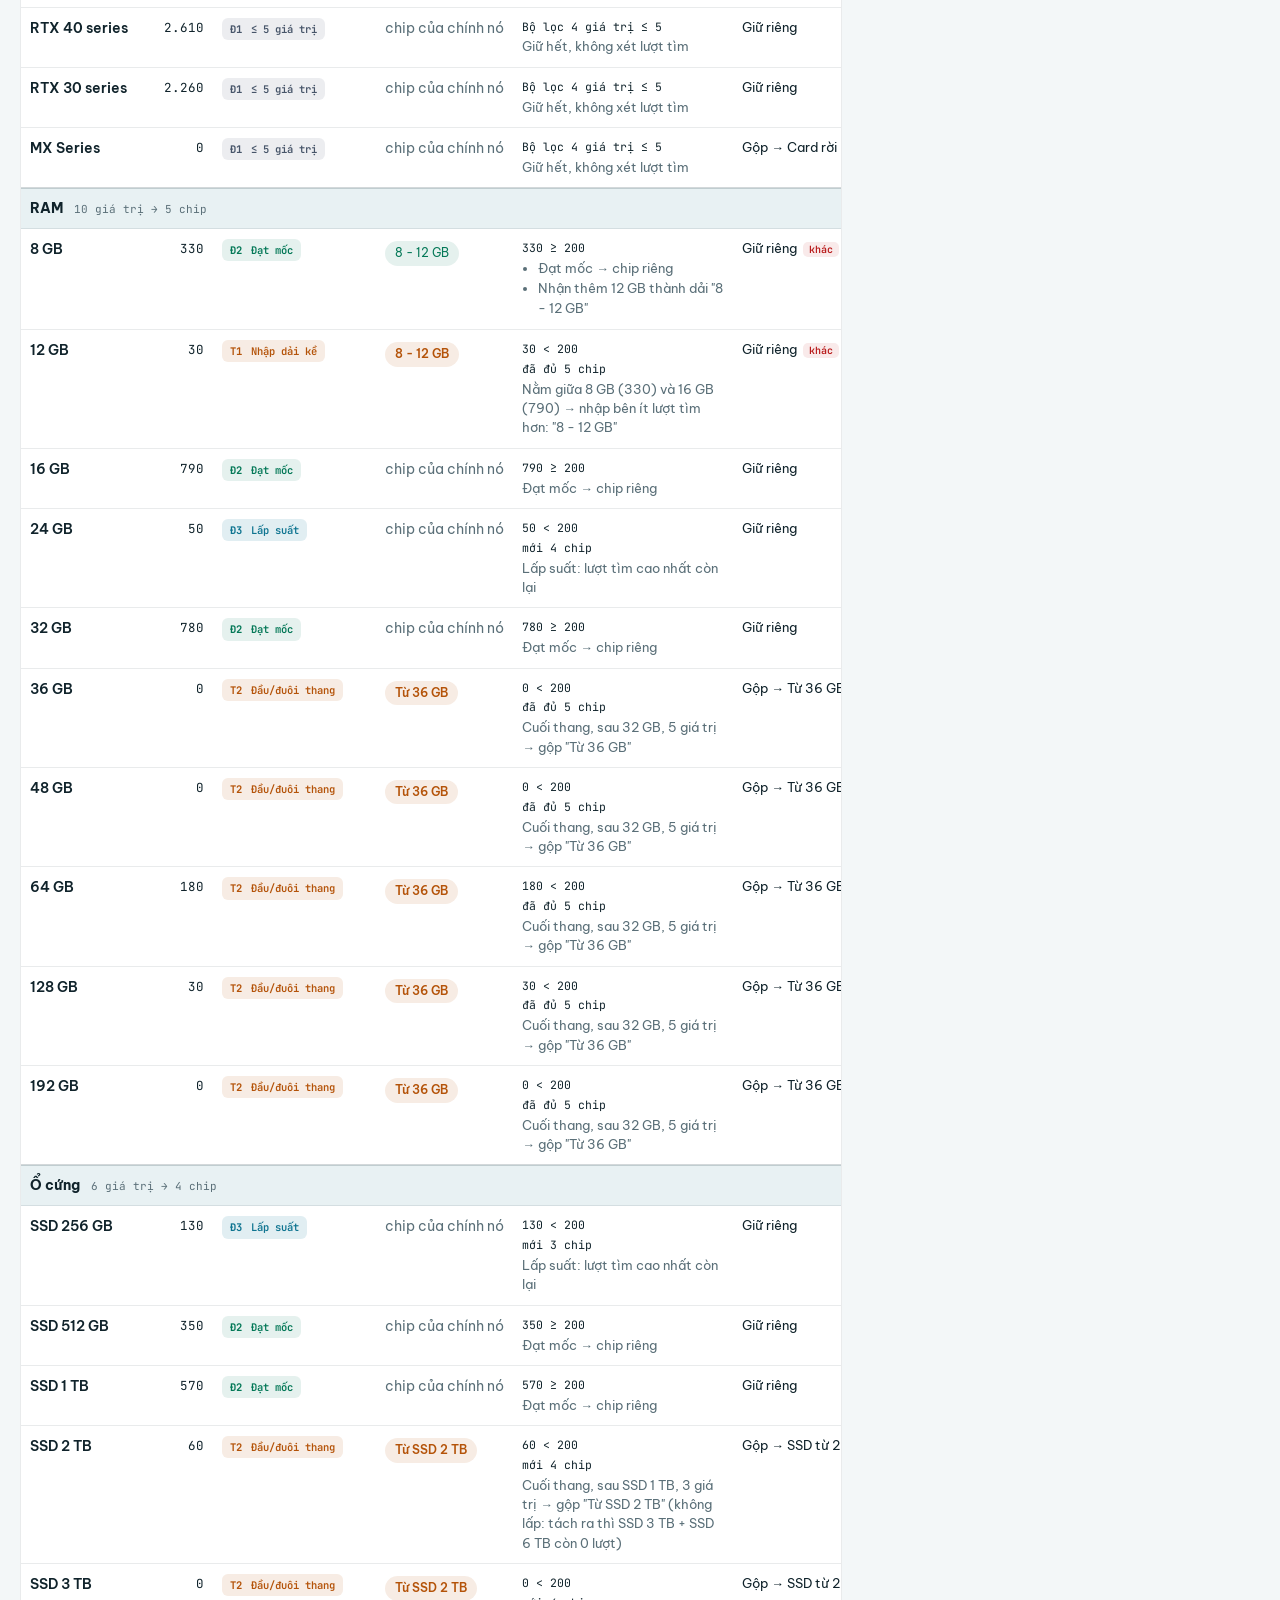
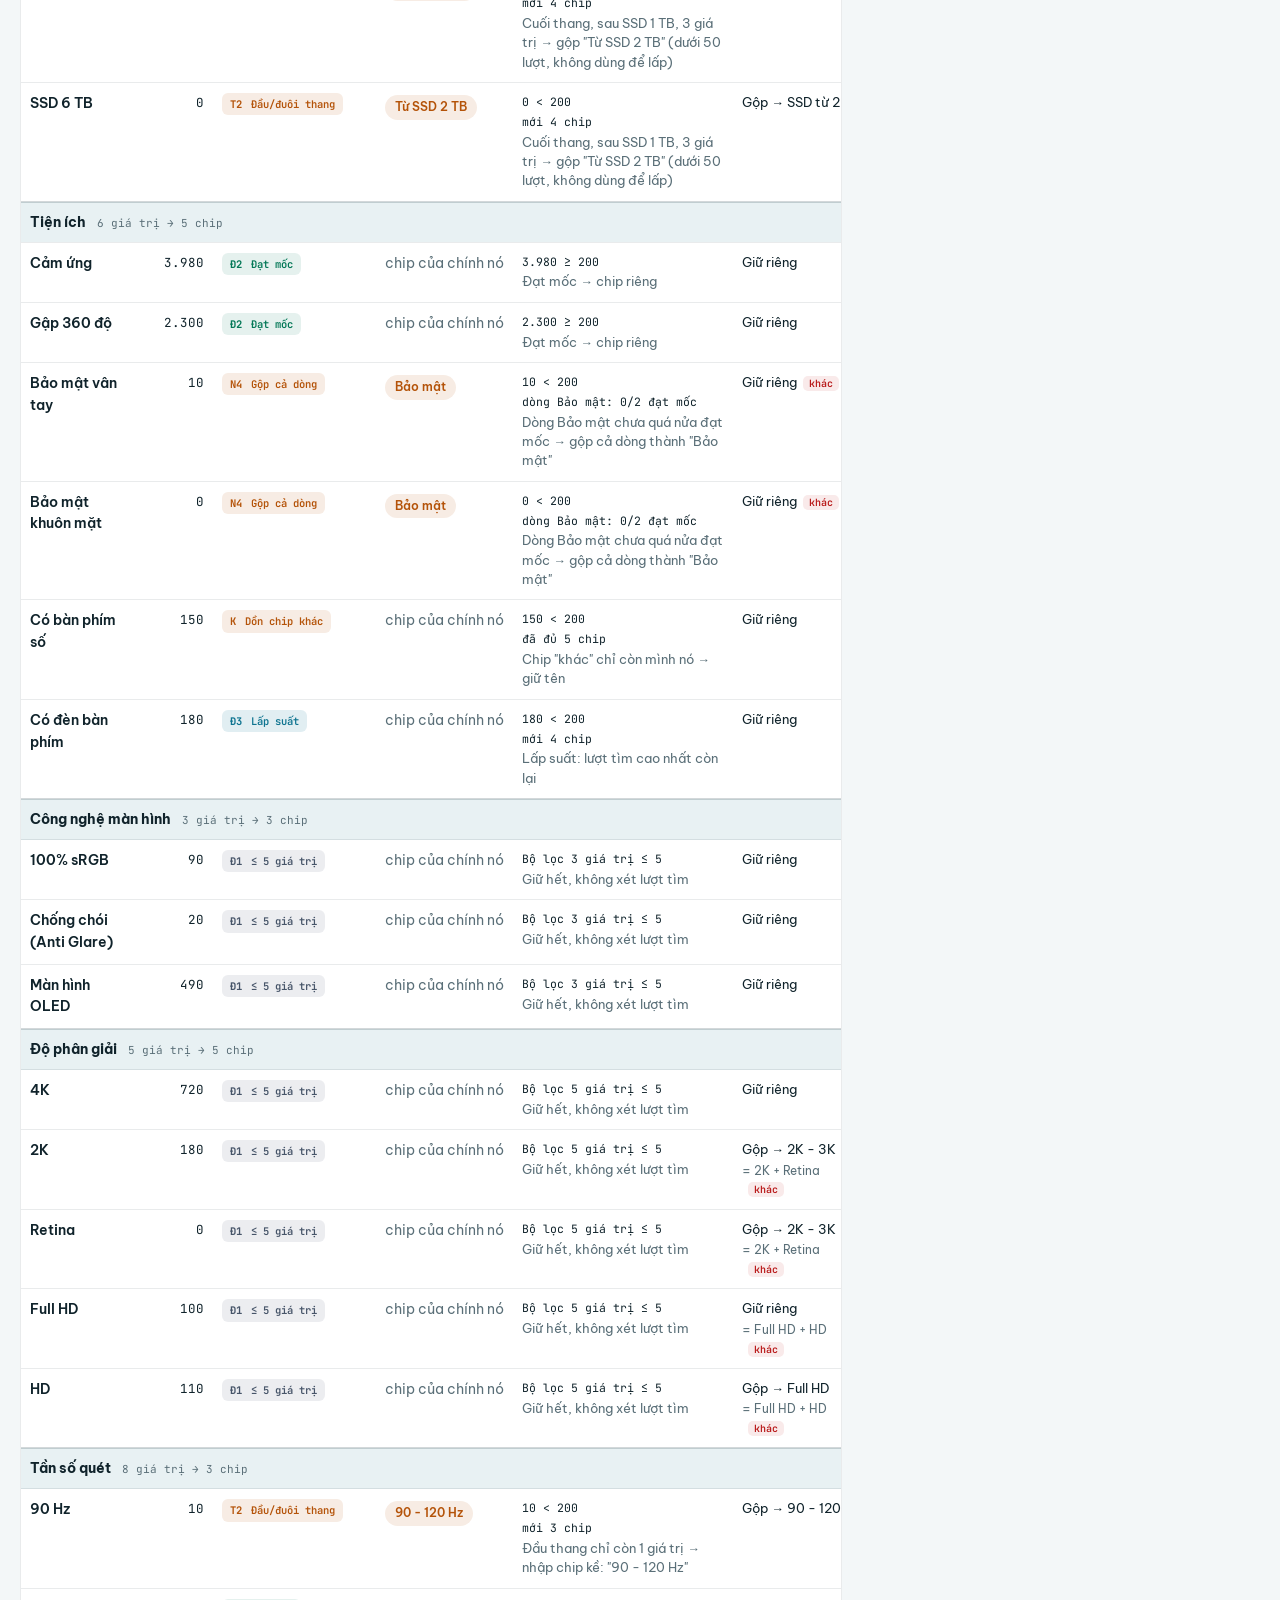
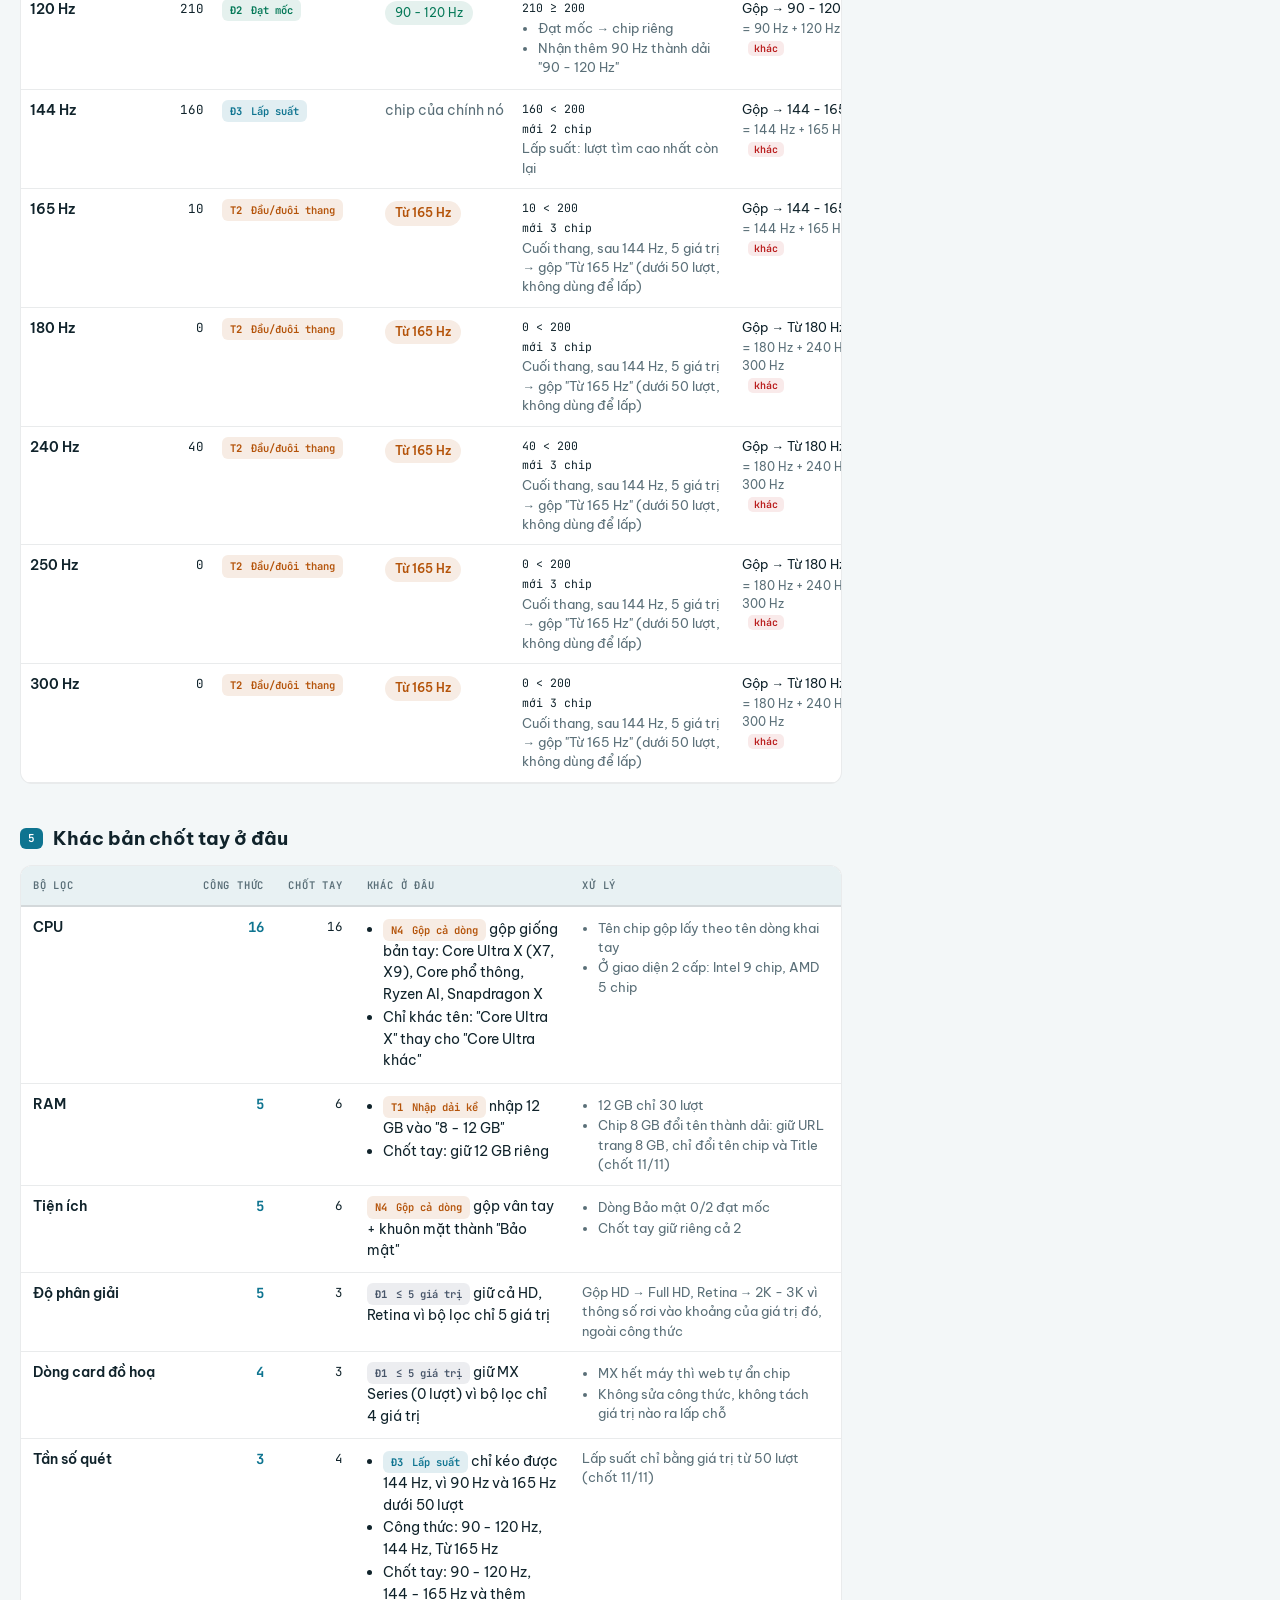
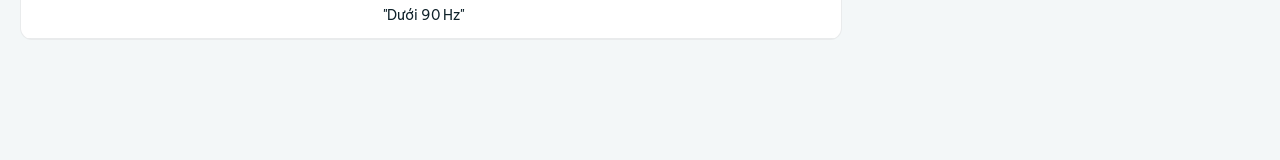
==== commit a2449dc1: "fix: gộp HD và Retina theo khoảng thông số" ====
--- a/cong-thuc/index.html
+++ b/cong-thuc/index.html
@@ -214,7 +214,7 @@
 <div class="kpis">
 <div class="kpi kpi--main"><div class="kv">85 → 64</div><div class="kl">chip trên web → chip theo công thức</div></div>
 <div class="kpi"><div class="kv">64</div><div class="kl">bản tinh gọn chốt tay</div></div>
-<div class="kpi"><div class="kv">61</div><div class="kl">sau khi gộp tay HD, Retina (trùng nghĩa) và web tự ẩn MX (hết máy)</div></div>
+<div class="kpi"><div class="kv">61</div><div class="kl">sau khi gộp HD → Full HD, Retina → 2K - 3K (thông số rơi vào khoảng đó) và web tự ẩn MX (hết máy)</div></div>
 <div class="kpi"><div class="kv">12</div><div class="kl">bộ lọc, 6 bộ lọc ≤ 5 giá trị</div></div>
 </div>
 </section>
@@ -444,7 +444,7 @@
 <tr><td class="attr">CPU</td><td class="num strong">16</td><td class="num">16</td><td><ul class="bl"><li><span class="badge badge--merge"><b>N4</b> Gộp cả dòng</span> gộp giống bản tay: Core Ultra X (X7, X9), Core phổ thông, Ryzen AI, Snapdragon X</li><li>Chỉ khác tên: "Core Ultra X" thay cho "Core Ultra khác"</li></ul></td><td class="why"><ul class="bl"><li>Tên chip gộp lấy theo tên dòng khai tay</li><li>Ở giao diện 2 cấp: Intel 9 chip, AMD 5 chip</li></ul></td></tr>
 <tr><td class="attr">RAM</td><td class="num strong">5</td><td class="num">6</td><td><ul class="bl"><li><span class="badge badge--merge"><b>T1</b> Nhập dải kề</span> nhập 12 GB vào "8 - 12 GB"</li><li>Chốt tay: giữ 12 GB riêng</li></ul></td><td class="why"><ul class="bl"><li>12 GB chỉ 30 lượt</li><li>Chip 8 GB đổi tên thành dải: giữ URL trang 8 GB, chỉ đổi tên chip và Title (chốt 11/11)</li></ul></td></tr>
 <tr><td class="attr">Tiện ích</td><td class="num strong">5</td><td class="num">6</td><td><span class="badge badge--merge"><b>N4</b> Gộp cả dòng</span> gộp vân tay + khuôn mặt thành "Bảo mật"</td><td class="why"><ul class="bl"><li>Dòng Bảo mật 0/2 đạt mốc</li><li>Chốt tay giữ riêng cả 2</li></ul></td></tr>
-<tr><td class="attr">Độ phân giải</td><td class="num strong">5</td><td class="num">3</td><td><span class="badge badge--base"><b>Đ1</b> ≤ 5 giá trị</span> giữ cả HD, Retina vì bộ lọc chỉ 5 giá trị</td><td class="why">Gộp HD → Full HD (khai báo sai), Retina → 2K - 3K (trùng nghĩa) là việc làm tay, ngoài công thức</td></tr>
+<tr><td class="attr">Độ phân giải</td><td class="num strong">5</td><td class="num">3</td><td><span class="badge badge--base"><b>Đ1</b> ≤ 5 giá trị</span> giữ cả HD, Retina vì bộ lọc chỉ 5 giá trị</td><td class="why">Gộp HD → Full HD, Retina → 2K - 3K vì thông số rơi vào khoảng của giá trị đó, ngoài công thức</td></tr>
 <tr><td class="attr">Dòng card đồ hoạ</td><td class="num strong">4</td><td class="num">3</td><td><span class="badge badge--base"><b>Đ1</b> ≤ 5 giá trị</span> giữ MX Series (0 lượt) vì bộ lọc chỉ 4 giá trị</td><td class="why"><ul class="bl"><li>MX hết máy thì web tự ẩn chip</li><li>Không sửa công thức, không tách giá trị nào ra lấp chỗ</li></ul></td></tr>
 <tr><td class="attr">Tần số quét</td><td class="num strong">3</td><td class="num">4</td><td><ul class="bl"><li><span class="badge badge--fill"><b>Đ3</b> Lấp suất</span> chỉ kéo được 144 Hz, vì 90 Hz và 165 Hz dưới 50 lượt</li><li>Công thức: 90 - 120 Hz, 144 Hz, Từ 165 Hz</li><li>Chốt tay: 90 - 120 Hz, 144 - 165 Hz và thêm "Dưới 90 Hz"</li></ul></td><td class="why">Lấp suất chỉ bằng giá trị từ 50 lượt (chốt 11/11)</td></tr>
 </tbody></table></div></div>
@@ -454,7 +454,7 @@
 <div class="side-h"><b>Bảng điều kiện</b><button class="side-x" id="sideClose" aria-label="Đóng bảng điều kiện">×</button></div>
 <div class="side-m"><ul class="bl"><li>Mốc <b>200</b> lượt tìm/tháng, cố định</li><li>Lấy trung vị 86 giá trị, không tính Thương hiệu và Chọn theo dòng, tính đúng 1 lần, không tính lại mỗi kỳ</li><li><b>5</b> suất mỗi bộ lọc</li></ul></div>
 <div class="vleg"><span class="vc vc--keep">chip riêng</span><span class="vc vc--in">dưới mốc</span><span class="vc vc--new">chip sau gộp</span><span class="vc vc--fill">lấp suất</span><span class="vc vc--no">không kéo ra</span><span class="vc vc--off">ẩn / bỏ tên</span><span class="vg vg--leg"><span class="vc vc--in">gộp chung</span></span></div>
-<table class="rt"><tbody><tr class="sec"><td colspan="3">1 · Bộ lọc ngắn (xét đầu tiên)</td></tr><tr data-ma="Đ1" tabindex="0" aria-pressed="false"><td><span class="badge badge--base" title="≤ 5 giá trị"><b>Đ1</b></span></td><td><div class="c">Bộ lọc có ≤ 5 giá trị</div><div class="ctx"><span>Áp khi</span> mọi bộ lọc, xét đầu tiên</div><div class="r">→ Giữ hết, không xét lượt tìm</div><div class="vd vd--ok"><div class="vh"><span class="vt">VD</span><b>Dòng card đồ hoạ</b></div><div class="vr"><span class="vc vc--keep">RTX 50 series<i>3.040</i></span><span class="vc vc--keep">RTX 40 series<i>2.610</i></span><span class="vc vc--keep">RTX 30 series<i>2.260</i></span><span class="vc vc--zero">MX Series<i>0</i></span></div><div class="va"><span class="vi" aria-hidden="true">↓</span><span>4 giá trị ≤ 5 → giữ cả 4, kể cả MX Series 0 lượt</span></div><div class="vr"><span class="vc vc--keep">RTX 50 series</span><span class="vc vc--keep">RTX 40 series</span><span class="vc vc--keep">RTX 30 series</span><span class="vc vc--keep">MX Series</span></div></div></td><td class="cn">23</td></tr><tr class="sec"><td colspan="3">2 · Theo dòng (bộ lọc thường, trên 5 giá trị)</td></tr><tr data-ma="N1" tabindex="0" aria-pressed="false"><td><span class="badge badge--ok" title="Dòng 1 giá trị"><b>N1</b></span></td><td><div class="c">Dòng chỉ có 1 giá trị</div><div class="ctx"><span>Áp khi</span> dòng khai tay trong bộ lọc thường</div><div class="r">→ Giữ chip riêng, không xét lượt tìm</div><div class="vd vd--ok"><div class="vh"><span class="vt">VD</span><b>CPU</b></div><div class="vr"><span class="vc vc--keep">RTX Spark<i>480</i></span></div><div class="va"><span class="vi" aria-hidden="true">↓</span><span>dòng RTX Spark chỉ có 1 giá trị → giữ chip riêng</span></div><div class="vr"><span class="vc vc--keep">RTX Spark</span></div></div></td><td class="cn">1</td></tr><tr data-ma="N2" tabindex="0" aria-pressed="false"><td><span class="badge badge--ok" title="Dòng đa số đạt mốc"><b>N2</b></span></td><td><div class="c">Dòng có quá nửa số giá trị đạt mốc</div><div class="ctx"><span>Áp khi</span> dòng từ 2 giá trị trở lên</div><div class="r">→ Giữ riêng các giá trị đạt mốc</div><div class="vd vd--ok"><div class="vh"><span class="vt">VD</span><b>CPU</b></div><div class="vr"><span class="vc vc--keep">Ultra 9<i>270</i></span><span class="vc vc--keep">Ultra 7<i>390</i></span><span class="vc vc--keep">Ultra 5<i>280</i></span></div><div class="va"><span class="vi" aria-hidden="true">↓</span><span>dòng Core Ultra 3/3 đạt mốc → giữ cả 3</span></div><div class="vr"><span class="vc vc--keep">Ultra 9</span><span class="vc vc--keep">Ultra 7</span><span class="vc vc--keep">Ultra 5</span></div></div></td><td class="cn">10</td></tr><tr data-ma="N3" tabindex="0" aria-pressed="false"><td><span class="badge badge--merge" title="Dư trong dòng"><b>N3</b></span></td><td><div class="c">Dưới mốc, nằm trong dòng quá nửa đạt mốc</div><div class="ctx"><span>Áp khi</span> ngay sau N2, cùng dòng đó</div><div class="r"><ul class="bl"><li>Từ 2 giá trị → gộp "&lt;dòng&gt; khác"<div class="vd vd--merge"><div class="vh"><span class="vt">VD</span><b>Dòng Ryzen AI</b><span class="vs">giả sử</span></div><div class="vr"><span class="vc vc--keep">A<i>250</i></span><span class="vc vc--keep">B<i>300</i></span><span class="vc vc--keep">C<i>250</i></span><span class="vg"><span class="vc vc--in">D<i>0</i></span><span class="vc vc--in">E<i>0</i></span></span></div><div class="va"><span class="vi" aria-hidden="true">↓</span><span>3/5 đạt mốc → giữ A, B, C, gộp D và E</span></div><div class="vr"><span class="vc vc--keep">A</span><span class="vc vc--keep">B</span><span class="vc vc--keep">C</span><span class="vc vc--new">Ryzen AI khác</span></div></div></li><li>Dư đúng 1 giá trị → giữ tên nó<div class="vd vd--merge"><div class="vh"><span class="vt">VD</span><b>CPU</b></div><div class="vr"><span class="vc vc--keep">Ryzen 9<i>280</i></span><span class="vc vc--keep">Ryzen 7<i>570</i></span><span class="vc vc--keep">Ryzen 5<i>320</i></span><span class="vc vc--in">Ryzen 3<i>10</i></span></div><div class="va"><span class="vi" aria-hidden="true">↓</span><span>dòng Ryzen 3/4 đạt mốc, chỉ dư Ryzen 3 → giữ tên</span></div><div class="vr"><span class="vc vc--keep">Ryzen 9</span><span class="vc vc--keep">Ryzen 7</span><span class="vc vc--keep">Ryzen 5</span><span class="vc vc--keep">Ryzen 3</span><span class="vc vc--off">Ryzen khác</span></div></div></li></ul></div></td><td class="cn">1</td></tr><tr data-ma="N4" tabindex="0" aria-pressed="false"><td><span class="badge badge--merge" title="Gộp cả dòng"><b>N4</b></span></td><td><div class="c">Dòng chưa quá nửa đạt mốc (kể cả đúng một nửa)</div><div class="ctx"><span>Áp khi</span> dòng từ 2 giá trị trở lên</div><div class="r">→ Gộp cả dòng thành 1 chip mang tên dòng, kể cả giá trị đạt mốc</div><div class="vd vd--merge"><div class="vh"><span class="vt">VD</span><b>CPU</b></div><div class="vr"><span class="vg"><span class="vc vc--keep">Snapdragon X<i>360</i></span><span class="vc vc--in">Snapdragon X Elite<i>150</i></span><span class="vc vc--in">Snapdragon X Plus<i>50</i></span></span></div><div class="va"><span class="vi" aria-hidden="true">↓</span><span>1/3 đạt mốc → gộp cả dòng, chip lọc cả 3 bản</span></div><div class="vr"><span class="vc vc--new">Snapdragon X</span></div></div><div class="vd vd--merge"><div class="vh"><span class="vt">VD</span><b>CPU</b></div><div class="vr"><span class="vg"><span class="vc vc--in">Ultra X7<i>120</i></span><span class="vc vc--in">Ultra X9<i>40</i></span></span></div><div class="va"><span class="vi" aria-hidden="true">↓</span><span>dòng Core Ultra X 0/2 đạt mốc → 1 chip</span></div><div class="vr"><span class="vc vc--new">Core Ultra X</span></div></div><div class="vd vd--merge"><div class="vh"><span class="vt">VD</span><b>Dòng Ryzen AI</b><span class="vs">giả sử</span></div><div class="vr"><span class="vg"><span class="vc vc--keep">A<i>250</i></span><span class="vc vc--keep">B<i>300</i></span><span class="vc vc--in">C<i>50</i></span><span class="vc vc--in">D<i>0</i></span><span class="vc vc--in">E<i>0</i></span></span></div><div class="va"><span class="vi" aria-hidden="true">↓</span><span>2/5 đạt mốc → gộp cả dòng, A và B mất chip riêng</span></div><div class="vr"><span class="vc vc--new">Ryzen AI</span></div></div></td><td class="cn">15</td></tr><tr class="note"><td></td><td colspan="2"><b>Dòng là gì:</b><ul class="bl"><li>Nhóm nhỏ trong 1 bộ lọc, khai tay theo tên hãng đặt cho dòng chip</li><li>Tách nhỏ: Core Ultra khác Core Ultra X</li><li>Mỗi giá trị chỉ thuộc 1 dòng</li><li>Dòng chiếm cả bộ lọc thì bỏ qua</li><li>Laptop: CPU 8 dòng, Tiện ích 1 dòng (Bảo mật)</li></ul></td></tr><tr class="sec"><td colspan="3">3 · Giữ theo lượt tìm</td></tr><tr data-ma="Đ2" tabindex="0" aria-pressed="false"><td><span class="badge badge--ok" title="Đạt mốc"><b>Đ2</b></span></td><td><div class="c">Lượt tìm ≥ 200</div><div class="ctx"><span>Áp khi</span> giá trị không thuộc dòng nào, bộ lọc trên 5 giá trị</div><div class="r">→ Chip riêng, được vượt 5 chip</div><div class="vd vd--ok"><div class="vh"><span class="vt">VD</span><b>Nhu cầu sử dụng</b></div><div class="vr"><span class="vc vc--keep">Laptop AI<i>2.600</i></span><span class="vc vc--keep">Gaming<i>60.080</i></span><span class="vc vc--keep">Sinh viên<i>12.810</i></span><span class="vc vc--keep">Văn phòng<i>14.410</i></span><span class="vc vc--keep">Đồ hoạ<i>4.910</i></span><span class="vc vc--keep">Kỹ thuật<i>4.350</i></span><span class="vc vc--keep">Mỏng nhẹ<i>8.820</i></span><span class="vc vc--keep">Cao cấp<i>1.490</i></span></div><div class="va"><span class="vi" aria-hidden="true">↓</span><span>cả 8 giá trị ≥ 200 → 8 chip riêng, vượt 5 vẫn giữ</span></div></div></td><td class="cn">16</td></tr><tr data-ma="Đ3" tabindex="0" aria-pressed="false"><td><span class="badge badge--fill" title="Lấp suất"><b>Đ3</b></span></td><td><div class="c">Bộ lọc chưa đủ 5 chip</div><div class="ctx"><span>Áp khi</span> sau Đ2, chỉ kéo giá trị không thuộc dòng nào</div><div class="r">→ Kéo giá trị lượt tìm cao nhất còn lại (từ 50 lượt) ra làm chip riêng, lặp tới đủ 5</div><div class="vd vd--fill"><div class="vh"><span class="vt">VD</span><b>RAM</b></div><div class="vr"><span class="vc vc--new">8 - 12 GB</span><span class="vc vc--keep">16 GB</span><span class="vc vc--in">24 GB<i>50</i></span><span class="vc vc--keep">32 GB</span><span class="vc vc--new">Từ 36 GB</span></div><div class="va"><span class="vi" aria-hidden="true">↓</span><span>mới 4 chip → kéo 24 GB ra (lượt cao nhất còn lại)</span></div><div class="vr"><span class="vc vc--new">8 - 12 GB</span><span class="vc vc--keep">16 GB</span><span class="vc vc--fill">24 GB</span><span class="vc vc--keep">32 GB</span><span class="vc vc--new">Từ 36 GB</span></div></div></td><td class="cn">4</td></tr><tr class="note"><td></td><td colspan="2"><b>Không lấp bằng:</b><div class="r"><ul class="bl"><li>Giá trị dưới 50 lượt<div class="vd vd--no"><div class="vh"><span class="vt">VD</span><b>Tần số quét</b></div><div class="vr"><span class="vc vc--no">90 Hz<i>10</i></span><span class="vc vc--keep">120 Hz<i>210</i></span><span class="vc vc--fill">144 Hz<i>160</i></span><span class="vc vc--no">165 Hz<i>10</i></span></div><div class="va"><span class="vi" aria-hidden="true">✕</span><span>mới 2 chip nhưng 90 Hz, 165 Hz chỉ 10 lượt → không kéo ra, dừng ở 3 chip</span></div><div class="vr"><span class="vc vc--new">90 - 120 Hz</span><span class="vc vc--fill">144 Hz</span><span class="vc vc--new">Từ 165 Hz</span></div></div></li><li>Giá trị thang số đo không nằm sát chip nào<div class="vd vd--no"><div class="vh"><span class="vt">VD</span><b>RAM</b></div><div class="vr"><span class="vc vc--keep">32 GB<i>780</i></span><span class="vc vc--in">36 GB<i>0</i></span><span class="vc vc--in">48 GB<i>0</i></span><span class="vc vc--no">64 GB<i>180</i></span><span class="vc vc--in">128 GB<i>30</i></span><span class="vc vc--in">192 GB<i>0</i></span></div><div class="va"><span class="vi" aria-hidden="true">✕</span><span>64 GB không sát chip 32 GB → không kéo ra, dù nhiều lượt hơn 24 GB (50)</span></div><div class="vr"><span class="vc vc--keep">32 GB</span><span class="vc vc--new">Từ 36 GB</span></div></div></li><li>Giá trị mà tách ra thì phần đuôi còn 0 lượt<div class="vd vd--no"><div class="vh"><span class="vt">VD</span><b>Ổ cứng</b></div><div class="vr"><span class="vc vc--keep">SSD 1 TB<i>570</i></span><span class="vc vc--no">SSD 2 TB<i>60</i></span><span class="vc vc--in">SSD 3 TB<i>0</i></span><span class="vc vc--in">SSD 6 TB<i>0</i></span></div><div class="va"><span class="vi" aria-hidden="true">✕</span><span>tách SSD 2 TB ra thì "Từ SSD 3 TB" còn 0 lượt → không kéo ra</span></div><div class="vr"><span class="vc vc--keep">SSD 1 TB</span><span class="vc vc--new">Từ SSD 2 TB</span><span class="vc vc--off">Từ SSD 3 TB<i>0 lượt</i></span></div></div></li></ul></div></td></tr><tr class="sec"><td colspan="3">4a · Gộp phần còn lại: thang số đo</td></tr><tr data-ma="T1" tabindex="0" aria-pressed="false"><td><span class="badge badge--merge" title="Nhập dải kề"><b>T1</b></span></td><td><div class="c">Dưới mốc, nằm giữa 2 chip</div><div class="ctx"><span>Áp khi</span> bộ lọc là con số xếp được thứ tự: RAM, Ổ cứng, Tần số quét</div><div class="r">→ Nhập vào chip kề bên ít lượt tìm hơn, thành dải "A - B"</div><div class="vd vd--merge"><div class="vh"><span class="vt">VD</span><b>RAM</b></div><div class="vr"><span class="vg"><span class="vc vc--keep">8 GB<i>330</i></span><span class="vc vc--in">12 GB<i>30</i></span></span><span class="vc vc--keep">16 GB<i>790</i></span></div><div class="va"><span class="vi" aria-hidden="true">↓</span><span>12 GB nhập bên 8 GB vì 8 GB (330) ít lượt hơn 16 GB (790)</span></div><div class="vr"><span class="vc vc--new">8 - 12 GB</span><span class="vc vc--keep">16 GB</span></div></div><div class="vd vd--merge"><div class="vh"><span class="vt">VD</span><b>RAM</b><span class="vs">giả sử</span></div><div class="vr"><span class="vc vc--keep">16 GB<i>790</i></span><span class="vg"><span class="vc vc--in">24 GB<i>50</i></span><span class="vc vc--keep">32 GB<i>780</i></span></span></div><div class="va"><span class="vi" aria-hidden="true">↓</span><span>24 GB không được lấp: bên 32 GB (780) ít lượt hơn 16 GB (790)</span></div><div class="vr"><span class="vc vc--keep">16 GB</span><span class="vc vc--new">24 - 32 GB</span></div></div></td><td class="cn">1</td></tr><tr data-ma="T2" tabindex="0" aria-pressed="false"><td><span class="badge badge--merge" title="Đầu/đuôi thang"><b>T2</b></span></td><td><div class="c">Dưới mốc, ở đầu hoặc cuối thang</div><div class="ctx"><span>Áp khi</span> thang số đo</div><div class="r"><ul class="bl"><li>Từ 2 giá trị ở cuối thang → gom 1 chip "Từ X"<div class="vd vd--merge"><div class="vh"><span class="vt">VD</span><b>RAM</b></div><div class="vr"><span class="vc vc--keep">32 GB<i>780</i></span><span class="vg"><span class="vc vc--in">36 GB<i>0</i></span><span class="vc vc--in">48 GB<i>0</i></span><span class="vc vc--in">64 GB<i>180</i></span><span class="vc vc--in">128 GB<i>30</i></span><span class="vc vc--in">192 GB<i>0</i></span></span></div><div class="va"><span class="vi" aria-hidden="true">↓</span><span>5 giá trị sau chip 32 GB → 1 chip</span></div><div class="vr"><span class="vc vc--keep">32 GB</span><span class="vc vc--new">Từ 36 GB</span></div></div></li><li>Từ 2 giá trị ở đầu thang → gom 1 chip "Dưới X"<div class="vd vd--merge"><div class="vh"><span class="vt">VD</span><b>Tần số quét</b><span class="vs">giả sử</span></div><div class="vr"><span class="vg"><span class="vc vc--in">60 Hz</span><span class="vc vc--in">90 Hz<i>10</i></span></span><span class="vc vc--keep">120 Hz<i>210</i></span></div><div class="va"><span class="vi" aria-hidden="true">↓</span><span>2 giá trị trước chip 120 Hz → 1 chip</span></div><div class="vr"><span class="vc vc--new">Dưới 120 Hz</span><span class="vc vc--keep">120 Hz</span></div></div></li><li>Chỉ 1 giá trị ở đầu hoặc cuối thang → không lập chip riêng cho nó, nhập vào chip đứng sát nó, tên thành dải "A - B"<div class="vd vd--merge"><div class="vh"><span class="vt">VD</span><b>Tần số quét</b><span class="vs">giả sử</span></div><div class="vr"><span class="vg"><span class="vc vc--in">90 Hz<i>10</i></span><span class="vc vc--keep">120 Hz<i>210</i></span></span></div><div class="va"><span class="vi" aria-hidden="true">↓</span><span>đầu thang chỉ có 90 Hz → nhập chip 120 Hz</span></div><div class="vr"><span class="vc vc--new">90 - 120 Hz</span></div></div><div class="vd vd--merge"><div class="vh"><span class="vt">VD</span><b>RAM</b><span class="vs">giả sử</span></div><div class="vr"><span class="vg"><span class="vc vc--keep">32 GB<i>780</i></span><span class="vc vc--in">36 GB<i>0</i></span></span></div><div class="va"><span class="vi" aria-hidden="true">↓</span><span>cuối thang chỉ còn 36 GB → nhập chip 32 GB</span></div><div class="vr"><span class="vc vc--new">32 - 36 GB</span></div></div></li></ul></div></td><td class="cn">14</td></tr><tr class="sec"><td colspan="3">4b · Gộp phần còn lại: bộ lọc thường</td></tr><tr data-ma="K" tabindex="0" aria-pressed="false"><td><span class="badge badge--merge" title="Dồn chip khác"><b>K</b></span></td><td><div class="c">Không thuộc dòng nào, dưới mốc, không được lấp suất</div><div class="ctx"><span>Áp khi</span> bộ lọc thường, bước cuối</div><div class="r"><ul class="bl"><li>Từ 2 giá trị → dồn 1 chip "khác" mang tên bộ lọc<div class="vd vd--merge"><div class="vh"><span class="vt">VD</span><b>Tiện ích</b><span class="vs">giả sử</span></div><div class="vr"><span class="vg"><span class="vc vc--in">Có bàn phím số<i>150</i></span><span class="vc vc--in">Có đèn bàn phím<i>180</i></span></span></div><div class="va"><span class="vi" aria-hidden="true">↓</span><span>2 giá trị không thuộc dòng, không được lấp → 1 chip</span></div><div class="vr"><span class="vc vc--new">Tiện ích khác</span></div></div></li><li>Chỉ còn 1 giá trị → giữ tên nó<div class="vd vd--merge"><div class="vh"><span class="vt">VD</span><b>Tiện ích</b></div><div class="vr"><span class="vc vc--keep">Cảm ứng</span><span class="vc vc--keep">Gập 360 độ</span><span class="vc vc--new">Bảo mật</span><span class="vc vc--fill">Có đèn bàn phím</span><span class="vc vc--in">Có bàn phím số<i>150</i></span></div><div class="va"><span class="vi" aria-hidden="true">↓</span><span>đã đủ 5 chip, chỉ dư Có bàn phím số → giữ tên</span></div><div class="vr"><span class="vc vc--keep">Cảm ứng</span><span class="vc vc--keep">Gập 360 độ</span><span class="vc vc--new">Bảo mật</span><span class="vc vc--fill">Có đèn bàn phím</span><span class="vc vc--keep">Có bàn phím số</span><span class="vc vc--off">Tiện ích khác</span></div></div></li></ul></div></td><td class="cn">1</td></tr><tr class="sec"><td colspan="3">Chip hết sản phẩm</td></tr><tr class="note note--auto"><td></td><td colspan="2"><div class="c">Web tự ẩn chip, không phải làm tay</div><div class="r">→ Không tính lại công thức: giá trị đã gộp vào chip khác vẫn nằm yên, không tách ra để lấp chỗ chip bị ẩn</div><div class="vd vd--auto"><div class="vh"><span class="vt">VD</span><b>Dòng card đồ hoạ</b></div><div class="vr"><span class="vc vc--keep">RTX 50 series</span><span class="vc vc--keep">RTX 40 series</span><span class="vc vc--keep">RTX 30 series</span><span class="vc vc--off">MX Series<i>hết máy</i></span></div><div class="va"><span class="vi" aria-hidden="true">↓</span><span>MX Series hết máy → web tự ẩn</span></div><div class="vr"><span class="vc vc--keep">RTX 50 series</span><span class="vc vc--keep">RTX 40 series</span><span class="vc vc--keep">RTX 30 series</span></div></div><div class="vd vd--auto"><div class="vh"><span class="vt">VD</span><b>RAM</b><span class="vs">giả sử</span></div><div class="vr"><span class="vc vc--new">8 - 12 GB</span><span class="vc vc--keep">16 GB</span><span class="vc vc--off">24 GB<i>hết máy</i></span><span class="vc vc--keep">32 GB</span><span class="vc vc--new">Từ 36 GB<i>có 64 GB</i></span></div><div class="va"><span class="vi" aria-hidden="true">↓</span><span>ẩn 24 GB, không kéo 64 GB ra lấp chỗ → RAM còn 4 chip</span></div><div class="vr"><span class="vc vc--new">8 - 12 GB</span><span class="vc vc--keep">16 GB</span><span class="vc vc--keep">32 GB</span><span class="vc vc--new">Từ 36 GB</span></div></div></td></tr><tr class="sec"><td colspan="3">Ngoài công thức (gộp tay vì trùng nghĩa)</td></tr><tr class="note"><td></td><td colspan="2"><div class="vd vd--merge"><div class="vh"><span class="vt">VD</span><b>Độ phân giải</b></div><div class="vr"><span class="vg"><span class="vc vc--in">HD<i>110</i></span><span class="vc vc--keep">Full HD<i>100</i></span></span><span class="vg"><span class="vc vc--in">Retina<i>0</i></span><span class="vc vc--keep">2K<i>180</i></span></span></div><div class="va"><span class="vi" aria-hidden="true">↓</span><span>gộp tay: HD là khai báo sai, Retina trùng nghĩa 2K</span></div><div class="vr"><span class="vc vc--keep">Full HD</span><span class="vc vc--keep">2K</span></div></div></td></tr></tbody></table>
+<table class="rt"><tbody><tr class="sec"><td colspan="3">1 · Bộ lọc ngắn (xét đầu tiên)</td></tr><tr data-ma="Đ1" tabindex="0" aria-pressed="false"><td><span class="badge badge--base" title="≤ 5 giá trị"><b>Đ1</b></span></td><td><div class="c">Bộ lọc có ≤ 5 giá trị</div><div class="ctx"><span>Áp khi</span> mọi bộ lọc, xét đầu tiên</div><div class="r">→ Giữ hết, không xét lượt tìm</div><div class="vd vd--ok"><div class="vh"><span class="vt">VD</span><b>Dòng card đồ hoạ</b></div><div class="vr"><span class="vc vc--keep">RTX 50 series<i>3.040</i></span><span class="vc vc--keep">RTX 40 series<i>2.610</i></span><span class="vc vc--keep">RTX 30 series<i>2.260</i></span><span class="vc vc--zero">MX Series<i>0</i></span></div><div class="va"><span class="vi" aria-hidden="true">↓</span><span>4 giá trị ≤ 5 → giữ cả 4, kể cả MX Series 0 lượt</span></div><div class="vr"><span class="vc vc--keep">RTX 50 series</span><span class="vc vc--keep">RTX 40 series</span><span class="vc vc--keep">RTX 30 series</span><span class="vc vc--keep">MX Series</span></div></div></td><td class="cn">23</td></tr><tr class="sec"><td colspan="3">2 · Theo dòng (bộ lọc thường, trên 5 giá trị)</td></tr><tr data-ma="N1" tabindex="0" aria-pressed="false"><td><span class="badge badge--ok" title="Dòng 1 giá trị"><b>N1</b></span></td><td><div class="c">Dòng chỉ có 1 giá trị</div><div class="ctx"><span>Áp khi</span> dòng khai tay trong bộ lọc thường</div><div class="r">→ Giữ chip riêng, không xét lượt tìm</div><div class="vd vd--ok"><div class="vh"><span class="vt">VD</span><b>CPU</b></div><div class="vr"><span class="vc vc--keep">RTX Spark<i>480</i></span></div><div class="va"><span class="vi" aria-hidden="true">↓</span><span>dòng RTX Spark chỉ có 1 giá trị → giữ chip riêng</span></div><div class="vr"><span class="vc vc--keep">RTX Spark</span></div></div></td><td class="cn">1</td></tr><tr data-ma="N2" tabindex="0" aria-pressed="false"><td><span class="badge badge--ok" title="Dòng đa số đạt mốc"><b>N2</b></span></td><td><div class="c">Dòng có quá nửa số giá trị đạt mốc</div><div class="ctx"><span>Áp khi</span> dòng từ 2 giá trị trở lên</div><div class="r">→ Giữ riêng các giá trị đạt mốc</div><div class="vd vd--ok"><div class="vh"><span class="vt">VD</span><b>CPU</b></div><div class="vr"><span class="vc vc--keep">Ultra 9<i>270</i></span><span class="vc vc--keep">Ultra 7<i>390</i></span><span class="vc vc--keep">Ultra 5<i>280</i></span></div><div class="va"><span class="vi" aria-hidden="true">↓</span><span>dòng Core Ultra 3/3 đạt mốc → giữ cả 3</span></div><div class="vr"><span class="vc vc--keep">Ultra 9</span><span class="vc vc--keep">Ultra 7</span><span class="vc vc--keep">Ultra 5</span></div></div></td><td class="cn">10</td></tr><tr data-ma="N3" tabindex="0" aria-pressed="false"><td><span class="badge badge--merge" title="Dư trong dòng"><b>N3</b></span></td><td><div class="c">Dưới mốc, nằm trong dòng quá nửa đạt mốc</div><div class="ctx"><span>Áp khi</span> ngay sau N2, cùng dòng đó</div><div class="r"><ul class="bl"><li>Từ 2 giá trị → gộp "&lt;dòng&gt; khác"<div class="vd vd--merge"><div class="vh"><span class="vt">VD</span><b>Dòng Ryzen AI</b><span class="vs">giả sử</span></div><div class="vr"><span class="vc vc--keep">A<i>250</i></span><span class="vc vc--keep">B<i>300</i></span><span class="vc vc--keep">C<i>250</i></span><span class="vg"><span class="vc vc--in">D<i>0</i></span><span class="vc vc--in">E<i>0</i></span></span></div><div class="va"><span class="vi" aria-hidden="true">↓</span><span>3/5 đạt mốc → giữ A, B, C, gộp D và E</span></div><div class="vr"><span class="vc vc--keep">A</span><span class="vc vc--keep">B</span><span class="vc vc--keep">C</span><span class="vc vc--new">Ryzen AI khác</span></div></div></li><li>Dư đúng 1 giá trị → giữ tên nó<div class="vd vd--merge"><div class="vh"><span class="vt">VD</span><b>CPU</b></div><div class="vr"><span class="vc vc--keep">Ryzen 9<i>280</i></span><span class="vc vc--keep">Ryzen 7<i>570</i></span><span class="vc vc--keep">Ryzen 5<i>320</i></span><span class="vc vc--in">Ryzen 3<i>10</i></span></div><div class="va"><span class="vi" aria-hidden="true">↓</span><span>dòng Ryzen 3/4 đạt mốc, chỉ dư Ryzen 3 → giữ tên</span></div><div class="vr"><span class="vc vc--keep">Ryzen 9</span><span class="vc vc--keep">Ryzen 7</span><span class="vc vc--keep">Ryzen 5</span><span class="vc vc--keep">Ryzen 3</span><span class="vc vc--off">Ryzen khác</span></div></div></li></ul></div></td><td class="cn">1</td></tr><tr data-ma="N4" tabindex="0" aria-pressed="false"><td><span class="badge badge--merge" title="Gộp cả dòng"><b>N4</b></span></td><td><div class="c">Dòng chưa quá nửa đạt mốc (kể cả đúng một nửa)</div><div class="ctx"><span>Áp khi</span> dòng từ 2 giá trị trở lên</div><div class="r">→ Gộp cả dòng thành 1 chip mang tên dòng, kể cả giá trị đạt mốc</div><div class="vd vd--merge"><div class="vh"><span class="vt">VD</span><b>CPU</b></div><div class="vr"><span class="vg"><span class="vc vc--keep">Snapdragon X<i>360</i></span><span class="vc vc--in">Snapdragon X Elite<i>150</i></span><span class="vc vc--in">Snapdragon X Plus<i>50</i></span></span></div><div class="va"><span class="vi" aria-hidden="true">↓</span><span>1/3 đạt mốc → gộp cả dòng, chip lọc cả 3 bản</span></div><div class="vr"><span class="vc vc--new">Snapdragon X</span></div></div><div class="vd vd--merge"><div class="vh"><span class="vt">VD</span><b>CPU</b></div><div class="vr"><span class="vg"><span class="vc vc--in">Ultra X7<i>120</i></span><span class="vc vc--in">Ultra X9<i>40</i></span></span></div><div class="va"><span class="vi" aria-hidden="true">↓</span><span>dòng Core Ultra X 0/2 đạt mốc → 1 chip</span></div><div class="vr"><span class="vc vc--new">Core Ultra X</span></div></div><div class="vd vd--merge"><div class="vh"><span class="vt">VD</span><b>Dòng Ryzen AI</b><span class="vs">giả sử</span></div><div class="vr"><span class="vg"><span class="vc vc--keep">A<i>250</i></span><span class="vc vc--keep">B<i>300</i></span><span class="vc vc--in">C<i>50</i></span><span class="vc vc--in">D<i>0</i></span><span class="vc vc--in">E<i>0</i></span></span></div><div class="va"><span class="vi" aria-hidden="true">↓</span><span>2/5 đạt mốc → gộp cả dòng, A và B mất chip riêng</span></div><div class="vr"><span class="vc vc--new">Ryzen AI</span></div></div></td><td class="cn">15</td></tr><tr class="note"><td></td><td colspan="2"><b>Dòng là gì:</b><ul class="bl"><li>Nhóm nhỏ trong 1 bộ lọc, khai tay theo tên hãng đặt cho dòng chip</li><li>Tách nhỏ: Core Ultra khác Core Ultra X</li><li>Mỗi giá trị chỉ thuộc 1 dòng</li><li>Dòng chiếm cả bộ lọc thì bỏ qua</li><li>Laptop: CPU 8 dòng, Tiện ích 1 dòng (Bảo mật)</li></ul></td></tr><tr class="sec"><td colspan="3">3 · Giữ theo lượt tìm</td></tr><tr data-ma="Đ2" tabindex="0" aria-pressed="false"><td><span class="badge badge--ok" title="Đạt mốc"><b>Đ2</b></span></td><td><div class="c">Lượt tìm ≥ 200</div><div class="ctx"><span>Áp khi</span> giá trị không thuộc dòng nào, bộ lọc trên 5 giá trị</div><div class="r">→ Chip riêng, được vượt 5 chip</div><div class="vd vd--ok"><div class="vh"><span class="vt">VD</span><b>Nhu cầu sử dụng</b></div><div class="vr"><span class="vc vc--keep">Laptop AI<i>2.600</i></span><span class="vc vc--keep">Gaming<i>60.080</i></span><span class="vc vc--keep">Sinh viên<i>12.810</i></span><span class="vc vc--keep">Văn phòng<i>14.410</i></span><span class="vc vc--keep">Đồ hoạ<i>4.910</i></span><span class="vc vc--keep">Kỹ thuật<i>4.350</i></span><span class="vc vc--keep">Mỏng nhẹ<i>8.820</i></span><span class="vc vc--keep">Cao cấp<i>1.490</i></span></div><div class="va"><span class="vi" aria-hidden="true">↓</span><span>cả 8 giá trị ≥ 200 → 8 chip riêng, vượt 5 vẫn giữ</span></div></div></td><td class="cn">16</td></tr><tr data-ma="Đ3" tabindex="0" aria-pressed="false"><td><span class="badge badge--fill" title="Lấp suất"><b>Đ3</b></span></td><td><div class="c">Bộ lọc chưa đủ 5 chip</div><div class="ctx"><span>Áp khi</span> sau Đ2, chỉ kéo giá trị không thuộc dòng nào</div><div class="r">→ Kéo giá trị lượt tìm cao nhất còn lại (từ 50 lượt) ra làm chip riêng, lặp tới đủ 5</div><div class="vd vd--fill"><div class="vh"><span class="vt">VD</span><b>RAM</b></div><div class="vr"><span class="vc vc--new">8 - 12 GB</span><span class="vc vc--keep">16 GB</span><span class="vc vc--in">24 GB<i>50</i></span><span class="vc vc--keep">32 GB</span><span class="vc vc--new">Từ 36 GB</span></div><div class="va"><span class="vi" aria-hidden="true">↓</span><span>mới 4 chip → kéo 24 GB ra (lượt cao nhất còn lại)</span></div><div class="vr"><span class="vc vc--new">8 - 12 GB</span><span class="vc vc--keep">16 GB</span><span class="vc vc--fill">24 GB</span><span class="vc vc--keep">32 GB</span><span class="vc vc--new">Từ 36 GB</span></div></div></td><td class="cn">4</td></tr><tr class="note"><td></td><td colspan="2"><b>Không lấp bằng:</b><div class="r"><ul class="bl"><li>Giá trị dưới 50 lượt<div class="vd vd--no"><div class="vh"><span class="vt">VD</span><b>Tần số quét</b></div><div class="vr"><span class="vc vc--no">90 Hz<i>10</i></span><span class="vc vc--keep">120 Hz<i>210</i></span><span class="vc vc--fill">144 Hz<i>160</i></span><span class="vc vc--no">165 Hz<i>10</i></span></div><div class="va"><span class="vi" aria-hidden="true">✕</span><span>mới 2 chip nhưng 90 Hz, 165 Hz chỉ 10 lượt → không kéo ra, dừng ở 3 chip</span></div><div class="vr"><span class="vc vc--new">90 - 120 Hz</span><span class="vc vc--fill">144 Hz</span><span class="vc vc--new">Từ 165 Hz</span></div></div></li><li>Giá trị thang số đo không nằm sát chip nào<div class="vd vd--no"><div class="vh"><span class="vt">VD</span><b>RAM</b></div><div class="vr"><span class="vc vc--keep">32 GB<i>780</i></span><span class="vc vc--in">36 GB<i>0</i></span><span class="vc vc--in">48 GB<i>0</i></span><span class="vc vc--no">64 GB<i>180</i></span><span class="vc vc--in">128 GB<i>30</i></span><span class="vc vc--in">192 GB<i>0</i></span></div><div class="va"><span class="vi" aria-hidden="true">✕</span><span>64 GB không sát chip 32 GB → không kéo ra, dù nhiều lượt hơn 24 GB (50)</span></div><div class="vr"><span class="vc vc--keep">32 GB</span><span class="vc vc--new">Từ 36 GB</span></div></div></li><li>Giá trị mà tách ra thì phần đuôi còn 0 lượt<div class="vd vd--no"><div class="vh"><span class="vt">VD</span><b>Ổ cứng</b></div><div class="vr"><span class="vc vc--keep">SSD 1 TB<i>570</i></span><span class="vc vc--no">SSD 2 TB<i>60</i></span><span class="vc vc--in">SSD 3 TB<i>0</i></span><span class="vc vc--in">SSD 6 TB<i>0</i></span></div><div class="va"><span class="vi" aria-hidden="true">✕</span><span>tách SSD 2 TB ra thì "Từ SSD 3 TB" còn 0 lượt → không kéo ra</span></div><div class="vr"><span class="vc vc--keep">SSD 1 TB</span><span class="vc vc--new">Từ SSD 2 TB</span><span class="vc vc--off">Từ SSD 3 TB<i>0 lượt</i></span></div></div></li></ul></div></td></tr><tr class="sec"><td colspan="3">4a · Gộp phần còn lại: thang số đo</td></tr><tr data-ma="T1" tabindex="0" aria-pressed="false"><td><span class="badge badge--merge" title="Nhập dải kề"><b>T1</b></span></td><td><div class="c">Dưới mốc, nằm giữa 2 chip</div><div class="ctx"><span>Áp khi</span> bộ lọc là con số xếp được thứ tự: RAM, Ổ cứng, Tần số quét</div><div class="r">→ Nhập vào chip kề bên ít lượt tìm hơn, thành dải "A - B"</div><div class="vd vd--merge"><div class="vh"><span class="vt">VD</span><b>RAM</b></div><div class="vr"><span class="vg"><span class="vc vc--keep">8 GB<i>330</i></span><span class="vc vc--in">12 GB<i>30</i></span></span><span class="vc vc--keep">16 GB<i>790</i></span></div><div class="va"><span class="vi" aria-hidden="true">↓</span><span>12 GB nhập bên 8 GB vì 8 GB (330) ít lượt hơn 16 GB (790)</span></div><div class="vr"><span class="vc vc--new">8 - 12 GB</span><span class="vc vc--keep">16 GB</span></div></div><div class="vd vd--merge"><div class="vh"><span class="vt">VD</span><b>RAM</b><span class="vs">giả sử</span></div><div class="vr"><span class="vc vc--keep">16 GB<i>790</i></span><span class="vg"><span class="vc vc--in">24 GB<i>50</i></span><span class="vc vc--keep">32 GB<i>780</i></span></span></div><div class="va"><span class="vi" aria-hidden="true">↓</span><span>24 GB không được lấp: bên 32 GB (780) ít lượt hơn 16 GB (790)</span></div><div class="vr"><span class="vc vc--keep">16 GB</span><span class="vc vc--new">24 - 32 GB</span></div></div></td><td class="cn">1</td></tr><tr data-ma="T2" tabindex="0" aria-pressed="false"><td><span class="badge badge--merge" title="Đầu/đuôi thang"><b>T2</b></span></td><td><div class="c">Dưới mốc, ở đầu hoặc cuối thang</div><div class="ctx"><span>Áp khi</span> thang số đo</div><div class="r"><ul class="bl"><li>Từ 2 giá trị ở cuối thang → gom 1 chip "Từ X"<div class="vd vd--merge"><div class="vh"><span class="vt">VD</span><b>RAM</b></div><div class="vr"><span class="vc vc--keep">32 GB<i>780</i></span><span class="vg"><span class="vc vc--in">36 GB<i>0</i></span><span class="vc vc--in">48 GB<i>0</i></span><span class="vc vc--in">64 GB<i>180</i></span><span class="vc vc--in">128 GB<i>30</i></span><span class="vc vc--in">192 GB<i>0</i></span></span></div><div class="va"><span class="vi" aria-hidden="true">↓</span><span>5 giá trị sau chip 32 GB → 1 chip</span></div><div class="vr"><span class="vc vc--keep">32 GB</span><span class="vc vc--new">Từ 36 GB</span></div></div></li><li>Từ 2 giá trị ở đầu thang → gom 1 chip "Dưới X"<div class="vd vd--merge"><div class="vh"><span class="vt">VD</span><b>Tần số quét</b><span class="vs">giả sử</span></div><div class="vr"><span class="vg"><span class="vc vc--in">60 Hz</span><span class="vc vc--in">90 Hz<i>10</i></span></span><span class="vc vc--keep">120 Hz<i>210</i></span></div><div class="va"><span class="vi" aria-hidden="true">↓</span><span>2 giá trị trước chip 120 Hz → 1 chip</span></div><div class="vr"><span class="vc vc--new">Dưới 120 Hz</span><span class="vc vc--keep">120 Hz</span></div></div></li><li>Chỉ 1 giá trị ở đầu hoặc cuối thang → không lập chip riêng cho nó, nhập vào chip đứng sát nó, tên thành dải "A - B"<div class="vd vd--merge"><div class="vh"><span class="vt">VD</span><b>Tần số quét</b><span class="vs">giả sử</span></div><div class="vr"><span class="vg"><span class="vc vc--in">90 Hz<i>10</i></span><span class="vc vc--keep">120 Hz<i>210</i></span></span></div><div class="va"><span class="vi" aria-hidden="true">↓</span><span>đầu thang chỉ có 90 Hz → nhập chip 120 Hz</span></div><div class="vr"><span class="vc vc--new">90 - 120 Hz</span></div></div><div class="vd vd--merge"><div class="vh"><span class="vt">VD</span><b>RAM</b><span class="vs">giả sử</span></div><div class="vr"><span class="vg"><span class="vc vc--keep">32 GB<i>780</i></span><span class="vc vc--in">36 GB<i>0</i></span></span></div><div class="va"><span class="vi" aria-hidden="true">↓</span><span>cuối thang chỉ còn 36 GB → nhập chip 32 GB</span></div><div class="vr"><span class="vc vc--new">32 - 36 GB</span></div></div></li></ul></div></td><td class="cn">14</td></tr><tr class="sec"><td colspan="3">4b · Gộp phần còn lại: bộ lọc thường</td></tr><tr data-ma="K" tabindex="0" aria-pressed="false"><td><span class="badge badge--merge" title="Dồn chip khác"><b>K</b></span></td><td><div class="c">Không thuộc dòng nào, dưới mốc, không được lấp suất</div><div class="ctx"><span>Áp khi</span> bộ lọc thường, bước cuối</div><div class="r"><ul class="bl"><li>Từ 2 giá trị → dồn 1 chip "khác" mang tên bộ lọc<div class="vd vd--merge"><div class="vh"><span class="vt">VD</span><b>Tiện ích</b><span class="vs">giả sử</span></div><div class="vr"><span class="vg"><span class="vc vc--in">Có bàn phím số<i>150</i></span><span class="vc vc--in">Có đèn bàn phím<i>180</i></span></span></div><div class="va"><span class="vi" aria-hidden="true">↓</span><span>2 giá trị không thuộc dòng, không được lấp → 1 chip</span></div><div class="vr"><span class="vc vc--new">Tiện ích khác</span></div></div></li><li>Chỉ còn 1 giá trị → giữ tên nó<div class="vd vd--merge"><div class="vh"><span class="vt">VD</span><b>Tiện ích</b></div><div class="vr"><span class="vc vc--keep">Cảm ứng</span><span class="vc vc--keep">Gập 360 độ</span><span class="vc vc--new">Bảo mật</span><span class="vc vc--fill">Có đèn bàn phím</span><span class="vc vc--in">Có bàn phím số<i>150</i></span></div><div class="va"><span class="vi" aria-hidden="true">↓</span><span>đã đủ 5 chip, chỉ dư Có bàn phím số → giữ tên</span></div><div class="vr"><span class="vc vc--keep">Cảm ứng</span><span class="vc vc--keep">Gập 360 độ</span><span class="vc vc--new">Bảo mật</span><span class="vc vc--fill">Có đèn bàn phím</span><span class="vc vc--keep">Có bàn phím số</span><span class="vc vc--off">Tiện ích khác</span></div></div></li></ul></div></td><td class="cn">1</td></tr><tr class="sec"><td colspan="3">Chip hết sản phẩm</td></tr><tr class="note note--auto"><td></td><td colspan="2"><div class="c">Web tự ẩn chip, không phải làm tay</div><div class="r">→ Không tính lại công thức: giá trị đã gộp vào chip khác vẫn nằm yên, không tách ra để lấp chỗ chip bị ẩn</div><div class="vd vd--auto"><div class="vh"><span class="vt">VD</span><b>Dòng card đồ hoạ</b></div><div class="vr"><span class="vc vc--keep">RTX 50 series</span><span class="vc vc--keep">RTX 40 series</span><span class="vc vc--keep">RTX 30 series</span><span class="vc vc--off">MX Series<i>hết máy</i></span></div><div class="va"><span class="vi" aria-hidden="true">↓</span><span>MX Series hết máy → web tự ẩn</span></div><div class="vr"><span class="vc vc--keep">RTX 50 series</span><span class="vc vc--keep">RTX 40 series</span><span class="vc vc--keep">RTX 30 series</span></div></div><div class="vd vd--auto"><div class="vh"><span class="vt">VD</span><b>RAM</b><span class="vs">giả sử</span></div><div class="vr"><span class="vc vc--new">8 - 12 GB</span><span class="vc vc--keep">16 GB</span><span class="vc vc--off">24 GB<i>hết máy</i></span><span class="vc vc--keep">32 GB</span><span class="vc vc--new">Từ 36 GB<i>có 64 GB</i></span></div><div class="va"><span class="vi" aria-hidden="true">↓</span><span>ẩn 24 GB, không kéo 64 GB ra lấp chỗ → RAM còn 4 chip</span></div><div class="vr"><span class="vc vc--new">8 - 12 GB</span><span class="vc vc--keep">16 GB</span><span class="vc vc--keep">32 GB</span><span class="vc vc--new">Từ 36 GB</span></div></div></td></tr><tr class="sec"><td colspan="3">Ngoài công thức: khác tên, thông số rơi vào khoảng của giá trị khác</td></tr><tr class="note"><td></td><td colspan="2"><div class="vd vd--merge"><div class="vh"><span class="vt">VD</span><b>Độ phân giải</b></div><div class="vr"><span class="vg"><span class="vc vc--in">HD<i>110</i></span><span class="vc vc--keep">Full HD<i>100</i></span></span><span class="vg"><span class="vc vc--in">Retina<i>0</i></span><span class="vc vc--keep">2K<i>180</i></span></span></div><div class="va"><span class="vi" aria-hidden="true">↓</span><span>thông số rơi vào khoảng của giá trị khác → gộp vào giá trị đó</span></div><div class="vr"><span class="vc vc--keep">Full HD</span><span class="vc vc--keep">2K - 3K</span></div></div></td></tr></tbody></table>
 <div class="side-f"><ul class="bl"><li>Xét lần lượt 1 → 2 → 3 → 4</li><li>Cột số: bao nhiêu giá trị rơi vào luật đó</li><li>Bấm 1 dòng để lọc bảng chi tiết, bấm lại để bỏ lọc</li></ul></div>
 </aside>
 </div>
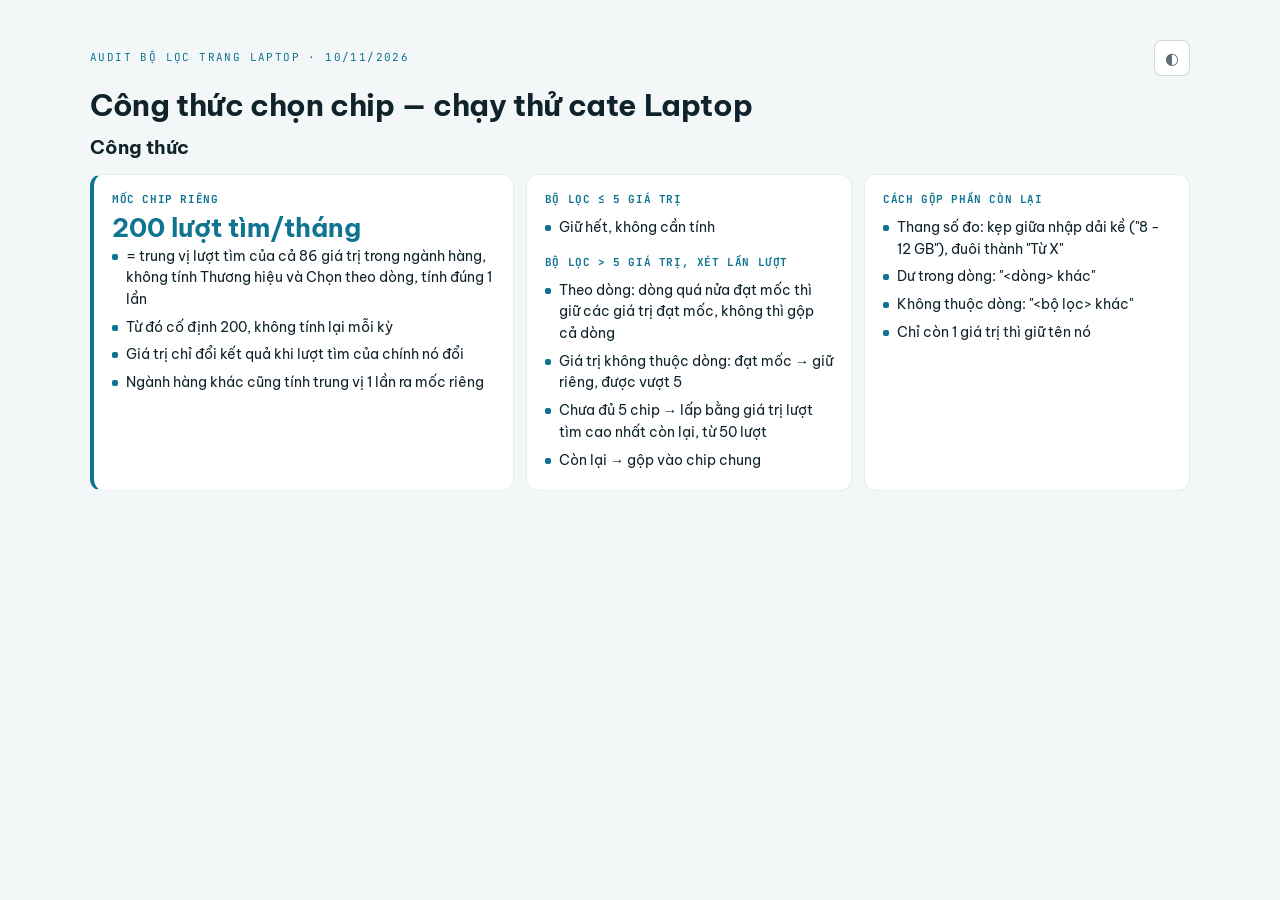
==== commit 9722f7b1: "feat: demo bộ lọc trang Laptop, gỡ trang so sánh, trang công thức chỉ còn công thức" ====
--- a/cong-thuc/index.html
+++ b/cong-thuc/index.html
@@ -147,318 +147,20 @@
 </style>
 </head>
 <body>
-<div class="layout">
+<div class="layout" style="grid-template-columns:minmax(0,1fr);max-width:1100px">
 <div class="wrap">
 <div class="top"><div class="eyebrow">Audit bộ lọc trang Laptop · 10/11/2026</div><button class="theme-toggle" id="themeToggle" aria-label="Đổi giao diện sáng / tối" title="Đổi giao diện sáng / tối">◐</button></div>
 <h1>Công thức chọn chip — chạy thử cate Laptop</h1>
-<ul class="sub bl"><li>Dữ liệu: 85 chip đang có trên web</li><li>Chip "Học tập, văn phòng" tách thành Sinh viên + Văn phòng như bản tinh gọn, nên tính 86 giá trị</li><li>Lượt tìm theo file Ahrefs 75k</li><li>Không tính bộ lọc Hãng và Chọn theo dòng (luôn có)</li><li>Chia theo 12 bộ lọc của bản tinh gọn</li></ul>
-<nav class="toc" aria-label="Mục lục"><a href="#ly-do">1. Vì sao chọn công thức này</a><a href="#cong-thuc">2. Công thức</a><a href="#tong">3. Kết quả theo bộ lọc</a><a href="#chi-tiet">4. Chi tiết từng giá trị</a><a href="#khac">5. Khác bản chốt tay</a></nav>
-
-<section id="ly-do">
-<div class="label"><span class="n">1</span><h2>Vì sao chọn công thức này</h2></div>
-
-<h3 class="ld-h">Bối cảnh: vấn đề ban đầu</h3>
-<div class="cards">
-<div class="card"><h3>Có công nghệ mới là có order filter</h3><ul class="bl"><li>Mỗi khi có chip hoặc card mới, ngành hàng order thêm 1 filter</li><li>Ngành hàng nghĩ theo "có công nghệ mới thì có người cần lọc", không nghĩ theo lượt tìm</li><li>Ví dụ: đợt RTX 20/10 order cùng lúc 7 card</li></ul></div>
-<div class="card"><h3>Bộ lọc dày dần</h3><ul class="bl"><li>Trang Laptop đang có 85 chip</li><li>CPU 25 giá trị, RAM 10 giá trị</li><li>14 giá trị không có ai tìm (0 lượt/tháng) vẫn chiếm 1 chip</li></ul></div>
-<div class="card"><h3>Tải khai báo tăng theo</h3><ul class="bl"><li>Mỗi chip là 1 trang phải viết Title, Meta, Infobox</li><li>Không có luật chung nên mỗi order phải họp để quyết tạo hay không</li><li>Mỗi người quyết một kiểu, lần sau khó làm lại đúng như lần trước</li></ul></div>
-</div>
-
-<h3 class="ld-h">Đã thử những cách nào</h3>
-<div class="tw"><div class="ts"><table class="ld-t">
-<thead><tr><th>Cách tính mốc</th><th>Ra gì</th><th>Vì sao bỏ</th></tr></thead>
-<tbody>
-<tr><td class="attr">Trung bình hoặc trung vị trong từng bộ lọc</td><td>Mỗi bộ lọc 1 mốc riêng, do chính các giá trị trong bộ lọc đó quyết</td><td><ul class="bl"><li>Giá trị lớn kéo mốc lên: Nhu cầu bị Gaming kéo mốc lên 6.174, loại cả Laptop AI (2.600), Đồ hoạ (4.910)</li><li>Bộ lọc nhỏ giữ giá trị ít tìm: Ultra X9 (40 lượt) vẫn có chip</li><li>Thêm vài giá trị 0 lượt là mốc tụt: RAM thêm 6 giá trị 0 lượt thì mốc về 0, hiện cả 16 chip</li></ul></td></tr>
-<tr><td class="attr">Trung bình cả ngành hàng</td><td class="num">2.018 lượt, 20/86 đạt</td><td><ul class="bl"><li>Gaming một mình 60.080 lượt, bằng 35% tổng, kéo trung bình lên</li><li>RAM không giá trị nào đạt, CPU chỉ còn Core i5, i7</li></ul></td></tr>
-<tr><td class="attr">(Tổng − giá trị lớn nhất) ÷ số giá trị</td><td class="num">1.319 lượt, 24/86 đạt</td><td><ul class="bl"><li>Vẫn quá cao: CPU chỉ còn Core i5, i7, i9</li><li>Gần như cả CPU và RAM phải lấp suất bằng tay</li></ul></td></tr>
-<tr class="ld-pick"><td class="attr">Trung vị cả ngành hàng, tính 1 lần <span class="st st--ok">Đang chọn</span></td><td class="num">200 lượt, 43/86 đạt</td><td><ul class="bl"><li>Gaming tăng gấp 10 thì mốc vẫn 200</li><li>Dễ nói: được tìm ít nhất bằng giá trị đứng giữa của ngành hàng thì có chip riêng</li></ul></td></tr>
-</tbody></table></div></div>
-
-<h3 class="ld-h">Vì sao chọn công thức hiện tại</h3>
-<div class="cards">
-<div class="card card--ok"><h3>1 mốc chung, cố định 200</h3><ul class="bl"><li>Mọi giá trị ở mọi bộ lọc so với cùng 1 con số</li><li>Đạt hay không là chuyện của riêng giá trị đó, anh em trong bộ lọc không quyết thay</li><li>Tính 1 lần rồi khoá, thêm giá trị mới cũng không kéo mốc lên xuống</li></ul></div>
-<div class="card card--ok"><h3>5 suất mỗi bộ lọc</h3><ul class="bl"><li>Bộ lọc ≤ 5 giá trị giữ hết: không đụng 6/12 bộ lọc đang ổn</li><li>Bộ lọc lớn lấp cho đủ 5, chỉ bằng giá trị từ 50 lượt</li><li>Khoảng 2 hàng chip trên điện thoại</li></ul></div>
-<div class="card card--ok"><h3>Gộp chứ không bỏ</h3><ul class="bl"><li>Giá trị không có chip riêng vẫn nằm trong 1 chip chung</li><li>Máy nào cũng còn đường lọc, đúng nhu cầu của ngành hàng</li><li>Chip chung có tên dễ hiểu: dải số ("8 - 12 GB"), "Core Ultra X", "Ryzen AI"</li></ul></div>
-</div>
-
-<h3 class="ld-h">Giải quyết được gì</h3>
-<div class="tw"><div class="ts"><table class="ld-t">
-<thead><tr><th>Vấn đề</th><th>Mức giải</th><th>Bằng chứng</th></tr></thead>
-<tbody>
-<tr><td class="attr">Mỗi order phải họp mới quyết được</td><td><span class="badge badge--ok">Giải</span></td><td>Chỉ cần lượt tìm/tháng của giá trị, so với 200. Ai chạy cũng ra cùng kết quả: 64 chip</td></tr>
-<tr><td class="attr">Bộ lọc dày vì giá trị ít người tìm</td><td><span class="badge badge--ok">Giải</span></td><td>85 chip trên web còn 64 chip theo công thức. RAM 10 giá trị còn 5 chip, CPU 25 còn 16</td></tr>
-<tr><td class="attr">Tải khai báo</td><td><span class="badge badge--merge">Một phần</span></td><td>Order dưới mốc không sinh trang mới. Core 3, 5, 7, 9 thành 1 chip "Core phổ thông". Chip gộp mới vẫn phải khai báo 1 lần</td></tr>
-<tr><td class="attr">Máy công nghệ mới phải lọc được</td><td><span class="badge badge--merge">Một phần</span></td><td>Giá trị mới luôn vào 1 chip. Có chip tên riêng thì phải đủ 200 lượt</td></tr>
-<tr><td class="attr">Bộ lọc dày vì công nghệ mới nhiều người tìm</td><td><span class="badge badge--mid">Chưa giải</span></td><td>Công thức không có trần. Đủ cả các card RTX thì Dòng card đồ hoạ từ 4 lên 12 chip. Bản 2 cấp đưa chip mới vào khung xổ, màn hình đầu không dày thêm</td></tr>
-<tr><td class="attr">Nhiều người tìm nhưng ít máy</td><td><span class="badge badge--mid">Chưa giải</span></td><td>Công thức không nhìn số máy. RTX 5090 (670 lượt, 1 máy) vẫn có chip riêng</td></tr>
-</tbody></table></div></div>
-
-<h3 class="ld-h">Ví dụ chạy qua công thức</h3>
-<div class="cards ld-ex">
-<div class="card card--ok"><h3>Nhu cầu: Laptop AI</h3><ul class="bl"><li>Cách cũ: Gaming (60.080) kéo mốc của Nhu cầu lên 6.174</li><li>Laptop AI 2.600 lượt bị loại dù nhiều người tìm</li><li>Công thức: 2.600 ≥ 200 nên có chip riêng. Cả 8 nhu cầu đều giữ</li></ul></div>
-<div class="card card--ok"><h3>CPU: Ultra X9</h3><ul class="bl"><li>Cách cũ: 40 lượt mà vẫn có chip, vì nhóm chỉ 5 chip</li><li>Công thức: 40 &lt; 200, gộp cùng Ultra X7 (120 lượt) thành chip "Core Ultra X"</li><li>Máy Ultra X9 vẫn lọc được</li></ul></div>
-<div class="card card--ok"><h3>Order mới 0 lượt: Ryzen AI 400</h3><ul class="bl"><li>Lúc lên kệ: 0 lượt tìm, 6 máy</li><li>Dòng Ryzen AI không giá trị nào đạt 200, nên gộp cả dòng thành chip "Ryzen AI"</li><li>Không cần tạo trang mới. Khớp bản chốt tay</li></ul></div>
-<div class="card"><h3>Đợt RTX 20/10: 7 card</h3><ul class="bl"><li>Lượt tìm đợt 20/10: RTX 3050, 4050, 5050, 5060, 5090 đủ 200 thì có chip. RTX 5070 (100), 5080 (80) gộp vào "RTX 50 khác"</li><li>Khớp quyết định lúc đó 6/7. Lệch RTX 5090: lúc đó không tạo vì chỉ có 1 máy</li><li>Mỗi card có câu trả lời ngay, không cần họp</li></ul></div>
-<div class="card"><h3>Vì sao khoá mốc, không tính lại mỗi kỳ</h3><ul class="bl"><li>Nếu tính lại mỗi kỳ, thêm 4 giá trị 0 lượt là mốc xuống 180</li><li>Lúc đó RAM 24 GB mất chip dù lượt tìm của nó không đổi</li><li>Thêm 8 card RTX và 2 giá trị lớn là mốc lên 300, CPU từ 16 còn 11 chip</li><li>Khoá 200 thì giá trị chỉ đổi kết quả khi lượt tìm của chính nó đổi</li></ul></div>
-<div class="card card--note"><h3>Chỗ cần biết khi đọc kết quả</h3><ul class="bl"><li>Bộ lọc ≤ 5 giá trị giữ hết, nên MX Series 0 lượt vẫn có chip</li><li>Luật dòng làm giá trị cùng dòng phụ thuộc nhau: RTX 5090 ở 190 thay vì 200 thì RTX 5050, 5060 cũng mất chip riêng</li><li>Chip mới chưa có lượt tìm thì chưa có chip tên riêng</li></ul></div>
-</div>
-</section>
-
 <section id="cong-thuc">
-<div class="label"><span class="n">2</span><h2>Công thức</h2></div>
+<div class="label"><h2>Công thức</h2></div>
 <div class="rule">
 <div class="step step--hero"><b>MỐC CHIP RIÊNG</b><div class="big">200 lượt tìm/tháng</div><ul><li>= trung vị lượt tìm của cả 86 giá trị trong ngành hàng, không tính Thương hiệu và Chọn theo dòng, tính đúng 1 lần</li><li>Từ đó cố định 200, không tính lại mỗi kỳ</li><li>Giá trị chỉ đổi kết quả khi lượt tìm của chính nó đổi</li><li>Ngành hàng khác cũng tính trung vị 1 lần ra mốc riêng</li></ul></div>
 <div class="step"><b>BỘ LỌC ≤ 5 GIÁ TRỊ</b><ul><li>Giữ hết, không cần tính</li></ul><b style="margin-top:12px">BỘ LỌC &gt; 5 GIÁ TRỊ, XÉT LẦN LƯỢT</b><ul><li>Theo dòng: dòng quá nửa đạt mốc thì giữ các giá trị đạt mốc, không thì gộp cả dòng</li><li>Giá trị không thuộc dòng: đạt mốc → giữ riêng, được vượt 5</li><li>Chưa đủ 5 chip → lấp bằng giá trị lượt tìm cao nhất còn lại, từ 50 lượt</li><li>Còn lại → gộp vào chip chung</li></ul></div>
 <div class="step"><b>CÁCH GỘP PHẦN CÒN LẠI</b><ul><li>Thang số đo: kẹp giữa nhập dải kề ("8 - 12 GB"), đuôi thành "Từ X"</li><li>Dư trong dòng: "&lt;dòng&gt; khác"</li><li>Không thuộc dòng: "&lt;bộ lọc&gt; khác"</li><li>Chỉ còn 1 giá trị thì giữ tên nó</li></ul></div>
 </div>
-<div class="kpis">
-<div class="kpi kpi--main"><div class="kv">85 → 64</div><div class="kl">chip trên web → chip theo công thức</div></div>
-<div class="kpi"><div class="kv">64</div><div class="kl">bản tinh gọn chốt tay</div></div>
-<div class="kpi"><div class="kv">61</div><div class="kl">sau khi gộp HD → Full HD, Retina → 2K - 3K (thông số rơi vào khoảng đó) và web tự ẩn MX (hết máy)</div></div>
-<div class="kpi"><div class="kv">12</div><div class="kl">bộ lọc, 6 bộ lọc ≤ 5 giá trị</div></div>
-</div>
-</section>
-
-<section id="tong">
-<div class="label"><span class="n">3</span><h2>Kết quả theo bộ lọc</h2><p><span class="chip">Xanh: chip giữ riêng</span><span class="chip chip--merge">Cam: chip chung sau khi gộp</span></p></div>
-<div class="tw"><div class="ts"><table>
-<thead><tr><th>Bộ lọc và luật áp</th><th>Giá trị</th><th>Chip</th><th>Chốt tay</th><th>Chip giữ riêng</th><th>Chip chung (= gộp từ)</th></tr></thead>
-<tbody><tr><td class="attr">Khoảng giá<div class="pills"><span class="mini mini--base">Đ1 ×5</span></div></td>
-<td class="num">5</td><td class="num strong">5</td><td class="num">5<small class="same">bằng</small></td>
-<td><span class="chip">10 - 15 triệu</span><span class="chip">15 - 20 triệu</span><span class="chip">20 - 25 triệu</span><span class="chip">25 - 30 triệu</span><span class="chip">Trên 30 triệu</span></td><td><span class="dim">—</span></td></tr><tr><td class="attr">Nhu cầu sử dụng<div class="pills"><span class="mini mini--ok">Đ2 ×8</span></div></td>
-<td class="num">8</td><td class="num strong">8</td><td class="num">8<small class="same">bằng</small></td>
-<td><span class="chip">Laptop AI</span><span class="chip">Gaming</span><span class="chip">Sinh viên</span><span class="chip">Văn phòng</span><span class="chip">Đồ hoạ</span><span class="chip">Kỹ thuật</span><span class="chip">Mỏng nhẹ</span><span class="chip">Cao cấp</span></td><td><span class="dim">—</span></td></tr><tr><td class="attr">Kích thước màn hình<div class="pills"><span class="mini mini--base">Đ1 ×4</span></div></td>
-<td class="num">4</td><td class="num strong">4</td><td class="num">4<small class="same">bằng</small></td>
-<td><span class="chip">Dưới 14 inch</span><span class="chip">Từ 14 - 15 inch</span><span class="chip">Từ 15 - 16 inch</span><span class="chip">Trên 16 inch</span></td><td><span class="dim">—</span></td></tr><tr><td class="attr">CPU<div class="pills"><span class="mini mini--ok">N1 ×1</span><span class="mini mini--ok">N2 ×10</span><span class="mini mini--merge">N3 ×1</span><span class="mini mini--merge">N4 ×13</span></div></td>
-<td class="num">25</td><td class="num strong">16</td><td class="num">16<small class="same">bằng</small></td>
-<td><span class="chip">Ultra 9</span><span class="chip">Ultra 7</span><span class="chip">Ultra 5</span><span class="chip">Core i9</span><span class="chip">Core i7</span><span class="chip">Core i5</span><span class="chip">Core i3</span><span class="chip">Ryzen 9</span><span class="chip">Ryzen 7</span><span class="chip">Ryzen 5</span><span class="chip">Ryzen 3</span><span class="chip">RTX Spark</span></td><td><div class="mg"><span class="chip chip--merge">Core Ultra X</span><span class="mg-from">= Ultra X7 + Ultra X9</span></div><div class="mg"><span class="chip chip--merge">Core phổ thông</span><span class="mg-from">= Core 3 + Core 5 + Core 7 + Core 9</span></div><div class="mg"><span class="chip chip--merge">Ryzen AI</span><span class="mg-from">= Ryzen AI 300 series + Ryzen AI Max 300 Series + Ryzen AI 200 Series + Ryzen AI 400 Series</span></div><div class="mg"><span class="chip chip--merge">Snapdragon X</span><span class="mg-from">= Snapdragon X Elite + Snapdragon X Plus + Snapdragon X</span></div></td></tr><tr><td class="attr">Card đồ hoạ<div class="pills"><span class="mini mini--base">Đ1 ×2</span></div></td>
-<td class="num">2</td><td class="num strong">2</td><td class="num">2<small class="same">bằng</small></td>
-<td><span class="chip">Card tích hợp</span><span class="chip">Card rời</span></td><td><span class="dim">—</span></td></tr><tr><td class="attr">Dòng card đồ hoạ<div class="pills"><span class="mini mini--base">Đ1 ×4</span></div></td>
-<td class="num">4</td><td class="num strong">4</td><td class="num">3<small class="diff">+1</small></td>
-<td><span class="chip">RTX 50 series</span><span class="chip">RTX 40 series</span><span class="chip">RTX 30 series</span><span class="chip">MX Series</span></td><td><span class="dim">—</span></td></tr><tr><td class="attr">RAM<div class="pills"><span class="mini mini--ok">Đ2 ×3</span><span class="mini mini--fill">Đ3 ×1</span><span class="mini mini--merge">T1 ×1</span><span class="mini mini--merge">T2 ×5</span></div></td>
-<td class="num">10</td><td class="num strong">5</td><td class="num">6<small class="diff">-1</small></td>
-<td><span class="chip">16 GB</span><span class="chip">24 GB</span><span class="chip">32 GB</span></td><td><div class="mg"><span class="chip chip--merge">8 - 12 GB</span><span class="mg-from">= 8 GB + 12 GB</span></div><div class="mg"><span class="chip chip--merge">Từ 36 GB</span><span class="mg-from">= 36 GB + 48 GB + 64 GB + 128 GB + 192 GB</span></div></td></tr><tr><td class="attr">Ổ cứng<div class="pills"><span class="mini mini--ok">Đ2 ×2</span><span class="mini mini--fill">Đ3 ×1</span><span class="mini mini--merge">T2 ×3</span></div></td>
-<td class="num">6</td><td class="num strong">4</td><td class="num">4<small class="same">bằng</small></td>
-<td><span class="chip">SSD 256 GB</span><span class="chip">SSD 512 GB</span><span class="chip">SSD 1 TB</span></td><td><div class="mg"><span class="chip chip--merge">Từ SSD 2 TB</span><span class="mg-from">= SSD 2 TB + SSD 3 TB + SSD 6 TB</span></div></td></tr><tr><td class="attr">Tiện ích<div class="pills"><span class="mini mini--merge">N4 ×2</span><span class="mini mini--ok">Đ2 ×2</span><span class="mini mini--fill">Đ3 ×1</span><span class="mini mini--merge">K ×1</span></div></td>
-<td class="num">6</td><td class="num strong">5</td><td class="num">6<small class="diff">-1</small></td>
-<td><span class="chip">Cảm ứng</span><span class="chip">Gập 360 độ</span><span class="chip">Có bàn phím số</span><span class="chip">Có đèn bàn phím</span></td><td><div class="mg"><span class="chip chip--merge">Bảo mật</span><span class="mg-from">= Bảo mật vân tay + Bảo mật khuôn mặt</span></div></td></tr><tr><td class="attr">Công nghệ màn hình<div class="pills"><span class="mini mini--base">Đ1 ×3</span></div></td>
-<td class="num">3</td><td class="num strong">3</td><td class="num">3<small class="same">bằng</small></td>
-<td><span class="chip">100% sRGB</span><span class="chip">Chống chói (Anti Glare)</span><span class="chip">Màn hình OLED</span></td><td><span class="dim">—</span></td></tr><tr><td class="attr">Độ phân giải<div class="pills"><span class="mini mini--base">Đ1 ×5</span></div></td>
-<td class="num">5</td><td class="num strong">5</td><td class="num">3<small class="diff">+2</small></td>
-<td><span class="chip">4K</span><span class="chip">2K</span><span class="chip">Retina</span><span class="chip">Full HD</span><span class="chip">HD</span></td><td><span class="dim">—</span></td></tr><tr><td class="attr">Tần số quét<div class="pills"><span class="mini mini--ok">Đ2 ×1</span><span class="mini mini--fill">Đ3 ×1</span><span class="mini mini--merge">T2 ×6</span></div></td>
-<td class="num">8</td><td class="num strong">3</td><td class="num">4<small class="diff">-1</small></td>
-<td><span class="chip">144 Hz</span></td><td><div class="mg"><span class="chip chip--merge">90 - 120 Hz</span><span class="mg-from">= 90 Hz + 120 Hz</span></div><div class="mg"><span class="chip chip--merge">Từ 165 Hz</span><span class="mg-from">= 165 Hz + 180 Hz + 240 Hz + 250 Hz + 300 Hz</span></div></td></tr></tbody>
-<tfoot><tr><td>Tổng</td><td class="num">86</td><td class="num">64</td><td class="num">64</td><td colspan="2"></td></tr></tfoot>
-</table></div></div>
-</section>
-
-<section id="chi-tiet">
-<div class="label"><span class="n">4</span><h2>Chi tiết từng giá trị</h2></div>
-<div class="filters" role="group" aria-label="Lọc bảng">
-<button data-f="all" aria-pressed="true">Tất cả</button><button data-f="giu" aria-pressed="false">Chỉ giá trị giữ riêng</button><button data-f="gop" aria-pressed="false">Chỉ giá trị bị gộp</button><button data-f="diff" aria-pressed="false">Chỉ chỗ khác bản chốt tay</button>
-</div>
-<ul class="hint bl"><li>Mã ở cột "Luật" khớp bảng điều kiện bên phải</li><li>Cột "Vì sao": dòng chữ máy là phép so, dòng thường là cách xử lý</li><li>Kết quả công thức nằm ở cột "Thành chip"</li><li>Cột cuối là bản bạn chốt tay ngày 09/11, làm trước khi có công thức, chỉ để so</li><li>Nhãn đỏ "khác": công thức ra chip khác bản chốt tay (khác cả khi cùng là gộp nhưng gộp vào chip khác)</li></ul>
-<div class="tw"><div class="ts"><table id="detail">
-<thead><tr><th>Giá trị</th><th>Lượt tìm</th><th>Luật</th><th>Thành chip</th><th>Vì sao</th><th>Bản chốt tay 09/11 (để so)</th></tr></thead>
-<tbody><tr class="grp" data-grp="1"><td colspan="6">Khoảng giá <span class="grp-meta">5 giá trị → 5 chip</span></td></tr><tr data-kq="giu" data-same="1" data-ma="Đ1">
-<td class="val">10 - 15 triệu</td><td class="num">4.090</td><td><span class="badge badge--base"><b>Đ1</b> ≤ 5 giá trị</span></td>
-<td><span class="dim">chip của chính nó</span></td><td class="why"><div class="dk">Bộ lọc 5 giá trị ≤ 5</div>Giữ hết, không xét lượt tìm</td><td class="own">Giữ riêng</td></tr><tr data-kq="giu" data-same="1" data-ma="Đ1">
-<td class="val">15 - 20 triệu</td><td class="num">4.920</td><td><span class="badge badge--base"><b>Đ1</b> ≤ 5 giá trị</span></td>
-<td><span class="dim">chip của chính nó</span></td><td class="why"><div class="dk">Bộ lọc 5 giá trị ≤ 5</div>Giữ hết, không xét lượt tìm</td><td class="own">Giữ riêng</td></tr><tr data-kq="giu" data-same="1" data-ma="Đ1">
-<td class="val">20 - 25 triệu</td><td class="num">5.000</td><td><span class="badge badge--base"><b>Đ1</b> ≤ 5 giá trị</span></td>
-<td><span class="dim">chip của chính nó</span></td><td class="why"><div class="dk">Bộ lọc 5 giá trị ≤ 5</div>Giữ hết, không xét lượt tìm</td><td class="own">Giữ riêng</td></tr><tr data-kq="giu" data-same="1" data-ma="Đ1">
-<td class="val">25 - 30 triệu</td><td class="num">620</td><td><span class="badge badge--base"><b>Đ1</b> ≤ 5 giá trị</span></td>
-<td><span class="dim">chip của chính nó</span></td><td class="why"><div class="dk">Bộ lọc 5 giá trị ≤ 5</div>Giữ hết, không xét lượt tìm</td><td class="own">Giữ riêng</td></tr><tr data-kq="giu" data-same="1" data-ma="Đ1">
-<td class="val">Trên 30 triệu</td><td class="num">1.110</td><td><span class="badge badge--base"><b>Đ1</b> ≤ 5 giá trị</span></td>
-<td><span class="dim">chip của chính nó</span></td><td class="why"><div class="dk">Bộ lọc 5 giá trị ≤ 5</div>Giữ hết, không xét lượt tìm</td><td class="own">Giữ riêng</td></tr><tr class="grp" data-grp="1"><td colspan="6">Nhu cầu sử dụng <span class="grp-meta">8 giá trị → 8 chip</span></td></tr><tr data-kq="giu" data-same="1" data-ma="Đ2">
-<td class="val">Laptop AI</td><td class="num">2.600</td><td><span class="badge badge--ok"><b>Đ2</b> Đạt mốc</span></td>
-<td><span class="dim">chip của chính nó</span></td><td class="why"><div class="dk">2.600 ≥ 200</div>Đạt mốc → chip riêng</td><td class="own">Giữ riêng</td></tr><tr data-kq="giu" data-same="1" data-ma="Đ2">
-<td class="val">Gaming</td><td class="num">60.080</td><td><span class="badge badge--ok"><b>Đ2</b> Đạt mốc</span></td>
-<td><span class="dim">chip của chính nó</span></td><td class="why"><div class="dk">60.080 ≥ 200</div>Đạt mốc → chip riêng</td><td class="own">Giữ riêng</td></tr><tr data-kq="giu" data-same="1" data-ma="Đ2">
-<td class="val">Sinh viên</td><td class="num">12.810</td><td><span class="badge badge--ok"><b>Đ2</b> Đạt mốc</span></td>
-<td><span class="dim">chip của chính nó</span></td><td class="why"><div class="dk">12.810 ≥ 200</div>Đạt mốc → chip riêng</td><td class="own">Giữ riêng</td></tr><tr data-kq="giu" data-same="1" data-ma="Đ2">
-<td class="val">Văn phòng</td><td class="num">14.410</td><td><span class="badge badge--ok"><b>Đ2</b> Đạt mốc</span></td>
-<td><span class="dim">chip của chính nó</span></td><td class="why"><div class="dk">14.410 ≥ 200</div>Đạt mốc → chip riêng</td><td class="own">Giữ riêng</td></tr><tr data-kq="giu" data-same="1" data-ma="Đ2">
-<td class="val">Đồ hoạ</td><td class="num">4.910</td><td><span class="badge badge--ok"><b>Đ2</b> Đạt mốc</span></td>
-<td><span class="dim">chip của chính nó</span></td><td class="why"><div class="dk">4.910 ≥ 200</div>Đạt mốc → chip riêng</td><td class="own">Giữ riêng</td></tr><tr data-kq="giu" data-same="1" data-ma="Đ2">
-<td class="val">Kỹ thuật</td><td class="num">4.350</td><td><span class="badge badge--ok"><b>Đ2</b> Đạt mốc</span></td>
-<td><span class="dim">chip của chính nó</span></td><td class="why"><div class="dk">4.350 ≥ 200</div>Đạt mốc → chip riêng</td><td class="own">Giữ riêng</td></tr><tr data-kq="giu" data-same="1" data-ma="Đ2">
-<td class="val">Mỏng nhẹ</td><td class="num">8.820</td><td><span class="badge badge--ok"><b>Đ2</b> Đạt mốc</span></td>
-<td><span class="dim">chip của chính nó</span></td><td class="why"><div class="dk">8.820 ≥ 200</div>Đạt mốc → chip riêng</td><td class="own">Giữ riêng</td></tr><tr data-kq="giu" data-same="1" data-ma="Đ2">
-<td class="val">Cao cấp</td><td class="num">1.490</td><td><span class="badge badge--ok"><b>Đ2</b> Đạt mốc</span></td>
-<td><span class="dim">chip của chính nó</span></td><td class="why"><div class="dk">1.490 ≥ 200</div>Đạt mốc → chip riêng</td><td class="own">Giữ riêng</td></tr><tr class="grp" data-grp="1"><td colspan="6">Kích thước màn hình <span class="grp-meta">4 giá trị → 4 chip</span></td></tr><tr data-kq="giu" data-same="1" data-ma="Đ1">
-<td class="val">Dưới 14 inch</td><td class="num">5.680</td><td><span class="badge badge--base"><b>Đ1</b> ≤ 5 giá trị</span></td>
-<td><span class="dim">chip của chính nó</span></td><td class="why"><div class="dk">Bộ lọc 4 giá trị ≤ 5</div>Giữ hết, không xét lượt tìm</td><td class="own">Giữ riêng</td></tr><tr data-kq="giu" data-same="1" data-ma="Đ1">
-<td class="val">Từ 14 - 15 inch</td><td class="num">3.720</td><td><span class="badge badge--base"><b>Đ1</b> ≤ 5 giá trị</span></td>
-<td><span class="dim">chip của chính nó</span></td><td class="why"><div class="dk">Bộ lọc 4 giá trị ≤ 5</div>Giữ hết, không xét lượt tìm</td><td class="own">Giữ riêng</td></tr><tr data-kq="giu" data-same="1" data-ma="Đ1">
-<td class="val">Từ 15 - 16 inch</td><td class="num">4.600</td><td><span class="badge badge--base"><b>Đ1</b> ≤ 5 giá trị</span></td>
-<td><span class="dim">chip của chính nó</span></td><td class="why"><div class="dk">Bộ lọc 4 giá trị ≤ 5</div>Giữ hết, không xét lượt tìm</td><td class="own">Giữ riêng</td></tr><tr data-kq="giu" data-same="1" data-ma="Đ1">
-<td class="val">Trên 16 inch</td><td class="num">2.010</td><td><span class="badge badge--base"><b>Đ1</b> ≤ 5 giá trị</span></td>
-<td><span class="dim">chip của chính nó</span></td><td class="why"><div class="dk">Bộ lọc 4 giá trị ≤ 5</div>Giữ hết, không xét lượt tìm</td><td class="own">Giữ riêng</td></tr><tr class="grp" data-grp="1"><td colspan="6">CPU <span class="grp-meta">25 giá trị → 16 chip</span></td></tr><tr data-kq="giu" data-same="1" data-ma="N2">
-<td class="val">Ultra 9</td><td class="num">270</td><td><span class="badge badge--ok"><b>N2</b> Dòng đa số đạt mốc</span></td>
-<td><span class="dim">chip của chính nó</span></td><td class="why"><div class="dk">270 ≥ 200</div><div class="dk">dòng Core Ultra: 3/3 đạt mốc</div>Dòng Core Ultra quá nửa đạt mốc → giữ chip riêng</td><td class="own">Giữ riêng</td></tr><tr data-kq="giu" data-same="1" data-ma="N2">
-<td class="val">Ultra 7</td><td class="num">390</td><td><span class="badge badge--ok"><b>N2</b> Dòng đa số đạt mốc</span></td>
-<td><span class="dim">chip của chính nó</span></td><td class="why"><div class="dk">390 ≥ 200</div><div class="dk">dòng Core Ultra: 3/3 đạt mốc</div>Dòng Core Ultra quá nửa đạt mốc → giữ chip riêng</td><td class="own">Giữ riêng</td></tr><tr data-kq="giu" data-same="1" data-ma="N2">
-<td class="val">Ultra 5</td><td class="num">280</td><td><span class="badge badge--ok"><b>N2</b> Dòng đa số đạt mốc</span></td>
-<td><span class="dim">chip của chính nó</span></td><td class="why"><div class="dk">280 ≥ 200</div><div class="dk">dòng Core Ultra: 3/3 đạt mốc</div>Dòng Core Ultra quá nửa đạt mốc → giữ chip riêng</td><td class="own">Giữ riêng</td></tr><tr data-kq="gop" data-same="1" data-ma="N4">
-<td class="val">Ultra X7</td><td class="num">120</td><td><span class="badge badge--merge"><b>N4</b> Gộp cả dòng</span></td>
-<td><span class="chip chip--merge">Core Ultra X</span></td><td class="why"><div class="dk">120 &lt; 200</div><div class="dk">dòng Core Ultra X: 0/2 đạt mốc</div>Dòng Core Ultra X chưa quá nửa đạt mốc → gộp cả dòng thành "Core Ultra X"</td><td class="own">Gộp → Core Ultra khác</td></tr><tr data-kq="gop" data-same="1" data-ma="N4">
-<td class="val">Ultra X9</td><td class="num">40</td><td><span class="badge badge--merge"><b>N4</b> Gộp cả dòng</span></td>
-<td><span class="chip chip--merge">Core Ultra X</span></td><td class="why"><div class="dk">40 &lt; 200</div><div class="dk">dòng Core Ultra X: 0/2 đạt mốc</div>Dòng Core Ultra X chưa quá nửa đạt mốc → gộp cả dòng thành "Core Ultra X"</td><td class="own">Gộp → Core Ultra khác</td></tr><tr data-kq="giu" data-same="1" data-ma="N2">
-<td class="val">Core i9</td><td class="num">1.510</td><td><span class="badge badge--ok"><b>N2</b> Dòng đa số đạt mốc</span></td>
-<td><span class="dim">chip của chính nó</span></td><td class="why"><div class="dk">1.510 ≥ 200</div><div class="dk">dòng Core i: 4/4 đạt mốc</div>Dòng Core i quá nửa đạt mốc → giữ chip riêng</td><td class="own">Giữ riêng</td></tr><tr data-kq="giu" data-same="1" data-ma="N2">
-<td class="val">Core i7</td><td class="num">2.760</td><td><span class="badge badge--ok"><b>N2</b> Dòng đa số đạt mốc</span></td>
-<td><span class="dim">chip của chính nó</span></td><td class="why"><div class="dk">2.760 ≥ 200</div><div class="dk">dòng Core i: 4/4 đạt mốc</div>Dòng Core i quá nửa đạt mốc → giữ chip riêng</td><td class="own">Giữ riêng</td></tr><tr data-kq="giu" data-same="1" data-ma="N2">
-<td class="val">Core i5</td><td class="num">2.070</td><td><span class="badge badge--ok"><b>N2</b> Dòng đa số đạt mốc</span></td>
-<td><span class="dim">chip của chính nó</span></td><td class="why"><div class="dk">2.070 ≥ 200</div><div class="dk">dòng Core i: 4/4 đạt mốc</div>Dòng Core i quá nửa đạt mốc → giữ chip riêng</td><td class="own">Giữ riêng</td></tr><tr data-kq="giu" data-same="1" data-ma="N2">
-<td class="val">Core i3</td><td class="num">450</td><td><span class="badge badge--ok"><b>N2</b> Dòng đa số đạt mốc</span></td>
-<td><span class="dim">chip của chính nó</span></td><td class="why"><div class="dk">450 ≥ 200</div><div class="dk">dòng Core i: 4/4 đạt mốc</div>Dòng Core i quá nửa đạt mốc → giữ chip riêng</td><td class="own">Giữ riêng</td></tr><tr data-kq="gop" data-same="1" data-ma="N4">
-<td class="val">Core 3</td><td class="num">20</td><td><span class="badge badge--merge"><b>N4</b> Gộp cả dòng</span></td>
-<td><span class="chip chip--merge">Core phổ thông</span></td><td class="why"><div class="dk">20 &lt; 200</div><div class="dk">dòng Core phổ thông: 0/4 đạt mốc</div>Dòng Core phổ thông chưa quá nửa đạt mốc → gộp cả dòng thành "Core phổ thông"</td><td class="own">Gộp → Core phổ thông</td></tr><tr data-kq="gop" data-same="1" data-ma="N4">
-<td class="val">Core 5</td><td class="num">40</td><td><span class="badge badge--merge"><b>N4</b> Gộp cả dòng</span></td>
-<td><span class="chip chip--merge">Core phổ thông</span></td><td class="why"><div class="dk">40 &lt; 200</div><div class="dk">dòng Core phổ thông: 0/4 đạt mốc</div>Dòng Core phổ thông chưa quá nửa đạt mốc → gộp cả dòng thành "Core phổ thông"</td><td class="own">Gộp → Core phổ thông</td></tr><tr data-kq="gop" data-same="1" data-ma="N4">
-<td class="val">Core 7</td><td class="num">30</td><td><span class="badge badge--merge"><b>N4</b> Gộp cả dòng</span></td>
-<td><span class="chip chip--merge">Core phổ thông</span></td><td class="why"><div class="dk">30 &lt; 200</div><div class="dk">dòng Core phổ thông: 0/4 đạt mốc</div>Dòng Core phổ thông chưa quá nửa đạt mốc → gộp cả dòng thành "Core phổ thông"</td><td class="own">Gộp → Core phổ thông</td></tr><tr data-kq="gop" data-same="1" data-ma="N4">
-<td class="val">Core 9</td><td class="num">0</td><td><span class="badge badge--merge"><b>N4</b> Gộp cả dòng</span></td>
-<td><span class="chip chip--merge">Core phổ thông</span></td><td class="why"><div class="dk">0 &lt; 200</div><div class="dk">dòng Core phổ thông: 0/4 đạt mốc</div>Dòng Core phổ thông chưa quá nửa đạt mốc → gộp cả dòng thành "Core phổ thông"</td><td class="own">Gộp → Core phổ thông</td></tr><tr data-kq="giu" data-same="1" data-ma="N2">
-<td class="val">Ryzen 9</td><td class="num">280</td><td><span class="badge badge--ok"><b>N2</b> Dòng đa số đạt mốc</span></td>
-<td><span class="dim">chip của chính nó</span></td><td class="why"><div class="dk">280 ≥ 200</div><div class="dk">dòng Ryzen: 3/4 đạt mốc</div>Dòng Ryzen quá nửa đạt mốc → giữ chip riêng</td><td class="own">Giữ riêng</td></tr><tr data-kq="giu" data-same="1" data-ma="N2">
-<td class="val">Ryzen 7</td><td class="num">570</td><td><span class="badge badge--ok"><b>N2</b> Dòng đa số đạt mốc</span></td>
-<td><span class="dim">chip của chính nó</span></td><td class="why"><div class="dk">570 ≥ 200</div><div class="dk">dòng Ryzen: 3/4 đạt mốc</div>Dòng Ryzen quá nửa đạt mốc → giữ chip riêng</td><td class="own">Giữ riêng</td></tr><tr data-kq="giu" data-same="1" data-ma="N2">
-<td class="val">Ryzen 5</td><td class="num">320</td><td><span class="badge badge--ok"><b>N2</b> Dòng đa số đạt mốc</span></td>
-<td><span class="dim">chip của chính nó</span></td><td class="why"><div class="dk">320 ≥ 200</div><div class="dk">dòng Ryzen: 3/4 đạt mốc</div>Dòng Ryzen quá nửa đạt mốc → giữ chip riêng</td><td class="own">Giữ riêng</td></tr><tr data-kq="giu" data-same="1" data-ma="N3">
-<td class="val">Ryzen 3</td><td class="num">10</td><td><span class="badge badge--merge"><b>N3</b> Dư trong dòng</span></td>
-<td><span class="dim">chip của chính nó</span></td><td class="why"><div class="dk">10 &lt; 200</div><div class="dk">dòng Ryzen: 3/4 đạt mốc</div>Dưới mốc nhưng dư 1 mình trong dòng Ryzen → giữ tên</td><td class="own">Giữ riêng</td></tr><tr data-kq="gop" data-same="1" data-ma="N4">
-<td class="val">Ryzen AI 300 series</td><td class="num">150</td><td><span class="badge badge--merge"><b>N4</b> Gộp cả dòng</span></td>
-<td><span class="chip chip--merge">Ryzen AI</span></td><td class="why"><div class="dk">150 &lt; 200</div><div class="dk">dòng Ryzen AI: 0/4 đạt mốc</div>Dòng Ryzen AI chưa quá nửa đạt mốc → gộp cả dòng thành "Ryzen AI"</td><td class="own">Gộp → Ryzen AI</td></tr><tr data-kq="gop" data-same="1" data-ma="N4">
-<td class="val">Ryzen AI Max 300 Series</td><td class="num">190</td><td><span class="badge badge--merge"><b>N4</b> Gộp cả dòng</span></td>
-<td><span class="chip chip--merge">Ryzen AI</span></td><td class="why"><div class="dk">190 &lt; 200</div><div class="dk">dòng Ryzen AI: 0/4 đạt mốc</div>Dòng Ryzen AI chưa quá nửa đạt mốc → gộp cả dòng thành "Ryzen AI"</td><td class="own">Gộp → Ryzen AI</td></tr><tr data-kq="gop" data-same="1" data-ma="N4">
-<td class="val">Ryzen AI 200 Series</td><td class="num">0</td><td><span class="badge badge--merge"><b>N4</b> Gộp cả dòng</span></td>
-<td><span class="chip chip--merge">Ryzen AI</span></td><td class="why"><div class="dk">0 &lt; 200</div><div class="dk">dòng Ryzen AI: 0/4 đạt mốc</div>Dòng Ryzen AI chưa quá nửa đạt mốc → gộp cả dòng thành "Ryzen AI"</td><td class="own">Gộp → Ryzen AI</td></tr><tr data-kq="gop" data-same="1" data-ma="N4">
-<td class="val">Ryzen AI 400 Series</td><td class="num">0</td><td><span class="badge badge--merge"><b>N4</b> Gộp cả dòng</span></td>
-<td><span class="chip chip--merge">Ryzen AI</span></td><td class="why"><div class="dk">0 &lt; 200</div><div class="dk">dòng Ryzen AI: 0/4 đạt mốc</div>Dòng Ryzen AI chưa quá nửa đạt mốc → gộp cả dòng thành "Ryzen AI"</td><td class="own">Gộp → Ryzen AI</td></tr><tr data-kq="gop" data-same="1" data-ma="N4">
-<td class="val">Snapdragon X Elite</td><td class="num">150</td><td><span class="badge badge--merge"><b>N4</b> Gộp cả dòng</span></td>
-<td><span class="chip chip--merge">Snapdragon X</span></td><td class="why"><div class="dk">150 &lt; 200</div><div class="dk">dòng Snapdragon X: 1/3 đạt mốc</div>Dòng Snapdragon X chưa quá nửa đạt mốc → gộp cả dòng thành "Snapdragon X"</td><td class="own">Gộp → Snapdragon X</td></tr><tr data-kq="gop" data-same="1" data-ma="N4">
-<td class="val">Snapdragon X Plus</td><td class="num">50</td><td><span class="badge badge--merge"><b>N4</b> Gộp cả dòng</span></td>
-<td><span class="chip chip--merge">Snapdragon X</span></td><td class="why"><div class="dk">50 &lt; 200</div><div class="dk">dòng Snapdragon X: 1/3 đạt mốc</div>Dòng Snapdragon X chưa quá nửa đạt mốc → gộp cả dòng thành "Snapdragon X"</td><td class="own">Gộp → Snapdragon X</td></tr><tr data-kq="giu" data-same="1" data-ma="N4">
-<td class="val">Snapdragon X</td><td class="num">360</td><td><span class="badge badge--merge"><b>N4</b> Gộp cả dòng</span></td>
-<td><span class="dim">chip của chính nó</span></td><td class="why"><div class="dk">360 ≥ 200</div><div class="dk">dòng Snapdragon X: 1/3 đạt mốc</div><ul class="bl"><li>Dòng Snapdragon X chưa quá nửa đạt mốc → gộp cả dòng thành "Snapdragon X"</li><li>Chip giữ tên, lọc cả Snapdragon X Elite + Snapdragon X Plus</li></ul></td><td class="own">Giữ riêng</td></tr><tr data-kq="giu" data-same="1" data-ma="N1">
-<td class="val">RTX Spark</td><td class="num">480</td><td><span class="badge badge--ok"><b>N1</b> Dòng 1 giá trị</span></td>
-<td><span class="dim">chip của chính nó</span></td><td class="why"><div class="dk">480 ≥ 200</div><div class="dk">dòng RTX Spark chỉ 1 giá trị</div>Dòng chỉ có 1 giá trị → giữ chip riêng, không xét lượt tìm</td><td class="own">Giữ riêng</td></tr><tr class="grp" data-grp="1"><td colspan="6">Card đồ hoạ <span class="grp-meta">2 giá trị → 2 chip</span></td></tr><tr data-kq="giu" data-same="1" data-ma="Đ1">
-<td class="val">Card tích hợp</td><td class="num">30</td><td><span class="badge badge--base"><b>Đ1</b> ≤ 5 giá trị</span></td>
-<td><span class="dim">chip của chính nó</span></td><td class="why"><div class="dk">Bộ lọc 2 giá trị ≤ 5</div>Giữ hết, không xét lượt tìm</td><td class="own">Giữ riêng</td></tr><tr data-kq="giu" data-same="1" data-ma="Đ1">
-<td class="val">Card rời</td><td class="num">1.780</td><td><span class="badge badge--base"><b>Đ1</b> ≤ 5 giá trị</span></td>
-<td><span class="dim">chip của chính nó</span></td><td class="why"><div class="dk">Bộ lọc 2 giá trị ≤ 5</div>Giữ hết, không xét lượt tìm</td><td class="own">Giữ riêng</td></tr><tr class="grp" data-grp="1"><td colspan="6">Dòng card đồ hoạ <span class="grp-meta">4 giá trị → 4 chip</span></td></tr><tr data-kq="giu" data-same="1" data-ma="Đ1">
-<td class="val">RTX 50 series</td><td class="num">3.040</td><td><span class="badge badge--base"><b>Đ1</b> ≤ 5 giá trị</span></td>
-<td><span class="dim">chip của chính nó</span></td><td class="why"><div class="dk">Bộ lọc 4 giá trị ≤ 5</div>Giữ hết, không xét lượt tìm</td><td class="own">Giữ riêng</td></tr><tr data-kq="giu" data-same="1" data-ma="Đ1">
-<td class="val">RTX 40 series</td><td class="num">2.610</td><td><span class="badge badge--base"><b>Đ1</b> ≤ 5 giá trị</span></td>
-<td><span class="dim">chip của chính nó</span></td><td class="why"><div class="dk">Bộ lọc 4 giá trị ≤ 5</div>Giữ hết, không xét lượt tìm</td><td class="own">Giữ riêng</td></tr><tr data-kq="giu" data-same="1" data-ma="Đ1">
-<td class="val">RTX 30 series</td><td class="num">2.260</td><td><span class="badge badge--base"><b>Đ1</b> ≤ 5 giá trị</span></td>
-<td><span class="dim">chip của chính nó</span></td><td class="why"><div class="dk">Bộ lọc 4 giá trị ≤ 5</div>Giữ hết, không xét lượt tìm</td><td class="own">Giữ riêng</td></tr><tr data-kq="giu" data-same="0" data-ma="Đ1">
-<td class="val">MX Series</td><td class="num">0</td><td><span class="badge badge--base"><b>Đ1</b> ≤ 5 giá trị</span></td>
-<td><span class="dim">chip của chính nó</span></td><td class="why"><div class="dk">Bộ lọc 4 giá trị ≤ 5</div>Giữ hết, không xét lượt tìm</td><td class="own">Gộp → Card rời<span class="flag">khác</span></td></tr><tr class="grp" data-grp="1"><td colspan="6">RAM <span class="grp-meta">10 giá trị → 5 chip</span></td></tr><tr data-kq="giu" data-same="0" data-ma="Đ2">
-<td class="val">8 GB</td><td class="num">330</td><td><span class="badge badge--ok"><b>Đ2</b> Đạt mốc</span></td>
-<td><span class="chip">8 - 12 GB</span></td><td class="why"><div class="dk">330 ≥ 200</div><ul class="bl"><li>Đạt mốc → chip riêng</li><li>Nhận thêm 12 GB thành dải "8 - 12 GB"</li></ul></td><td class="own">Giữ riêng<span class="flag">khác</span></td></tr><tr data-kq="gop" data-same="0" data-ma="T1">
-<td class="val">12 GB</td><td class="num">30</td><td><span class="badge badge--merge"><b>T1</b> Nhập dải kề</span></td>
-<td><span class="chip chip--merge">8 - 12 GB</span></td><td class="why"><div class="dk">30 &lt; 200</div><div class="dk">đã đủ 5 chip</div>Nằm giữa 8 GB (330) và 16 GB (790) → nhập bên ít lượt tìm hơn: "8 - 12 GB"</td><td class="own">Giữ riêng<span class="flag">khác</span></td></tr><tr data-kq="giu" data-same="1" data-ma="Đ2">
-<td class="val">16 GB</td><td class="num">790</td><td><span class="badge badge--ok"><b>Đ2</b> Đạt mốc</span></td>
-<td><span class="dim">chip của chính nó</span></td><td class="why"><div class="dk">790 ≥ 200</div>Đạt mốc → chip riêng</td><td class="own">Giữ riêng</td></tr><tr data-kq="giu" data-same="1" data-ma="Đ3">
-<td class="val">24 GB</td><td class="num">50</td><td><span class="badge badge--fill"><b>Đ3</b> Lấp suất</span></td>
-<td><span class="dim">chip của chính nó</span></td><td class="why"><div class="dk">50 &lt; 200</div><div class="dk">mới 4 chip</div>Lấp suất: lượt tìm cao nhất còn lại</td><td class="own">Giữ riêng</td></tr><tr data-kq="giu" data-same="1" data-ma="Đ2">
-<td class="val">32 GB</td><td class="num">780</td><td><span class="badge badge--ok"><b>Đ2</b> Đạt mốc</span></td>
-<td><span class="dim">chip của chính nó</span></td><td class="why"><div class="dk">780 ≥ 200</div>Đạt mốc → chip riêng</td><td class="own">Giữ riêng</td></tr><tr data-kq="gop" data-same="1" data-ma="T2">
-<td class="val">36 GB</td><td class="num">0</td><td><span class="badge badge--merge"><b>T2</b> Đầu/đuôi thang</span></td>
-<td><span class="chip chip--merge">Từ 36 GB</span></td><td class="why"><div class="dk">0 &lt; 200</div><div class="dk">đã đủ 5 chip</div>Cuối thang, sau 32 GB, 5 giá trị → gộp "Từ 36 GB"</td><td class="own">Gộp → Từ 36 GB</td></tr><tr data-kq="gop" data-same="1" data-ma="T2">
-<td class="val">48 GB</td><td class="num">0</td><td><span class="badge badge--merge"><b>T2</b> Đầu/đuôi thang</span></td>
-<td><span class="chip chip--merge">Từ 36 GB</span></td><td class="why"><div class="dk">0 &lt; 200</div><div class="dk">đã đủ 5 chip</div>Cuối thang, sau 32 GB, 5 giá trị → gộp "Từ 36 GB"</td><td class="own">Gộp → Từ 36 GB</td></tr><tr data-kq="gop" data-same="1" data-ma="T2">
-<td class="val">64 GB</td><td class="num">180</td><td><span class="badge badge--merge"><b>T2</b> Đầu/đuôi thang</span></td>
-<td><span class="chip chip--merge">Từ 36 GB</span></td><td class="why"><div class="dk">180 &lt; 200</div><div class="dk">đã đủ 5 chip</div>Cuối thang, sau 32 GB, 5 giá trị → gộp "Từ 36 GB"</td><td class="own">Gộp → Từ 36 GB</td></tr><tr data-kq="gop" data-same="1" data-ma="T2">
-<td class="val">128 GB</td><td class="num">30</td><td><span class="badge badge--merge"><b>T2</b> Đầu/đuôi thang</span></td>
-<td><span class="chip chip--merge">Từ 36 GB</span></td><td class="why"><div class="dk">30 &lt; 200</div><div class="dk">đã đủ 5 chip</div>Cuối thang, sau 32 GB, 5 giá trị → gộp "Từ 36 GB"</td><td class="own">Gộp → Từ 36 GB</td></tr><tr data-kq="gop" data-same="1" data-ma="T2">
-<td class="val">192 GB</td><td class="num">0</td><td><span class="badge badge--merge"><b>T2</b> Đầu/đuôi thang</span></td>
-<td><span class="chip chip--merge">Từ 36 GB</span></td><td class="why"><div class="dk">0 &lt; 200</div><div class="dk">đã đủ 5 chip</div>Cuối thang, sau 32 GB, 5 giá trị → gộp "Từ 36 GB"</td><td class="own">Gộp → Từ 36 GB</td></tr><tr class="grp" data-grp="1"><td colspan="6">Ổ cứng <span class="grp-meta">6 giá trị → 4 chip</span></td></tr><tr data-kq="giu" data-same="1" data-ma="Đ3">
-<td class="val">SSD 256 GB</td><td class="num">130</td><td><span class="badge badge--fill"><b>Đ3</b> Lấp suất</span></td>
-<td><span class="dim">chip của chính nó</span></td><td class="why"><div class="dk">130 &lt; 200</div><div class="dk">mới 3 chip</div>Lấp suất: lượt tìm cao nhất còn lại</td><td class="own">Giữ riêng</td></tr><tr data-kq="giu" data-same="1" data-ma="Đ2">
-<td class="val">SSD 512 GB</td><td class="num">350</td><td><span class="badge badge--ok"><b>Đ2</b> Đạt mốc</span></td>
-<td><span class="dim">chip của chính nó</span></td><td class="why"><div class="dk">350 ≥ 200</div>Đạt mốc → chip riêng</td><td class="own">Giữ riêng</td></tr><tr data-kq="giu" data-same="1" data-ma="Đ2">
-<td class="val">SSD 1 TB</td><td class="num">570</td><td><span class="badge badge--ok"><b>Đ2</b> Đạt mốc</span></td>
-<td><span class="dim">chip của chính nó</span></td><td class="why"><div class="dk">570 ≥ 200</div>Đạt mốc → chip riêng</td><td class="own">Giữ riêng</td></tr><tr data-kq="gop" data-same="1" data-ma="T2">
-<td class="val">SSD 2 TB</td><td class="num">60</td><td><span class="badge badge--merge"><b>T2</b> Đầu/đuôi thang</span></td>
-<td><span class="chip chip--merge">Từ SSD 2 TB</span></td><td class="why"><div class="dk">60 &lt; 200</div><div class="dk">mới 4 chip</div>Cuối thang, sau SSD 1 TB, 3 giá trị → gộp "Từ SSD 2 TB" (không lấp: tách ra thì SSD 3 TB + SSD 6 TB còn 0 lượt)</td><td class="own">Gộp → SSD từ 2 TB</td></tr><tr data-kq="gop" data-same="1" data-ma="T2">
-<td class="val">SSD 3 TB</td><td class="num">0</td><td><span class="badge badge--merge"><b>T2</b> Đầu/đuôi thang</span></td>
-<td><span class="chip chip--merge">Từ SSD 2 TB</span></td><td class="why"><div class="dk">0 &lt; 200</div><div class="dk">mới 4 chip</div>Cuối thang, sau SSD 1 TB, 3 giá trị → gộp "Từ SSD 2 TB" (dưới 50 lượt, không dùng để lấp)</td><td class="own">Gộp → SSD từ 2 TB</td></tr><tr data-kq="gop" data-same="1" data-ma="T2">
-<td class="val">SSD 6 TB</td><td class="num">0</td><td><span class="badge badge--merge"><b>T2</b> Đầu/đuôi thang</span></td>
-<td><span class="chip chip--merge">Từ SSD 2 TB</span></td><td class="why"><div class="dk">0 &lt; 200</div><div class="dk">mới 4 chip</div>Cuối thang, sau SSD 1 TB, 3 giá trị → gộp "Từ SSD 2 TB" (dưới 50 lượt, không dùng để lấp)</td><td class="own">Gộp → SSD từ 2 TB</td></tr><tr class="grp" data-grp="1"><td colspan="6">Tiện ích <span class="grp-meta">6 giá trị → 5 chip</span></td></tr><tr data-kq="giu" data-same="1" data-ma="Đ2">
-<td class="val">Cảm ứng</td><td class="num">3.980</td><td><span class="badge badge--ok"><b>Đ2</b> Đạt mốc</span></td>
-<td><span class="dim">chip của chính nó</span></td><td class="why"><div class="dk">3.980 ≥ 200</div>Đạt mốc → chip riêng</td><td class="own">Giữ riêng</td></tr><tr data-kq="giu" data-same="1" data-ma="Đ2">
-<td class="val">Gập 360 độ</td><td class="num">2.300</td><td><span class="badge badge--ok"><b>Đ2</b> Đạt mốc</span></td>
-<td><span class="dim">chip của chính nó</span></td><td class="why"><div class="dk">2.300 ≥ 200</div>Đạt mốc → chip riêng</td><td class="own">Giữ riêng</td></tr><tr data-kq="gop" data-same="0" data-ma="N4">
-<td class="val">Bảo mật vân tay</td><td class="num">10</td><td><span class="badge badge--merge"><b>N4</b> Gộp cả dòng</span></td>
-<td><span class="chip chip--merge">Bảo mật</span></td><td class="why"><div class="dk">10 &lt; 200</div><div class="dk">dòng Bảo mật: 0/2 đạt mốc</div>Dòng Bảo mật chưa quá nửa đạt mốc → gộp cả dòng thành "Bảo mật"</td><td class="own">Giữ riêng<span class="flag">khác</span></td></tr><tr data-kq="gop" data-same="0" data-ma="N4">
-<td class="val">Bảo mật khuôn mặt</td><td class="num">0</td><td><span class="badge badge--merge"><b>N4</b> Gộp cả dòng</span></td>
-<td><span class="chip chip--merge">Bảo mật</span></td><td class="why"><div class="dk">0 &lt; 200</div><div class="dk">dòng Bảo mật: 0/2 đạt mốc</div>Dòng Bảo mật chưa quá nửa đạt mốc → gộp cả dòng thành "Bảo mật"</td><td class="own">Giữ riêng<span class="flag">khác</span></td></tr><tr data-kq="giu" data-same="1" data-ma="K">
-<td class="val">Có bàn phím số</td><td class="num">150</td><td><span class="badge badge--merge"><b>K</b> Dồn chip khác</span></td>
-<td><span class="dim">chip của chính nó</span></td><td class="why"><div class="dk">150 &lt; 200</div><div class="dk">đã đủ 5 chip</div>Chip "khác" chỉ còn mình nó → giữ tên</td><td class="own">Giữ riêng</td></tr><tr data-kq="giu" data-same="1" data-ma="Đ3">
-<td class="val">Có đèn bàn phím</td><td class="num">180</td><td><span class="badge badge--fill"><b>Đ3</b> Lấp suất</span></td>
-<td><span class="dim">chip của chính nó</span></td><td class="why"><div class="dk">180 &lt; 200</div><div class="dk">mới 4 chip</div>Lấp suất: lượt tìm cao nhất còn lại</td><td class="own">Giữ riêng</td></tr><tr class="grp" data-grp="1"><td colspan="6">Công nghệ màn hình <span class="grp-meta">3 giá trị → 3 chip</span></td></tr><tr data-kq="giu" data-same="1" data-ma="Đ1">
-<td class="val">100% sRGB</td><td class="num">90</td><td><span class="badge badge--base"><b>Đ1</b> ≤ 5 giá trị</span></td>
-<td><span class="dim">chip của chính nó</span></td><td class="why"><div class="dk">Bộ lọc 3 giá trị ≤ 5</div>Giữ hết, không xét lượt tìm</td><td class="own">Giữ riêng</td></tr><tr data-kq="giu" data-same="1" data-ma="Đ1">
-<td class="val">Chống chói (Anti Glare)</td><td class="num">20</td><td><span class="badge badge--base"><b>Đ1</b> ≤ 5 giá trị</span></td>
-<td><span class="dim">chip của chính nó</span></td><td class="why"><div class="dk">Bộ lọc 3 giá trị ≤ 5</div>Giữ hết, không xét lượt tìm</td><td class="own">Giữ riêng</td></tr><tr data-kq="giu" data-same="1" data-ma="Đ1">
-<td class="val">Màn hình OLED</td><td class="num">490</td><td><span class="badge badge--base"><b>Đ1</b> ≤ 5 giá trị</span></td>
-<td><span class="dim">chip của chính nó</span></td><td class="why"><div class="dk">Bộ lọc 3 giá trị ≤ 5</div>Giữ hết, không xét lượt tìm</td><td class="own">Giữ riêng</td></tr><tr class="grp" data-grp="1"><td colspan="6">Độ phân giải <span class="grp-meta">5 giá trị → 5 chip</span></td></tr><tr data-kq="giu" data-same="1" data-ma="Đ1">
-<td class="val">4K</td><td class="num">720</td><td><span class="badge badge--base"><b>Đ1</b> ≤ 5 giá trị</span></td>
-<td><span class="dim">chip của chính nó</span></td><td class="why"><div class="dk">Bộ lọc 5 giá trị ≤ 5</div>Giữ hết, không xét lượt tìm</td><td class="own">Giữ riêng</td></tr><tr data-kq="giu" data-same="0" data-ma="Đ1">
-<td class="val">2K</td><td class="num">180</td><td><span class="badge badge--base"><b>Đ1</b> ≤ 5 giá trị</span></td>
-<td><span class="dim">chip của chính nó</span></td><td class="why"><div class="dk">Bộ lọc 5 giá trị ≤ 5</div>Giữ hết, không xét lượt tìm</td><td class="own">Gộp → 2K - 3K<small class="own-mem">= 2K + Retina</small><span class="flag">khác</span></td></tr><tr data-kq="giu" data-same="0" data-ma="Đ1">
-<td class="val">Retina</td><td class="num">0</td><td><span class="badge badge--base"><b>Đ1</b> ≤ 5 giá trị</span></td>
-<td><span class="dim">chip của chính nó</span></td><td class="why"><div class="dk">Bộ lọc 5 giá trị ≤ 5</div>Giữ hết, không xét lượt tìm</td><td class="own">Gộp → 2K - 3K<small class="own-mem">= 2K + Retina</small><span class="flag">khác</span></td></tr><tr data-kq="giu" data-same="0" data-ma="Đ1">
-<td class="val">Full HD</td><td class="num">100</td><td><span class="badge badge--base"><b>Đ1</b> ≤ 5 giá trị</span></td>
-<td><span class="dim">chip của chính nó</span></td><td class="why"><div class="dk">Bộ lọc 5 giá trị ≤ 5</div>Giữ hết, không xét lượt tìm</td><td class="own">Giữ riêng<small class="own-mem">= Full HD + HD</small><span class="flag">khác</span></td></tr><tr data-kq="giu" data-same="0" data-ma="Đ1">
-<td class="val">HD</td><td class="num">110</td><td><span class="badge badge--base"><b>Đ1</b> ≤ 5 giá trị</span></td>
-<td><span class="dim">chip của chính nó</span></td><td class="why"><div class="dk">Bộ lọc 5 giá trị ≤ 5</div>Giữ hết, không xét lượt tìm</td><td class="own">Gộp → Full HD<small class="own-mem">= Full HD + HD</small><span class="flag">khác</span></td></tr><tr class="grp" data-grp="1"><td colspan="6">Tần số quét <span class="grp-meta">8 giá trị → 3 chip</span></td></tr><tr data-kq="gop" data-same="1" data-ma="T2">
-<td class="val">90 Hz</td><td class="num">10</td><td><span class="badge badge--merge"><b>T2</b> Đầu/đuôi thang</span></td>
-<td><span class="chip chip--merge">90 - 120 Hz</span></td><td class="why"><div class="dk">10 &lt; 200</div><div class="dk">mới 3 chip</div>Đầu thang chỉ còn 1 giá trị → nhập chip kề: "90 - 120 Hz"</td><td class="own">Gộp → 90 - 120 Hz</td></tr><tr data-kq="giu" data-same="0" data-ma="Đ2">
-<td class="val">120 Hz</td><td class="num">210</td><td><span class="badge badge--ok"><b>Đ2</b> Đạt mốc</span></td>
-<td><span class="chip">90 - 120 Hz</span></td><td class="why"><div class="dk">210 ≥ 200</div><ul class="bl"><li>Đạt mốc → chip riêng</li><li>Nhận thêm 90 Hz thành dải "90 - 120 Hz"</li></ul></td><td class="own">Gộp → 90 - 120 Hz<small class="own-mem">= 90 Hz + 120 Hz</small><span class="flag">khác</span></td></tr><tr data-kq="giu" data-same="0" data-ma="Đ3">
-<td class="val">144 Hz</td><td class="num">160</td><td><span class="badge badge--fill"><b>Đ3</b> Lấp suất</span></td>
-<td><span class="dim">chip của chính nó</span></td><td class="why"><div class="dk">160 &lt; 200</div><div class="dk">mới 2 chip</div>Lấp suất: lượt tìm cao nhất còn lại</td><td class="own">Gộp → 144 - 165 Hz<small class="own-mem">= 144 Hz + 165 Hz</small><span class="flag">khác</span></td></tr><tr data-kq="gop" data-same="0" data-ma="T2">
-<td class="val">165 Hz</td><td class="num">10</td><td><span class="badge badge--merge"><b>T2</b> Đầu/đuôi thang</span></td>
-<td><span class="chip chip--merge">Từ 165 Hz</span></td><td class="why"><div class="dk">10 &lt; 200</div><div class="dk">mới 3 chip</div>Cuối thang, sau 144 Hz, 5 giá trị → gộp "Từ 165 Hz" (dưới 50 lượt, không dùng để lấp)</td><td class="own">Gộp → 144 - 165 Hz<small class="own-mem">= 144 Hz + 165 Hz</small><span class="flag">khác</span></td></tr><tr data-kq="gop" data-same="0" data-ma="T2">
-<td class="val">180 Hz</td><td class="num">0</td><td><span class="badge badge--merge"><b>T2</b> Đầu/đuôi thang</span></td>
-<td><span class="chip chip--merge">Từ 165 Hz</span></td><td class="why"><div class="dk">0 &lt; 200</div><div class="dk">mới 3 chip</div>Cuối thang, sau 144 Hz, 5 giá trị → gộp "Từ 165 Hz" (dưới 50 lượt, không dùng để lấp)</td><td class="own">Gộp → Từ 180 Hz<small class="own-mem">= 180 Hz + 240 Hz + 250 Hz + 300 Hz</small><span class="flag">khác</span></td></tr><tr data-kq="gop" data-same="0" data-ma="T2">
-<td class="val">240 Hz</td><td class="num">40</td><td><span class="badge badge--merge"><b>T2</b> Đầu/đuôi thang</span></td>
-<td><span class="chip chip--merge">Từ 165 Hz</span></td><td class="why"><div class="dk">40 &lt; 200</div><div class="dk">mới 3 chip</div>Cuối thang, sau 144 Hz, 5 giá trị → gộp "Từ 165 Hz" (dưới 50 lượt, không dùng để lấp)</td><td class="own">Gộp → Từ 180 Hz<small class="own-mem">= 180 Hz + 240 Hz + 250 Hz + 300 Hz</small><span class="flag">khác</span></td></tr><tr data-kq="gop" data-same="0" data-ma="T2">
-<td class="val">250 Hz</td><td class="num">0</td><td><span class="badge badge--merge"><b>T2</b> Đầu/đuôi thang</span></td>
-<td><span class="chip chip--merge">Từ 165 Hz</span></td><td class="why"><div class="dk">0 &lt; 200</div><div class="dk">mới 3 chip</div>Cuối thang, sau 144 Hz, 5 giá trị → gộp "Từ 165 Hz" (dưới 50 lượt, không dùng để lấp)</td><td class="own">Gộp → Từ 180 Hz<small class="own-mem">= 180 Hz + 240 Hz + 250 Hz + 300 Hz</small><span class="flag">khác</span></td></tr><tr data-kq="gop" data-same="0" data-ma="T2">
-<td class="val">300 Hz</td><td class="num">0</td><td><span class="badge badge--merge"><b>T2</b> Đầu/đuôi thang</span></td>
-<td><span class="chip chip--merge">Từ 165 Hz</span></td><td class="why"><div class="dk">0 &lt; 200</div><div class="dk">mới 3 chip</div>Cuối thang, sau 144 Hz, 5 giá trị → gộp "Từ 165 Hz" (dưới 50 lượt, không dùng để lấp)</td><td class="own">Gộp → Từ 180 Hz<small class="own-mem">= 180 Hz + 240 Hz + 250 Hz + 300 Hz</small><span class="flag">khác</span></td></tr></tbody>
-</table></div></div>
-</section>
-
-<section id="khac">
-<div class="label"><span class="n">5</span><h2>Khác bản chốt tay ở đâu</h2></div>
-<div class="tw"><div class="ts"><table>
-<thead><tr><th>Bộ lọc</th><th>Công thức</th><th>Chốt tay</th><th>Khác ở đâu</th><th>Xử lý</th></tr></thead>
-<tbody>
-<tr><td class="attr">CPU</td><td class="num strong">16</td><td class="num">16</td><td><ul class="bl"><li><span class="badge badge--merge"><b>N4</b> Gộp cả dòng</span> gộp giống bản tay: Core Ultra X (X7, X9), Core phổ thông, Ryzen AI, Snapdragon X</li><li>Chỉ khác tên: "Core Ultra X" thay cho "Core Ultra khác"</li></ul></td><td class="why"><ul class="bl"><li>Tên chip gộp lấy theo tên dòng khai tay</li><li>Ở giao diện 2 cấp: Intel 9 chip, AMD 5 chip</li></ul></td></tr>
-<tr><td class="attr">RAM</td><td class="num strong">5</td><td class="num">6</td><td><ul class="bl"><li><span class="badge badge--merge"><b>T1</b> Nhập dải kề</span> nhập 12 GB vào "8 - 12 GB"</li><li>Chốt tay: giữ 12 GB riêng</li></ul></td><td class="why"><ul class="bl"><li>12 GB chỉ 30 lượt</li><li>Chip 8 GB đổi tên thành dải: giữ URL trang 8 GB, chỉ đổi tên chip và Title (chốt 11/11)</li></ul></td></tr>
-<tr><td class="attr">Tiện ích</td><td class="num strong">5</td><td class="num">6</td><td><span class="badge badge--merge"><b>N4</b> Gộp cả dòng</span> gộp vân tay + khuôn mặt thành "Bảo mật"</td><td class="why"><ul class="bl"><li>Dòng Bảo mật 0/2 đạt mốc</li><li>Chốt tay giữ riêng cả 2</li></ul></td></tr>
-<tr><td class="attr">Độ phân giải</td><td class="num strong">5</td><td class="num">3</td><td><span class="badge badge--base"><b>Đ1</b> ≤ 5 giá trị</span> giữ cả HD, Retina vì bộ lọc chỉ 5 giá trị</td><td class="why">Gộp HD → Full HD, Retina → 2K - 3K vì thông số rơi vào khoảng của giá trị đó, ngoài công thức</td></tr>
-<tr><td class="attr">Dòng card đồ hoạ</td><td class="num strong">4</td><td class="num">3</td><td><span class="badge badge--base"><b>Đ1</b> ≤ 5 giá trị</span> giữ MX Series (0 lượt) vì bộ lọc chỉ 4 giá trị</td><td class="why"><ul class="bl"><li>MX hết máy thì web tự ẩn chip</li><li>Không sửa công thức, không tách giá trị nào ra lấp chỗ</li></ul></td></tr>
-<tr><td class="attr">Tần số quét</td><td class="num strong">3</td><td class="num">4</td><td><ul class="bl"><li><span class="badge badge--fill"><b>Đ3</b> Lấp suất</span> chỉ kéo được 144 Hz, vì 90 Hz và 165 Hz dưới 50 lượt</li><li>Công thức: 90 - 120 Hz, 144 Hz, Từ 165 Hz</li><li>Chốt tay: 90 - 120 Hz, 144 - 165 Hz và thêm "Dưới 90 Hz"</li></ul></td><td class="why">Lấp suất chỉ bằng giá trị từ 50 lượt (chốt 11/11)</td></tr>
-</tbody></table></div></div>
 </section>
 </div>
-<aside class="side" id="side" aria-label="Bảng điều kiện">
-<div class="side-h"><b>Bảng điều kiện</b><button class="side-x" id="sideClose" aria-label="Đóng bảng điều kiện">×</button></div>
-<div class="side-m"><ul class="bl"><li>Mốc <b>200</b> lượt tìm/tháng, cố định</li><li>Lấy trung vị 86 giá trị, không tính Thương hiệu và Chọn theo dòng, tính đúng 1 lần, không tính lại mỗi kỳ</li><li><b>5</b> suất mỗi bộ lọc</li></ul></div>
-<div class="vleg"><span class="vc vc--keep">chip riêng</span><span class="vc vc--in">dưới mốc</span><span class="vc vc--new">chip sau gộp</span><span class="vc vc--fill">lấp suất</span><span class="vc vc--no">không kéo ra</span><span class="vc vc--off">ẩn / bỏ tên</span><span class="vg vg--leg"><span class="vc vc--in">gộp chung</span></span></div>
-<table class="rt"><tbody><tr class="sec"><td colspan="3">1 · Bộ lọc ngắn (xét đầu tiên)</td></tr><tr data-ma="Đ1" tabindex="0" aria-pressed="false"><td><span class="badge badge--base" title="≤ 5 giá trị"><b>Đ1</b></span></td><td><div class="c">Bộ lọc có ≤ 5 giá trị</div><div class="ctx"><span>Áp khi</span> mọi bộ lọc, xét đầu tiên</div><div class="r">→ Giữ hết, không xét lượt tìm</div><div class="vd vd--ok"><div class="vh"><span class="vt">VD</span><b>Dòng card đồ hoạ</b></div><div class="vr"><span class="vc vc--keep">RTX 50 series<i>3.040</i></span><span class="vc vc--keep">RTX 40 series<i>2.610</i></span><span class="vc vc--keep">RTX 30 series<i>2.260</i></span><span class="vc vc--zero">MX Series<i>0</i></span></div><div class="va"><span class="vi" aria-hidden="true">↓</span><span>4 giá trị ≤ 5 → giữ cả 4, kể cả MX Series 0 lượt</span></div><div class="vr"><span class="vc vc--keep">RTX 50 series</span><span class="vc vc--keep">RTX 40 series</span><span class="vc vc--keep">RTX 30 series</span><span class="vc vc--keep">MX Series</span></div></div></td><td class="cn">23</td></tr><tr class="sec"><td colspan="3">2 · Theo dòng (bộ lọc thường, trên 5 giá trị)</td></tr><tr data-ma="N1" tabindex="0" aria-pressed="false"><td><span class="badge badge--ok" title="Dòng 1 giá trị"><b>N1</b></span></td><td><div class="c">Dòng chỉ có 1 giá trị</div><div class="ctx"><span>Áp khi</span> dòng khai tay trong bộ lọc thường</div><div class="r">→ Giữ chip riêng, không xét lượt tìm</div><div class="vd vd--ok"><div class="vh"><span class="vt">VD</span><b>CPU</b></div><div class="vr"><span class="vc vc--keep">RTX Spark<i>480</i></span></div><div class="va"><span class="vi" aria-hidden="true">↓</span><span>dòng RTX Spark chỉ có 1 giá trị → giữ chip riêng</span></div><div class="vr"><span class="vc vc--keep">RTX Spark</span></div></div></td><td class="cn">1</td></tr><tr data-ma="N2" tabindex="0" aria-pressed="false"><td><span class="badge badge--ok" title="Dòng đa số đạt mốc"><b>N2</b></span></td><td><div class="c">Dòng có quá nửa số giá trị đạt mốc</div><div class="ctx"><span>Áp khi</span> dòng từ 2 giá trị trở lên</div><div class="r">→ Giữ riêng các giá trị đạt mốc</div><div class="vd vd--ok"><div class="vh"><span class="vt">VD</span><b>CPU</b></div><div class="vr"><span class="vc vc--keep">Ultra 9<i>270</i></span><span class="vc vc--keep">Ultra 7<i>390</i></span><span class="vc vc--keep">Ultra 5<i>280</i></span></div><div class="va"><span class="vi" aria-hidden="true">↓</span><span>dòng Core Ultra 3/3 đạt mốc → giữ cả 3</span></div><div class="vr"><span class="vc vc--keep">Ultra 9</span><span class="vc vc--keep">Ultra 7</span><span class="vc vc--keep">Ultra 5</span></div></div></td><td class="cn">10</td></tr><tr data-ma="N3" tabindex="0" aria-pressed="false"><td><span class="badge badge--merge" title="Dư trong dòng"><b>N3</b></span></td><td><div class="c">Dưới mốc, nằm trong dòng quá nửa đạt mốc</div><div class="ctx"><span>Áp khi</span> ngay sau N2, cùng dòng đó</div><div class="r"><ul class="bl"><li>Từ 2 giá trị → gộp "&lt;dòng&gt; khác"<div class="vd vd--merge"><div class="vh"><span class="vt">VD</span><b>Dòng Ryzen AI</b><span class="vs">giả sử</span></div><div class="vr"><span class="vc vc--keep">A<i>250</i></span><span class="vc vc--keep">B<i>300</i></span><span class="vc vc--keep">C<i>250</i></span><span class="vg"><span class="vc vc--in">D<i>0</i></span><span class="vc vc--in">E<i>0</i></span></span></div><div class="va"><span class="vi" aria-hidden="true">↓</span><span>3/5 đạt mốc → giữ A, B, C, gộp D và E</span></div><div class="vr"><span class="vc vc--keep">A</span><span class="vc vc--keep">B</span><span class="vc vc--keep">C</span><span class="vc vc--new">Ryzen AI khác</span></div></div></li><li>Dư đúng 1 giá trị → giữ tên nó<div class="vd vd--merge"><div class="vh"><span class="vt">VD</span><b>CPU</b></div><div class="vr"><span class="vc vc--keep">Ryzen 9<i>280</i></span><span class="vc vc--keep">Ryzen 7<i>570</i></span><span class="vc vc--keep">Ryzen 5<i>320</i></span><span class="vc vc--in">Ryzen 3<i>10</i></span></div><div class="va"><span class="vi" aria-hidden="true">↓</span><span>dòng Ryzen 3/4 đạt mốc, chỉ dư Ryzen 3 → giữ tên</span></div><div class="vr"><span class="vc vc--keep">Ryzen 9</span><span class="vc vc--keep">Ryzen 7</span><span class="vc vc--keep">Ryzen 5</span><span class="vc vc--keep">Ryzen 3</span><span class="vc vc--off">Ryzen khác</span></div></div></li></ul></div></td><td class="cn">1</td></tr><tr data-ma="N4" tabindex="0" aria-pressed="false"><td><span class="badge badge--merge" title="Gộp cả dòng"><b>N4</b></span></td><td><div class="c">Dòng chưa quá nửa đạt mốc (kể cả đúng một nửa)</div><div class="ctx"><span>Áp khi</span> dòng từ 2 giá trị trở lên</div><div class="r">→ Gộp cả dòng thành 1 chip mang tên dòng, kể cả giá trị đạt mốc</div><div class="vd vd--merge"><div class="vh"><span class="vt">VD</span><b>CPU</b></div><div class="vr"><span class="vg"><span class="vc vc--keep">Snapdragon X<i>360</i></span><span class="vc vc--in">Snapdragon X Elite<i>150</i></span><span class="vc vc--in">Snapdragon X Plus<i>50</i></span></span></div><div class="va"><span class="vi" aria-hidden="true">↓</span><span>1/3 đạt mốc → gộp cả dòng, chip lọc cả 3 bản</span></div><div class="vr"><span class="vc vc--new">Snapdragon X</span></div></div><div class="vd vd--merge"><div class="vh"><span class="vt">VD</span><b>CPU</b></div><div class="vr"><span class="vg"><span class="vc vc--in">Ultra X7<i>120</i></span><span class="vc vc--in">Ultra X9<i>40</i></span></span></div><div class="va"><span class="vi" aria-hidden="true">↓</span><span>dòng Core Ultra X 0/2 đạt mốc → 1 chip</span></div><div class="vr"><span class="vc vc--new">Core Ultra X</span></div></div><div class="vd vd--merge"><div class="vh"><span class="vt">VD</span><b>Dòng Ryzen AI</b><span class="vs">giả sử</span></div><div class="vr"><span class="vg"><span class="vc vc--keep">A<i>250</i></span><span class="vc vc--keep">B<i>300</i></span><span class="vc vc--in">C<i>50</i></span><span class="vc vc--in">D<i>0</i></span><span class="vc vc--in">E<i>0</i></span></span></div><div class="va"><span class="vi" aria-hidden="true">↓</span><span>2/5 đạt mốc → gộp cả dòng, A và B mất chip riêng</span></div><div class="vr"><span class="vc vc--new">Ryzen AI</span></div></div></td><td class="cn">15</td></tr><tr class="note"><td></td><td colspan="2"><b>Dòng là gì:</b><ul class="bl"><li>Nhóm nhỏ trong 1 bộ lọc, khai tay theo tên hãng đặt cho dòng chip</li><li>Tách nhỏ: Core Ultra khác Core Ultra X</li><li>Mỗi giá trị chỉ thuộc 1 dòng</li><li>Dòng chiếm cả bộ lọc thì bỏ qua</li><li>Laptop: CPU 8 dòng, Tiện ích 1 dòng (Bảo mật)</li></ul></td></tr><tr class="sec"><td colspan="3">3 · Giữ theo lượt tìm</td></tr><tr data-ma="Đ2" tabindex="0" aria-pressed="false"><td><span class="badge badge--ok" title="Đạt mốc"><b>Đ2</b></span></td><td><div class="c">Lượt tìm ≥ 200</div><div class="ctx"><span>Áp khi</span> giá trị không thuộc dòng nào, bộ lọc trên 5 giá trị</div><div class="r">→ Chip riêng, được vượt 5 chip</div><div class="vd vd--ok"><div class="vh"><span class="vt">VD</span><b>Nhu cầu sử dụng</b></div><div class="vr"><span class="vc vc--keep">Laptop AI<i>2.600</i></span><span class="vc vc--keep">Gaming<i>60.080</i></span><span class="vc vc--keep">Sinh viên<i>12.810</i></span><span class="vc vc--keep">Văn phòng<i>14.410</i></span><span class="vc vc--keep">Đồ hoạ<i>4.910</i></span><span class="vc vc--keep">Kỹ thuật<i>4.350</i></span><span class="vc vc--keep">Mỏng nhẹ<i>8.820</i></span><span class="vc vc--keep">Cao cấp<i>1.490</i></span></div><div class="va"><span class="vi" aria-hidden="true">↓</span><span>cả 8 giá trị ≥ 200 → 8 chip riêng, vượt 5 vẫn giữ</span></div></div></td><td class="cn">16</td></tr><tr data-ma="Đ3" tabindex="0" aria-pressed="false"><td><span class="badge badge--fill" title="Lấp suất"><b>Đ3</b></span></td><td><div class="c">Bộ lọc chưa đủ 5 chip</div><div class="ctx"><span>Áp khi</span> sau Đ2, chỉ kéo giá trị không thuộc dòng nào</div><div class="r">→ Kéo giá trị lượt tìm cao nhất còn lại (từ 50 lượt) ra làm chip riêng, lặp tới đủ 5</div><div class="vd vd--fill"><div class="vh"><span class="vt">VD</span><b>RAM</b></div><div class="vr"><span class="vc vc--new">8 - 12 GB</span><span class="vc vc--keep">16 GB</span><span class="vc vc--in">24 GB<i>50</i></span><span class="vc vc--keep">32 GB</span><span class="vc vc--new">Từ 36 GB</span></div><div class="va"><span class="vi" aria-hidden="true">↓</span><span>mới 4 chip → kéo 24 GB ra (lượt cao nhất còn lại)</span></div><div class="vr"><span class="vc vc--new">8 - 12 GB</span><span class="vc vc--keep">16 GB</span><span class="vc vc--fill">24 GB</span><span class="vc vc--keep">32 GB</span><span class="vc vc--new">Từ 36 GB</span></div></div></td><td class="cn">4</td></tr><tr class="note"><td></td><td colspan="2"><b>Không lấp bằng:</b><div class="r"><ul class="bl"><li>Giá trị dưới 50 lượt<div class="vd vd--no"><div class="vh"><span class="vt">VD</span><b>Tần số quét</b></div><div class="vr"><span class="vc vc--no">90 Hz<i>10</i></span><span class="vc vc--keep">120 Hz<i>210</i></span><span class="vc vc--fill">144 Hz<i>160</i></span><span class="vc vc--no">165 Hz<i>10</i></span></div><div class="va"><span class="vi" aria-hidden="true">✕</span><span>mới 2 chip nhưng 90 Hz, 165 Hz chỉ 10 lượt → không kéo ra, dừng ở 3 chip</span></div><div class="vr"><span class="vc vc--new">90 - 120 Hz</span><span class="vc vc--fill">144 Hz</span><span class="vc vc--new">Từ 165 Hz</span></div></div></li><li>Giá trị thang số đo không nằm sát chip nào<div class="vd vd--no"><div class="vh"><span class="vt">VD</span><b>RAM</b></div><div class="vr"><span class="vc vc--keep">32 GB<i>780</i></span><span class="vc vc--in">36 GB<i>0</i></span><span class="vc vc--in">48 GB<i>0</i></span><span class="vc vc--no">64 GB<i>180</i></span><span class="vc vc--in">128 GB<i>30</i></span><span class="vc vc--in">192 GB<i>0</i></span></div><div class="va"><span class="vi" aria-hidden="true">✕</span><span>64 GB không sát chip 32 GB → không kéo ra, dù nhiều lượt hơn 24 GB (50)</span></div><div class="vr"><span class="vc vc--keep">32 GB</span><span class="vc vc--new">Từ 36 GB</span></div></div></li><li>Giá trị mà tách ra thì phần đuôi còn 0 lượt<div class="vd vd--no"><div class="vh"><span class="vt">VD</span><b>Ổ cứng</b></div><div class="vr"><span class="vc vc--keep">SSD 1 TB<i>570</i></span><span class="vc vc--no">SSD 2 TB<i>60</i></span><span class="vc vc--in">SSD 3 TB<i>0</i></span><span class="vc vc--in">SSD 6 TB<i>0</i></span></div><div class="va"><span class="vi" aria-hidden="true">✕</span><span>tách SSD 2 TB ra thì "Từ SSD 3 TB" còn 0 lượt → không kéo ra</span></div><div class="vr"><span class="vc vc--keep">SSD 1 TB</span><span class="vc vc--new">Từ SSD 2 TB</span><span class="vc vc--off">Từ SSD 3 TB<i>0 lượt</i></span></div></div></li></ul></div></td></tr><tr class="sec"><td colspan="3">4a · Gộp phần còn lại: thang số đo</td></tr><tr data-ma="T1" tabindex="0" aria-pressed="false"><td><span class="badge badge--merge" title="Nhập dải kề"><b>T1</b></span></td><td><div class="c">Dưới mốc, nằm giữa 2 chip</div><div class="ctx"><span>Áp khi</span> bộ lọc là con số xếp được thứ tự: RAM, Ổ cứng, Tần số quét</div><div class="r">→ Nhập vào chip kề bên ít lượt tìm hơn, thành dải "A - B"</div><div class="vd vd--merge"><div class="vh"><span class="vt">VD</span><b>RAM</b></div><div class="vr"><span class="vg"><span class="vc vc--keep">8 GB<i>330</i></span><span class="vc vc--in">12 GB<i>30</i></span></span><span class="vc vc--keep">16 GB<i>790</i></span></div><div class="va"><span class="vi" aria-hidden="true">↓</span><span>12 GB nhập bên 8 GB vì 8 GB (330) ít lượt hơn 16 GB (790)</span></div><div class="vr"><span class="vc vc--new">8 - 12 GB</span><span class="vc vc--keep">16 GB</span></div></div><div class="vd vd--merge"><div class="vh"><span class="vt">VD</span><b>RAM</b><span class="vs">giả sử</span></div><div class="vr"><span class="vc vc--keep">16 GB<i>790</i></span><span class="vg"><span class="vc vc--in">24 GB<i>50</i></span><span class="vc vc--keep">32 GB<i>780</i></span></span></div><div class="va"><span class="vi" aria-hidden="true">↓</span><span>24 GB không được lấp: bên 32 GB (780) ít lượt hơn 16 GB (790)</span></div><div class="vr"><span class="vc vc--keep">16 GB</span><span class="vc vc--new">24 - 32 GB</span></div></div></td><td class="cn">1</td></tr><tr data-ma="T2" tabindex="0" aria-pressed="false"><td><span class="badge badge--merge" title="Đầu/đuôi thang"><b>T2</b></span></td><td><div class="c">Dưới mốc, ở đầu hoặc cuối thang</div><div class="ctx"><span>Áp khi</span> thang số đo</div><div class="r"><ul class="bl"><li>Từ 2 giá trị ở cuối thang → gom 1 chip "Từ X"<div class="vd vd--merge"><div class="vh"><span class="vt">VD</span><b>RAM</b></div><div class="vr"><span class="vc vc--keep">32 GB<i>780</i></span><span class="vg"><span class="vc vc--in">36 GB<i>0</i></span><span class="vc vc--in">48 GB<i>0</i></span><span class="vc vc--in">64 GB<i>180</i></span><span class="vc vc--in">128 GB<i>30</i></span><span class="vc vc--in">192 GB<i>0</i></span></span></div><div class="va"><span class="vi" aria-hidden="true">↓</span><span>5 giá trị sau chip 32 GB → 1 chip</span></div><div class="vr"><span class="vc vc--keep">32 GB</span><span class="vc vc--new">Từ 36 GB</span></div></div></li><li>Từ 2 giá trị ở đầu thang → gom 1 chip "Dưới X"<div class="vd vd--merge"><div class="vh"><span class="vt">VD</span><b>Tần số quét</b><span class="vs">giả sử</span></div><div class="vr"><span class="vg"><span class="vc vc--in">60 Hz</span><span class="vc vc--in">90 Hz<i>10</i></span></span><span class="vc vc--keep">120 Hz<i>210</i></span></div><div class="va"><span class="vi" aria-hidden="true">↓</span><span>2 giá trị trước chip 120 Hz → 1 chip</span></div><div class="vr"><span class="vc vc--new">Dưới 120 Hz</span><span class="vc vc--keep">120 Hz</span></div></div></li><li>Chỉ 1 giá trị ở đầu hoặc cuối thang → không lập chip riêng cho nó, nhập vào chip đứng sát nó, tên thành dải "A - B"<div class="vd vd--merge"><div class="vh"><span class="vt">VD</span><b>Tần số quét</b><span class="vs">giả sử</span></div><div class="vr"><span class="vg"><span class="vc vc--in">90 Hz<i>10</i></span><span class="vc vc--keep">120 Hz<i>210</i></span></span></div><div class="va"><span class="vi" aria-hidden="true">↓</span><span>đầu thang chỉ có 90 Hz → nhập chip 120 Hz</span></div><div class="vr"><span class="vc vc--new">90 - 120 Hz</span></div></div><div class="vd vd--merge"><div class="vh"><span class="vt">VD</span><b>RAM</b><span class="vs">giả sử</span></div><div class="vr"><span class="vg"><span class="vc vc--keep">32 GB<i>780</i></span><span class="vc vc--in">36 GB<i>0</i></span></span></div><div class="va"><span class="vi" aria-hidden="true">↓</span><span>cuối thang chỉ còn 36 GB → nhập chip 32 GB</span></div><div class="vr"><span class="vc vc--new">32 - 36 GB</span></div></div></li></ul></div></td><td class="cn">14</td></tr><tr class="sec"><td colspan="3">4b · Gộp phần còn lại: bộ lọc thường</td></tr><tr data-ma="K" tabindex="0" aria-pressed="false"><td><span class="badge badge--merge" title="Dồn chip khác"><b>K</b></span></td><td><div class="c">Không thuộc dòng nào, dưới mốc, không được lấp suất</div><div class="ctx"><span>Áp khi</span> bộ lọc thường, bước cuối</div><div class="r"><ul class="bl"><li>Từ 2 giá trị → dồn 1 chip "khác" mang tên bộ lọc<div class="vd vd--merge"><div class="vh"><span class="vt">VD</span><b>Tiện ích</b><span class="vs">giả sử</span></div><div class="vr"><span class="vg"><span class="vc vc--in">Có bàn phím số<i>150</i></span><span class="vc vc--in">Có đèn bàn phím<i>180</i></span></span></div><div class="va"><span class="vi" aria-hidden="true">↓</span><span>2 giá trị không thuộc dòng, không được lấp → 1 chip</span></div><div class="vr"><span class="vc vc--new">Tiện ích khác</span></div></div></li><li>Chỉ còn 1 giá trị → giữ tên nó<div class="vd vd--merge"><div class="vh"><span class="vt">VD</span><b>Tiện ích</b></div><div class="vr"><span class="vc vc--keep">Cảm ứng</span><span class="vc vc--keep">Gập 360 độ</span><span class="vc vc--new">Bảo mật</span><span class="vc vc--fill">Có đèn bàn phím</span><span class="vc vc--in">Có bàn phím số<i>150</i></span></div><div class="va"><span class="vi" aria-hidden="true">↓</span><span>đã đủ 5 chip, chỉ dư Có bàn phím số → giữ tên</span></div><div class="vr"><span class="vc vc--keep">Cảm ứng</span><span class="vc vc--keep">Gập 360 độ</span><span class="vc vc--new">Bảo mật</span><span class="vc vc--fill">Có đèn bàn phím</span><span class="vc vc--keep">Có bàn phím số</span><span class="vc vc--off">Tiện ích khác</span></div></div></li></ul></div></td><td class="cn">1</td></tr><tr class="sec"><td colspan="3">Chip hết sản phẩm</td></tr><tr class="note note--auto"><td></td><td colspan="2"><div class="c">Web tự ẩn chip, không phải làm tay</div><div class="r">→ Không tính lại công thức: giá trị đã gộp vào chip khác vẫn nằm yên, không tách ra để lấp chỗ chip bị ẩn</div><div class="vd vd--auto"><div class="vh"><span class="vt">VD</span><b>Dòng card đồ hoạ</b></div><div class="vr"><span class="vc vc--keep">RTX 50 series</span><span class="vc vc--keep">RTX 40 series</span><span class="vc vc--keep">RTX 30 series</span><span class="vc vc--off">MX Series<i>hết máy</i></span></div><div class="va"><span class="vi" aria-hidden="true">↓</span><span>MX Series hết máy → web tự ẩn</span></div><div class="vr"><span class="vc vc--keep">RTX 50 series</span><span class="vc vc--keep">RTX 40 series</span><span class="vc vc--keep">RTX 30 series</span></div></div><div class="vd vd--auto"><div class="vh"><span class="vt">VD</span><b>RAM</b><span class="vs">giả sử</span></div><div class="vr"><span class="vc vc--new">8 - 12 GB</span><span class="vc vc--keep">16 GB</span><span class="vc vc--off">24 GB<i>hết máy</i></span><span class="vc vc--keep">32 GB</span><span class="vc vc--new">Từ 36 GB<i>có 64 GB</i></span></div><div class="va"><span class="vi" aria-hidden="true">↓</span><span>ẩn 24 GB, không kéo 64 GB ra lấp chỗ → RAM còn 4 chip</span></div><div class="vr"><span class="vc vc--new">8 - 12 GB</span><span class="vc vc--keep">16 GB</span><span class="vc vc--keep">32 GB</span><span class="vc vc--new">Từ 36 GB</span></div></div></td></tr><tr class="sec"><td colspan="3">Ngoài công thức: khác tên, thông số rơi vào khoảng của giá trị khác</td></tr><tr class="note"><td></td><td colspan="2"><div class="vd vd--merge"><div class="vh"><span class="vt">VD</span><b>Độ phân giải</b></div><div class="vr"><span class="vg"><span class="vc vc--in">HD<i>110</i></span><span class="vc vc--keep">Full HD<i>100</i></span></span><span class="vg"><span class="vc vc--in">Retina<i>0</i></span><span class="vc vc--keep">2K<i>180</i></span></span></div><div class="va"><span class="vi" aria-hidden="true">↓</span><span>thông số rơi vào khoảng của giá trị khác → gộp vào giá trị đó</span></div><div class="vr"><span class="vc vc--keep">Full HD</span><span class="vc vc--keep">2K - 3K</span></div></div></td></tr></tbody></table>
-<div class="side-f"><ul class="bl"><li>Xét lần lượt 1 → 2 → 3 → 4</li><li>Cột số: bao nhiêu giá trị rơi vào luật đó</li><li>Bấm 1 dòng để lọc bảng chi tiết, bấm lại để bỏ lọc</li></ul></div>
-</aside>
 </div>
-<button class="side-btn" id="sideOpen" aria-controls="side" aria-expanded="false">Bảng điều kiện</button>
 <script>
 (function(){
   var root=document.documentElement, KEY='cong-thuc-chip-theme';
@@ -468,37 +170,7 @@
     var nx=cur==='dark'?'light':'dark'; root.setAttribute('data-theme',nx);
     try{localStorage.setItem(KEY,nx);}catch(e){}
   });
-  var btns=document.querySelectorAll('.filters button'), rows=document.querySelectorAll('#detail tbody tr'),
-      rules=document.querySelectorAll('.rt tr[data-ma]'), side=document.getElementById('side'), opener=document.getElementById('sideOpen');
-  // lọc bảng chi tiết theo hàm test; ẩn tiêu đề nhóm không còn dòng nào
-  function apply(test){
-    rows.forEach(function(r){ if(r.dataset.grp){ r.style.display=''; return; } r.style.display=test(r)?'':'none'; });
-    var cur=null, any=false;
-    rows.forEach(function(r){ if(r.dataset.grp){ if(cur) cur.style.display=any?'':'none'; cur=r; any=false; } else if(r.style.display!=='none') any=true; });
-    if(cur) cur.style.display=any?'':'none';
-  }
-  function press(list,el){ list.forEach(function(x){x.setAttribute('aria-pressed','false');}); if(el) el.setAttribute('aria-pressed','true'); }
-  btns.forEach(function(b){b.addEventListener('click',function(){
-    press(btns,b); press(rules,null);
-    var f=b.getAttribute('data-f');
-    apply(function(r){ return f==='all' || (f==='giu'&&r.dataset.kq==='giu') || (f==='gop'&&r.dataset.kq==='gop') || (f==='diff'&&r.dataset.same==='0'); });
-  });});
-  function setSide(open){ side.classList.toggle('open',open); opener.setAttribute('aria-expanded',open?'true':'false'); }
-  opener.addEventListener('click',function(){ setSide(!side.classList.contains('open')); });
-  document.getElementById('sideClose').addEventListener('click',function(){ setSide(false); opener.focus(); });
-  document.addEventListener('keydown',function(e){ if(e.key==='Escape' && side.classList.contains('open')) setSide(false); });
-  function pickRule(tr){
-    if(tr.getAttribute('aria-pressed')==='true'){ btns[0].click(); return; }
-    var m=tr.dataset.ma; press(rules,tr); press(btns,null);
-    apply(function(r){ return r.dataset.ma===m; });
-    setSide(false);
-    document.getElementById('chi-tiet').scrollIntoView({behavior: matchMedia('(prefers-reduced-motion: reduce)').matches?'auto':'smooth'});
-  }
-  rules.forEach(function(tr){
-    tr.addEventListener('click',function(){ pickRule(tr); });
-    tr.addEventListener('keydown',function(e){ if(e.key==='Enter'||e.key===' '){ e.preventDefault(); pickRule(tr); } });
-  });
 })();
 </script>
 </body>
-</html>+</html>
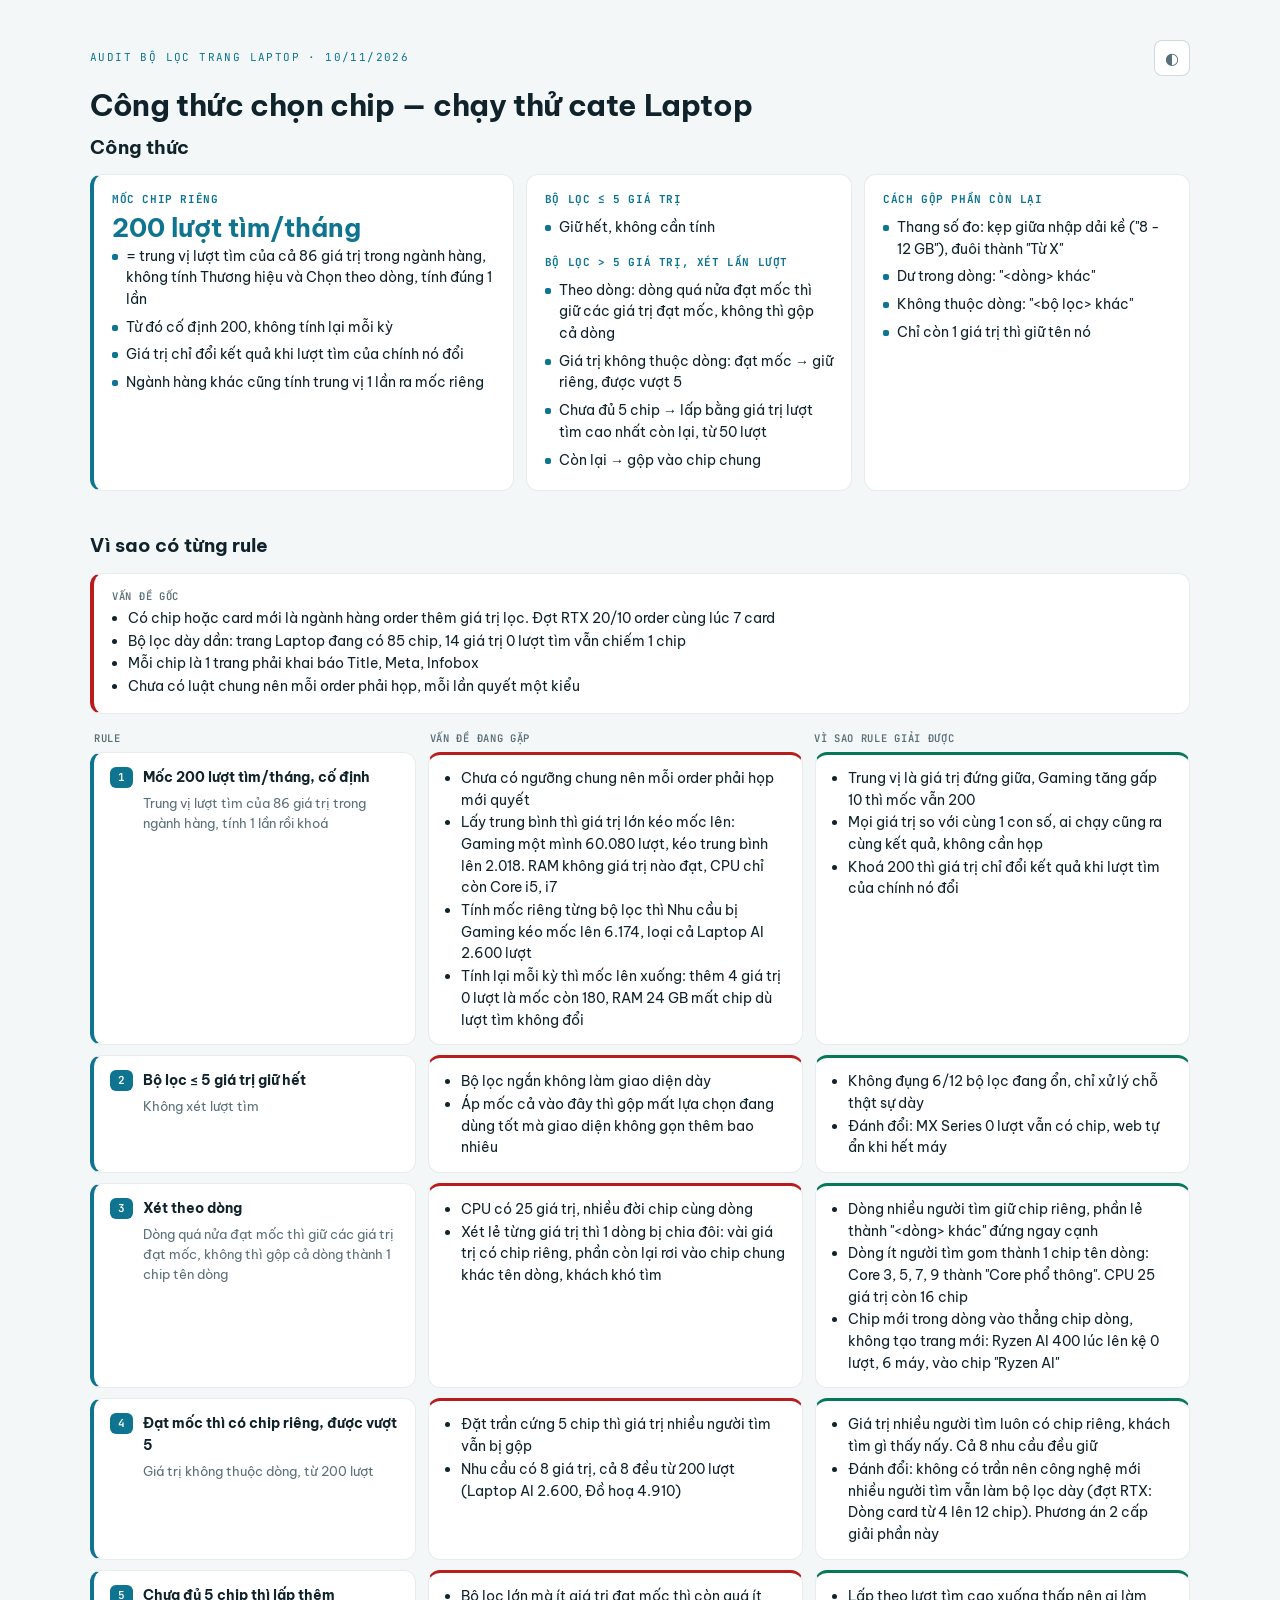
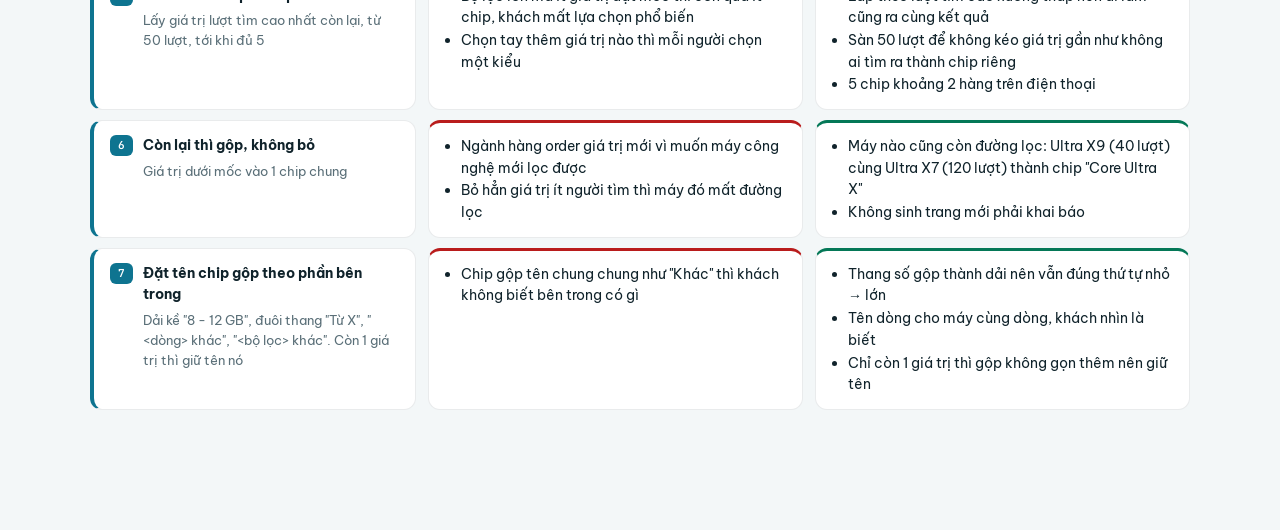
==== commit 144a39cf: "feat: demo bộ lọc trang Laptop, trang công thức gọn kèm lý do từng rule" ====
--- a/cong-thuc/index.html
+++ b/cong-thuc/index.html
@@ -144,6 +144,21 @@
 @media (max-width:860px){.ld-t thead{display:none} .ld-t tr{display:block;padding:10px 12px;border-bottom:1px solid var(--border)} .ld-t td{display:block;border:none;padding:2px 0;min-width:0!important}}
 @media (max-width:860px){.rule,.cards{grid-template-columns:1fr} body{padding:24px 16px 80px} h1{font-size:24px} .label p{display:none}}
 @media (prefers-reduced-motion:reduce){*{transition:none!important;animation:none!important}}
+
+/* mục vì sao có từng rule */
+.why-goc{background:var(--surface);border:1px solid var(--border);border-left:4px solid var(--red);border-radius:12px;padding:14px 18px;margin-bottom:16px}
+.why-head{display:grid;grid-template-columns:1fr 1.15fr 1.15fr;gap:12px;padding:0 4px 6px;font-family:var(--mono);font-size:10.5px;font-weight:600;letter-spacing:.7px;text-transform:uppercase;color:var(--dim)}
+.why-row{display:grid;grid-template-columns:1fr 1.15fr 1.15fr;gap:12px;margin-bottom:10px}
+.why-rule{display:flex;gap:10px;align-items:flex-start;background:var(--surface);border:1px solid var(--border);border-left:4px solid var(--accent);border-radius:12px;padding:14px 16px}
+.why-n{font-family:var(--mono);font-size:11px;font-weight:600;color:var(--on-accent);background:var(--accent);border-radius:6px;padding:2px 8px;flex:none}
+.why-sub{color:var(--dim);font-size:13px;margin-top:4px}
+.why-c{background:var(--surface);border:1px solid var(--border);border-radius:12px;padding:12px 16px}
+.why-c--van{border-top:3px solid var(--red)}
+.why-c--giai{border-top:3px solid var(--ok)}
+.why-h{display:none;font-family:var(--mono);font-size:10.5px;font-weight:600;letter-spacing:.7px;text-transform:uppercase;color:var(--dim);margin-bottom:4px}
+.why-goc .why-h{display:block}
+.why-c ul.bl,.why-goc ul.bl{margin:0}
+@media (max-width:860px){.why-head{display:none}.why-row{grid-template-columns:1fr}.why-c .why-h{display:block}}
 </style>
 </head>
 <body>
@@ -159,6 +174,13 @@
 <div class="step"><b>CÁCH GỘP PHẦN CÒN LẠI</b><ul><li>Thang số đo: kẹp giữa nhập dải kề ("8 - 12 GB"), đuôi thành "Từ X"</li><li>Dư trong dòng: "&lt;dòng&gt; khác"</li><li>Không thuộc dòng: "&lt;bộ lọc&gt; khác"</li><li>Chỉ còn 1 giá trị thì giữ tên nó</li></ul></div>
 </div>
 </section>
+<section id="vi-sao">
+<div class="label"><h2>Vì sao có từng rule</h2></div>
+<div class="why-goc"><div class="why-h">Vấn đề gốc</div><ul class="bl"><li>Có chip hoặc card mới là ngành hàng order thêm giá trị lọc. Đợt RTX 20/10 order cùng lúc 7 card</li><li>Bộ lọc dày dần: trang Laptop đang có 85 chip, 14 giá trị 0 lượt tìm vẫn chiếm 1 chip</li><li>Mỗi chip là 1 trang phải khai báo Title, Meta, Infobox</li><li>Chưa có luật chung nên mỗi order phải họp, mỗi lần quyết một kiểu</li></ul></div>
+<div class="why-head"><span>Rule</span><span>Vấn đề đang gặp</span><span>Vì sao rule giải được</span></div>
+<div class="why-row"><div class="why-rule"><span class="why-n">1</span><div><b>Mốc 200 lượt tìm/tháng, cố định</b><div class="why-sub">Trung vị lượt tìm của 86 giá trị trong ngành hàng, tính 1 lần rồi khoá</div></div></div><div class="why-c why-c--van"><div class="why-h">Vấn đề đang gặp</div><ul class="bl"><li>Chưa có ngưỡng chung nên mỗi order phải họp mới quyết</li><li>Lấy trung bình thì giá trị lớn kéo mốc lên: Gaming một mình 60.080 lượt, kéo trung bình lên 2.018. RAM không giá trị nào đạt, CPU chỉ còn Core i5, i7</li><li>Tính mốc riêng từng bộ lọc thì Nhu cầu bị Gaming kéo mốc lên 6.174, loại cả Laptop AI 2.600 lượt</li><li>Tính lại mỗi kỳ thì mốc lên xuống: thêm 4 giá trị 0 lượt là mốc còn 180, RAM 24 GB mất chip dù lượt tìm không đổi</li></ul></div><div class="why-c why-c--giai"><div class="why-h">Vì sao rule giải được</div><ul class="bl"><li>Trung vị là giá trị đứng giữa, Gaming tăng gấp 10 thì mốc vẫn 200</li><li>Mọi giá trị so với cùng 1 con số, ai chạy cũng ra cùng kết quả, không cần họp</li><li>Khoá 200 thì giá trị chỉ đổi kết quả khi lượt tìm của chính nó đổi</li></ul></div></div><div class="why-row"><div class="why-rule"><span class="why-n">2</span><div><b>Bộ lọc ≤ 5 giá trị giữ hết</b><div class="why-sub">Không xét lượt tìm</div></div></div><div class="why-c why-c--van"><div class="why-h">Vấn đề đang gặp</div><ul class="bl"><li>Bộ lọc ngắn không làm giao diện dày</li><li>Áp mốc cả vào đây thì gộp mất lựa chọn đang dùng tốt mà giao diện không gọn thêm bao nhiêu</li></ul></div><div class="why-c why-c--giai"><div class="why-h">Vì sao rule giải được</div><ul class="bl"><li>Không đụng 6/12 bộ lọc đang ổn, chỉ xử lý chỗ thật sự dày</li><li>Đánh đổi: MX Series 0 lượt vẫn có chip, web tự ẩn khi hết máy</li></ul></div></div><div class="why-row"><div class="why-rule"><span class="why-n">3</span><div><b>Xét theo dòng</b><div class="why-sub">Dòng quá nửa đạt mốc thì giữ các giá trị đạt mốc, không thì gộp cả dòng thành 1 chip tên dòng</div></div></div><div class="why-c why-c--van"><div class="why-h">Vấn đề đang gặp</div><ul class="bl"><li>CPU có 25 giá trị, nhiều đời chip cùng dòng</li><li>Xét lẻ từng giá trị thì 1 dòng bị chia đôi: vài giá trị có chip riêng, phần còn lại rơi vào chip chung khác tên dòng, khách khó tìm</li></ul></div><div class="why-c why-c--giai"><div class="why-h">Vì sao rule giải được</div><ul class="bl"><li>Dòng nhiều người tìm giữ chip riêng, phần lẻ thành &quot;&lt;dòng&gt; khác&quot; đứng ngay cạnh</li><li>Dòng ít người tìm gom thành 1 chip tên dòng: Core 3, 5, 7, 9 thành &quot;Core phổ thông&quot;. CPU 25 giá trị còn 16 chip</li><li>Chip mới trong dòng vào thẳng chip dòng, không tạo trang mới: Ryzen AI 400 lúc lên kệ 0 lượt, 6 máy, vào chip &quot;Ryzen AI&quot;</li></ul></div></div><div class="why-row"><div class="why-rule"><span class="why-n">4</span><div><b>Đạt mốc thì có chip riêng, được vượt 5</b><div class="why-sub">Giá trị không thuộc dòng, từ 200 lượt</div></div></div><div class="why-c why-c--van"><div class="why-h">Vấn đề đang gặp</div><ul class="bl"><li>Đặt trần cứng 5 chip thì giá trị nhiều người tìm vẫn bị gộp</li><li>Nhu cầu có 8 giá trị, cả 8 đều từ 200 lượt (Laptop AI 2.600, Đồ hoạ 4.910)</li></ul></div><div class="why-c why-c--giai"><div class="why-h">Vì sao rule giải được</div><ul class="bl"><li>Giá trị nhiều người tìm luôn có chip riêng, khách tìm gì thấy nấy. Cả 8 nhu cầu đều giữ</li><li>Đánh đổi: không có trần nên công nghệ mới nhiều người tìm vẫn làm bộ lọc dày (đợt RTX: Dòng card từ 4 lên 12 chip). Phương án 2 cấp giải phần này</li></ul></div></div><div class="why-row"><div class="why-rule"><span class="why-n">5</span><div><b>Chưa đủ 5 chip thì lấp thêm</b><div class="why-sub">Lấy giá trị lượt tìm cao nhất còn lại, từ 50 lượt, tới khi đủ 5</div></div></div><div class="why-c why-c--van"><div class="why-h">Vấn đề đang gặp</div><ul class="bl"><li>Bộ lọc lớn mà ít giá trị đạt mốc thì còn quá ít chip, khách mất lựa chọn phổ biến</li><li>Chọn tay thêm giá trị nào thì mỗi người chọn một kiểu</li></ul></div><div class="why-c why-c--giai"><div class="why-h">Vì sao rule giải được</div><ul class="bl"><li>Lấp theo lượt tìm cao xuống thấp nên ai làm cũng ra cùng kết quả</li><li>Sàn 50 lượt để không kéo giá trị gần như không ai tìm ra thành chip riêng</li><li>5 chip khoảng 2 hàng trên điện thoại</li></ul></div></div><div class="why-row"><div class="why-rule"><span class="why-n">6</span><div><b>Còn lại thì gộp, không bỏ</b><div class="why-sub">Giá trị dưới mốc vào 1 chip chung</div></div></div><div class="why-c why-c--van"><div class="why-h">Vấn đề đang gặp</div><ul class="bl"><li>Ngành hàng order giá trị mới vì muốn máy công nghệ mới lọc được</li><li>Bỏ hẳn giá trị ít người tìm thì máy đó mất đường lọc</li></ul></div><div class="why-c why-c--giai"><div class="why-h">Vì sao rule giải được</div><ul class="bl"><li>Máy nào cũng còn đường lọc: Ultra X9 (40 lượt) cùng Ultra X7 (120 lượt) thành chip &quot;Core Ultra X&quot;</li><li>Không sinh trang mới phải khai báo</li></ul></div></div><div class="why-row"><div class="why-rule"><span class="why-n">7</span><div><b>Đặt tên chip gộp theo phần bên trong</b><div class="why-sub">Dải kề &quot;8 - 12 GB&quot;, đuôi thang &quot;Từ X&quot;, &quot;&lt;dòng&gt; khác&quot;, &quot;&lt;bộ lọc&gt; khác&quot;. Còn 1 giá trị thì giữ tên nó</div></div></div><div class="why-c why-c--van"><div class="why-h">Vấn đề đang gặp</div><ul class="bl"><li>Chip gộp tên chung chung như &quot;Khác&quot; thì khách không biết bên trong có gì</li></ul></div><div class="why-c why-c--giai"><div class="why-h">Vì sao rule giải được</div><ul class="bl"><li>Thang số gộp thành dải nên vẫn đúng thứ tự nhỏ → lớn</li><li>Tên dòng cho máy cùng dòng, khách nhìn là biết</li><li>Chỉ còn 1 giá trị thì gộp không gọn thêm nên giữ tên</li></ul></div></div>
+</section>
+
 </div>
 </div>
 <script>
